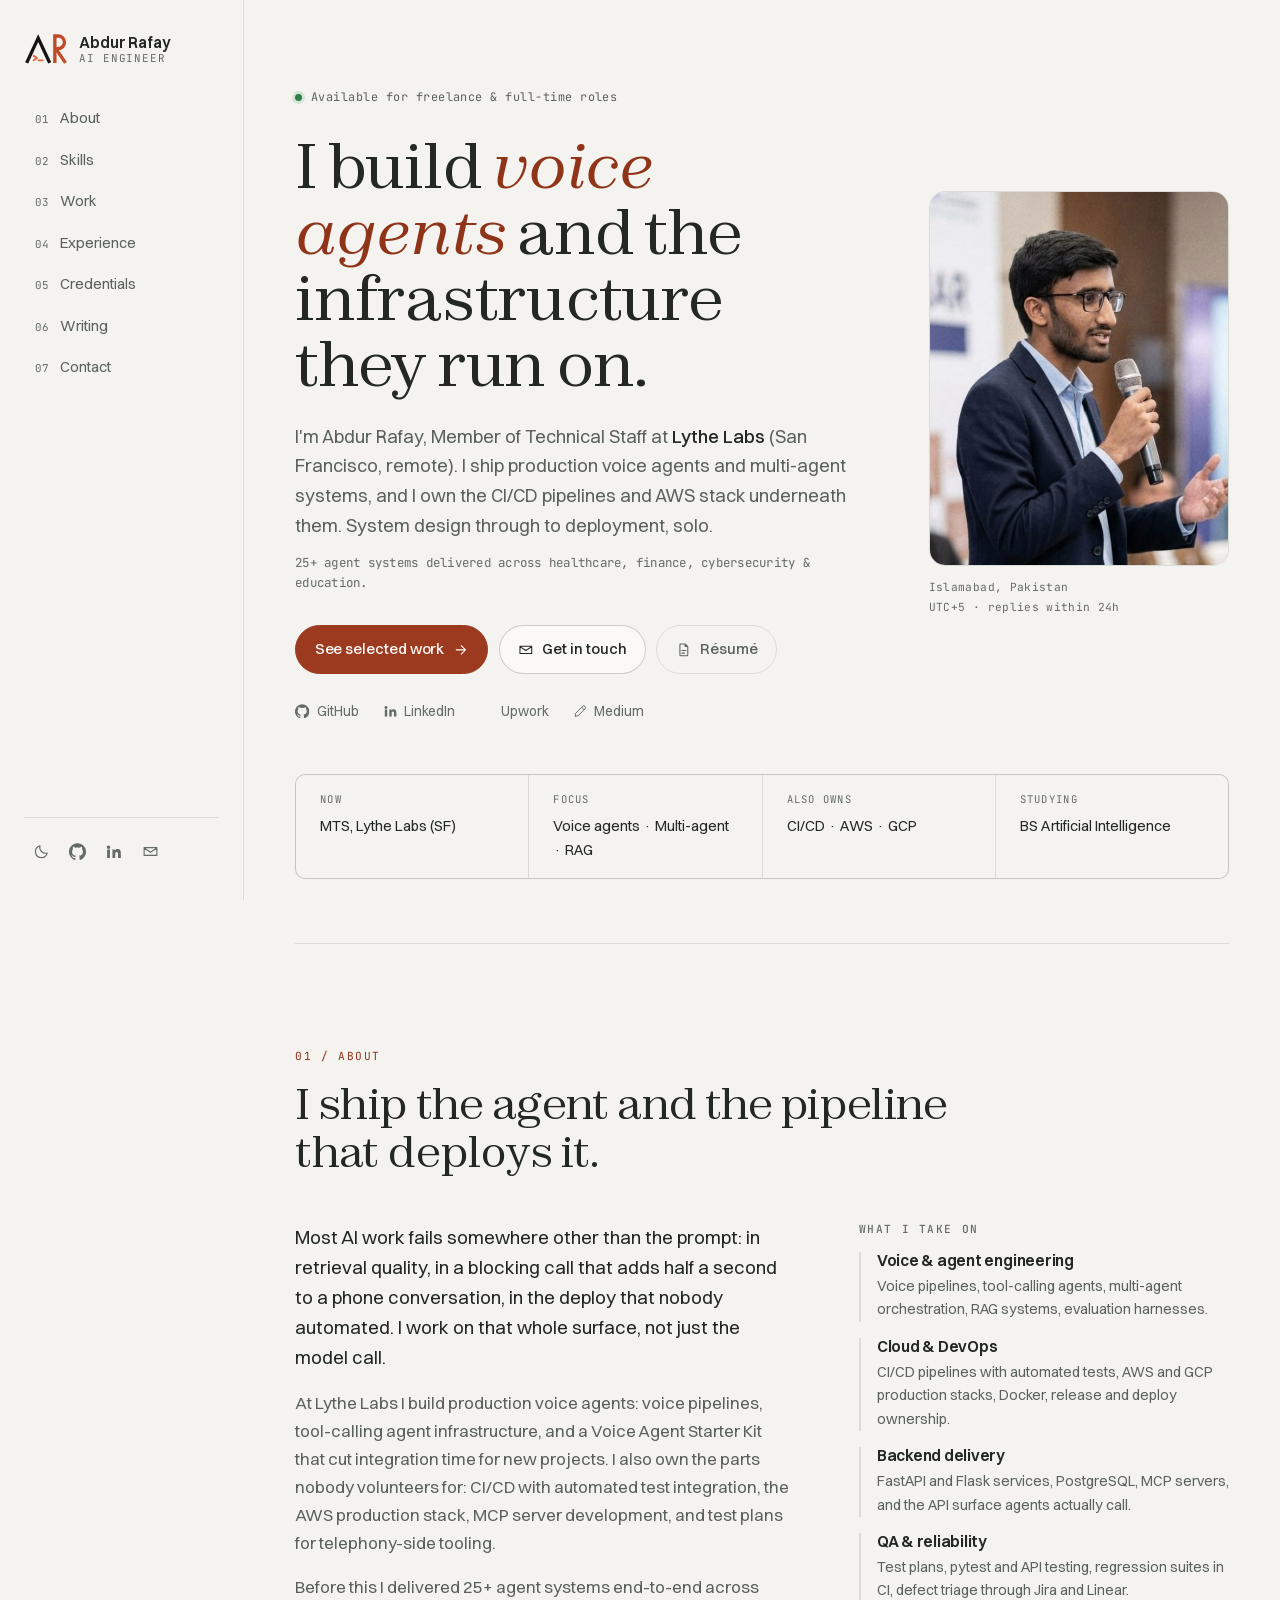
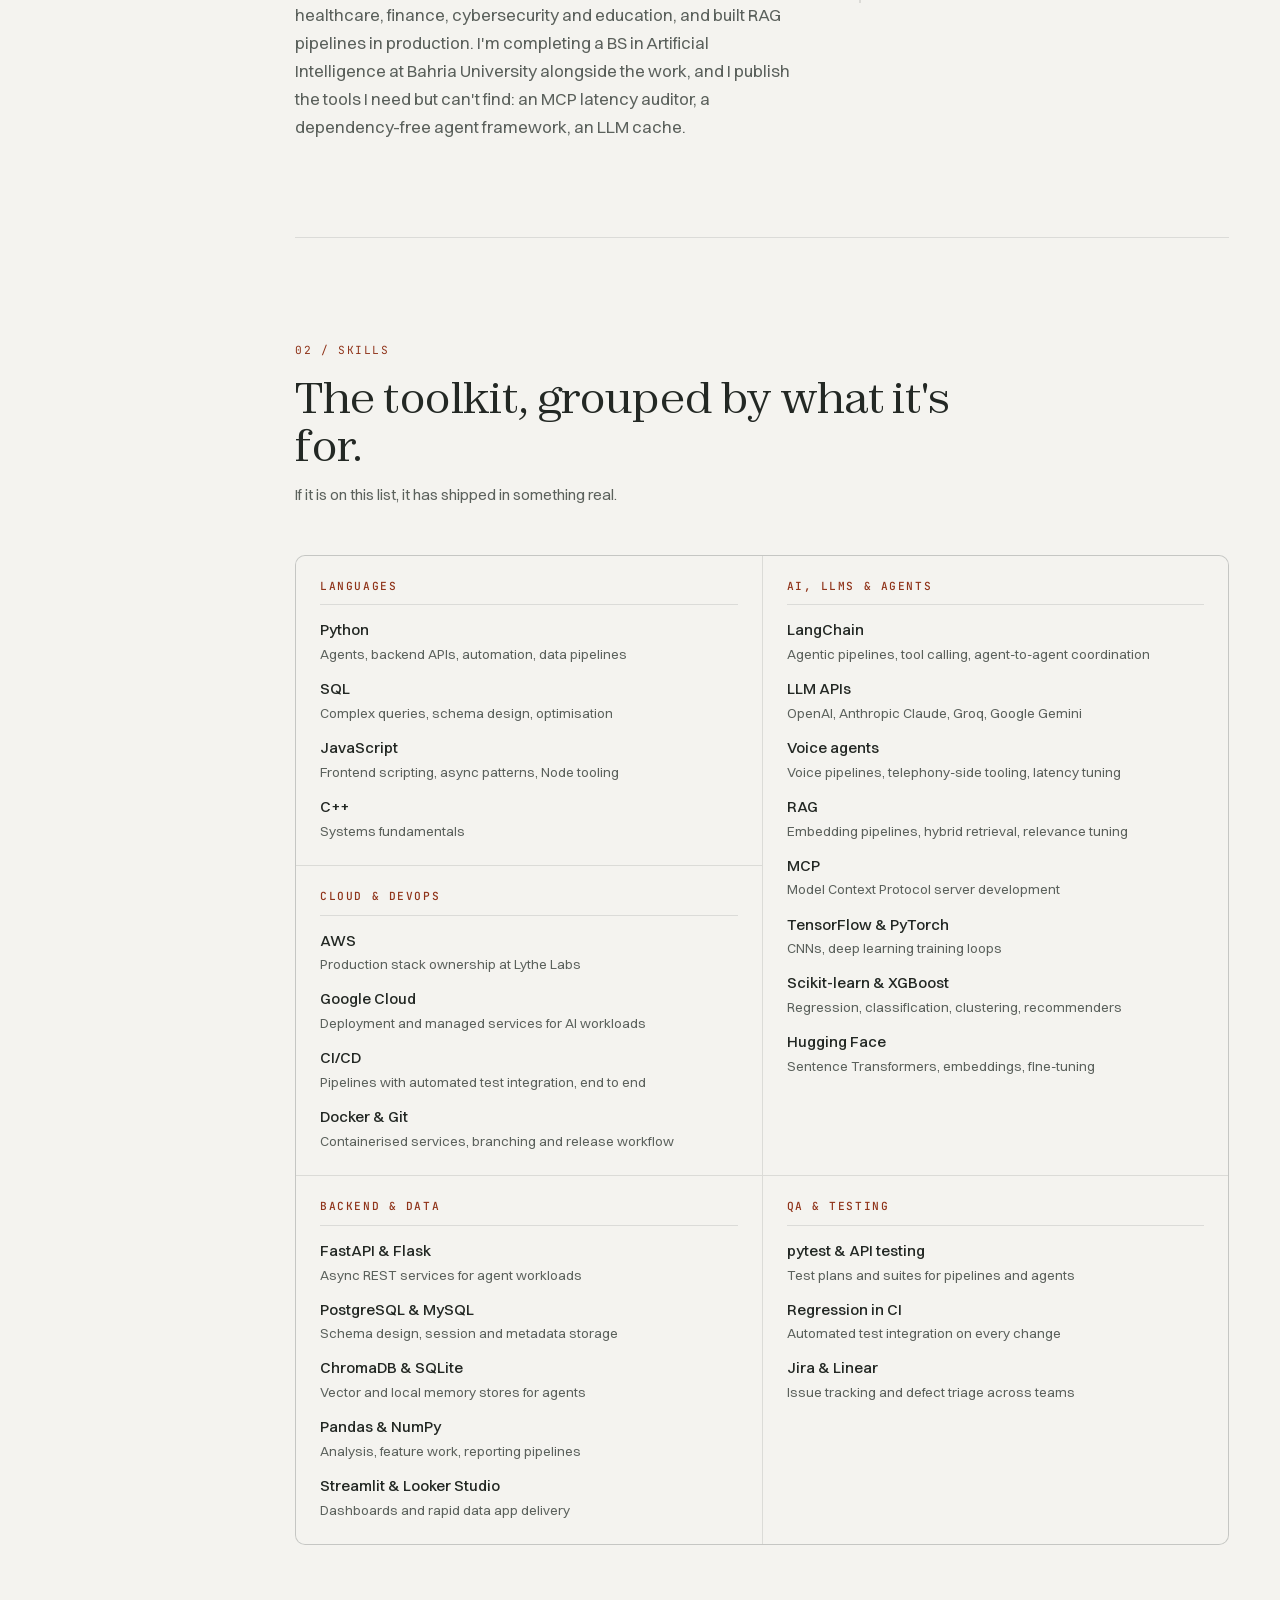
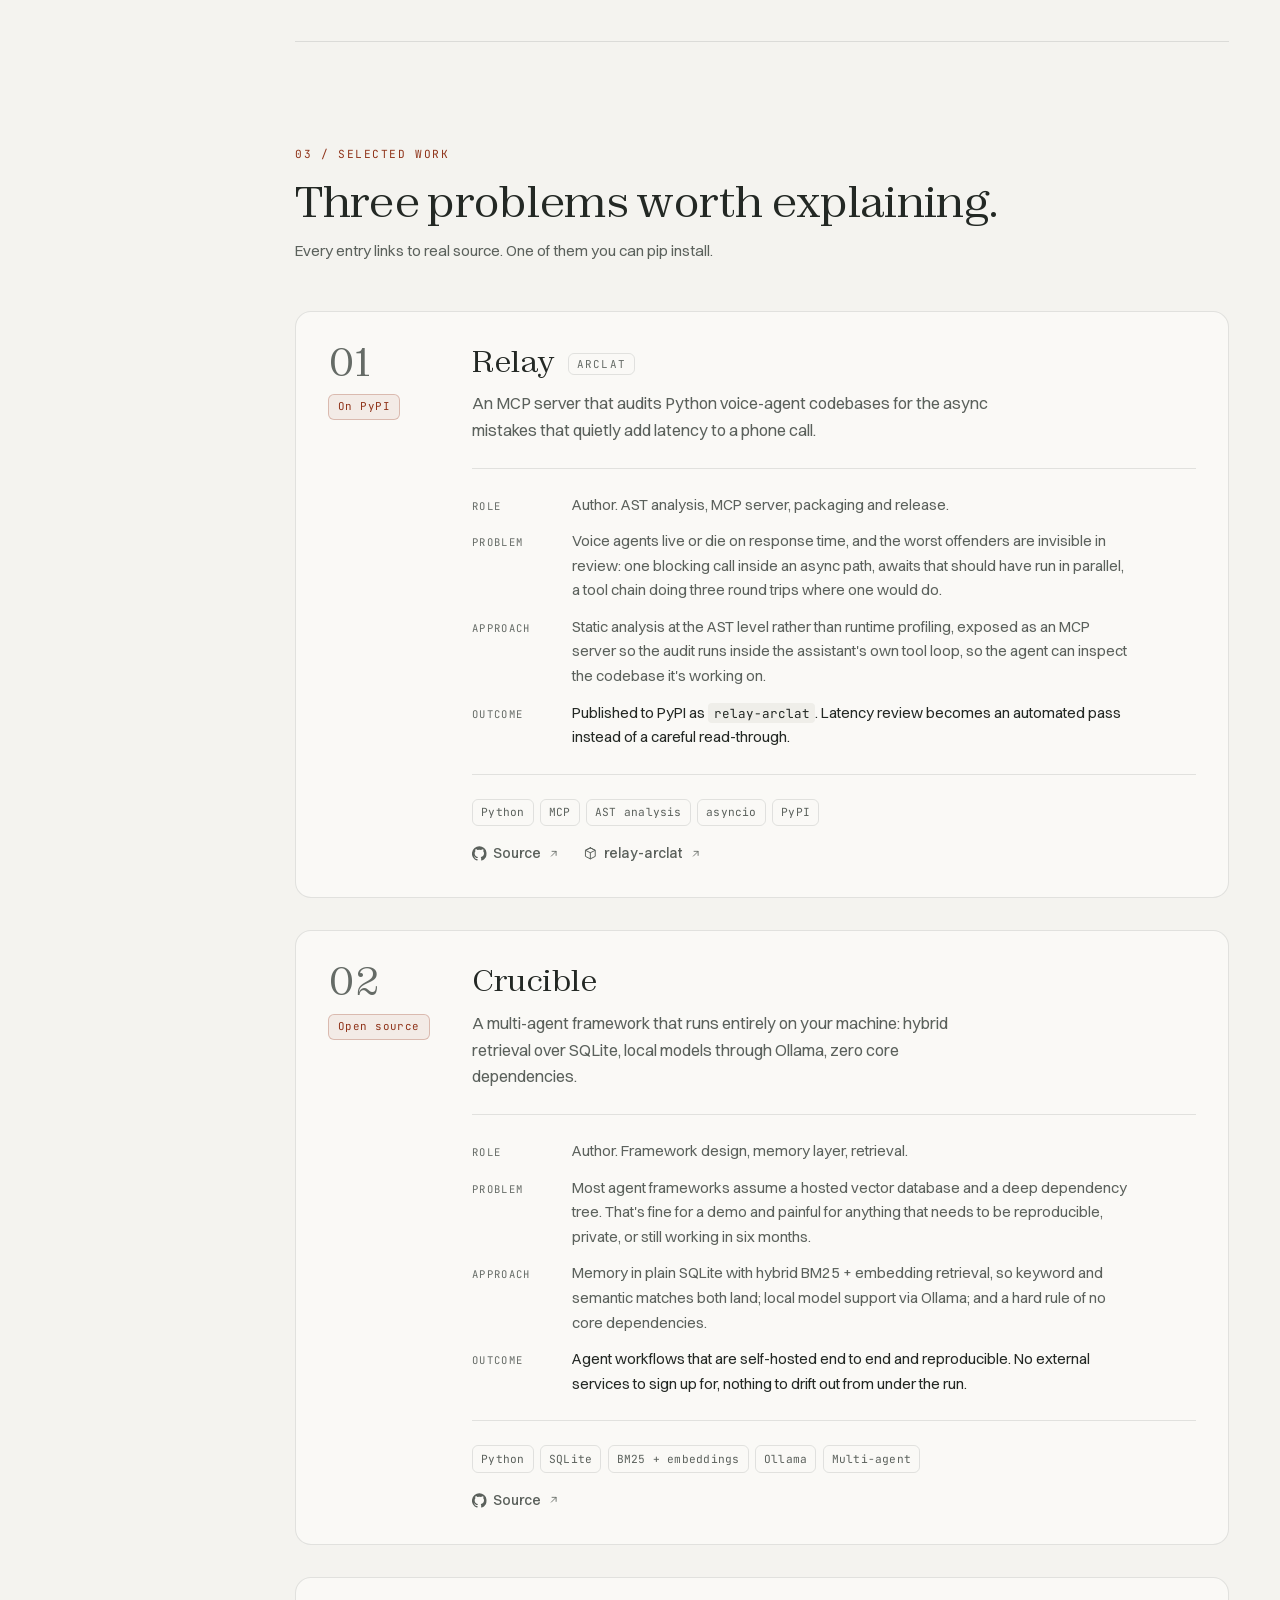
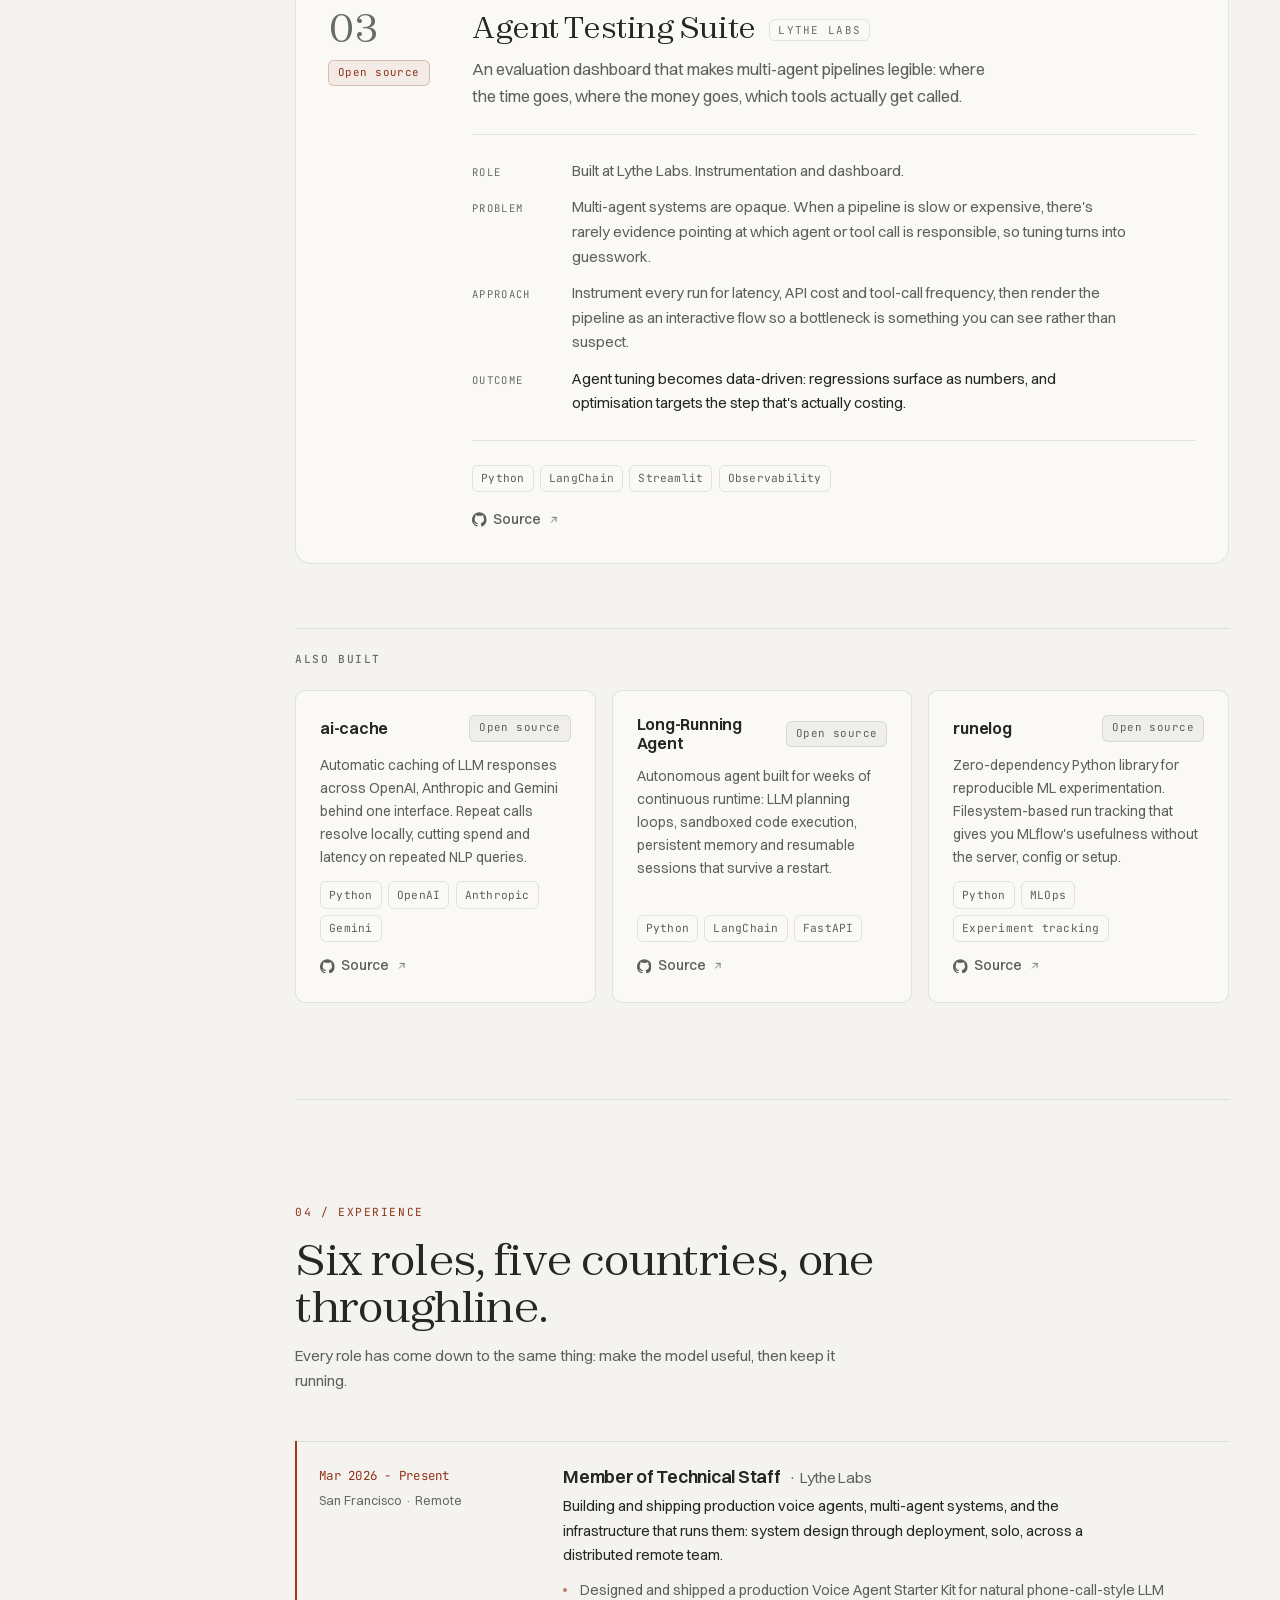
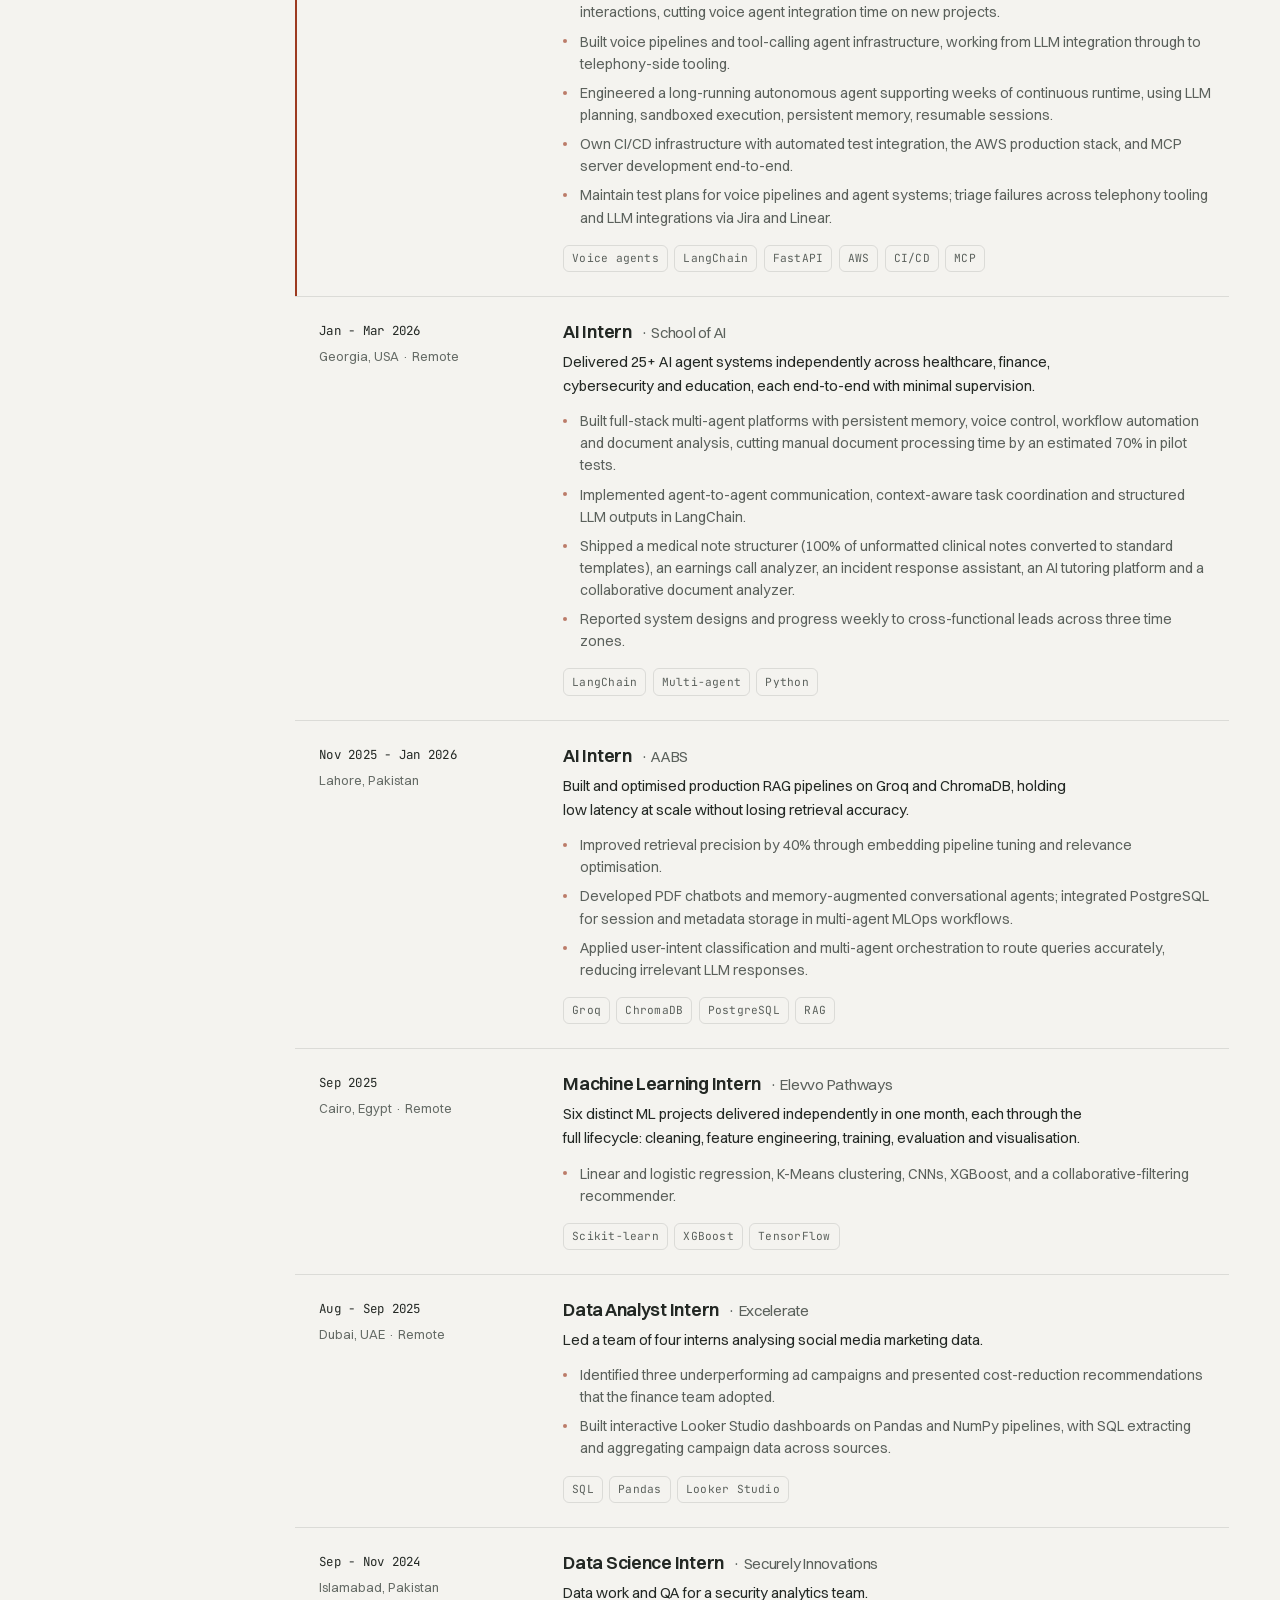
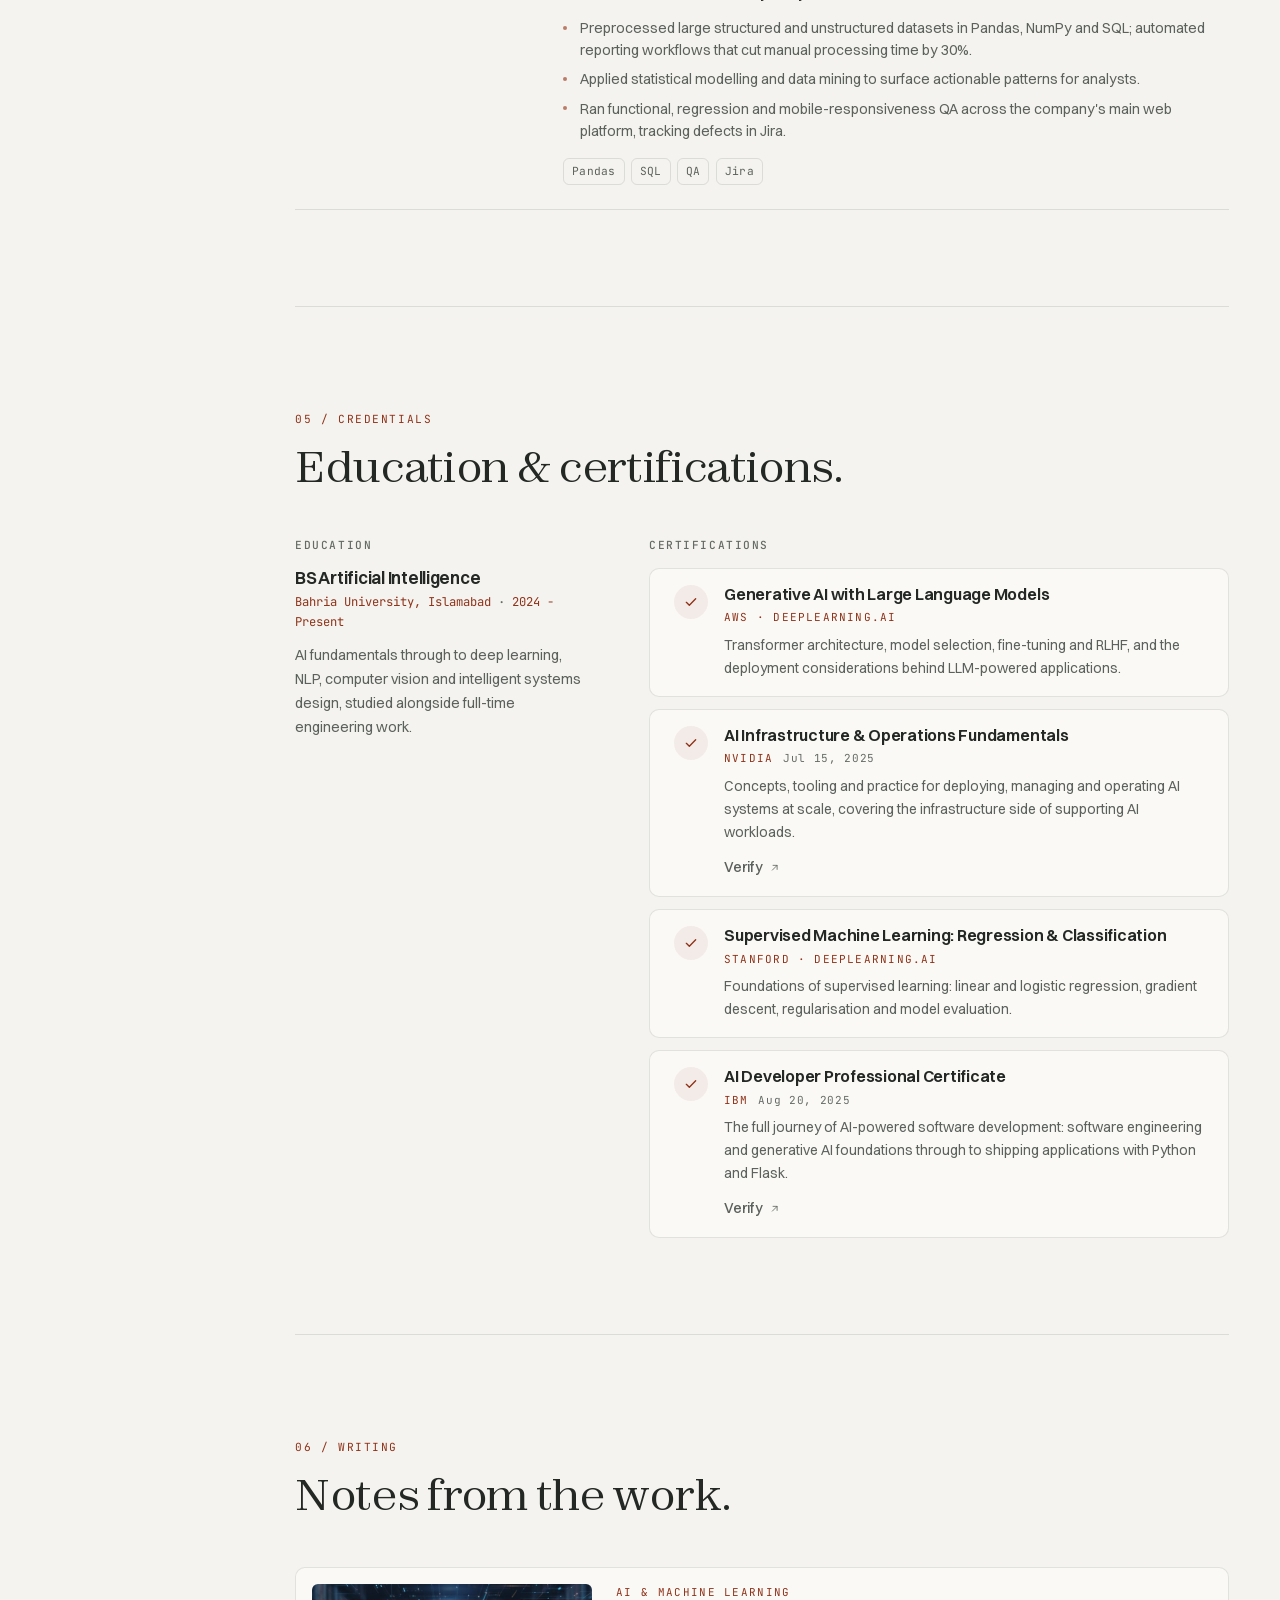
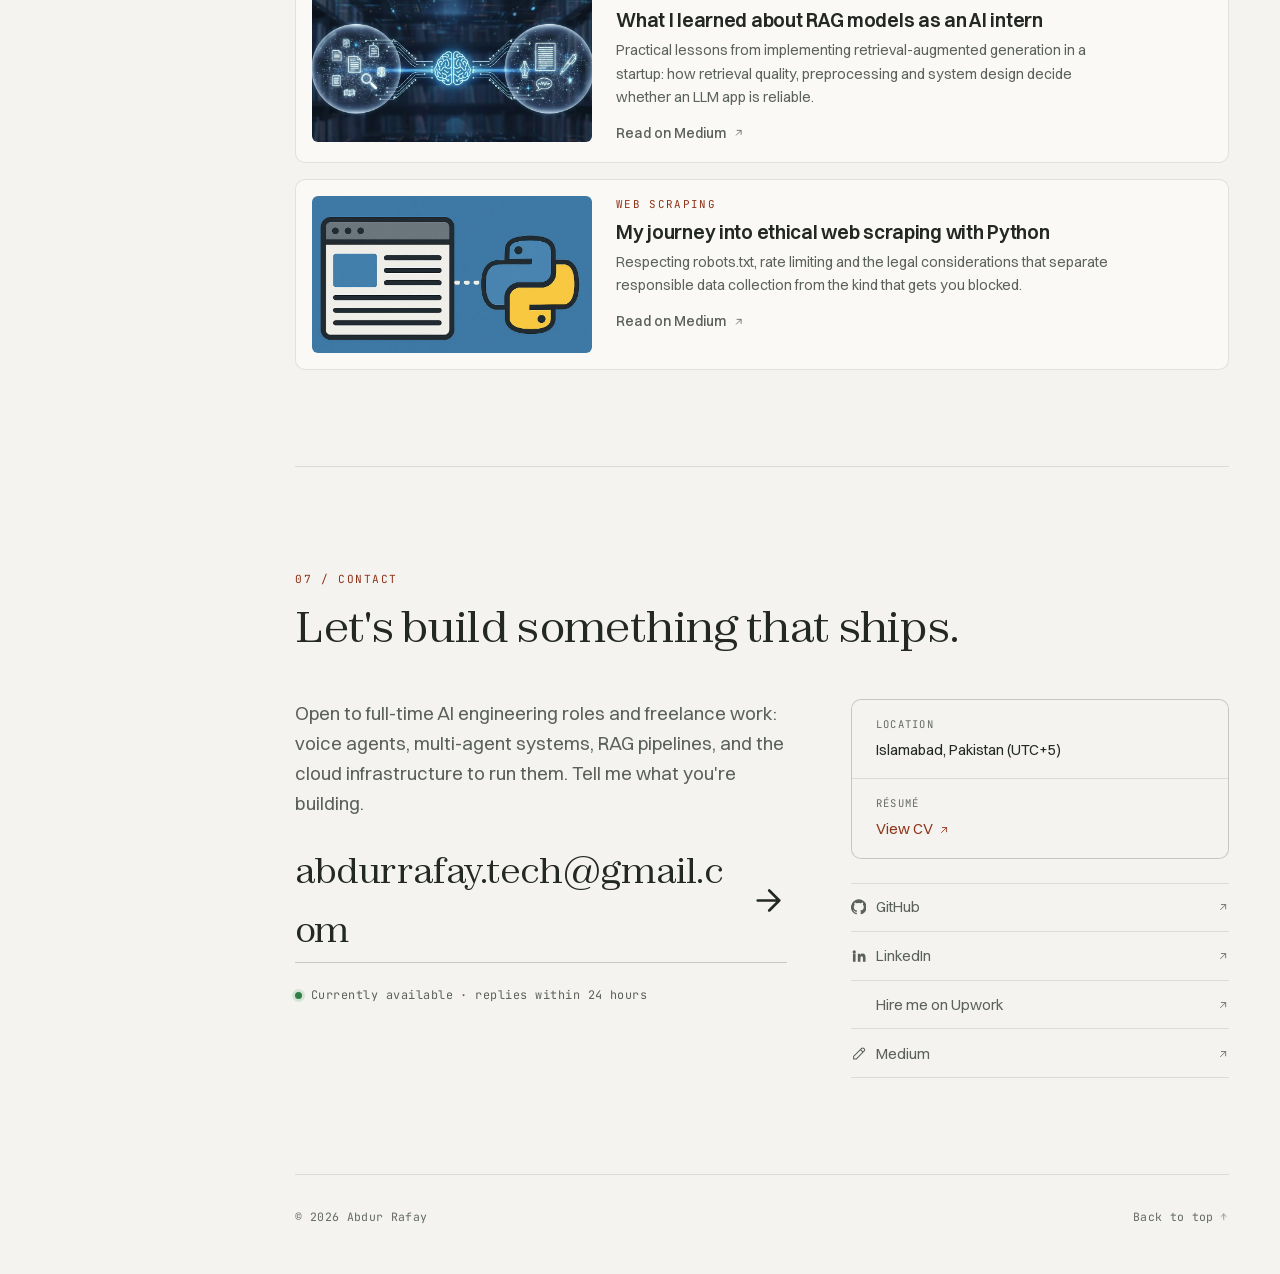
==== index.html @ bf51e032 "Replace the monogram with the AR mark The old logo was a filled-glyph monogram on a plate. This swap" ====
<!DOCTYPE html>
<html lang="en" data-theme="dark">
<head>
<meta charset="UTF-8">
<meta name="viewport" content="width=device-width, initial-scale=1">

<title>Abdur Rafay | AI Engineer: voice agents, multi-agent systems, infrastructure</title>
<meta name="description" content="Abdur Rafay is a Member of Technical Staff at Lythe Labs (SF). He builds production voice agents and multi-agent systems, and owns the CI/CD and AWS infrastructure that runs them.">
<meta name="author" content="Abdur Rafay">
<meta name="robots" content="index, follow">
<meta name="color-scheme" content="dark light">
<meta name="theme-color" content="#08090a" media="(prefers-color-scheme: dark)">
<meta name="theme-color" content="#f4f3ef" media="(prefers-color-scheme: light)">
<link rel="canonical" href="https://abdur-rafay-ar.github.io/">

<meta property="og:type" content="website">
<meta property="og:site_name" content="Abdur Rafay">
<meta property="og:locale" content="en_US">
<meta property="og:url" content="https://abdur-rafay-ar.github.io/">
<meta property="og:title" content="Abdur Rafay | AI Engineer">
<meta property="og:description" content="Member of Technical Staff at Lythe Labs. Production voice agents, multi-agent systems, and the CI/CD and AWS infrastructure behind them.">
<meta property="og:image" content="https://abdur-rafay-ar.github.io/assets/og-card.png">
<meta property="og:image:width" content="1200">
<meta property="og:image:height" content="630">
<meta property="og:image:alt" content="Abdur Rafay, AI Engineer: I build voice agents and the infrastructure they run on">
<meta name="twitter:card" content="summary_large_image">
<meta name="twitter:title" content="Abdur Rafay | AI Engineer">
<meta name="twitter:description" content="Member of Technical Staff at Lythe Labs. Production voice agents, multi-agent systems, and the infrastructure behind them.">
<meta name="twitter:image" content="https://abdur-rafay-ar.github.io/assets/og-card.png">
<meta name="twitter:image:alt" content="Abdur Rafay, AI Engineer">

<link rel="icon" href="assets/favicon.svg" type="image/svg+xml">
<link rel="icon" href="assets/favicon-32.png" sizes="32x32" type="image/png">
<link rel="apple-touch-icon" href="assets/apple-touch-icon.png">
<link rel="manifest" href="site.webmanifest">

<link rel="preload" as="font" type="font/woff2" href="assets/fonts/switzer.woff2" crossorigin>
<link rel="preload" as="font" type="font/woff2" href="assets/fonts/zodiak.woff2" crossorigin>
<link rel="preload" as="font" type="font/woff2" href="assets/fonts/jetbrainsmono-400.woff2" crossorigin>
<link rel="stylesheet" href="style.css">

<script>
  /* Runs before first paint: sets the theme so the palette never flashes,
     and holds the intro animation until the webfonts are ready so the
     headline doesn't swap typeface mid-fade. Every path clears the hold,
     including a hard 1.2s cap, so content can never stay hidden. */
  (function () {
    var el = document.documentElement;
    try {
      var t = localStorage.getItem('theme');
      if (!t) t = matchMedia('(prefers-color-scheme: light)').matches ? 'light' : 'dark';
      el.setAttribute('data-theme', t);
    } catch (e) {}

    if (matchMedia('(prefers-reduced-motion: reduce)').matches) return;

    el.classList.add('is-loading');
    var done = function () { el.classList.remove('is-loading'); };
    setTimeout(done, 1200);
    addEventListener('load', done);
    if (document.fonts && document.fonts.ready) document.fonts.ready.then(done);
    else addEventListener('DOMContentLoaded', done);
  })();
</script>

<script type="application/ld+json">
{
  "@context": "https://schema.org",
  "@graph": [
    {
      "@type": "WebSite",
      "@id": "https://abdur-rafay-ar.github.io/#website",
      "url": "https://abdur-rafay-ar.github.io/",
      "name": "Abdur Rafay",
      "inLanguage": "en",
      "publisher": { "@id": "https://abdur-rafay-ar.github.io/#person" }
    },
    {
      "@type": "ProfilePage",
      "@id": "https://abdur-rafay-ar.github.io/#page",
      "url": "https://abdur-rafay-ar.github.io/",
      "name": "Abdur Rafay, AI Engineer",
      "isPartOf": { "@id": "https://abdur-rafay-ar.github.io/#website" },
      "about": { "@id": "https://abdur-rafay-ar.github.io/#person" },
      "primaryImageOfPage": "https://abdur-rafay-ar.github.io/assets/og-card.png"
    },
    {
      "@type": "Person",
      "@id": "https://abdur-rafay-ar.github.io/#person",
      "name": "Abdur Rafay",
      "url": "https://abdur-rafay-ar.github.io/",
      "jobTitle": "Member of Technical Staff",
      "description": "AI Engineer building production voice agents, multi-agent systems, and the cloud infrastructure that runs them",
      "image": "https://abdur-rafay-ar.github.io/assets/pfp.jpg",
      "email": "abdurrafay.tech@gmail.com",
      "knowsLanguage": ["en", "ur"],
      "alumniOf": { "@type": "EducationalOrganization", "name": "Bahria University" },
      "worksFor": { "@type": "Organization", "name": "Lythe Labs" },
      "address": { "@type": "PostalAddress", "addressLocality": "Islamabad", "addressCountry": "PK" },
      "knowsAbout": ["Artificial Intelligence","Voice Agents","Multi-Agent Systems","LLMs","RAG Pipelines","LangChain","Model Context Protocol","Python","FastAPI","AWS","Google Cloud","CI/CD","Docker","TensorFlow","PyTorch"],
      "sameAs": [
        "https://www.linkedin.com/in/abdur-rafay-ar/",
        "https://github.com/Abdur-Rafay-AR",
        "https://www.upwork.com/freelancers/~01e0e53ea3fc415198",
        "https://medium.com/@abdurrafay432007"
      ]
    }
  ]
}
</script>
</head>

<body>
<a class="skip-link" href="#main">Skip to content</a>

<!-- Icon sprite: keeps the page dependency-free (no icon-font CDN). -->
<svg class="sprite" aria-hidden="true" focusable="false" xmlns="http://www.w3.org/2000/svg">
  <symbol id="i-github" viewBox="0 0 24 24"><path fill="currentColor" d="M12 .5a12 12 0 0 0-3.8 23.4c.6.1.8-.26.8-.57v-2.2c-3.34.73-4.04-1.42-4.04-1.42-.55-1.39-1.34-1.76-1.34-1.76-1.1-.75.08-.73.08-.73 1.2.09 1.84 1.24 1.84 1.24 1.07 1.84 2.81 1.31 3.5 1 .1-.78.42-1.31.76-1.61-2.67-.3-5.47-1.34-5.47-5.96 0-1.32.47-2.39 1.24-3.23-.13-.3-.54-1.53.11-3.18 0 0 1.01-.32 3.3 1.23a11.5 11.5 0 0 1 6 0c2.29-1.55 3.3-1.23 3.3-1.23.65 1.65.24 2.88.12 3.18.77.84 1.23 1.91 1.23 3.23 0 4.63-2.8 5.65-5.48 5.95.43.37.81 1.1.81 2.22v3.29c0 .31.21.68.82.56A12 12 0 0 0 12 .5Z"/></symbol>
  <symbol id="i-linkedin" viewBox="0 0 24 24"><path fill="currentColor" d="M4.98 3.5a2.5 2.5 0 1 1 0 5 2.5 2.5 0 0 1 0-5ZM3 9h4v12H3V9Zm7 0h3.8v1.65h.05a4.17 4.17 0 0 1 3.75-2.06c4 0 4.75 2.63 4.75 6.06V21h-4v-5.36c0-1.28-.03-2.93-1.79-2.93-1.79 0-2.06 1.4-2.06 2.84V21h-4V9Z"/></symbol>
  <symbol id="i-mail" viewBox="0 0 24 24"><path fill="none" stroke="currentColor" stroke-width="1.6" stroke-linecap="round" stroke-linejoin="round" d="M3 6.5h18v11H3zM3 7l9 6 9-6"/></symbol>
  <symbol id="i-arrow" viewBox="0 0 24 24"><path fill="none" stroke="currentColor" stroke-width="1.7" stroke-linecap="round" stroke-linejoin="round" d="M5 12h13M12.5 5.5 19 12l-6.5 6.5"/></symbol>
  <symbol id="i-diagonal" viewBox="0 0 24 24"><path fill="none" stroke="currentColor" stroke-width="1.7" stroke-linecap="round" stroke-linejoin="round" d="M7 17 17 7M8.5 7H17v8.5"/></symbol>
  <symbol id="i-doc" viewBox="0 0 24 24"><path fill="none" stroke="currentColor" stroke-width="1.6" stroke-linecap="round" stroke-linejoin="round" d="M14 3H7a1 1 0 0 0-1 1v16a1 1 0 0 0 1 1h10a1 1 0 0 0 1-1V7l-4-4Zm0 0v4h4M9 13h6M9 17h4"/></symbol>
  <symbol id="i-check" viewBox="0 0 24 24"><path fill="none" stroke="currentColor" stroke-width="2" stroke-linecap="round" stroke-linejoin="round" d="m5 12.5 4.5 4.5L19 7"/></symbol>
  <symbol id="i-sun" viewBox="0 0 24 24"><circle cx="12" cy="12" r="4.2" fill="none" stroke="currentColor" stroke-width="1.6"/><path fill="none" stroke="currentColor" stroke-width="1.6" stroke-linecap="round" d="M12 2.6v2.2M12 19.2v2.2M2.6 12h2.2M19.2 12h2.2M5.3 5.3l1.6 1.6M17.1 17.1l1.6 1.6M18.7 5.3l-1.6 1.6M6.9 17.1l-1.6 1.6"/></symbol>
  <symbol id="i-moon" viewBox="0 0 24 24"><path fill="none" stroke="currentColor" stroke-width="1.6" stroke-linecap="round" stroke-linejoin="round" d="M20 14.2A8.4 8.4 0 0 1 9.8 4 8.4 8.4 0 1 0 20 14.2Z"/></symbol>
  <symbol id="i-pen" viewBox="0 0 24 24"><path fill="none" stroke="currentColor" stroke-width="1.6" stroke-linecap="round" stroke-linejoin="round" d="M4 20h4L20 8a2.8 2.8 0 0 0-4-4L4 16v4ZM14.5 5.5l4 4"/></symbol>
  <symbol id="i-package" viewBox="0 0 24 24"><path fill="none" stroke="currentColor" stroke-width="1.6" stroke-linecap="round" stroke-linejoin="round" d="M12 3 4 7v10l8 4 8-4V7l-8-4Zm0 0 8 4-8 4-8-4 8-4Zm0 8v10"/></symbol>
</svg>

<!-- ═══ Rail: vertical index on desktop, sticky bar on small screens ═══ -->
<header class="rail" id="rail">
  <a class="rail__brand" href="#top">
    <!-- Two files, not one: the mark is stroked in fixed colours, so the theme
         swap is a display toggle rather than a filter. Both are ~1KB. -->
    <img class="rail__mark rail__mark--dark" src="assets/ar-mark-dark.svg" alt="" width="44" height="34" fetchpriority="high" decoding="async">
    <img class="rail__mark rail__mark--light" src="assets/ar-mark-light.svg" alt="" width="44" height="34" decoding="async">
    <span class="rail__brand-text">
      <strong>Abdur Rafay</strong>
      <span>AI Engineer</span>
    </span>
  </a>

  <nav class="rail__nav" aria-label="Sections">
    <ul>
      <li><a href="#about"><span class="rail__num">01</span>About</a></li>
      <li><a href="#skills"><span class="rail__num">02</span>Skills</a></li>
      <li><a href="#work"><span class="rail__num">03</span>Work</a></li>
      <li><a href="#experience"><span class="rail__num">04</span>Experience</a></li>
      <li><a href="#credentials"><span class="rail__num">05</span>Credentials</a></li>
      <li><a href="#writing"><span class="rail__num">06</span>Writing</a></li>
      <li><a href="#contact"><span class="rail__num">07</span>Contact</a></li>
    </ul>
  </nav>

  <div class="rail__foot">
    <button class="icon-btn" id="theme-toggle" type="button" aria-label="Switch to light theme">
      <svg class="ico ico--sun" aria-hidden="true"><use href="#i-sun"/></svg>
      <svg class="ico ico--moon" aria-hidden="true"><use href="#i-moon"/></svg>
    </button>
    <a class="icon-btn" href="https://github.com/Abdur-Rafay-AR" target="_blank" rel="noopener" aria-label="GitHub"><svg class="ico" aria-hidden="true"><use href="#i-github"/></svg></a>
    <a class="icon-btn" href="https://www.linkedin.com/in/abdur-rafay-ar/" target="_blank" rel="noopener" aria-label="LinkedIn"><svg class="ico" aria-hidden="true"><use href="#i-linkedin"/></svg></a>
    <a class="icon-btn" href="mailto:abdurrafay.tech@gmail.com" aria-label="Email"><svg class="ico" aria-hidden="true"><use href="#i-mail"/></svg></a>
  </div>
</header>

<div class="scroll-progress" aria-hidden="true"><span id="progress-bar"></span></div>

<main id="main">
  <!-- ═══ Hero ═══ -->
  <section class="hero" id="top">
    <div class="hero__grid">
      <div class="hero__body">
        <p class="status"><span class="status__dot"></span>Available for freelance &amp; full-time roles</p>

        <h1 class="hero__title">
          I build <em>voice agents</em> and the infrastructure they run on.
        </h1>

        <p class="hero__lede">
          I'm Abdur Rafay, Member of Technical Staff at <strong>Lythe Labs</strong> (San Francisco, remote).
          I ship production voice agents and multi-agent systems, and I own the CI/CD
          pipelines and AWS stack underneath them. System design through to deployment, solo.
          <span class="hero__lede-sub">25+ agent systems delivered across healthcare, finance, cybersecurity &amp; education.</span>
        </p>

        <div class="hero__actions">
          <a class="btn btn--primary" href="#work">
            See selected work
            <svg class="ico" aria-hidden="true"><use href="#i-arrow"/></svg>
          </a>
          <a class="btn" href="mailto:abdurrafay.tech@gmail.com">
            <svg class="ico" aria-hidden="true"><use href="#i-mail"/></svg>
            Get in touch
          </a>
          <a class="btn btn--quiet" href="resume/" target="_blank" rel="noopener">
            <svg class="ico" aria-hidden="true"><use href="#i-doc"/></svg>
            Résumé
          </a>
        </div>

        <ul class="hero__social" aria-label="Profiles">
          <li><a href="https://github.com/Abdur-Rafay-AR" target="_blank" rel="noopener"><svg class="ico" aria-hidden="true"><use href="#i-github"/></svg>GitHub</a></li>
          <li><a href="https://www.linkedin.com/in/abdur-rafay-ar/" target="_blank" rel="noopener"><svg class="ico" aria-hidden="true"><use href="#i-linkedin"/></svg>LinkedIn</a></li>
          <li><a href="https://www.upwork.com/freelancers/~01e0e53ea3fc415198" target="_blank" rel="noopener"><span class="upwork" aria-hidden="true"></span>Upwork</a></li>
          <li><a href="https://medium.com/@abdurrafay432007" target="_blank" rel="noopener"><svg class="ico" aria-hidden="true"><use href="#i-pen"/></svg>Medium</a></li>
        </ul>
      </div>

      <figure class="hero__portrait">
        <img src="assets/pfp.jpg" alt="Abdur Rafay" width="638" height="689" fetchpriority="high" decoding="async">
        <figcaption>
          <span>Islamabad, Pakistan</span>
          <span>UTC+5 · replies within 24h</span>
        </figcaption>
      </figure>
    </div>

    <dl class="facts" aria-label="At a glance">
      <div><dt>Now</dt><dd>MTS, Lythe Labs (SF)</dd></div>
      <div><dt>Focus</dt><dd>Voice agents · Multi-agent · RAG</dd></div>
      <div><dt>Also owns</dt><dd>CI/CD · AWS · GCP</dd></div>
      <div><dt>Studying</dt><dd>BS Artificial Intelligence</dd></div>
    </dl>
  </section>

  <!-- ═══ 01 About ═══ -->
  <section class="section reveal" id="about">
    <div class="section__head">
      <span class="eyebrow">01 / About</span>
      <h2 class="section__title">I ship the agent and the pipeline that deploys it.</h2>
    </div>

    <div class="about">
      <div class="about__prose">
        <p class="lead">
          Most AI work fails somewhere other than the prompt: in retrieval quality, in a blocking
          call that adds half a second to a phone conversation, in the deploy that nobody
          automated. I work on that whole surface, not just the model call.
        </p>
        <p>
          At Lythe Labs I build production voice agents: voice pipelines, tool-calling agent
          infrastructure, and a Voice Agent Starter Kit that cut integration time for new projects.
          I also own the parts nobody volunteers for: CI/CD with automated test integration, the
          AWS production stack, MCP server development, and test plans for telephony-side tooling.
        </p>
        <p>
          Before this I delivered 25+ agent systems end-to-end across healthcare, finance,
          cybersecurity and education, and built RAG pipelines in production. I'm completing a BS in
          Artificial Intelligence at Bahria University alongside the work, and I publish the tools I
          need but can't find: an MCP latency auditor, a dependency-free agent framework, an LLM
          cache.
        </p>
      </div>

      <div class="about__aside">
        <h3 class="micro-title">What I take on</h3>
        <ul class="offer">
          <li>
            <h4>Voice &amp; agent engineering</h4>
            <p>Voice pipelines, tool-calling agents, multi-agent orchestration, RAG systems, evaluation harnesses.</p>
          </li>
          <li>
            <h4>Cloud &amp; DevOps</h4>
            <p>CI/CD pipelines with automated tests, AWS and GCP production stacks, Docker, release and deploy ownership.</p>
          </li>
          <li>
            <h4>Backend delivery</h4>
            <p>FastAPI and Flask services, PostgreSQL, MCP servers, and the API surface agents actually call.</p>
          </li>
          <li>
            <h4>QA &amp; reliability</h4>
            <p>Test plans, pytest and API testing, regression suites in CI, defect triage through Jira and Linear.</p>
          </li>
        </ul>
      </div>
    </div>
  </section>

  <!-- ═══ 02 Skills ═══ -->
  <section class="section reveal" id="skills">
    <div class="section__head">
      <span class="eyebrow">02 / Skills</span>
      <h2 class="section__title">The toolkit, grouped by what it's for.</h2>
      <p class="section__note">If it is on this list, it has shipped in something real.</p>
    </div>

    <div class="skills">
      <article class="skillset">
        <h3>Languages</h3>
        <ul>
          <li><span class="skill__name">Python</span><span class="skill__note">Agents, backend APIs, automation, data pipelines</span></li>
          <li><span class="skill__name">SQL</span><span class="skill__note">Complex queries, schema design, optimisation</span></li>
          <li><span class="skill__name">JavaScript</span><span class="skill__note">Frontend scripting, async patterns, Node tooling</span></li>
          <li><span class="skill__name">C++</span><span class="skill__note">Systems fundamentals</span></li>
        </ul>
      </article>

      <article class="skillset skillset--wide">
        <h3>AI, LLMs &amp; agents</h3>
        <ul>
          <li><span class="skill__name">LangChain</span><span class="skill__note">Agentic pipelines, tool calling, agent-to-agent coordination</span></li>
          <li><span class="skill__name">LLM APIs</span><span class="skill__note">OpenAI, Anthropic Claude, Groq, Google Gemini</span></li>
          <li><span class="skill__name">Voice agents</span><span class="skill__note">Voice pipelines, telephony-side tooling, latency tuning</span></li>
          <li><span class="skill__name">RAG</span><span class="skill__note">Embedding pipelines, hybrid retrieval, relevance tuning</span></li>
          <li><span class="skill__name">MCP</span><span class="skill__note">Model Context Protocol server development</span></li>
          <li><span class="skill__name">TensorFlow &amp; PyTorch</span><span class="skill__note">CNNs, deep learning training loops</span></li>
          <li><span class="skill__name">Scikit-learn &amp; XGBoost</span><span class="skill__note">Regression, classification, clustering, recommenders</span></li>
          <li><span class="skill__name">Hugging Face</span><span class="skill__note">Sentence Transformers, embeddings, fine-tuning</span></li>
        </ul>
      </article>

      <article class="skillset">
        <h3>Cloud &amp; DevOps</h3>
        <ul>
          <li><span class="skill__name">AWS</span><span class="skill__note">Production stack ownership at Lythe Labs</span></li>
          <li><span class="skill__name">Google Cloud</span><span class="skill__note">Deployment and managed services for AI workloads</span></li>
          <li><span class="skill__name">CI/CD</span><span class="skill__note">Pipelines with automated test integration, end to end</span></li>
          <li><span class="skill__name">Docker &amp; Git</span><span class="skill__note">Containerised services, branching and release workflow</span></li>
        </ul>
      </article>

      <article class="skillset">
        <h3>Backend &amp; data</h3>
        <ul>
          <li><span class="skill__name">FastAPI &amp; Flask</span><span class="skill__note">Async REST services for agent workloads</span></li>
          <li><span class="skill__name">PostgreSQL &amp; MySQL</span><span class="skill__note">Schema design, session and metadata storage</span></li>
          <li><span class="skill__name">ChromaDB &amp; SQLite</span><span class="skill__note">Vector and local memory stores for agents</span></li>
          <li><span class="skill__name">Pandas &amp; NumPy</span><span class="skill__note">Analysis, feature work, reporting pipelines</span></li>
          <li><span class="skill__name">Streamlit &amp; Looker Studio</span><span class="skill__note">Dashboards and rapid data app delivery</span></li>
        </ul>
      </article>

      <article class="skillset">
        <h3>QA &amp; testing</h3>
        <ul>
          <li><span class="skill__name">pytest &amp; API testing</span><span class="skill__note">Test plans and suites for pipelines and agents</span></li>
          <li><span class="skill__name">Regression in CI</span><span class="skill__note">Automated test integration on every change</span></li>
          <li><span class="skill__name">Jira &amp; Linear</span><span class="skill__note">Issue tracking and defect triage across teams</span></li>
        </ul>
      </article>
    </div>
  </section>

  <!-- ═══ 03 Work ═══ -->
  <section class="section reveal" id="work">
    <div class="section__head">
      <span class="eyebrow">03 / Selected work</span>
      <h2 class="section__title">Three problems worth explaining.</h2>
      <p class="section__note">Every entry links to real source. One of them you can pip install.</p>
    </div>

    <ol class="cases">
      <li class="case">
        <div class="case__index">
          <span class="case__num">01</span>
          <span class="tag tag--accent">On PyPI</span>
        </div>
        <div class="case__main">
          <h3 class="case__title">Relay <span class="case__org">Arclat</span></h3>
          <p class="case__summary">
            An MCP server that audits Python voice-agent codebases for the async mistakes that
            quietly add latency to a phone call.
          </p>
          <dl class="case__detail">
            <div><dt>Role</dt><dd>Author. AST analysis, MCP server, packaging and release.</dd></div>
            <div><dt>Problem</dt><dd>Voice agents live or die on response time, and the worst offenders are invisible in review: one blocking call inside an async path, awaits that should have run in parallel, a tool chain doing three round trips where one would do.</dd></div>
            <div><dt>Approach</dt><dd>Static analysis at the AST level rather than runtime profiling, exposed as an MCP server so the audit runs inside the assistant's own tool loop, so the agent can inspect the codebase it's working on.</dd></div>
            <div><dt>Outcome</dt><dd>Published to PyPI as <code>relay-arclat</code>. Latency review becomes an automated pass instead of a careful read-through.</dd></div>
          </dl>
          <ul class="stack"><li>Python</li><li>MCP</li><li>AST analysis</li><li>asyncio</li><li>PyPI</li></ul>
          <div class="case__links">
            <a class="link-out" href="https://github.com/arclat-ai/relay-mcp" target="_blank" rel="noopener">
              <svg class="ico" aria-hidden="true"><use href="#i-github"/></svg>Source
              <svg class="ico ico--sm" aria-hidden="true"><use href="#i-diagonal"/></svg>
            </a>
            <a class="link-out" href="https://pypi.org/project/relay-arclat/" target="_blank" rel="noopener">
              <svg class="ico" aria-hidden="true"><use href="#i-package"/></svg>relay-arclat
              <svg class="ico ico--sm" aria-hidden="true"><use href="#i-diagonal"/></svg>
            </a>
          </div>
        </div>
      </li>

      <li class="case">
        <div class="case__index">
          <span class="case__num">02</span>
          <span class="tag tag--accent">Open source</span>
        </div>
        <div class="case__main">
          <h3 class="case__title">Crucible</h3>
          <p class="case__summary">
            A multi-agent framework that runs entirely on your machine: hybrid retrieval over
            SQLite, local models through Ollama, zero core dependencies.
          </p>
          <dl class="case__detail">
            <div><dt>Role</dt><dd>Author. Framework design, memory layer, retrieval.</dd></div>
            <div><dt>Problem</dt><dd>Most agent frameworks assume a hosted vector database and a deep dependency tree. That's fine for a demo and painful for anything that needs to be reproducible, private, or still working in six months.</dd></div>
            <div><dt>Approach</dt><dd>Memory in plain SQLite with hybrid BM25 + embedding retrieval, so keyword and semantic matches both land; local model support via Ollama; and a hard rule of no core dependencies.</dd></div>
            <div><dt>Outcome</dt><dd>Agent workflows that are self-hosted end to end and reproducible. No external services to sign up for, nothing to drift out from under the run.</dd></div>
          </dl>
          <ul class="stack"><li>Python</li><li>SQLite</li><li>BM25 + embeddings</li><li>Ollama</li><li>Multi-agent</li></ul>
          <div class="case__links">
            <a class="link-out" href="https://github.com/Abdur-Rafay-AR/crucible" target="_blank" rel="noopener">
              <svg class="ico" aria-hidden="true"><use href="#i-github"/></svg>Source
              <svg class="ico ico--sm" aria-hidden="true"><use href="#i-diagonal"/></svg>
            </a>
          </div>
        </div>
      </li>

      <li class="case">
        <div class="case__index">
          <span class="case__num">03</span>
          <span class="tag tag--accent">Open source</span>
        </div>
        <div class="case__main">
          <h3 class="case__title">Agent Testing Suite <span class="case__org">Lythe Labs</span></h3>
          <p class="case__summary">
            An evaluation dashboard that makes multi-agent pipelines legible: where the time goes,
            where the money goes, which tools actually get called.
          </p>
          <dl class="case__detail">
            <div><dt>Role</dt><dd>Built at Lythe Labs. Instrumentation and dashboard.</dd></div>
            <div><dt>Problem</dt><dd>Multi-agent systems are opaque. When a pipeline is slow or expensive, there's rarely evidence pointing at which agent or tool call is responsible, so tuning turns into guesswork.</dd></div>
            <div><dt>Approach</dt><dd>Instrument every run for latency, API cost and tool-call frequency, then render the pipeline as an interactive flow so a bottleneck is something you can see rather than suspect.</dd></div>
            <div><dt>Outcome</dt><dd>Agent tuning becomes data-driven: regressions surface as numbers, and optimisation targets the step that's actually costing.</dd></div>
          </dl>
          <ul class="stack"><li>Python</li><li>LangChain</li><li>Streamlit</li><li>Observability</li></ul>
          <div class="case__links">
            <a class="link-out" href="https://github.com/lythelab/agent-testing-suite/" target="_blank" rel="noopener">
              <svg class="ico" aria-hidden="true"><use href="#i-github"/></svg>Source
              <svg class="ico ico--sm" aria-hidden="true"><use href="#i-diagonal"/></svg>
            </a>
          </div>
        </div>
      </li>
    </ol>

    <h3 class="micro-title micro-title--spaced">Also built</h3>
    <ul class="mini-grid">
      <li class="mini">
        <div class="mini__head"><h4>ai-cache</h4><span class="tag">Open source</span></div>
        <p>Automatic caching of LLM responses across OpenAI, Anthropic and Gemini behind one interface. Repeat calls resolve locally, cutting spend and latency on repeated NLP queries.</p>
        <ul class="stack"><li>Python</li><li>OpenAI</li><li>Anthropic</li><li>Gemini</li></ul>
        <a class="link-out" href="https://github.com/Abdur-Rafay-AR/ai-cache" target="_blank" rel="noopener"><svg class="ico" aria-hidden="true"><use href="#i-github"/></svg>Source<svg class="ico ico--sm" aria-hidden="true"><use href="#i-diagonal"/></svg></a>
      </li>
      <li class="mini">
        <div class="mini__head"><h4>Long-Running Agent</h4><span class="tag">Open source</span></div>
        <p>Autonomous agent built for weeks of continuous runtime: LLM planning loops, sandboxed code execution, persistent memory and resumable sessions that survive a restart.</p>
        <ul class="stack"><li>Python</li><li>LangChain</li><li>FastAPI</li></ul>
        <a class="link-out" href="https://github.com/Abdur-Rafay-AR/long-running-autonomous-agent" target="_blank" rel="noopener"><svg class="ico" aria-hidden="true"><use href="#i-github"/></svg>Source<svg class="ico ico--sm" aria-hidden="true"><use href="#i-diagonal"/></svg></a>
      </li>
      <li class="mini">
        <div class="mini__head"><h4>runelog</h4><span class="tag">Open source</span></div>
        <p>Zero-dependency Python library for reproducible ML experimentation. Filesystem-based run tracking that gives you MLflow's usefulness without the server, config or setup.</p>
        <ul class="stack"><li>Python</li><li>MLOps</li><li>Experiment tracking</li></ul>
        <a class="link-out" href="https://github.com/Abdur-Rafay-AR/runelog" target="_blank" rel="noopener"><svg class="ico" aria-hidden="true"><use href="#i-github"/></svg>Source<svg class="ico ico--sm" aria-hidden="true"><use href="#i-diagonal"/></svg></a>
      </li>
    </ul>
  </section>

  <!-- ═══ 04 Experience ═══ -->
  <section class="section reveal" id="experience">
    <div class="section__head">
      <span class="eyebrow">04 / Experience</span>
      <h2 class="section__title">Six roles, five countries, one throughline.</h2>
      <p class="section__note">Every role has come down to the same thing: make the model useful, then keep it running.</p>
    </div>

    <ol class="roles">
      <li class="role role--current">
        <div class="role__when"><span class="role__date">Mar 2026 - Present</span><span class="role__place">San Francisco · Remote</span></div>
        <div class="role__what">
          <h3>Member of Technical Staff <span class="role__org">Lythe Labs</span></h3>
          <p>Building and shipping production voice agents, multi-agent systems, and the infrastructure that runs them: system design through deployment, solo, across a distributed remote team.</p>
          <ul class="bullets">
            <li>Designed and shipped a production Voice Agent Starter Kit for natural phone-call-style LLM interactions, cutting voice agent integration time on new projects.</li>
            <li>Built voice pipelines and tool-calling agent infrastructure, working from LLM integration through to telephony-side tooling.</li>
            <li>Engineered a long-running autonomous agent supporting weeks of continuous runtime, using LLM planning, sandboxed execution, persistent memory, resumable sessions.</li>
            <li>Own CI/CD infrastructure with automated test integration, the AWS production stack, and MCP server development end-to-end.</li>
            <li>Maintain test plans for voice pipelines and agent systems; triage failures across telephony tooling and LLM integrations via Jira and Linear.</li>
          </ul>
          <ul class="stack"><li>Voice agents</li><li>LangChain</li><li>FastAPI</li><li>AWS</li><li>CI/CD</li><li>MCP</li></ul>
        </div>
      </li>

      <li class="role">
        <div class="role__when"><span class="role__date">Jan - Mar 2026</span><span class="role__place">Georgia, USA · Remote</span></div>
        <div class="role__what">
          <h3>AI Intern <span class="role__org">School of AI</span></h3>
          <p>Delivered 25+ AI agent systems independently across healthcare, finance, cybersecurity and education, each end-to-end with minimal supervision.</p>
          <ul class="bullets">
            <li>Built full-stack multi-agent platforms with persistent memory, voice control, workflow automation and document analysis, cutting manual document processing time by an estimated 70% in pilot tests.</li>
            <li>Implemented agent-to-agent communication, context-aware task coordination and structured LLM outputs in LangChain.</li>
            <li>Shipped a medical note structurer (100% of unformatted clinical notes converted to standard templates), an earnings call analyzer, an incident response assistant, an AI tutoring platform and a collaborative document analyzer.</li>
            <li>Reported system designs and progress weekly to cross-functional leads across three time zones.</li>
          </ul>
          <ul class="stack"><li>LangChain</li><li>Multi-agent</li><li>Python</li></ul>
        </div>
      </li>

      <li class="role">
        <div class="role__when"><span class="role__date">Nov 2025 - Jan 2026</span><span class="role__place">Lahore, Pakistan</span></div>
        <div class="role__what">
          <h3>AI Intern <span class="role__org">AABS</span></h3>
          <p>Built and optimised production RAG pipelines on Groq and ChromaDB, holding low latency at scale without losing retrieval accuracy.</p>
          <ul class="bullets">
            <li>Improved retrieval precision by 40% through embedding pipeline tuning and relevance optimisation.</li>
            <li>Developed PDF chatbots and memory-augmented conversational agents; integrated PostgreSQL for session and metadata storage in multi-agent MLOps workflows.</li>
            <li>Applied user-intent classification and multi-agent orchestration to route queries accurately, reducing irrelevant LLM responses.</li>
          </ul>
          <ul class="stack"><li>Groq</li><li>ChromaDB</li><li>PostgreSQL</li><li>RAG</li></ul>
        </div>
      </li>

      <li class="role">
        <div class="role__when"><span class="role__date">Sep 2025</span><span class="role__place">Cairo, Egypt · Remote</span></div>
        <div class="role__what">
          <h3>Machine Learning Intern <span class="role__org">Elevvo Pathways</span></h3>
          <p>Six distinct ML projects delivered independently in one month, each through the full lifecycle: cleaning, feature engineering, training, evaluation and visualisation.</p>
          <ul class="bullets">
            <li>Linear and logistic regression, K-Means clustering, CNNs, XGBoost, and a collaborative-filtering recommender.</li>
          </ul>
          <ul class="stack"><li>Scikit-learn</li><li>XGBoost</li><li>TensorFlow</li></ul>
        </div>
      </li>

      <li class="role">
        <div class="role__when"><span class="role__date">Aug - Sep 2025</span><span class="role__place">Dubai, UAE · Remote</span></div>
        <div class="role__what">
          <h3>Data Analyst Intern <span class="role__org">Excelerate</span></h3>
          <p>Led a team of four interns analysing social media marketing data.</p>
          <ul class="bullets">
            <li>Identified three underperforming ad campaigns and presented cost-reduction recommendations that the finance team adopted.</li>
            <li>Built interactive Looker Studio dashboards on Pandas and NumPy pipelines, with SQL extracting and aggregating campaign data across sources.</li>
          </ul>
          <ul class="stack"><li>SQL</li><li>Pandas</li><li>Looker Studio</li></ul>
        </div>
      </li>

      <li class="role">
        <div class="role__when"><span class="role__date">Sep - Nov 2024</span><span class="role__place">Islamabad, Pakistan</span></div>
        <div class="role__what">
          <h3>Data Science Intern <span class="role__org">Securely Innovations</span></h3>
          <p>Data work and QA for a security analytics team.</p>
          <ul class="bullets">
            <li>Preprocessed large structured and unstructured datasets in Pandas, NumPy and SQL; automated reporting workflows that cut manual processing time by 30%.</li>
            <li>Applied statistical modelling and data mining to surface actionable patterns for analysts.</li>
            <li>Ran functional, regression and mobile-responsiveness QA across the company's main web platform, tracking defects in Jira.</li>
          </ul>
          <ul class="stack"><li>Pandas</li><li>SQL</li><li>QA</li><li>Jira</li></ul>
        </div>
      </li>
    </ol>
  </section>

  <!-- ═══ 05 Credentials ═══ -->
  <section class="section reveal" id="credentials">
    <div class="section__head">
      <span class="eyebrow">05 / Credentials</span>
      <h2 class="section__title">Education &amp; certifications.</h2>
    </div>

    <div class="credentials">
      <article class="edu">
        <h3 class="micro-title">Education</h3>
        <div class="edu__item">
          <h4>BS Artificial Intelligence</h4>
          <p class="edu__org">Bahria University, Islamabad <span>·</span> 2024 - Present</p>
          <p>AI fundamentals through to deep learning, NLP, computer vision and intelligent systems design, studied alongside full-time engineering work.</p>
        </div>
      </article>

      <article class="certs">
        <h3 class="micro-title">Certifications</h3>
        <ul>
          <li class="cert">
            <div class="cert__mark" aria-hidden="true"><svg class="ico" ><use href="#i-check"/></svg></div>
            <div class="cert__body">
              <h4>Generative AI with Large Language Models</h4>
              <p class="cert__meta"><span class="cert__issuer">AWS · DeepLearning.AI</span></p>
              <p>Transformer architecture, model selection, fine-tuning and RLHF, and the deployment considerations behind LLM-powered applications.</p>
            </div>
          </li>
          <li class="cert">
            <div class="cert__mark" aria-hidden="true"><svg class="ico"><use href="#i-check"/></svg></div>
            <div class="cert__body">
              <h4>AI Infrastructure &amp; Operations Fundamentals</h4>
              <p class="cert__meta"><span class="cert__issuer">NVIDIA</span><span>Jul 15, 2025</span></p>
              <p>Concepts, tooling and practice for deploying, managing and operating AI systems at scale, covering the infrastructure side of supporting AI workloads.</p>
              <a class="link-out" href="https://www.coursera.org/account/accomplishments/verify/3A1AWFG3ZHZ0" target="_blank" rel="noopener">Verify<svg class="ico ico--sm" aria-hidden="true"><use href="#i-diagonal"/></svg></a>
            </div>
          </li>
          <li class="cert">
            <div class="cert__mark" aria-hidden="true"><svg class="ico"><use href="#i-check"/></svg></div>
            <div class="cert__body">
              <h4>Supervised Machine Learning: Regression &amp; Classification</h4>
              <p class="cert__meta"><span class="cert__issuer">Stanford · DeepLearning.AI</span></p>
              <p>Foundations of supervised learning: linear and logistic regression, gradient descent, regularisation and model evaluation.</p>
            </div>
          </li>
          <li class="cert">
            <div class="cert__mark" aria-hidden="true"><svg class="ico"><use href="#i-check"/></svg></div>
            <div class="cert__body">
              <h4>AI Developer Professional Certificate</h4>
              <p class="cert__meta"><span class="cert__issuer">IBM</span><span>Aug 20, 2025</span></p>
              <p>The full journey of AI-powered software development: software engineering and generative AI foundations through to shipping applications with Python and Flask.</p>
              <a class="link-out" href="https://www.coursera.org/account/accomplishments/professional-cert/0YJ2CQKBA37C" target="_blank" rel="noopener">Verify<svg class="ico ico--sm" aria-hidden="true"><use href="#i-diagonal"/></svg></a>
            </div>
          </li>
        </ul>
      </article>
    </div>
  </section>

  <!-- ═══ 06 Writing ═══ -->
  <section class="section reveal" id="writing">
    <div class="section__head">
      <span class="eyebrow">06 / Writing</span>
      <h2 class="section__title">Notes from the work.</h2>
    </div>

    <ul class="articles">
      <li>
        <a href="https://medium.com/@abdurrafay432007/what-i-learned-about-rag-models-as-an-ai-intern-real-world-lessons-from-a-startup-360890d3c281" target="_blank" rel="noopener">
          <img src="assets/article2.jpg" alt="Retrieval-augmented generation: documents feeding an LLM" width="1024" height="519" loading="lazy" decoding="async">
          <div>
            <p class="article__cat">AI &amp; machine learning</p>
            <h3>What I learned about RAG models as an AI intern</h3>
            <p>Practical lessons from implementing retrieval-augmented generation in a startup: how retrieval quality, preprocessing and system design decide whether an LLM app is reliable.</p>
            <span class="link-out">Read on Medium<svg class="ico ico--sm" aria-hidden="true"><use href="#i-diagonal"/></svg></span>
          </div>
        </a>
      </li>
      <li>
        <a href="https://medium.com/@abdurrafay432007/my-journey-into-ethical-web-scraping-with-python-️-4b5f8b48de10" target="_blank" rel="noopener">
          <img src="assets/article1.jpg" alt="Ethical web scraping with Python" width="1024" height="541" loading="lazy" decoding="async">
          <div>
            <p class="article__cat">Web scraping</p>
            <h3>My journey into ethical web scraping with Python</h3>
            <p>Respecting robots.txt, rate limiting and the legal considerations that separate responsible data collection from the kind that gets you blocked.</p>
            <span class="link-out">Read on Medium<svg class="ico ico--sm" aria-hidden="true"><use href="#i-diagonal"/></svg></span>
          </div>
        </a>
      </li>
    </ul>
  </section>

  <!-- ═══ 07 Contact ═══ -->
  <section class="section section--contact reveal" id="contact">
    <div class="section__head">
      <span class="eyebrow">07 / Contact</span>
      <h2 class="section__title">Let's build something that ships.</h2>
    </div>

    <div class="contact">
      <div class="contact__pitch">
        <p class="lead">
          Open to full-time AI engineering roles and freelance work: voice agents, multi-agent
          systems, RAG pipelines, and the cloud infrastructure to run them. Tell me what you're building.
        </p>
        <a class="mailto" href="mailto:abdurrafay.tech@gmail.com">
          abdurrafay.tech@gmail.com
          <svg class="ico" aria-hidden="true"><use href="#i-arrow"/></svg>
        </a>
        <p class="status"><span class="status__dot"></span>Currently available · replies within 24 hours</p>
      </div>

      <div class="contact__meta">
        <dl class="facts facts--stacked">
          <div><dt>Location</dt><dd>Islamabad, Pakistan (UTC+5)</dd></div>
          <div><dt>Résumé</dt><dd><a href="resume/" target="_blank" rel="noopener">View CV <svg class="ico ico--sm" aria-hidden="true"><use href="#i-diagonal"/></svg></a></dd></div>
        </dl>
        <ul class="contact__links">
          <li><a href="https://github.com/Abdur-Rafay-AR" target="_blank" rel="noopener"><svg class="ico" aria-hidden="true"><use href="#i-github"/></svg>GitHub<svg class="ico ico--sm" aria-hidden="true"><use href="#i-diagonal"/></svg></a></li>
          <li><a href="https://www.linkedin.com/in/abdur-rafay-ar/" target="_blank" rel="noopener"><svg class="ico" aria-hidden="true"><use href="#i-linkedin"/></svg>LinkedIn<svg class="ico ico--sm" aria-hidden="true"><use href="#i-diagonal"/></svg></a></li>
          <li><a href="https://www.upwork.com/freelancers/~01e0e53ea3fc415198" target="_blank" rel="noopener"><span class="upwork" aria-hidden="true"></span>Hire me on Upwork<svg class="ico ico--sm" aria-hidden="true"><use href="#i-diagonal"/></svg></a></li>
          <li><a href="https://medium.com/@abdurrafay432007" target="_blank" rel="noopener"><svg class="ico" aria-hidden="true"><use href="#i-pen"/></svg>Medium<svg class="ico ico--sm" aria-hidden="true"><use href="#i-diagonal"/></svg></a></li>
        </ul>
      </div>
    </div>
  </section>

  <footer class="foot">
    <p>&copy; 2026 Abdur Rafay</p>
    <a href="#top">Back to top <svg class="ico ico--sm" aria-hidden="true"><use href="#i-arrow"/></svg></a>
  </footer>
</main>

<script src="script.js" defer></script>
</body>
</html>
---- style.css ----
/* ============================================================
   Abdur Rafay, portfolio
   1.  Tokens
   2.  Reset & base
   3.  Primitives (buttons, tags, links, icons, eyebrow)
   4.  Rail (navigation)
   5.  Hero
   6.  Sections: about, skills, work, experience, credentials,
       writing, contact, footer
   7.  Motion
   8.  Responsive
   ============================================================ */

/* ── 0. Fonts ──────────────────────────────────────────────────
   Self-hosted: no third-party connection on load, and no Inter.
   Switzer (UI, variable) + Zodiak (display serif, variable) + JetBrains
   Mono, which is also what the AR monogram is cut from.
   ────────────────────────────────────────────────────────────── */
@font-face {
  font-family: 'Switzer';
  src: url('assets/fonts/switzer.woff2') format('woff2-variations');
  font-weight: 300 700;
  font-style: normal;
  font-display: swap;
}
@font-face {
  font-family: 'Zodiak';
  src: url('assets/fonts/zodiak.woff2') format('woff2-variations');
  font-weight: 300 700;
  font-style: normal;
  font-display: swap;
}
@font-face {
  font-family: 'Zodiak';
  src: url('assets/fonts/zodiak-italic.woff2') format('woff2-variations');
  font-weight: 300 700;
  font-style: italic;
  font-display: swap;
}
@font-face {
  font-family: 'JetBrains Mono';
  src: url('assets/fonts/jetbrainsmono-400.woff2') format('woff2');
  font-weight: 400;
  font-style: normal;
  font-display: swap;
}
@font-face {
  font-family: 'JetBrains Mono';
  src: url('assets/fonts/jetbrainsmono-500.woff2') format('woff2');
  font-weight: 500;
  font-style: normal;
  font-display: swap;
}

/* ── 1. Tokens ─────────────────────────────────────────────── */
:root {
  /* Brand terracotta: kept, but used as a signal, never as decoration. */
  --brand-400: #f08a6a;
  --brand-500: #e0653f;
  --brand-600: #c14a29;
  --brand-700: #9c3a20;

  /* Semantic, not brand: "available" must stay green to read as available. */
  --ok: #46a35f;

  /* Dark is the default surface. */
  --bg:         #08090a;
  --bg-sunk:    #050506;
  --surface:    #0e1011;
  --surface-2:  #141718;
  --line:       rgba(255, 255, 255, .09);
  --line-bold:  rgba(255, 255, 255, .18);
  --text:       #ecedec;
  --text-2:     #9ba09d;
  --text-3:     #7f8582;
  --accent:     var(--brand-500);
  --accent-ink: var(--brand-400);
  --accent-wash:rgba(224, 101, 63, .10);
  --on-accent:  #1a0703;
  --shadow:     0 1px 2px rgba(0,0,0,.4), 0 12px 32px -18px rgba(0,0,0,.9);
  --focus:      var(--brand-400);

  /* Type */
  --sans: 'Switzer', ui-sans-serif, -apple-system, BlinkMacSystemFont, 'Segoe UI', Roboto, sans-serif;
  --serif: 'Zodiak', ui-serif, Georgia, 'Times New Roman', serif;
  --mono: 'JetBrains Mono', ui-monospace, SFMono-Regular, Menlo, Consolas, monospace;

  /* A 4pt-derived scale; every gap in the page comes from here. */
  --s-1: .25rem;  --s-2: .5rem;   --s-3: .75rem;  --s-4: 1rem;
  --s-5: 1.5rem;  --s-6: 2rem;    --s-7: 3rem;    --s-8: 4rem;
  --s-9: 6rem;    --s-10: 8rem;

  --r-sm: 6px;  --r-md: 10px;  --r-lg: 16px;  --r-pill: 999px;

  --rail-w: 244px;
  --measure: 68ch;
  --ease: cubic-bezier(.22, .61, .36, 1);
}

/* Light is warm paper, not white: no pure #fff anywhere, softened ink,
   so long reading sessions don't glare. */
[data-theme="light"] {
  --bg:         #f4f3ef;
  --bg-sunk:    #eae8e2;
  --surface:    #faf9f6;
  --surface-2:  #efeee9;
  --line:       rgba(26, 31, 27, .11);
  --line-bold:  rgba(26, 31, 27, .2);
  --text:       #232824;
  --text-2:     #5b615c;
  --text-3:     #656b66;
  --accent:     var(--brand-700);
  --accent-ink: #8f3319;
  --ok:         #2f7d47;
  --accent-wash:rgba(156, 58, 32, .07);
  --on-accent:  #fdf7f5;
  --shadow:     0 1px 2px rgba(26,31,27,.04), 0 14px 34px -24px rgba(26,31,27,.4);
  --focus:      var(--brand-700);
}

/* ── 2. Reset & base ───────────────────────────────────────── */
*, *::before, *::after { box-sizing: border-box; }
* { margin: 0; }

html {
  scroll-behavior: smooth;
  scroll-padding-top: var(--s-6);
  -webkit-text-size-adjust: 100%;
}

body {
  background: var(--bg);
  color: var(--text);
  font-family: var(--sans);
  font-size: clamp(.975rem, .94rem + .18vw, 1.0625rem);
  line-height: 1.65;
  font-synthesis-weight: none;
  -webkit-font-smoothing: antialiased;
  -moz-osx-font-smoothing: grayscale;
  overflow-x: hidden;
}

img, svg { display: block; max-width: 100%; }
img { height: auto; }
ul, ol { list-style: none; padding: 0; }
a { color: inherit; text-decoration: none; }
button { font: inherit; color: inherit; background: none; border: 0; cursor: pointer; }
dl, dd { margin: 0; }

::selection { background: var(--accent); color: var(--on-accent); }

:focus-visible {
  outline: 2px solid var(--focus);
  outline-offset: 3px;
  border-radius: 3px;
}

h1, h2, h3, h4 { font-weight: 500; line-height: 1.15; letter-spacing: -.015em; }

.sprite { position: absolute; width: 0; height: 0; overflow: hidden; }

.skip-link {
  position: fixed;
  top: var(--s-3);
  left: var(--s-3);
  z-index: 200;
  padding: .6rem 1rem;
  background: var(--accent);
  color: var(--on-accent);
  border-radius: var(--r-sm);
  font-size: .875rem;
  transform: translateY(-160%);
  transition: transform .2s var(--ease);
}
.skip-link:focus-visible { transform: none; }

/* ── 3. Primitives ─────────────────────────────────────────── */
.ico { width: 1.05em; height: 1.05em; flex: none; }
.ico--sm { width: .82em; height: .82em; }

.eyebrow {
  display: inline-block;
  font-family: var(--mono);
  font-size: .7rem;
  letter-spacing: .14em;
  text-transform: uppercase;
  color: var(--accent-ink);
}

.micro-title {
  font-family: var(--mono);
  font-size: .7rem;
  font-weight: 500;
  letter-spacing: .14em;
  text-transform: uppercase;
  color: var(--text-3);
}
.micro-title--spaced {
  margin: var(--s-8) 0 var(--s-5);
  padding-top: var(--s-5);
  border-top: 1px solid var(--line);
}

.lead {
  font-size: 1.1em;
  line-height: 1.6;
  color: var(--text);
}

.btn {
  display: inline-flex;
  align-items: center;
  gap: .55rem;
  padding: .7rem 1.15rem;
  border: 1px solid var(--line-bold);
  border-radius: var(--r-pill);
  background: var(--surface);
  font-size: .935rem;
  font-weight: 500;
  letter-spacing: -.005em;
  transition: background .18s var(--ease), border-color .18s var(--ease), transform .18s var(--ease), color .18s var(--ease);
}
.btn:hover { background: var(--surface-2); border-color: var(--text-3); transform: translateY(-1px); }
.btn:active { transform: none; }

.btn--primary {
  background: var(--accent);
  border-color: var(--accent);
  color: var(--on-accent);
}
.btn--primary:hover {
  background: var(--brand-400);
  border-color: var(--brand-400);
  color: var(--on-accent);
}
[data-theme="light"] .btn--primary:hover { background: var(--brand-600); border-color: var(--brand-600); }
.btn--primary .ico { transition: transform .22s var(--ease); }
.btn--primary:hover .ico { transform: translateX(3px); }

.btn--quiet { background: transparent; border-color: var(--line); color: var(--text-2); }
.btn--quiet:hover { color: var(--text); }

.link-out {
  display: inline-flex;
  align-items: center;
  gap: .4rem;
  font-size: .875rem;
  font-weight: 500;
  color: var(--text-2);
  transition: color .18s var(--ease);
}
.link-out:hover { color: var(--accent-ink); }
.link-out .ico--sm { transition: transform .2s var(--ease); }
.link-out:hover .ico--sm { transform: translate(2px, -2px); }

.tag {
  display: inline-flex;
  align-items: center;
  padding: .2rem .55rem;
  border: 1px solid var(--line);
  border-radius: var(--r-sm);
  background: var(--surface-2);
  font-family: var(--mono);
  font-size: .68rem;
  letter-spacing: .04em;
  color: var(--text-2);
  white-space: nowrap;
}
.tag--accent {
  color: var(--accent-ink);
  border-color: rgba(224, 101, 63, .32);
  background: var(--accent-wash);
}
[data-theme="light"] .tag--accent { border-color: rgba(156, 58, 32, .28); }

.stack {
  display: flex;
  flex-wrap: wrap;
  gap: .4rem;
}
.stack li {
  font-family: var(--mono);
  font-size: .7rem;
  letter-spacing: .02em;
  color: var(--text-2);
  padding: .22rem .5rem;
  border: 1px solid var(--line);
  border-radius: var(--r-sm);
}

.status {
  display: inline-flex;
  align-items: center;
  gap: .55rem;
  font-family: var(--mono);
  font-size: .74rem;
  letter-spacing: .04em;
  color: var(--text-2);
}
.status__dot {
  width: 7px; height: 7px;
  border-radius: 50%;
  background: var(--ok);
  box-shadow: 0 0 0 3px rgba(70, 163, 95, .18);
}

/* Upwork mark is tinted with currentColor so it reads in both themes. */
.upwork {
  width: 1.05em; height: 1.05em; flex: none;
  background: currentColor;
  -webkit-mask: url("assets/upwork-light.png") center / contain no-repeat;
  mask: url("assets/upwork-light.png") center / contain no-repeat;
}

.icon-btn {
  display: grid;
  place-items: center;
  width: 34px; height: 34px;
  border-radius: var(--r-sm);
  color: var(--text-3);
  transition: color .18s var(--ease), background .18s var(--ease);
}
.icon-btn:hover { color: var(--text); background: var(--surface-2); }
.icon-btn .ico { width: 17px; height: 17px; }

/* ── 4. Rail ───────────────────────────────────────────────── */
.rail {
  position: fixed;
  inset: 0 auto 0 0;
  z-index: 100;
  width: var(--rail-w);
  display: flex;
  flex-direction: column;
  gap: var(--s-6);
  padding: var(--s-6) var(--s-5);
  background: var(--bg);
  border-right: 1px solid var(--line);
}

.rail__brand { display: flex; align-items: center; gap: .7rem; }
.rail__mark { width: 44px; height: 34px; flex: none; }
.rail__mark--light { display: none; }
[data-theme="light"] .rail__mark--dark { display: none; }
[data-theme="light"] .rail__mark--light { display: block; }
.rail__brand-text { display: flex; flex-direction: column; line-height: 1.25; }
.rail__brand-text strong { font-size: .95rem; font-weight: 600; letter-spacing: -.01em; }
.rail__brand-text span { font-family: var(--mono); font-size: .68rem; letter-spacing: .08em; text-transform: uppercase; color: var(--text-3); }

.rail__nav { flex: 1; }
.rail__nav ul { display: flex; flex-direction: column; gap: 1px; }
.rail__nav a {
  position: relative;
  display: flex;
  align-items: baseline;
  gap: .7rem;
  padding: .5rem .7rem;
  border-radius: var(--r-sm);
  font-size: .93rem;
  color: var(--text-2);
  transition: color .18s var(--ease), background .18s var(--ease);
}
.rail__nav a::before {
  content: "";
  position: absolute;
  left: -1.5rem;
  top: 50%;
  width: 2px; height: 0;
  background: var(--accent);
  transform: translateY(-50%);
  transition: height .25s var(--ease);
}
.rail__nav a:hover { color: var(--text); background: var(--surface-2); }
.rail__nav a.is-active { color: var(--text); }
.rail__nav a.is-active::before { height: 22px; }
.rail__num { font-family: var(--mono); font-size: .68rem; color: var(--text-3); }
.rail__nav a.is-active .rail__num { color: var(--accent-ink); }

.rail__foot { display: flex; gap: .15rem; padding-top: var(--s-4); border-top: 1px solid var(--line); }
.ico--moon { display: none; }
[data-theme="light"] .ico--sun { display: none; }
[data-theme="light"] .ico--moon { display: block; }

.scroll-progress {
  position: fixed;
  top: 0; left: 0; right: 0;
  z-index: 99;
  height: 2px;
  pointer-events: none;
}
.scroll-progress span {
  display: block;
  height: 100%;
  width: 100%;
  background: var(--accent);
  transform: scaleX(0);
  transform-origin: 0 50%;
}

/* ── 5. Layout shell ───────────────────────────────────────── */
#main {
  margin-left: var(--rail-w);
  padding: 0 clamp(1.25rem, 4vw, 4.5rem);
}

.section {
  max-width: 1080px;
  padding: var(--s-9) 0;
  border-top: 1px solid var(--line);
}
.section__head { margin-bottom: var(--s-7); }
.section__title {
  margin-top: var(--s-3);
  font-family: var(--serif);
  font-weight: 400;
  font-size: clamp(1.75rem, 1.3rem + 1.8vw, 2.7rem);
  line-height: 1.1;
  letter-spacing: -.015em;
  max-width: 24ch;
}
.section__note {
  margin-top: var(--s-3);
  max-width: 60ch;
  color: var(--text-2);
  font-size: .95rem;
}

/* ── 5b. Hero ──────────────────────────────────────────────── */
.hero { max-width: 1080px; padding: clamp(4rem, 9vh, 7rem) 0 var(--s-8); }
.hero__grid {
  display: grid;
  grid-template-columns: minmax(0, 1fr) 300px;
  gap: clamp(2rem, 5vw, 4.5rem);
  align-items: center;
}

.hero__title {
  margin: var(--s-5) 0;
  font-family: var(--serif);
  font-weight: 400;
  font-size: clamp(2.25rem, 1.45rem + 3.5vw, 3.9rem);
  line-height: 1.06;
  letter-spacing: -.02em;
  max-width: 18ch;
  text-wrap: balance;
}
.hero__title em { font-style: italic; color: var(--accent-ink); }

.hero__lede {
  max-width: 54ch;
  color: var(--text-2);
  font-size: clamp(1rem, .96rem + .3vw, 1.15rem);
  line-height: 1.62;
}
.hero__lede strong { color: var(--text); font-weight: 500; }
.hero__lede-sub {
  display: block;
  margin-top: var(--s-3);
  font-family: var(--mono);
  font-size: .78rem;
  letter-spacing: .02em;
  color: var(--text-3);
}

.hero__actions {
  display: flex;
  flex-wrap: wrap;
  gap: .65rem;
  margin: var(--s-6) 0 var(--s-5);
}

.hero__social { display: flex; flex-wrap: wrap; gap: var(--s-5); }
.hero__social a {
  display: inline-flex;
  align-items: center;
  gap: .45rem;
  font-size: .855rem;
  color: var(--text-3);
  transition: color .18s var(--ease);
}
.hero__social a:hover { color: var(--text); }

.hero__portrait { position: relative; margin: 0; }
.hero__portrait img {
  width: 100%;
  aspect-ratio: 4 / 5;
  object-fit: cover;
  border-radius: var(--r-lg);
  border: 1px solid var(--line);
  filter: saturate(.92);
}
.hero__portrait figcaption {
  display: flex;
  flex-direction: column;
  gap: .15rem;
  margin-top: var(--s-3);
  font-family: var(--mono);
  font-size: .7rem;
  letter-spacing: .03em;
  color: var(--text-3);
}

.facts {
  display: grid;
  grid-template-columns: repeat(4, minmax(0, 1fr));
  gap: 1px;
  margin-top: var(--s-7);
  background: var(--line);
  border: 1px solid var(--line);
  border-radius: var(--r-md);
  overflow: hidden;
}
.facts > div { background: var(--bg); padding: var(--s-4) var(--s-5); }
.facts dt {
  font-family: var(--mono);
  font-size: .66rem;
  letter-spacing: .12em;
  text-transform: uppercase;
  color: var(--text-3);
}
.facts dd { margin-top: .3rem; font-size: .92rem; color: var(--text); }
.facts--stacked { grid-template-columns: 1fr; margin-top: 0; }
.facts--stacked a { color: var(--accent-ink); display: inline-flex; align-items: center; gap: .3rem; }

/* ── 6a. About ─────────────────────────────────────────────── */
.about {
  display: grid;
  grid-template-columns: minmax(0, 1.35fr) minmax(0, 1fr);
  gap: clamp(2rem, 5vw, 4.5rem);
  align-items: start;
}
.about__prose { max-width: var(--measure); display: grid; gap: var(--s-4); color: var(--text-2); }
.about__prose .lead { color: var(--text); }

.offer { margin-top: var(--s-4); display: grid; gap: var(--s-4); }
.offer li {
  padding-left: var(--s-4);
  border-left: 2px solid var(--line);
  transition: border-color .2s var(--ease);
}
.offer li:hover { border-color: var(--accent); }
.offer h4 { font-size: .98rem; font-weight: 600; }
.offer p { margin-top: .3rem; font-size: .89rem; color: var(--text-2); }

/* ── 6b. Skills ────────────────────────────────────────────── */
.skills {
  display: grid;
  grid-template-columns: repeat(2, minmax(0, 1fr));
  gap: 1px;
  background: var(--line);
  border: 1px solid var(--line);
  border-radius: var(--r-md);
  overflow: hidden;
}
.skillset { background: var(--bg); padding: var(--s-5); }
.skillset--wide { grid-row: span 2; }
.skillset h3 {
  font-family: var(--mono);
  font-size: .7rem;
  font-weight: 500;
  letter-spacing: .14em;
  text-transform: uppercase;
  color: var(--accent-ink);
  padding-bottom: var(--s-3);
  margin-bottom: var(--s-3);
  border-bottom: 1px solid var(--line);
}
.skillset ul { display: grid; gap: var(--s-3); }
.skillset li { display: grid; gap: .1rem; }
.skill__name { font-size: .95rem; font-weight: 500; }
.skill__note { font-size: .84rem; color: var(--text-2); line-height: 1.5; }

/* ── 6c. Work ──────────────────────────────────────────────── */
.cases { display: grid; gap: var(--s-6); }
.case {
  display: grid;
  grid-template-columns: 120px minmax(0, 1fr);
  gap: var(--s-5);
  padding: var(--s-6);
  background: var(--surface);
  border: 1px solid var(--line);
  border-radius: var(--r-lg);
  transition: border-color .22s var(--ease), transform .22s var(--ease), box-shadow .22s var(--ease);
}
.case:hover {
  border-color: var(--line-bold);
  transform: translateY(-2px);
  box-shadow: var(--shadow);
}
.case__index { display: flex; flex-direction: column; gap: var(--s-3); align-items: start; }
.case__num {
  font-family: var(--serif);
  font-size: 2.4rem;
  line-height: 1;
  color: var(--text-3);
}
.case__title {
  font-family: var(--serif);
  font-weight: 400;
  font-size: clamp(1.4rem, 1.15rem + .9vw, 1.9rem);
  letter-spacing: -.015em;
}
.case__org {
  font-family: var(--mono);
  font-size: .68rem;
  letter-spacing: .12em;
  text-transform: uppercase;
  color: var(--text-3);
  vertical-align: middle;
  margin-left: .5rem;
  padding: .2rem .5rem;
  border: 1px solid var(--line);
  border-radius: var(--r-sm);
  white-space: nowrap;
}
.case__detail code {
  font-family: var(--mono);
  font-size: .85em;
  padding: .1rem .35rem;
  border-radius: 4px;
  background: var(--surface-2);
  color: var(--text);
}
.case__links { display: flex; flex-wrap: wrap; gap: var(--s-5); }
.case__summary {
  margin-top: var(--s-3);
  max-width: 58ch;
  color: var(--text-2);
  font-size: 1.02rem;
}
.case__detail {
  display: grid;
  gap: var(--s-3);
  margin: var(--s-5) 0;
  padding: var(--s-5) 0;
  border-top: 1px solid var(--line);
  border-bottom: 1px solid var(--line);
}
.case__detail > div {
  display: grid;
  grid-template-columns: 84px minmax(0, 1fr);
  gap: var(--s-4);
  align-items: baseline;
}
.case__detail dt {
  font-family: var(--mono);
  font-size: .66rem;
  letter-spacing: .12em;
  text-transform: uppercase;
  color: var(--text-3);
}
.case__detail dd { font-size: .93rem; color: var(--text-2); max-width: 62ch; }
.case__detail > div:last-child dd { color: var(--text); }
.case__links { margin-top: var(--s-4); }

.mini-grid {
  display: grid;
  grid-template-columns: repeat(3, minmax(0, 1fr));
  gap: var(--s-4);
}
.mini {
  display: flex;
  flex-direction: column;
  gap: var(--s-3);
  padding: var(--s-5);
  border: 1px solid var(--line);
  border-radius: var(--r-md);
  background: var(--surface);
  transition: border-color .22s var(--ease), transform .22s var(--ease);
}
.mini:hover { border-color: var(--line-bold); transform: translateY(-2px); }
.mini__head { display: flex; align-items: center; justify-content: space-between; gap: var(--s-3); }
.mini h4 { font-size: 1.02rem; font-weight: 600; }
.mini > p { font-size: .875rem; color: var(--text-2); flex: 1; }
.mini .link-out { margin-top: auto; }

/* ── 6d. Experience ────────────────────────────────────────── */
.roles { display: grid; }
.role {
  position: relative;
  display: grid;
  grid-template-columns: 220px minmax(0, 1fr);
  gap: var(--s-5);
  padding: var(--s-5) var(--s-4) var(--s-5) var(--s-5);
  border-top: 1px solid var(--line);
  transition: background .2s var(--ease);
}
.role:last-child { border-bottom: 1px solid var(--line); }
.role::before {
  content: "";
  position: absolute;
  left: 0; top: -1px;
  width: 2px; height: 0;
  background: var(--accent);
  transition: height .3s var(--ease);
}
.role:hover { background: var(--surface); }
.role:hover::before,
.role--current::before { height: calc(100% + 1px); }

.role__when { display: flex; flex-direction: column; gap: .25rem; }
.role__date { font-family: var(--mono); font-size: .78rem; letter-spacing: .02em; color: var(--text); }
.role--current .role__date { color: var(--accent-ink); }
.role__place { font-size: .8rem; color: var(--text-3); }
.role__what h3 { font-size: 1.12rem; font-weight: 600; display: flex; flex-wrap: wrap; gap: .5rem; align-items: baseline; }
.role__org { font-family: var(--sans); font-size: .95rem; font-weight: 400; color: var(--text-2); }
.role__org::before { content: "· "; color: var(--text-3); }
.role__what > p { margin: var(--s-2) 0 var(--s-3); font-size: .92rem; color: var(--text); max-width: 66ch; }

.bullets { display: grid; gap: .45rem; margin-bottom: var(--s-4); max-width: 70ch; }
.bullets li {
  position: relative;
  padding-left: 1.05rem;
  font-size: .89rem;
  line-height: 1.55;
  color: var(--text-2);
}
.bullets li::before {
  content: "";
  position: absolute;
  left: 0; top: .62em;
  width: 4px; height: 4px;
  border-radius: 50%;
  background: var(--accent);
  opacity: .65;
}

/* ── 6e. Credentials ───────────────────────────────────────── */
.credentials {
  display: grid;
  grid-template-columns: minmax(0, .8fr) minmax(0, 1.6fr);
  gap: clamp(2rem, 5vw, 4rem);
  align-items: start;
}
.edu__item { margin-top: var(--s-4); }
.edu__item h4 { font-size: 1.08rem; font-weight: 600; }
.edu__org { margin: .3rem 0 var(--s-3); font-family: var(--mono); font-size: .76rem; color: var(--accent-ink); }
.edu__org span { color: var(--text-3); }
.edu__item p:last-child { font-size: .9rem; color: var(--text-2); }

.certs ul { margin-top: var(--s-4); display: grid; gap: var(--s-3); }
.cert {
  display: grid;
  grid-template-columns: 34px minmax(0, 1fr);
  gap: var(--s-4);
  padding: var(--s-4) var(--s-5);
  border: 1px solid var(--line);
  border-radius: var(--r-md);
  background: var(--surface);
  transition: border-color .22s var(--ease);
}
.cert:hover { border-color: var(--line-bold); }
.cert__mark {
  display: grid;
  place-items: center;
  width: 34px; height: 34px;
  border-radius: 50%;
  background: var(--accent-wash);
  color: var(--accent-ink);
}
.cert__mark .ico { width: 16px; height: 16px; }
.cert__body h4 { font-size: 1.02rem; font-weight: 600; }
.cert__meta {
  display: flex; flex-wrap: wrap; gap: .6rem; align-items: baseline;
  margin: .3rem 0 .45rem;
  font-family: var(--mono); font-size: .69rem; letter-spacing: .06em; color: var(--text-3);
}
.cert__issuer { color: var(--accent-ink); text-transform: uppercase; letter-spacing: .11em; }
.cert__body > p:last-of-type { font-size: .875rem; color: var(--text-2); max-width: 62ch; }
.cert__body .link-out { margin-top: var(--s-3); }

/* ── 6f. Writing ───────────────────────────────────────────── */
.articles { display: grid; gap: var(--s-4); }
.articles > li > a {
  display: grid;
  grid-template-columns: 280px minmax(0, 1fr);
  gap: var(--s-5);
  padding: var(--s-4);
  border: 1px solid var(--line);
  border-radius: var(--r-md);
  background: var(--surface);
  transition: border-color .22s var(--ease), transform .22s var(--ease);
}
.articles > li > a:hover { border-color: var(--line-bold); transform: translateY(-2px); }
.articles img { width: 100%; aspect-ratio: 16 / 9; object-fit: cover; border-radius: var(--r-sm); }
.article__cat { font-family: var(--mono); font-size: .68rem; letter-spacing: .12em; text-transform: uppercase; color: var(--accent-ink); }
.articles h3 { margin: .45rem 0 .5rem; font-size: 1.2rem; font-weight: 600; }
.articles div > p:nth-of-type(2) { font-size: .89rem; color: var(--text-2); max-width: 62ch; }
.articles .link-out { margin-top: var(--s-3); }
.articles > li > a:hover .link-out { color: var(--accent-ink); }

/* ── 6g. Contact & footer ──────────────────────────────────── */
.section--contact { border-bottom: 1px solid var(--line); }
.contact {
  display: grid;
  grid-template-columns: minmax(0, 1.3fr) minmax(0, 1fr);
  gap: clamp(2rem, 5vw, 4.5rem);
  align-items: start;
}
.contact__pitch .lead { max-width: 46ch; color: var(--text-2); }
.mailto {
  display: inline-flex;
  align-items: center;
  gap: .7rem;
  margin: var(--s-5) 0 var(--s-4);
  padding-bottom: .2rem;
  font-family: var(--serif);
  font-size: clamp(1.35rem, 1rem + 1.7vw, 2.2rem);
  letter-spacing: -.02em;
  color: var(--text);
  border-bottom: 1px solid var(--line-bold);
  transition: color .2s var(--ease), border-color .2s var(--ease);
  word-break: break-word;
}
.mailto:hover { color: var(--accent-ink); border-color: var(--accent); }
.mailto .ico { transition: transform .22s var(--ease); }
.mailto:hover .ico { transform: translateX(4px); }

.contact__links { margin-top: var(--s-5); display: grid; gap: 1px; }
.contact__links a {
  display: flex;
  align-items: center;
  gap: .6rem;
  padding: .7rem 0;
  border-bottom: 1px solid var(--line);
  font-size: .93rem;
  color: var(--text-2);
  transition: color .18s var(--ease), padding-left .18s var(--ease);
}
.contact__links li:first-child a { border-top: 1px solid var(--line); }
.contact__links a:hover { color: var(--text); padding-left: .35rem; }
.contact__links .ico--sm { margin-left: auto; color: var(--text-3); }

.foot {
  max-width: 1080px;
  display: flex;
  flex-wrap: wrap;
  align-items: center;
  gap: var(--s-4);
  padding: var(--s-6) 0 var(--s-7);
  font-family: var(--mono);
  font-size: .72rem;
  letter-spacing: .03em;
  color: var(--text-3);
}
.foot a { display: inline-flex; align-items: center; gap: .35rem; margin-left: auto; transition: color .18s var(--ease); }
.foot a:hover { color: var(--text); }
.foot a .ico { transform: rotate(-90deg); }

/* ── 7. Motion ─────────────────────────────────────────────── */

/* Intro: rail and hero rise in once, staggered. Pure CSS, so it still
   runs if the script never executes; .is-loading only pauses it while
   the webfonts settle, and every code path clears that class. */
@keyframes intro-rise {
  from { opacity: 0; transform: translateY(12px); }
  to   { opacity: 1; transform: none; }
}
@keyframes intro-fade {
  from { opacity: 0; }
  to   { opacity: 1; }
}

.rail { animation: intro-fade .5s var(--ease) both; }
.hero__body > *,
.hero__portrait,
.facts { animation: intro-rise .7s var(--ease) both; }

.hero__body > *:nth-child(1) { animation-delay: .06s; }
.hero__body > *:nth-child(2) { animation-delay: .12s; }
.hero__body > *:nth-child(3) { animation-delay: .18s; }
.hero__body > *:nth-child(4) { animation-delay: .24s; }
.hero__body > *:nth-child(5) { animation-delay: .30s; }
.hero__portrait { animation-delay: .18s; }
.facts { animation-delay: .36s; }

.is-loading .rail,
.is-loading .hero__body > *,
.is-loading .hero__portrait,
.is-loading .facts { animation-play-state: paused; }

.reveal { opacity: 0; transform: translateY(14px); }
.reveal.is-visible {
  opacity: 1;
  transform: none;
  transition: opacity .6s var(--ease), transform .6s var(--ease);
}

/* Theme crossfade. Only live for the ~280ms after a toggle click: a blanket
   transition would otherwise animate every hover and the intro as well. */
.theme-fade, .theme-fade *, .theme-fade *::before, .theme-fade *::after {
  transition: background-color .28s var(--ease),
              border-color     .28s var(--ease),
              color            .28s var(--ease),
              fill             .28s var(--ease),
              stroke           .28s var(--ease),
              box-shadow       .28s var(--ease),
              outline-color    .28s var(--ease) !important;
  transition-delay: 0s !important;
}

@media (prefers-reduced-motion: reduce) {
  html { scroll-behavior: auto; }
  .reveal { opacity: 1; transform: none; }
  *, *::before, *::after {
    animation-duration: .001ms !important;
    transition-duration: .001ms !important;
  }
}

/* ── 8. Responsive ─────────────────────────────────────────── */
@media (max-width: 1180px) {
  /* The rail becomes a sticky top bar. Nothing hides behind a menu:
     the section list scrolls horizontally and stays on screen. */
  .rail {
    position: sticky;
    inset: 0 0 auto 0;
    width: auto;
    flex-direction: row;
    align-items: center;
    gap: var(--s-4);
    padding: .6rem clamp(1rem, 4vw, 2rem);
    border-right: 0;
    border-bottom: 1px solid var(--line);
    background: var(--bg);
  }
  @supports (backdrop-filter: blur(1px)) {
    .rail {
      background: color-mix(in srgb, var(--bg) 86%, transparent);
      backdrop-filter: blur(14px);
      -webkit-backdrop-filter: blur(14px);
    }
  }
  .rail__brand-text span { display: none; }
  .rail__nav { flex: 1; min-width: 0; overflow-x: auto; scrollbar-width: none; -ms-overflow-style: none; }
  .rail__nav::-webkit-scrollbar { display: none; }
  .rail__nav ul { flex-direction: row; gap: .15rem; }
  .rail__nav a { white-space: nowrap; padding: .4rem .6rem; font-size: .875rem; }
  .rail__nav a::before {
    left: .6rem; right: .6rem; top: auto; bottom: 2px;
    width: auto; height: 2px;
    transform: none;
    opacity: 0;
    transition: opacity .25s var(--ease);
  }
  .rail__nav a.is-active::before { height: 2px; opacity: 1; }
  .rail__num { display: none; }
  .rail__foot { padding-top: 0; border-top: 0; }
  .rail__foot .icon-btn:not(#theme-toggle) { display: none; }

  #main { margin-left: 0; }
  html { scroll-padding-top: 4.5rem; }

  .hero { padding-top: var(--s-7); }
  .hero__grid { grid-template-columns: minmax(0, 1fr) 240px; }
  .credentials, .contact { grid-template-columns: 1fr; }
  .contact__meta { max-width: 520px; }
}

@media (max-width: 900px) {
  .hero__grid { grid-template-columns: 1fr; }
  .hero__portrait { order: -1; max-width: 180px; }
  .hero__portrait img { aspect-ratio: 1 / 1; }
  /* Location and hours repeat in Contact : no need to spend hero space on them. */
  .hero__portrait figcaption { display: none; }
  .facts { grid-template-columns: repeat(2, minmax(0, 1fr)); }
  .about, .skills { grid-template-columns: 1fr; }
  .skillset--wide { grid-row: auto; }
  .mini-grid { grid-template-columns: 1fr; }
  .section { padding: var(--s-8) 0; }
}

@media (max-width: 720px) {
  .case { grid-template-columns: 1fr; gap: var(--s-4); padding: var(--s-5); }
  .case__index { flex-direction: row; align-items: center; gap: var(--s-4); }
  .case__num { font-size: 1.6rem; }
  .case__detail > div { grid-template-columns: 1fr; gap: .2rem; }
  .role { grid-template-columns: 1fr; gap: var(--s-3); padding-left: var(--s-4); }
  .role__when { flex-direction: row; flex-wrap: wrap; align-items: baseline; gap: var(--s-3); }
  .cert { padding: var(--s-4); }
  .case__org { display: inline-block; margin: .4rem 0 0; }
  .articles > li > a { grid-template-columns: 1fr; }
  .hero__actions .btn { flex: 1 1 auto; justify-content: center; }
  .foot { flex-direction: column; align-items: flex-start; gap: var(--s-2); }
  .foot a { margin-left: 0; margin-top: var(--s-2); }
}

@media (max-width: 420px) {
  .facts { grid-template-columns: 1fr; }
  .section__title { max-width: none; }
  .hero__social { gap: var(--s-4); }
}
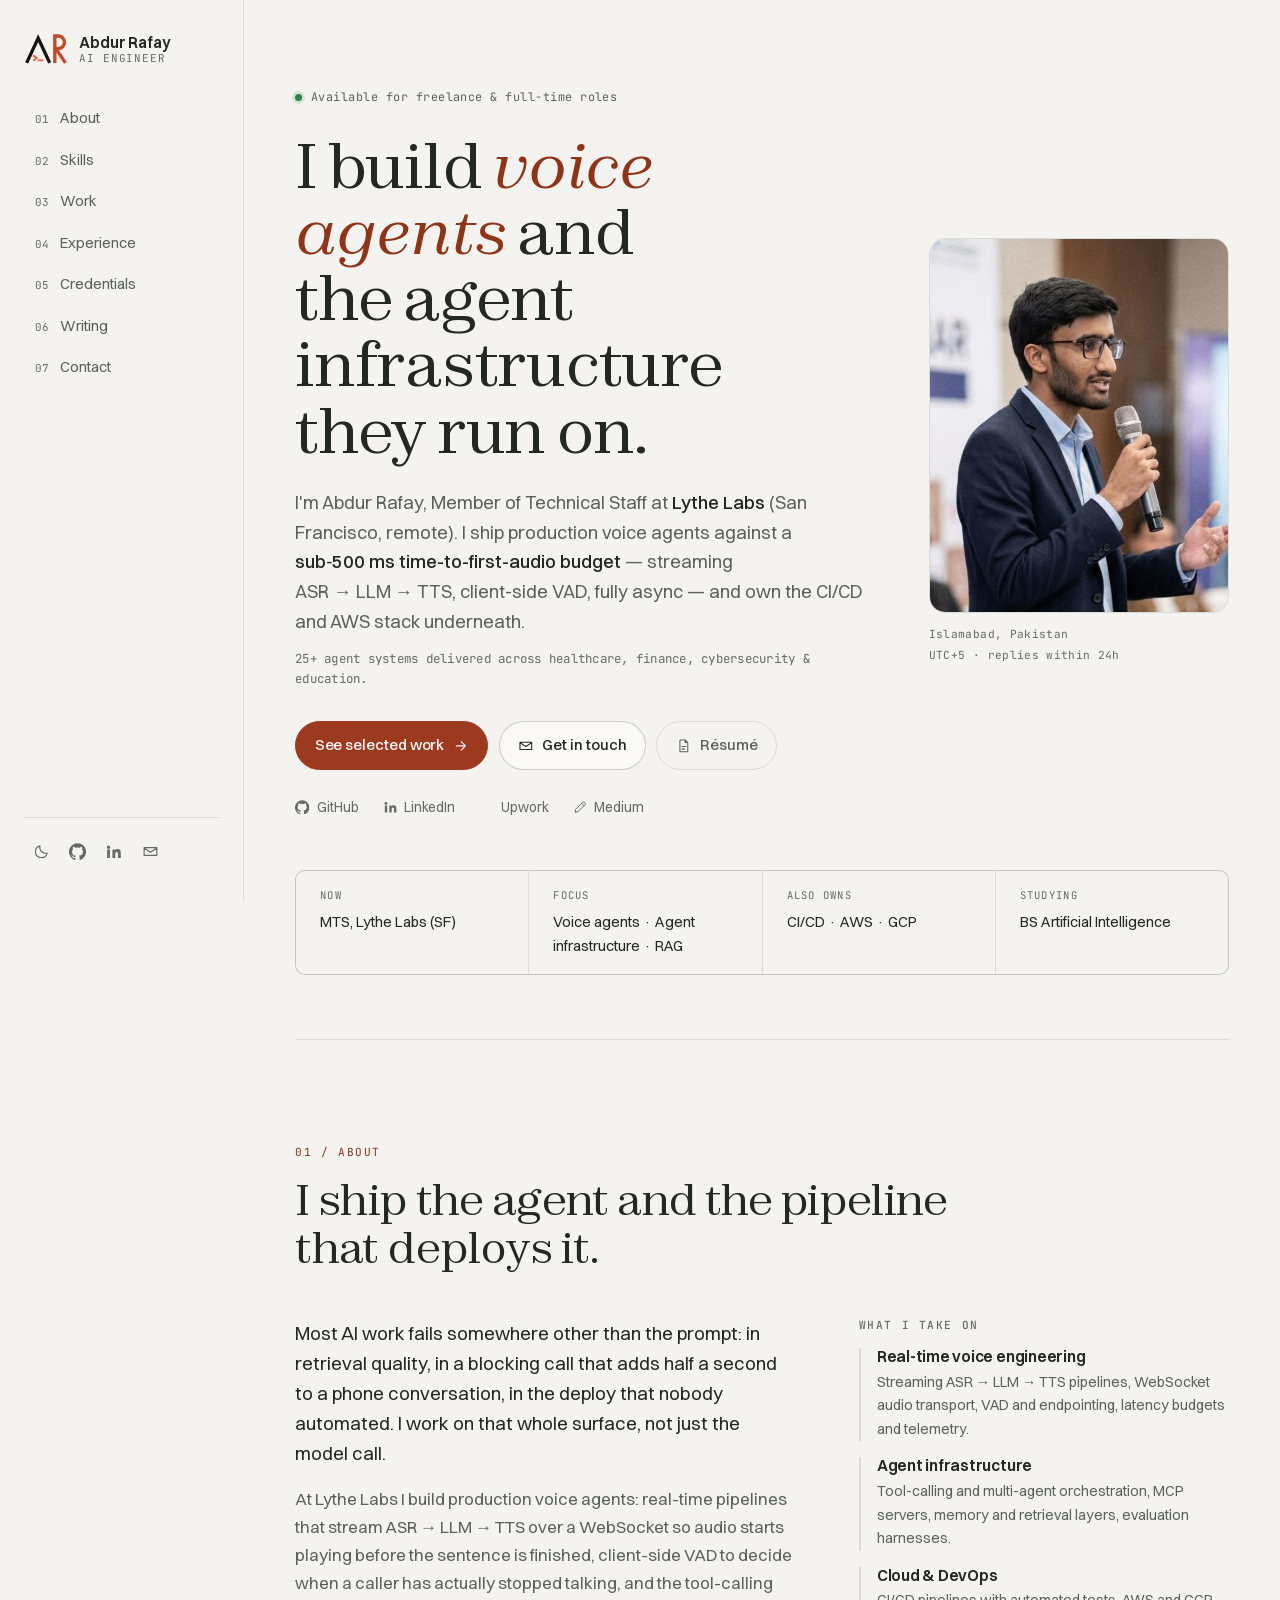
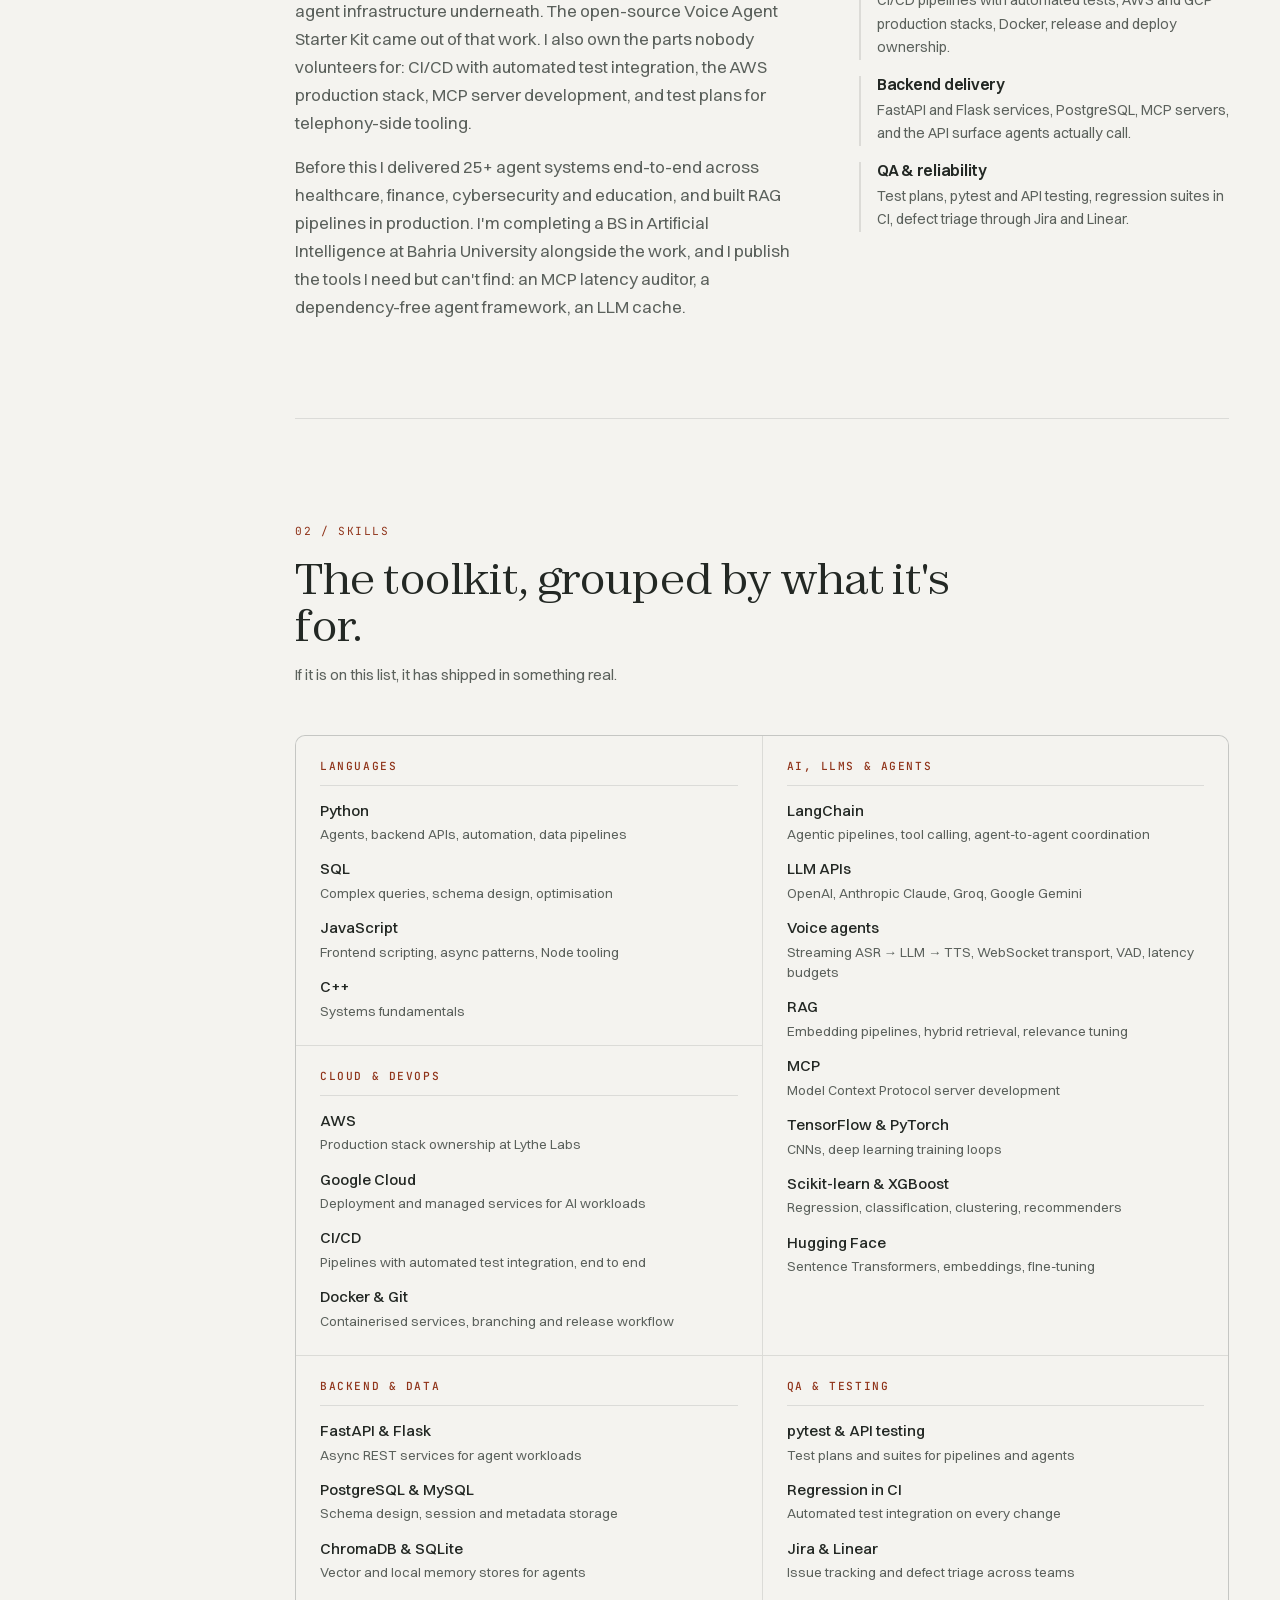
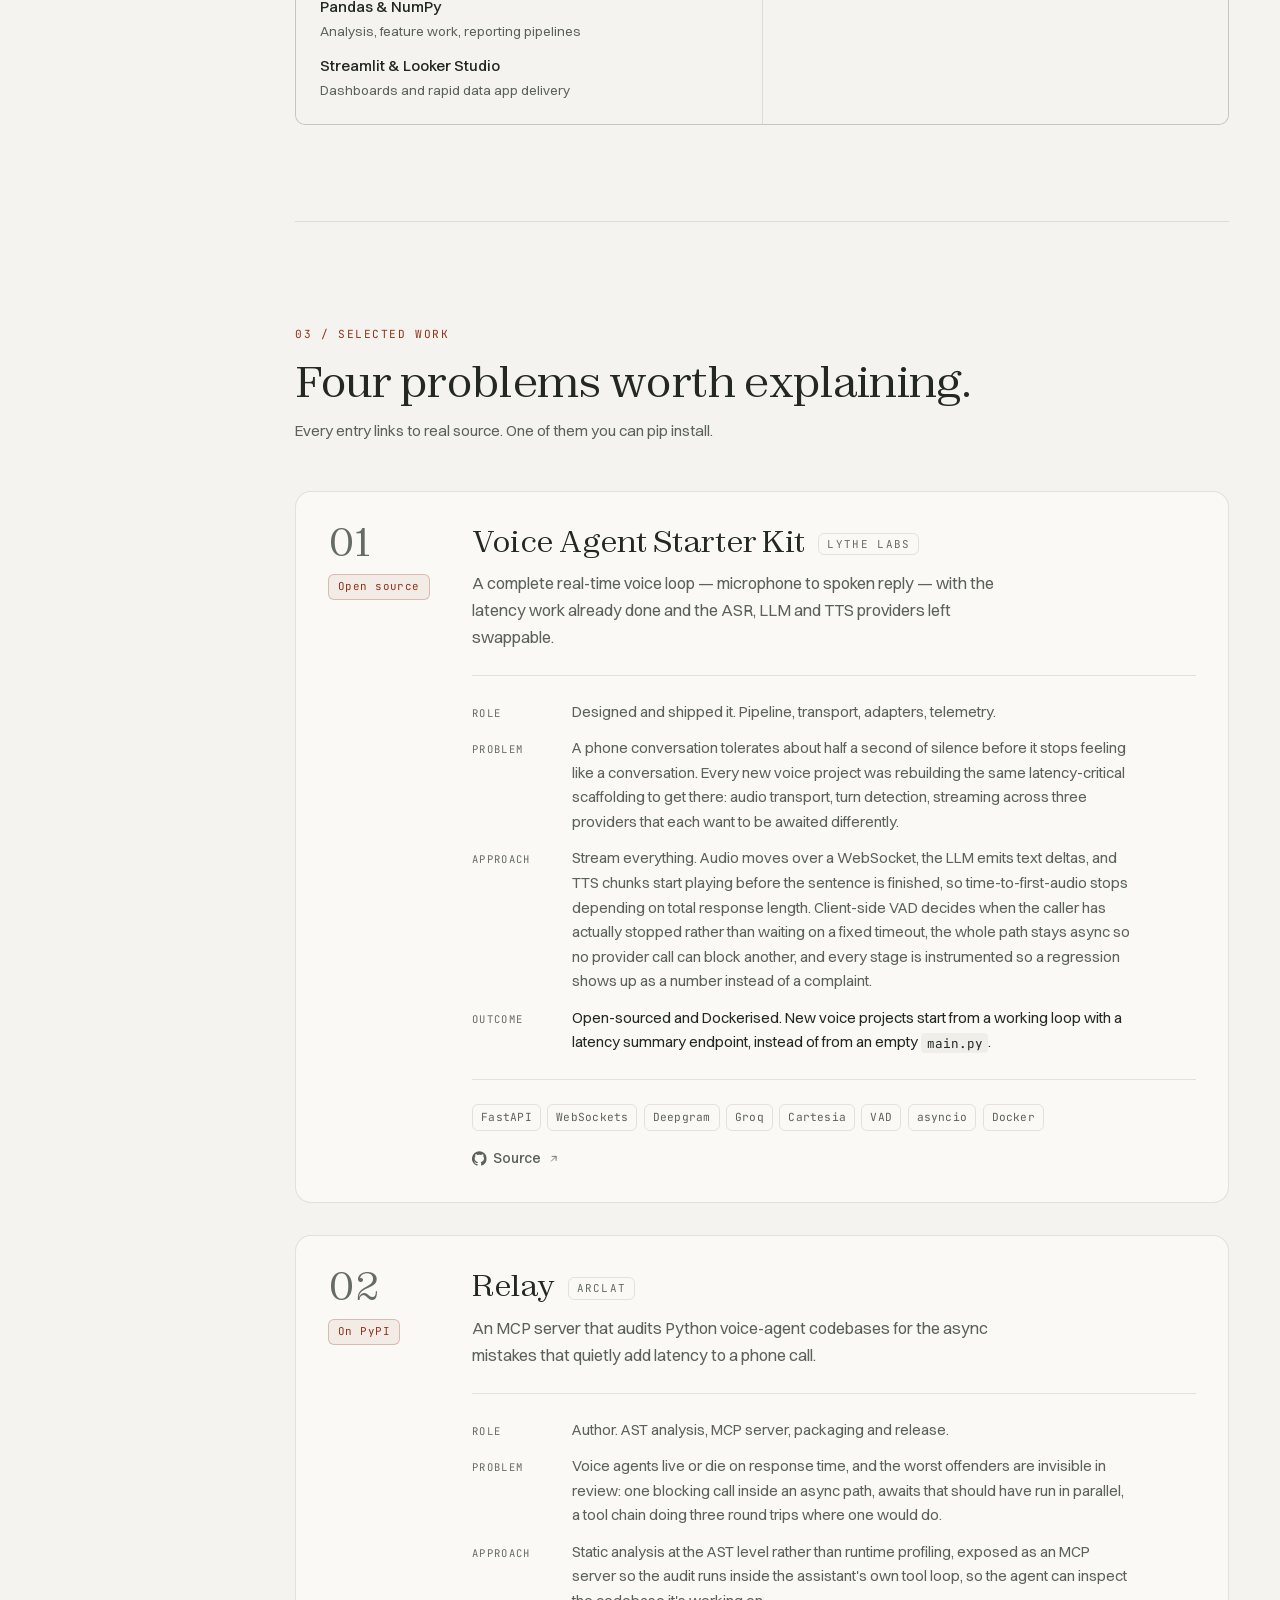
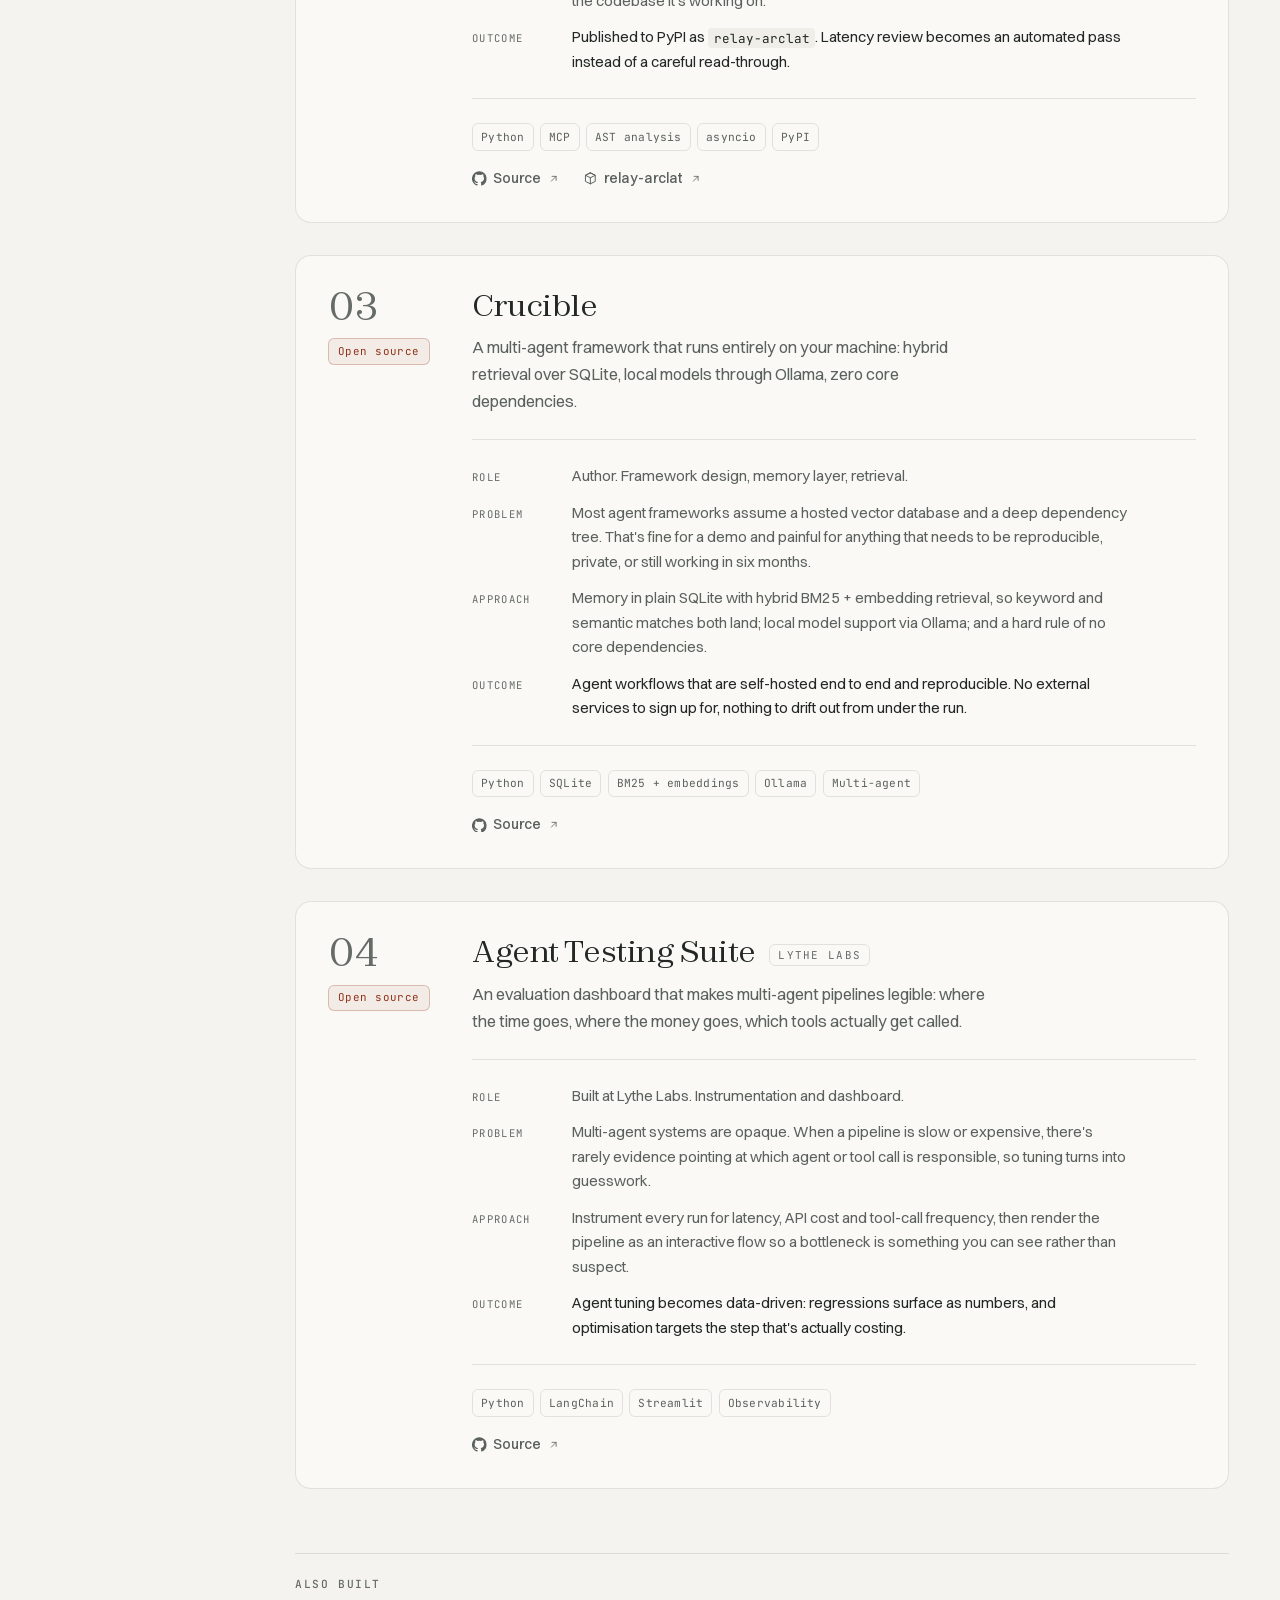
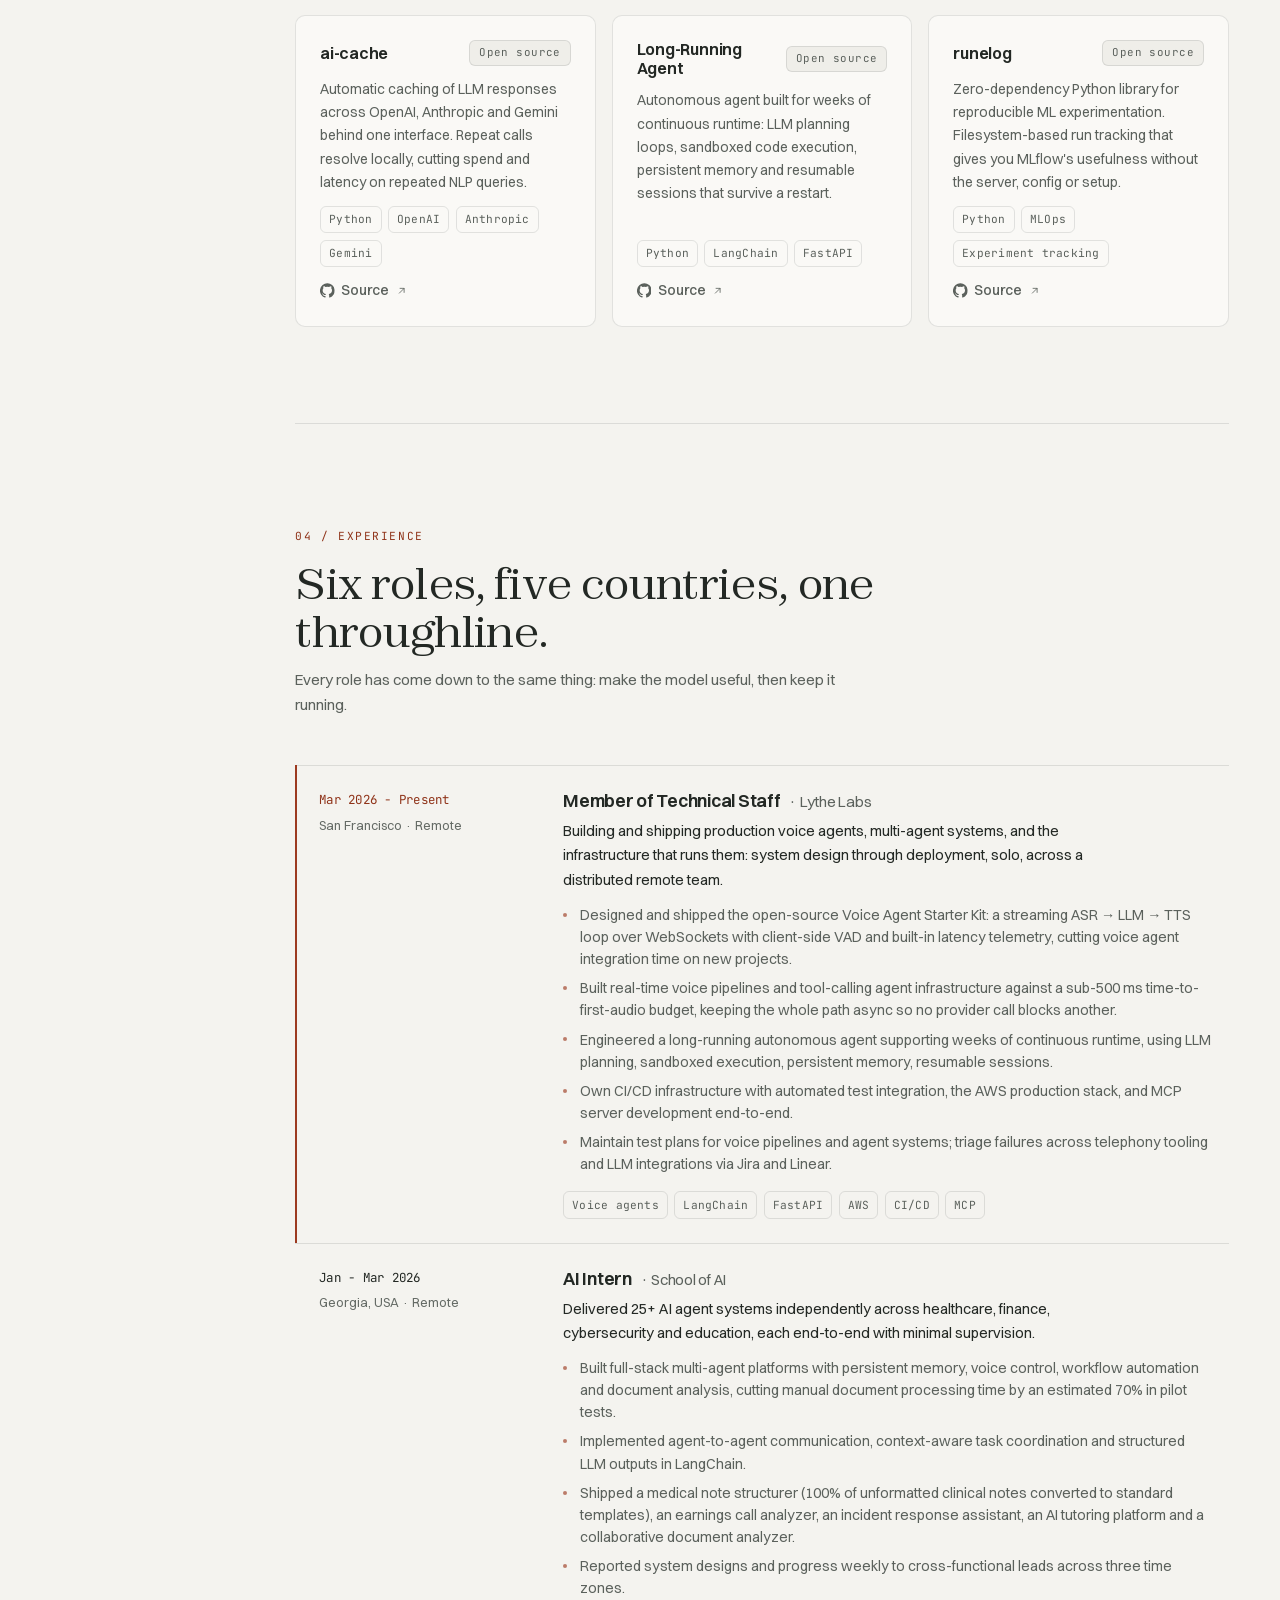
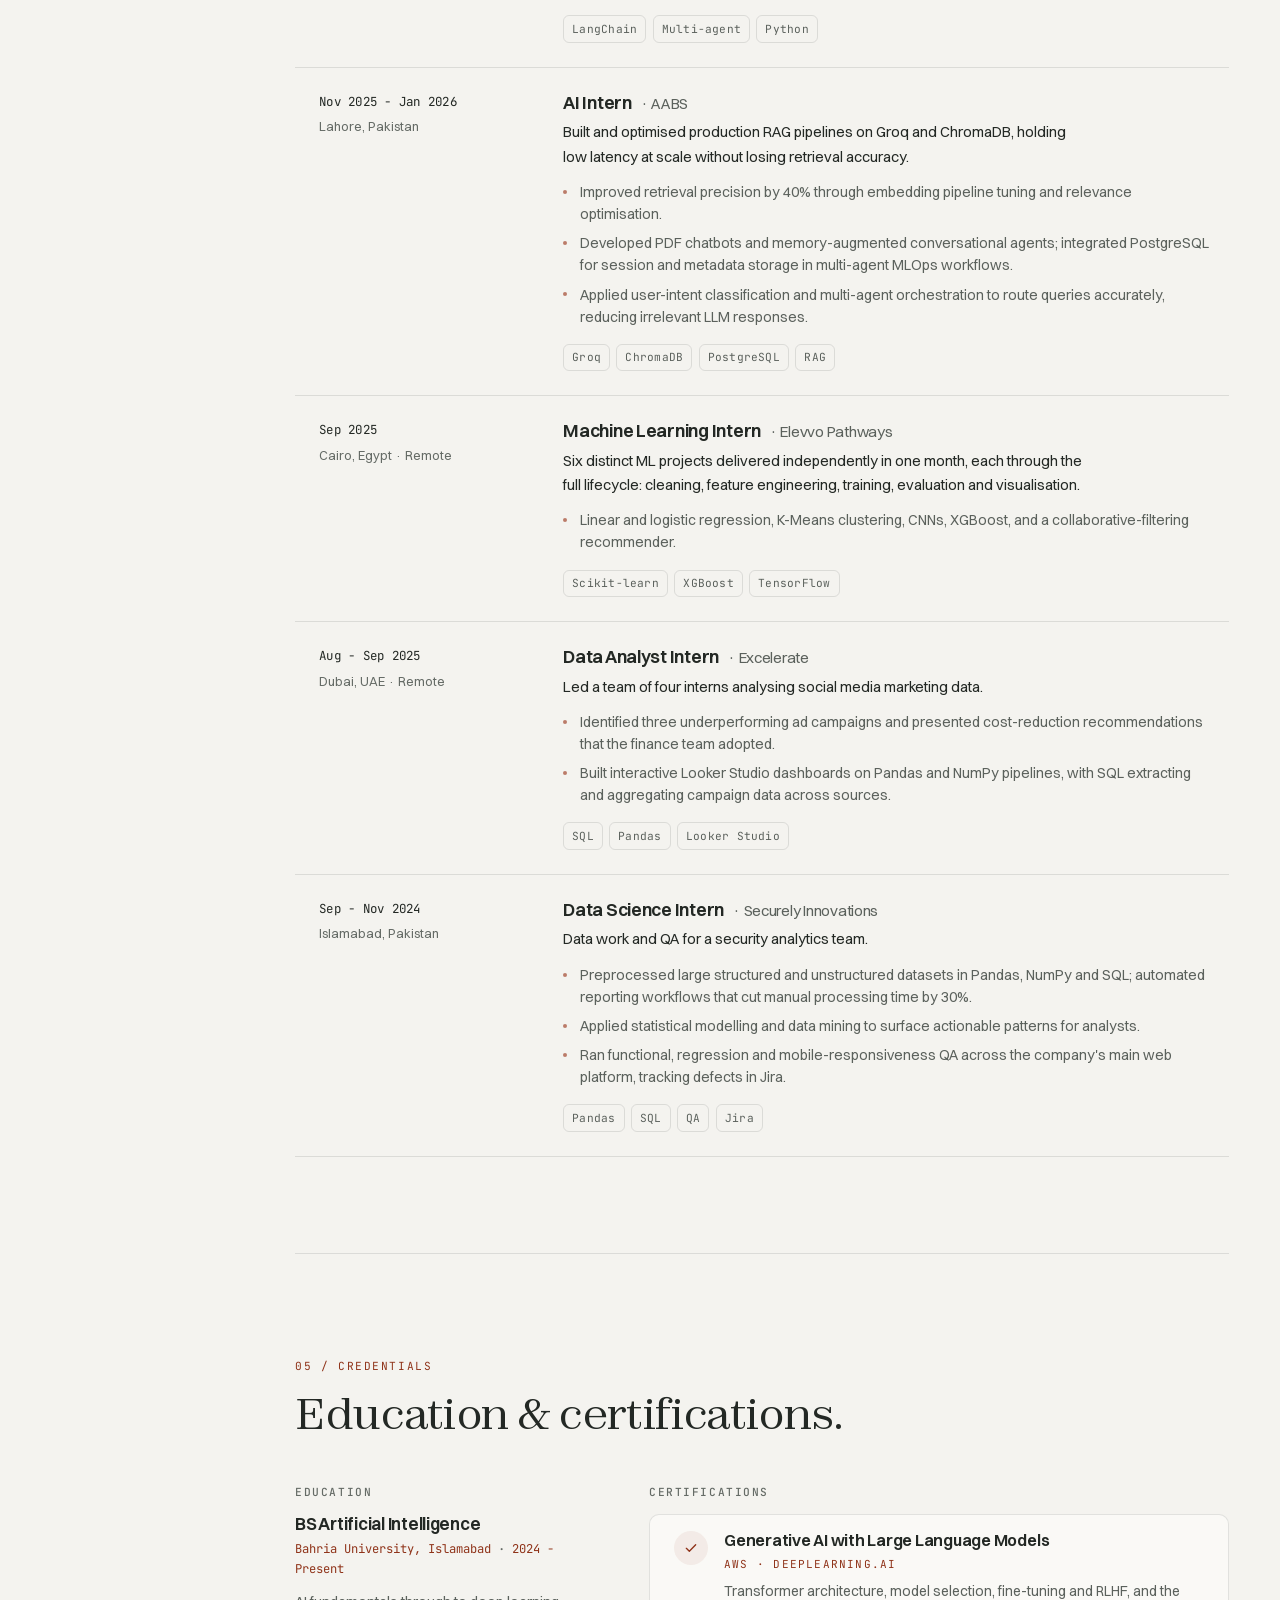
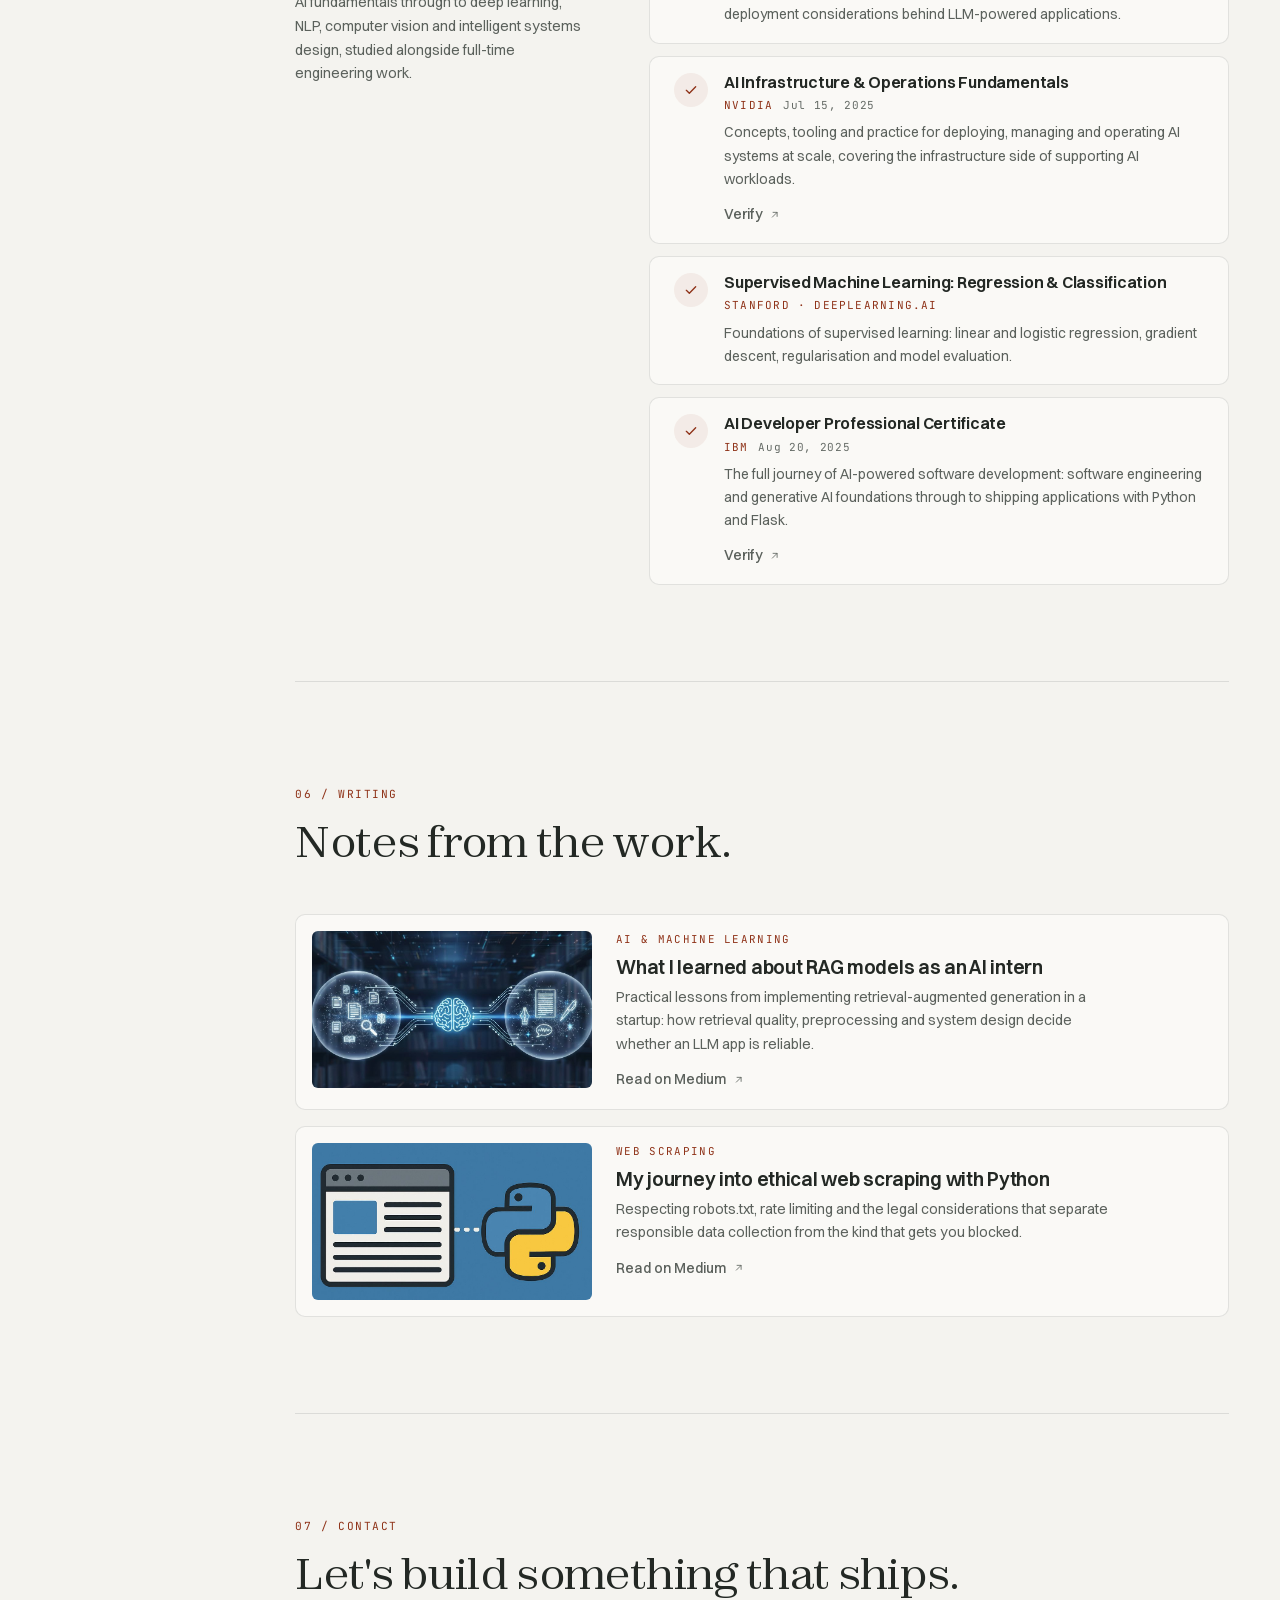
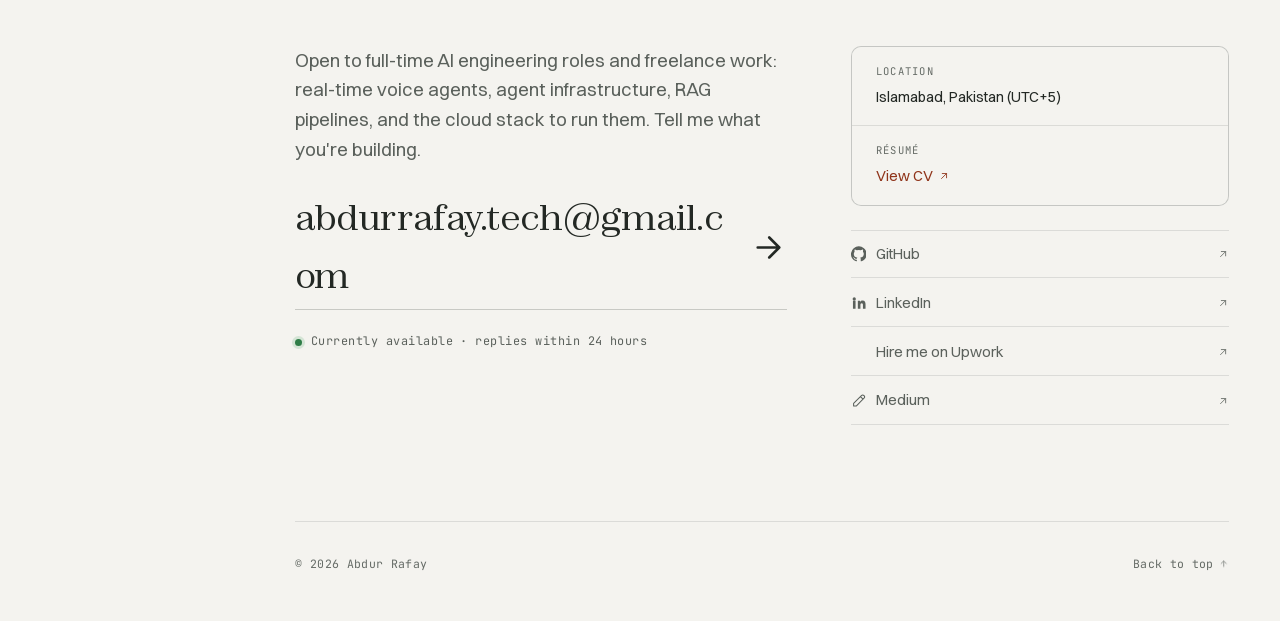
==== commit d4ac25b5: "Add agent infrastructure to the positioning, lead with latency The site described voice work in gene" ====
--- a/index.html
+++ b/index.html
@@ -4,8 +4,8 @@
 <meta charset="UTF-8">
 <meta name="viewport" content="width=device-width, initial-scale=1">
 
-<title>Abdur Rafay | AI Engineer: voice agents, multi-agent systems, infrastructure</title>
-<meta name="description" content="Abdur Rafay is a Member of Technical Staff at Lythe Labs (SF). He builds production voice agents and multi-agent systems, and owns the CI/CD and AWS infrastructure that runs them.">
+<title>Abdur Rafay | AI Engineer: voice agents &amp; agent infrastructure</title>
+<meta name="description" content="Abdur Rafay is a Member of Technical Staff at Lythe Labs (SF). He builds real-time voice agents against a sub-500ms time-to-first-audio budget, the agent infrastructure around them, and the CI/CD and AWS stack that runs it.">
 <meta name="author" content="Abdur Rafay">
 <meta name="robots" content="index, follow">
 <meta name="color-scheme" content="dark light">
@@ -18,14 +18,14 @@
 <meta property="og:locale" content="en_US">
 <meta property="og:url" content="https://abdur-rafay-ar.github.io/">
 <meta property="og:title" content="Abdur Rafay | AI Engineer">
-<meta property="og:description" content="Member of Technical Staff at Lythe Labs. Production voice agents, multi-agent systems, and the CI/CD and AWS infrastructure behind them.">
+<meta property="og:description" content="Member of Technical Staff at Lythe Labs. Real-time voice agents, agent infrastructure, and the CI/CD and AWS stack behind them.">
 <meta property="og:image" content="https://abdur-rafay-ar.github.io/assets/og-card.png">
 <meta property="og:image:width" content="1200">
 <meta property="og:image:height" content="630">
 <meta property="og:image:alt" content="Abdur Rafay, AI Engineer: I build voice agents and the infrastructure they run on">
 <meta name="twitter:card" content="summary_large_image">
 <meta name="twitter:title" content="Abdur Rafay | AI Engineer">
-<meta name="twitter:description" content="Member of Technical Staff at Lythe Labs. Production voice agents, multi-agent systems, and the infrastructure behind them.">
+<meta name="twitter:description" content="Member of Technical Staff at Lythe Labs. Real-time voice agents, agent infrastructure, and the stack behind them.">
 <meta name="twitter:image" content="https://abdur-rafay-ar.github.io/assets/og-card.png">
 <meta name="twitter:image:alt" content="Abdur Rafay, AI Engineer">
 
@@ -90,14 +90,14 @@
       "name": "Abdur Rafay",
       "url": "https://abdur-rafay-ar.github.io/",
       "jobTitle": "Member of Technical Staff",
-      "description": "AI Engineer building production voice agents, multi-agent systems, and the cloud infrastructure that runs them",
+      "description": "AI Engineer building real-time voice agents, agent infrastructure, and the cloud stack that runs them",
       "image": "https://abdur-rafay-ar.github.io/assets/pfp.jpg",
       "email": "abdurrafay.tech@gmail.com",
       "knowsLanguage": ["en", "ur"],
       "alumniOf": { "@type": "EducationalOrganization", "name": "Bahria University" },
       "worksFor": { "@type": "Organization", "name": "Lythe Labs" },
       "address": { "@type": "PostalAddress", "addressLocality": "Islamabad", "addressCountry": "PK" },
-      "knowsAbout": ["Artificial Intelligence","Voice Agents","Multi-Agent Systems","LLMs","RAG Pipelines","LangChain","Model Context Protocol","Python","FastAPI","AWS","Google Cloud","CI/CD","Docker","TensorFlow","PyTorch"],
+      "knowsAbout": ["Artificial Intelligence","Voice Agents","Real-Time Audio Streaming","Agent Infrastructure","Multi-Agent Systems","LLMs","RAG Pipelines","LangChain","Model Context Protocol","Python","FastAPI","AWS","Google Cloud","CI/CD","Docker","TensorFlow","PyTorch"],
       "sameAs": [
         "https://www.linkedin.com/in/abdur-rafay-ar/",
         "https://github.com/Abdur-Rafay-AR",
@@ -174,13 +174,14 @@
         <p class="status"><span class="status__dot"></span>Available for freelance &amp; full-time roles</p>
 
         <h1 class="hero__title">
-          I build <em>voice agents</em> and the infrastructure they run on.
+          I build <em>voice agents</em> and the agent infrastructure they run on.
         </h1>
 
         <p class="hero__lede">
           I'm Abdur Rafay, Member of Technical Staff at <strong>Lythe Labs</strong> (San Francisco, remote).
-          I ship production voice agents and multi-agent systems, and I own the CI/CD
-          pipelines and AWS stack underneath them. System design through to deployment, solo.
+          I ship production voice agents against a <strong>sub&#8209;500&nbsp;ms time-to-first-audio budget</strong>
+          &mdash; streaming ASR&nbsp;&rarr;&nbsp;LLM&nbsp;&rarr;&nbsp;TTS, client-side VAD, fully async &mdash;
+          and own the CI/CD and AWS stack underneath.
           <span class="hero__lede-sub">25+ agent systems delivered across healthcare, finance, cybersecurity &amp; education.</span>
         </p>
 
@@ -218,7 +219,7 @@
 
     <dl class="facts" aria-label="At a glance">
       <div><dt>Now</dt><dd>MTS, Lythe Labs (SF)</dd></div>
-      <div><dt>Focus</dt><dd>Voice agents · Multi-agent · RAG</dd></div>
+      <div><dt>Focus</dt><dd>Voice agents · Agent infrastructure · RAG</dd></div>
       <div><dt>Also owns</dt><dd>CI/CD · AWS · GCP</dd></div>
       <div><dt>Studying</dt><dd>BS Artificial Intelligence</dd></div>
     </dl>
@@ -239,10 +240,13 @@
           automated. I work on that whole surface, not just the model call.
         </p>
         <p>
-          At Lythe Labs I build production voice agents: voice pipelines, tool-calling agent
-          infrastructure, and a Voice Agent Starter Kit that cut integration time for new projects.
-          I also own the parts nobody volunteers for: CI/CD with automated test integration, the
-          AWS production stack, MCP server development, and test plans for telephony-side tooling.
+          At Lythe Labs I build production voice agents: real-time pipelines that stream
+          ASR&nbsp;&rarr;&nbsp;LLM&nbsp;&rarr;&nbsp;TTS over a WebSocket so audio starts playing before the
+          sentence is finished, client-side VAD to decide when a caller has actually stopped talking,
+          and the tool-calling agent infrastructure underneath. The open-source Voice Agent Starter
+          Kit came out of that work. I also own the parts nobody volunteers for: CI/CD with automated
+          test integration, the AWS production stack, MCP server development, and test plans for
+          telephony-side tooling.
         </p>
         <p>
           Before this I delivered 25+ agent systems end-to-end across healthcare, finance,
@@ -257,8 +261,12 @@
         <h3 class="micro-title">What I take on</h3>
         <ul class="offer">
           <li>
-            <h4>Voice &amp; agent engineering</h4>
-            <p>Voice pipelines, tool-calling agents, multi-agent orchestration, RAG systems, evaluation harnesses.</p>
+            <h4>Real-time voice engineering</h4>
+            <p>Streaming ASR &rarr; LLM &rarr; TTS pipelines, WebSocket audio transport, VAD and endpointing, latency budgets and telemetry.</p>
+          </li>
+          <li>
+            <h4>Agent infrastructure</h4>
+            <p>Tool-calling and multi-agent orchestration, MCP servers, memory and retrieval layers, evaluation harnesses.</p>
           </li>
           <li>
             <h4>Cloud &amp; DevOps</h4>
@@ -301,7 +309,7 @@
         <ul>
           <li><span class="skill__name">LangChain</span><span class="skill__note">Agentic pipelines, tool calling, agent-to-agent coordination</span></li>
           <li><span class="skill__name">LLM APIs</span><span class="skill__note">OpenAI, Anthropic Claude, Groq, Google Gemini</span></li>
-          <li><span class="skill__name">Voice agents</span><span class="skill__note">Voice pipelines, telephony-side tooling, latency tuning</span></li>
+          <li><span class="skill__name">Voice agents</span><span class="skill__note">Streaming ASR &rarr; LLM &rarr; TTS, WebSocket transport, VAD, latency budgets</span></li>
           <li><span class="skill__name">RAG</span><span class="skill__note">Embedding pipelines, hybrid retrieval, relevance tuning</span></li>
           <li><span class="skill__name">MCP</span><span class="skill__note">Model Context Protocol server development</span></li>
           <li><span class="skill__name">TensorFlow &amp; PyTorch</span><span class="skill__note">CNNs, deep learning training loops</span></li>
@@ -346,7 +354,7 @@
   <section class="section reveal" id="work">
     <div class="section__head">
       <span class="eyebrow">03 / Selected work</span>
-      <h2 class="section__title">Three problems worth explaining.</h2>
+      <h2 class="section__title">Four problems worth explaining.</h2>
       <p class="section__note">Every entry links to real source. One of them you can pip install.</p>
     </div>
 
@@ -354,6 +362,33 @@
       <li class="case">
         <div class="case__index">
           <span class="case__num">01</span>
+          <span class="tag tag--accent">Open source</span>
+        </div>
+        <div class="case__main">
+          <h3 class="case__title">Voice Agent Starter Kit <span class="case__org">Lythe Labs</span></h3>
+          <p class="case__summary">
+            A complete real-time voice loop &mdash; microphone to spoken reply &mdash; with the
+            latency work already done and the ASR, LLM and TTS providers left swappable.
+          </p>
+          <dl class="case__detail">
+            <div><dt>Role</dt><dd>Designed and shipped it. Pipeline, transport, adapters, telemetry.</dd></div>
+            <div><dt>Problem</dt><dd>A phone conversation tolerates about half a second of silence before it stops feeling like a conversation. Every new voice project was rebuilding the same latency-critical scaffolding to get there: audio transport, turn detection, streaming across three providers that each want to be awaited differently.</dd></div>
+            <div><dt>Approach</dt><dd>Stream everything. Audio moves over a WebSocket, the LLM emits text deltas, and TTS chunks start playing before the sentence is finished, so time-to-first-audio stops depending on total response length. Client-side VAD decides when the caller has actually stopped rather than waiting on a fixed timeout, the whole path stays async so no provider call can block another, and every stage is instrumented so a regression shows up as a number instead of a complaint.</dd></div>
+            <div><dt>Outcome</dt><dd>Open-sourced and Dockerised. New voice projects start from a working loop with a latency summary endpoint, instead of from an empty <code>main.py</code>.</dd></div>
+          </dl>
+          <ul class="stack"><li>FastAPI</li><li>WebSockets</li><li>Deepgram</li><li>Groq</li><li>Cartesia</li><li>VAD</li><li>asyncio</li><li>Docker</li></ul>
+          <div class="case__links">
+            <a class="link-out" href="https://github.com/lythelab/voice-agent-starter-kit" target="_blank" rel="noopener">
+              <svg class="ico" aria-hidden="true"><use href="#i-github"/></svg>Source
+              <svg class="ico ico--sm" aria-hidden="true"><use href="#i-diagonal"/></svg>
+            </a>
+          </div>
+        </div>
+      </li>
+
+      <li class="case">
+        <div class="case__index">
+          <span class="case__num">02</span>
           <span class="tag tag--accent">On PyPI</span>
         </div>
         <div class="case__main">
@@ -384,7 +419,7 @@
 
       <li class="case">
         <div class="case__index">
-          <span class="case__num">02</span>
+          <span class="case__num">03</span>
           <span class="tag tag--accent">Open source</span>
         </div>
         <div class="case__main">
@@ -411,7 +446,7 @@
 
       <li class="case">
         <div class="case__index">
-          <span class="case__num">03</span>
+          <span class="case__num">04</span>
           <span class="tag tag--accent">Open source</span>
         </div>
         <div class="case__main">
@@ -475,8 +510,8 @@
           <h3>Member of Technical Staff <span class="role__org">Lythe Labs</span></h3>
           <p>Building and shipping production voice agents, multi-agent systems, and the infrastructure that runs them: system design through deployment, solo, across a distributed remote team.</p>
           <ul class="bullets">
-            <li>Designed and shipped a production Voice Agent Starter Kit for natural phone-call-style LLM interactions, cutting voice agent integration time on new projects.</li>
-            <li>Built voice pipelines and tool-calling agent infrastructure, working from LLM integration through to telephony-side tooling.</li>
+            <li>Designed and shipped the open-source Voice Agent Starter Kit: a streaming ASR &rarr; LLM &rarr; TTS loop over WebSockets with client-side VAD and built-in latency telemetry, cutting voice agent integration time on new projects.</li>
+            <li>Built real-time voice pipelines and tool-calling agent infrastructure against a sub-500&nbsp;ms time-to-first-audio budget, keeping the whole path async so no provider call blocks another.</li>
             <li>Engineered a long-running autonomous agent supporting weeks of continuous runtime, using LLM planning, sandboxed execution, persistent memory, resumable sessions.</li>
             <li>Own CI/CD infrastructure with automated test integration, the AWS production stack, and MCP server development end-to-end.</li>
             <li>Maintain test plans for voice pipelines and agent systems; triage failures across telephony tooling and LLM integrations via Jira and Linear.</li>
@@ -657,8 +692,8 @@
     <div class="contact">
       <div class="contact__pitch">
         <p class="lead">
-          Open to full-time AI engineering roles and freelance work: voice agents, multi-agent
-          systems, RAG pipelines, and the cloud infrastructure to run them. Tell me what you're building.
+          Open to full-time AI engineering roles and freelance work: real-time voice agents, agent
+          infrastructure, RAG pipelines, and the cloud stack to run them. Tell me what you're building.
         </p>
         <a class="mailto" href="mailto:abdurrafay.tech@gmail.com">
           abdurrafay.tech@gmail.com
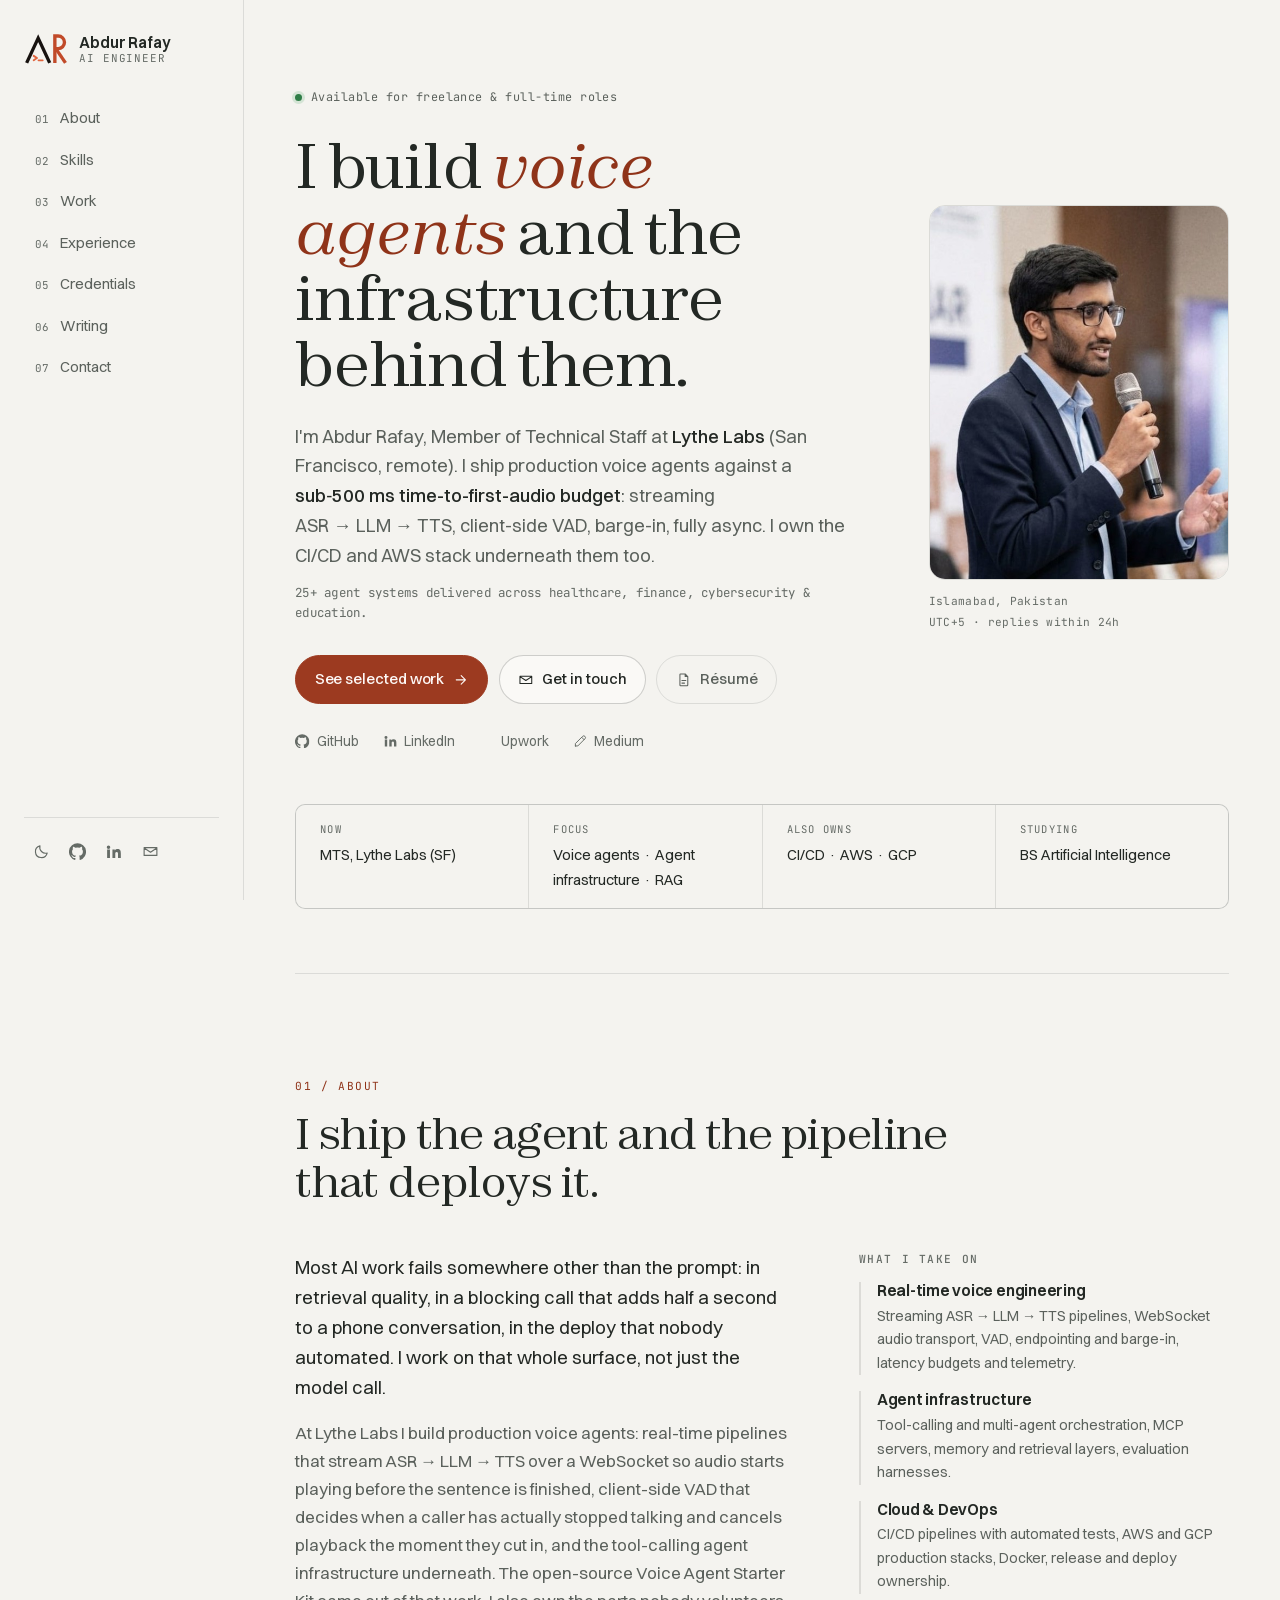
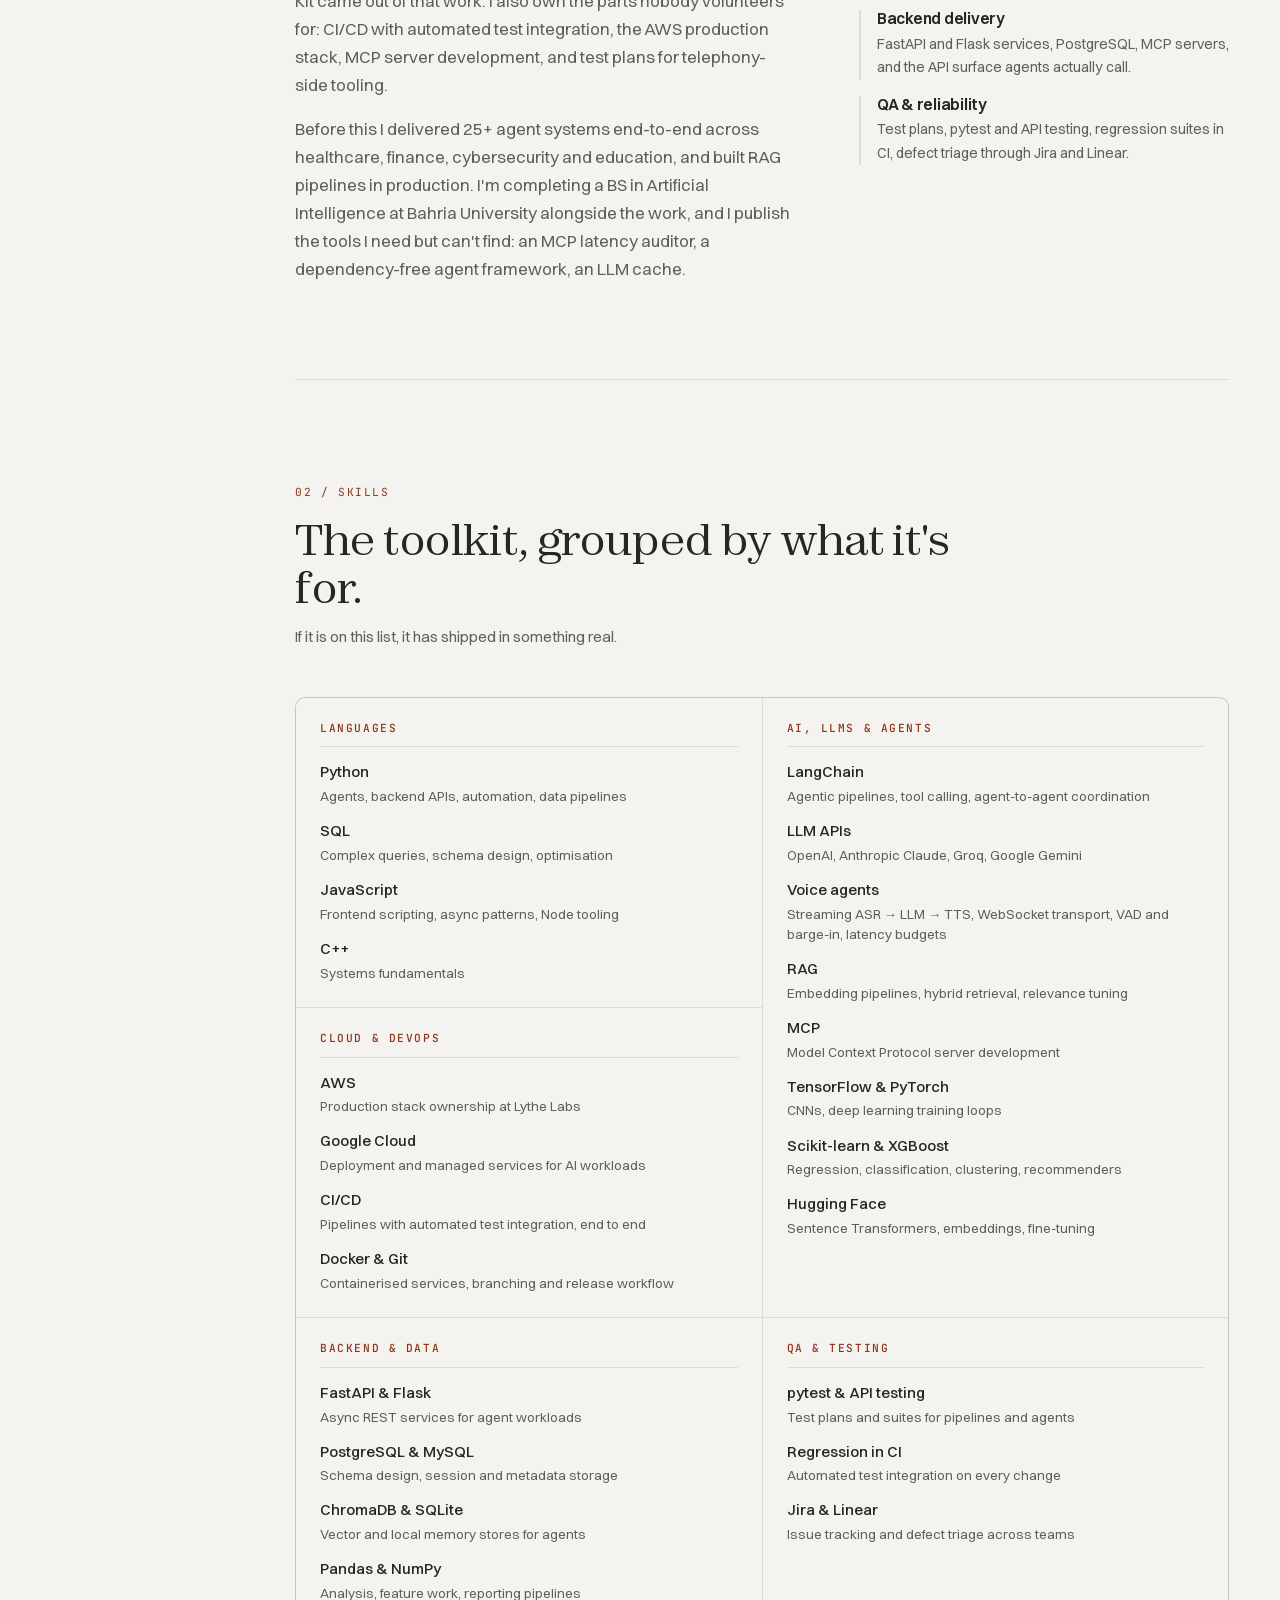
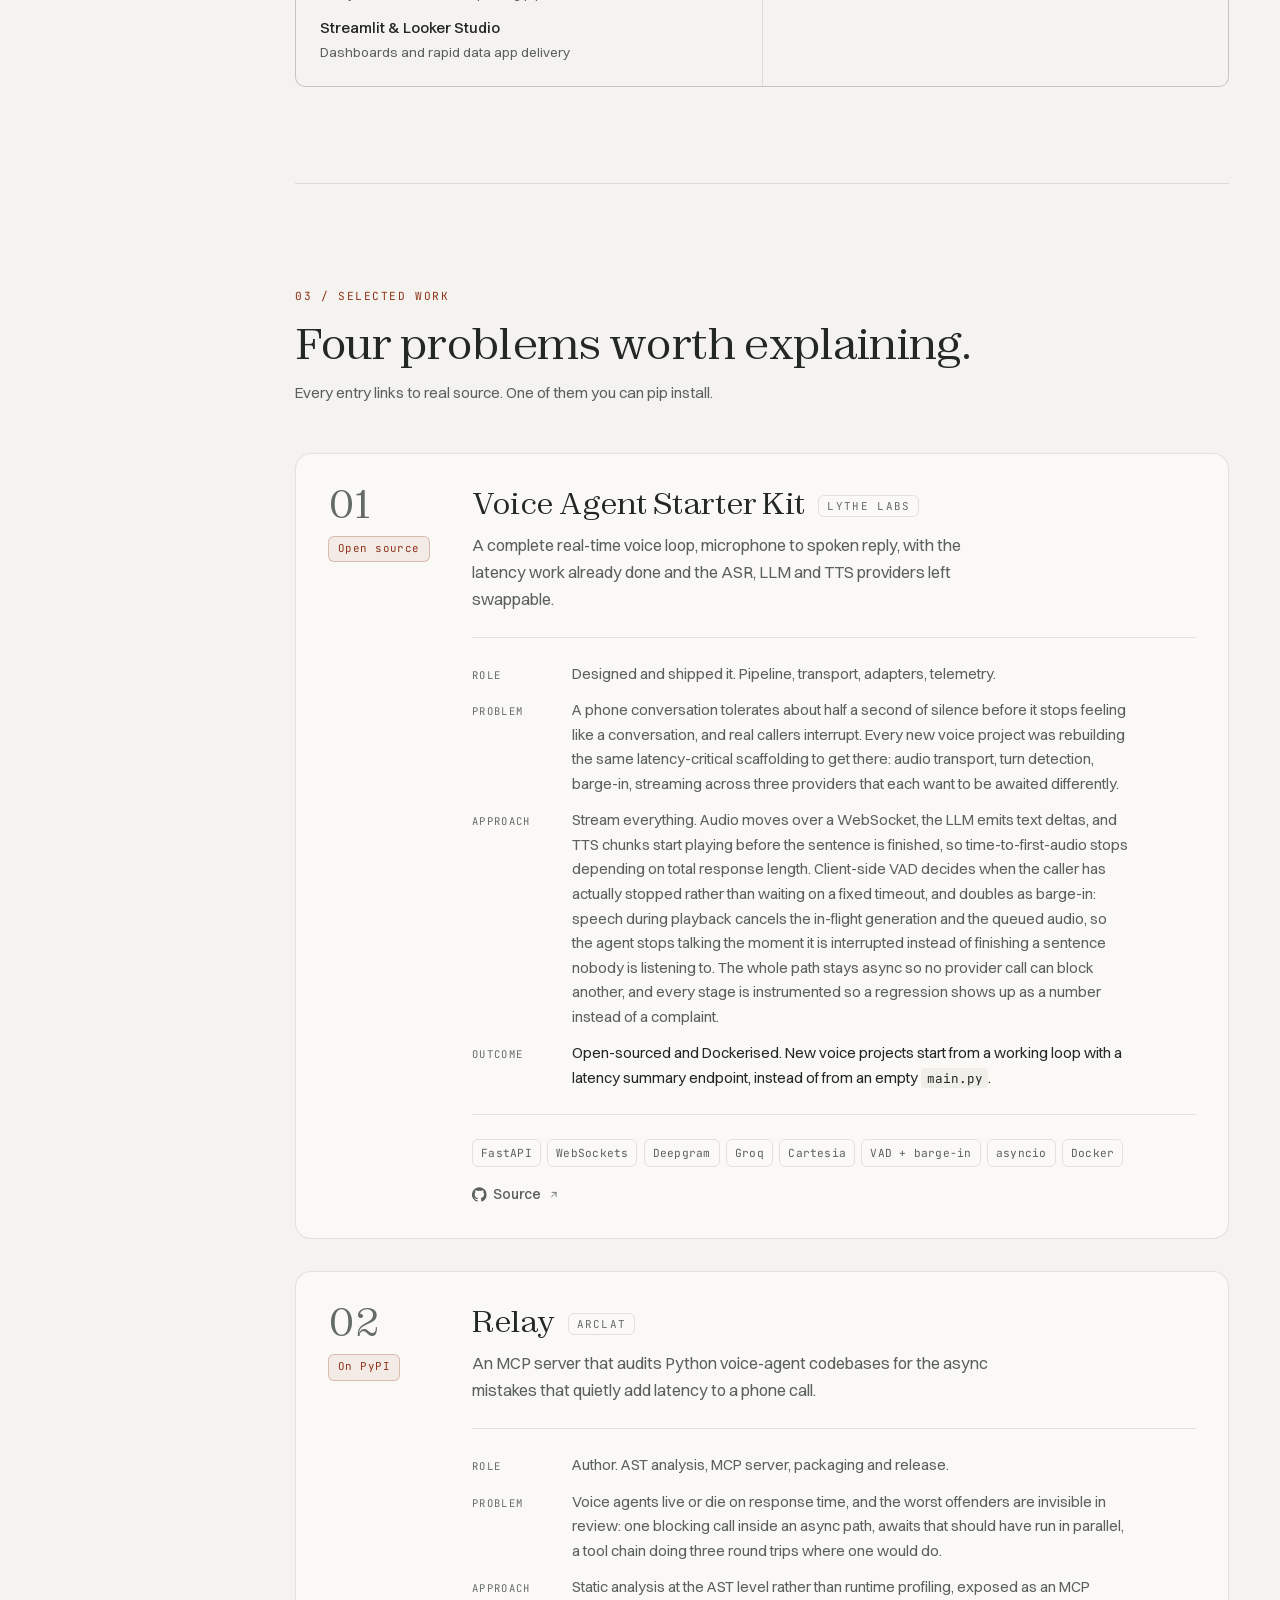
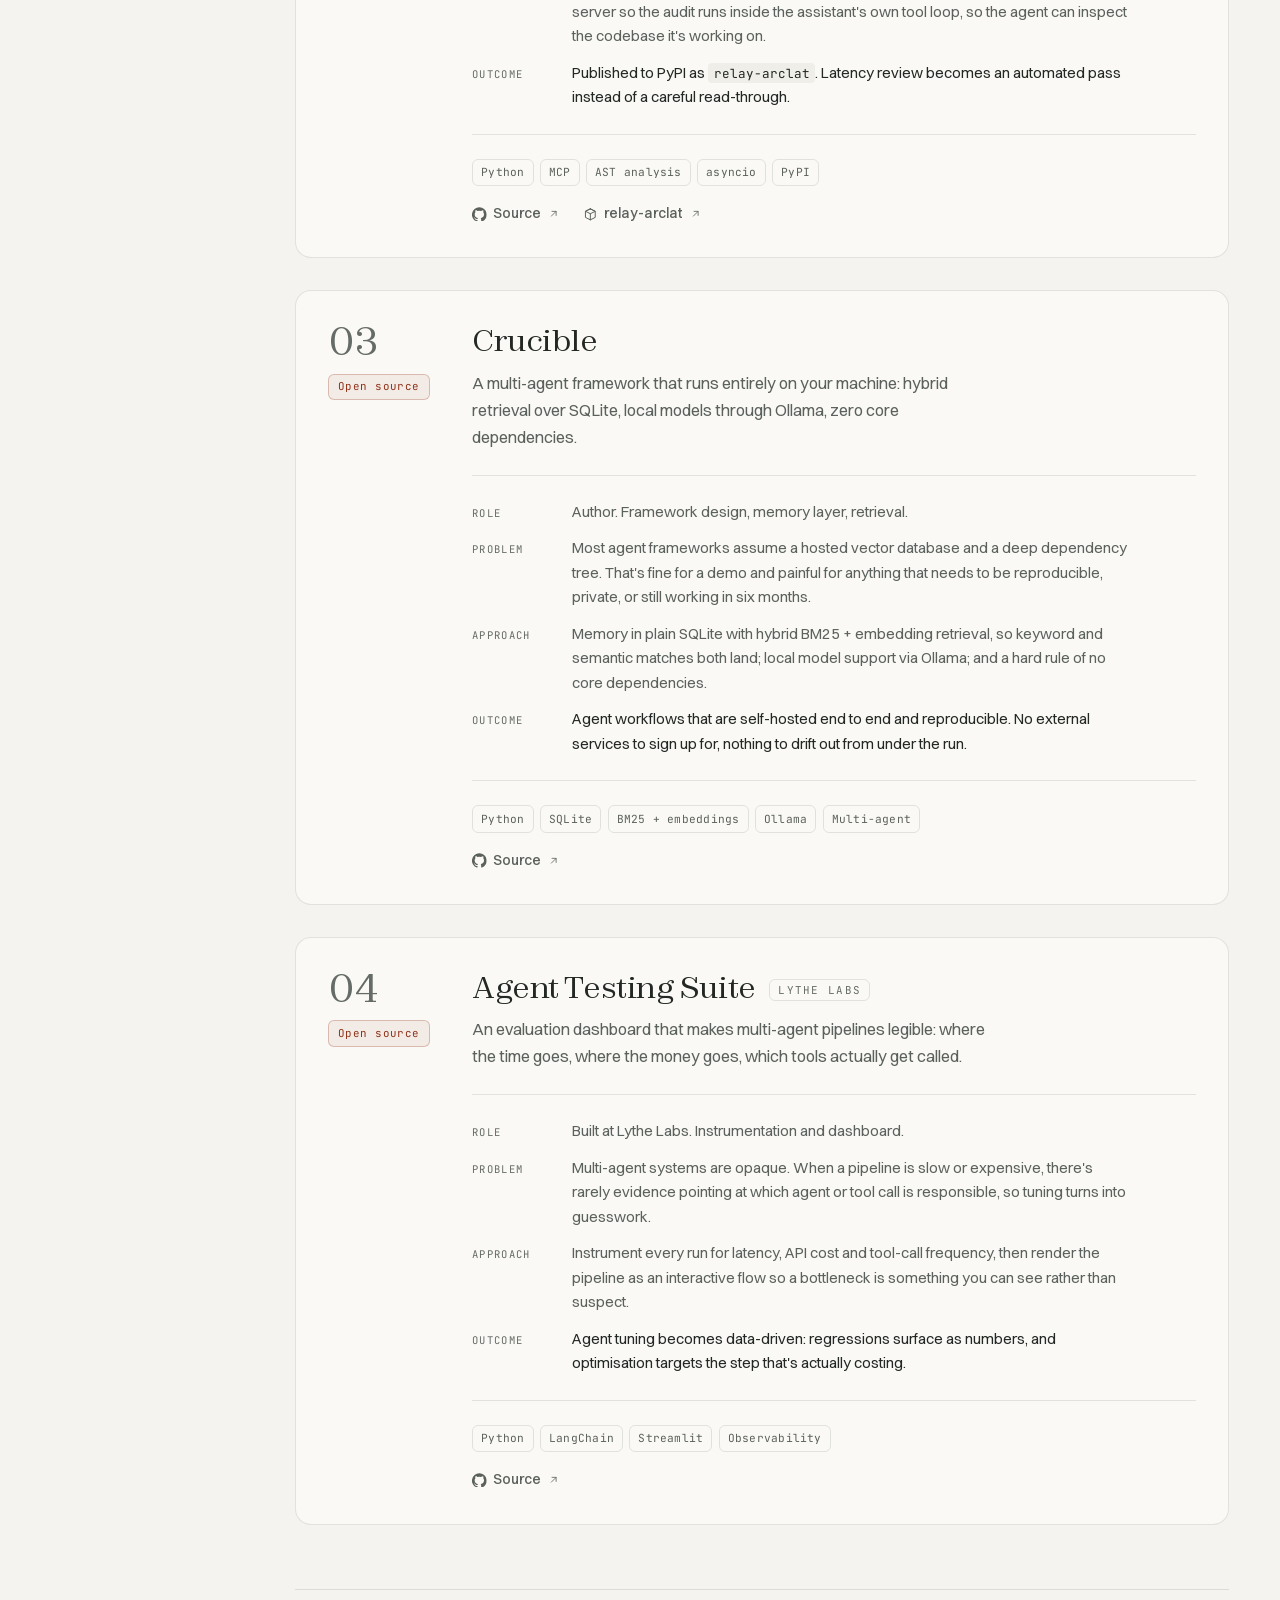
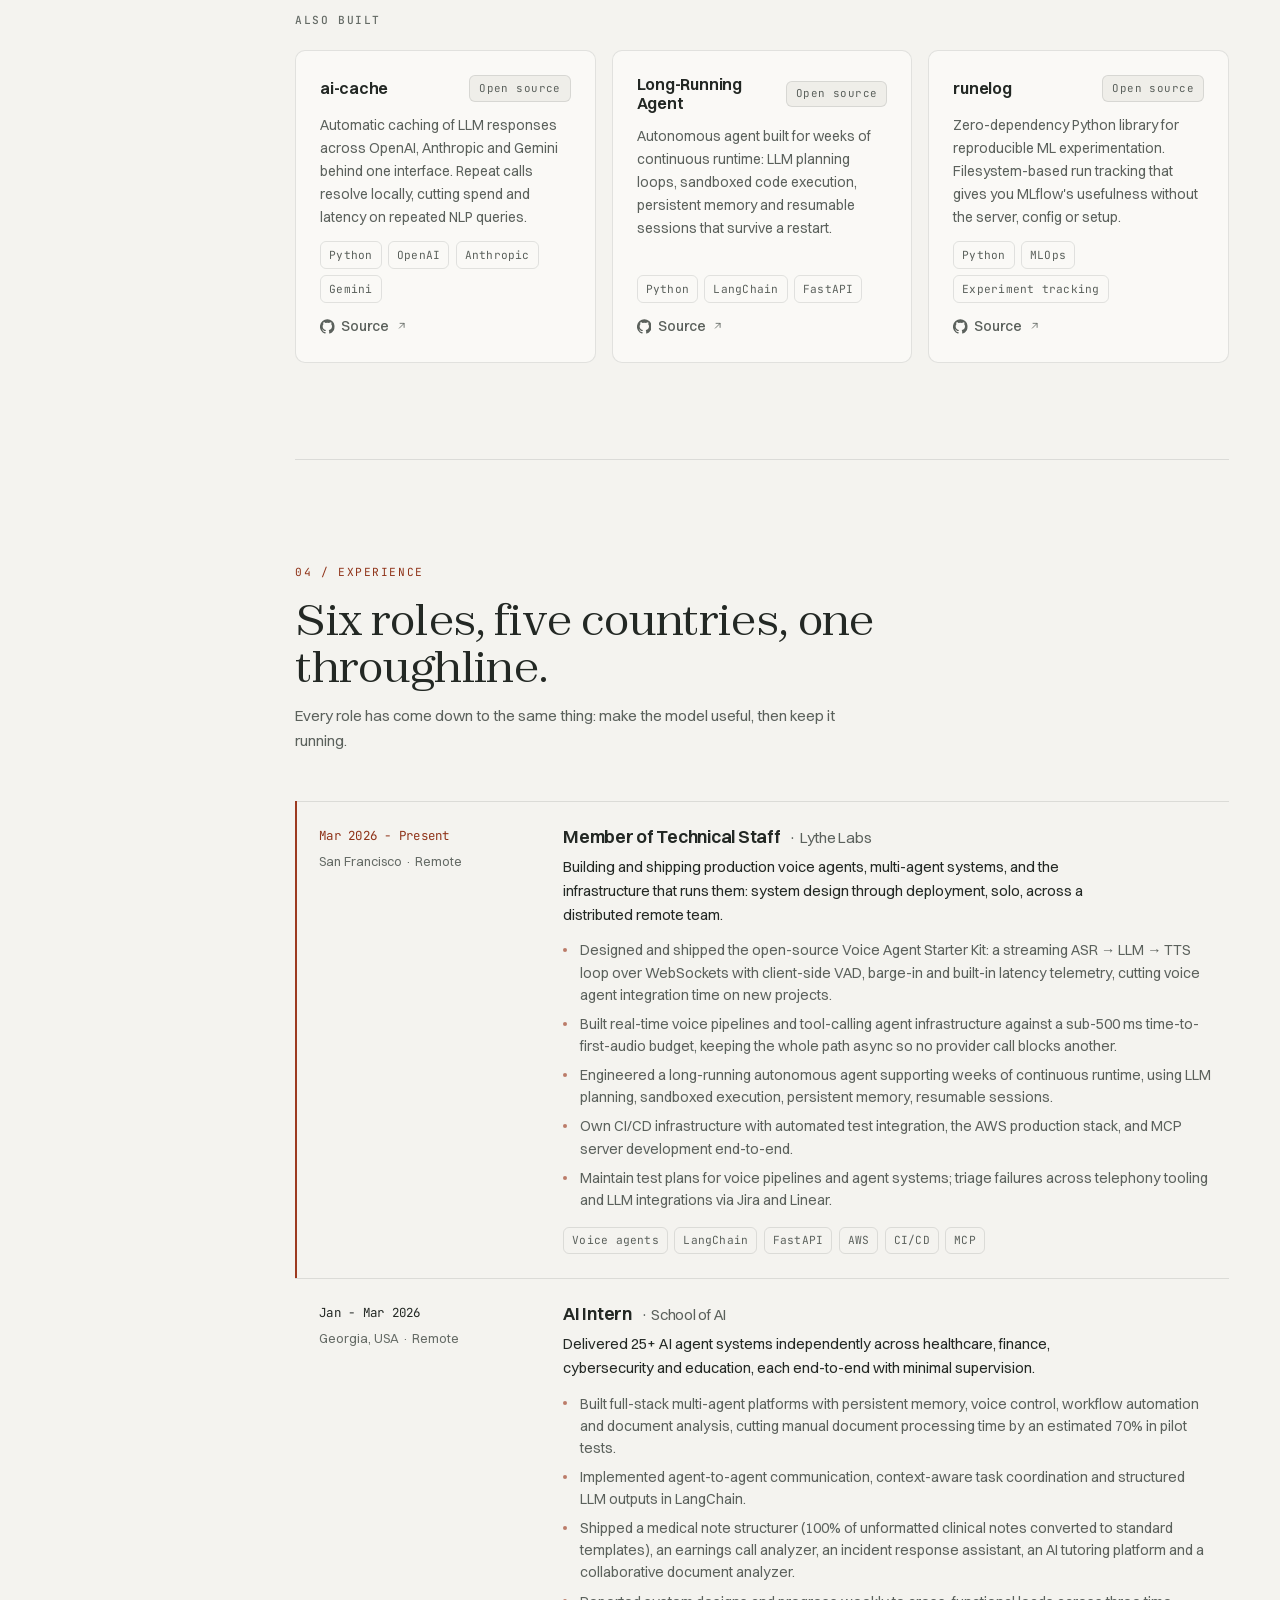
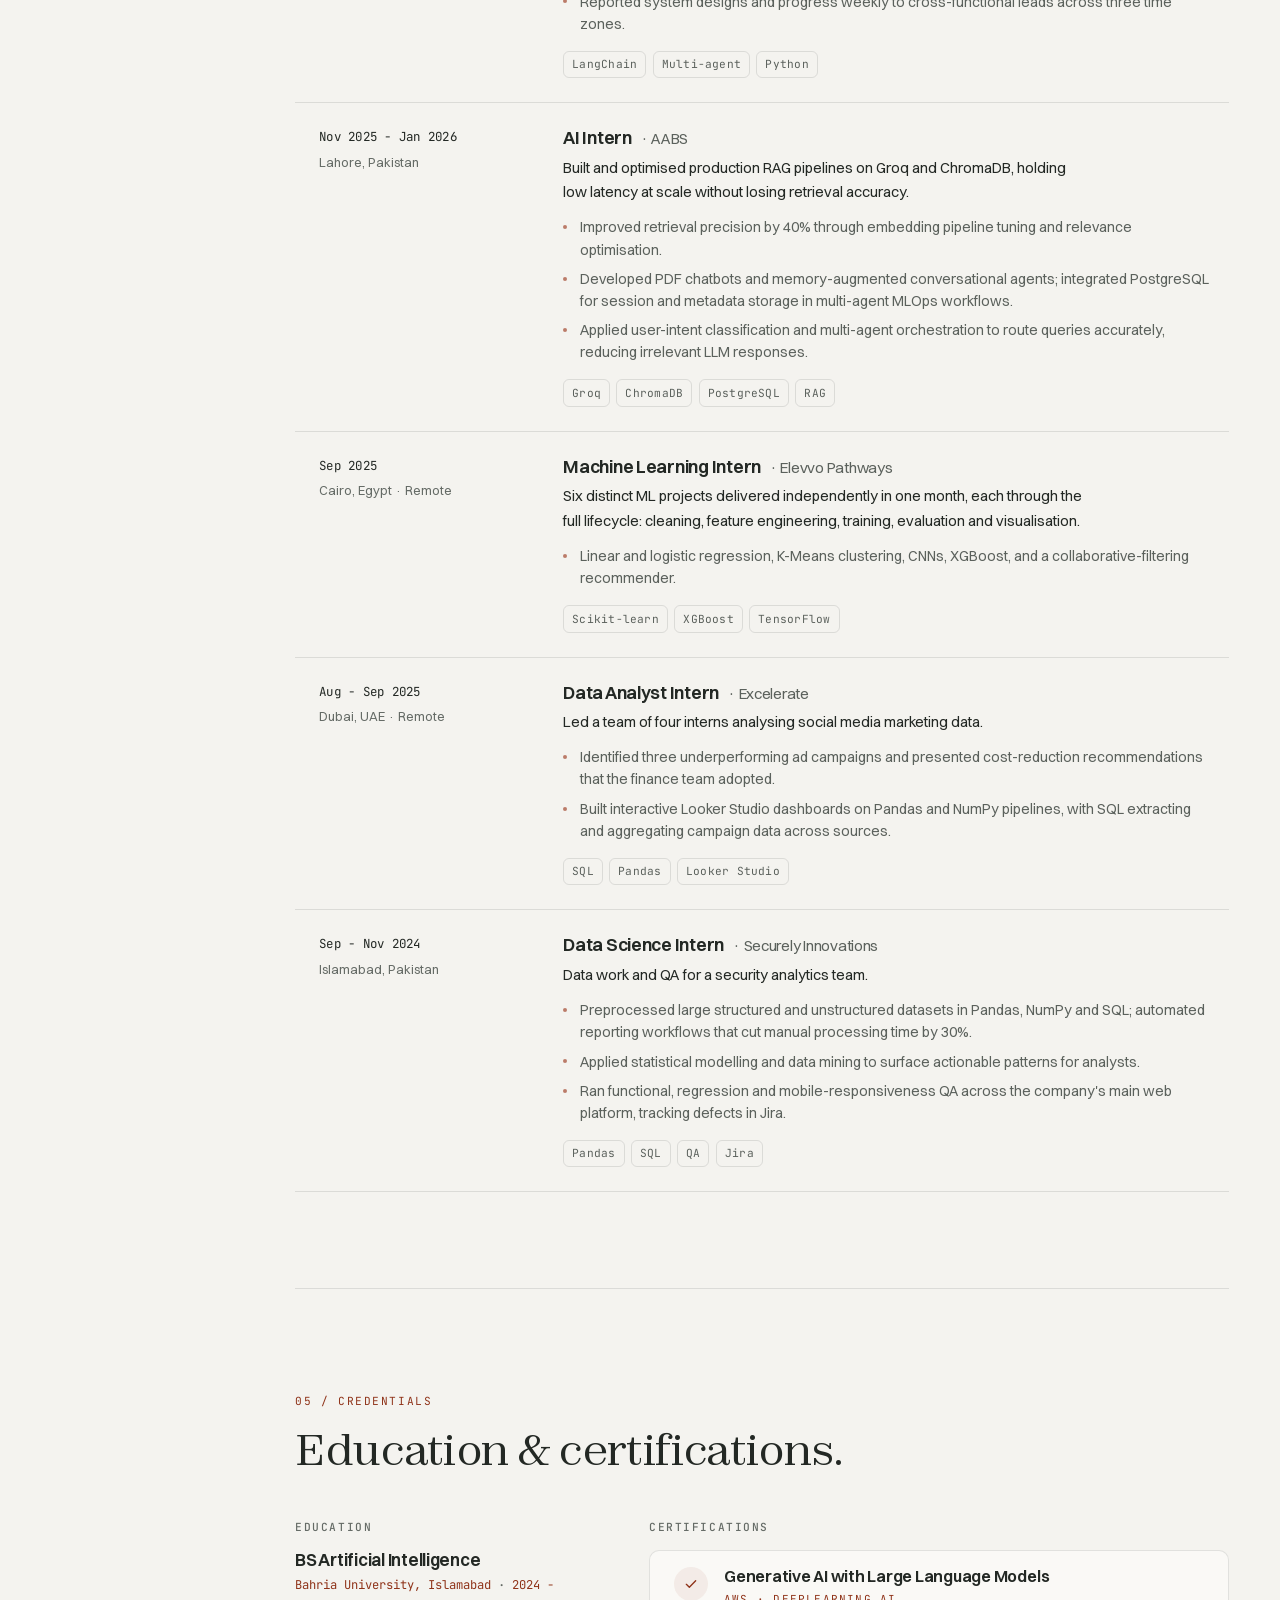
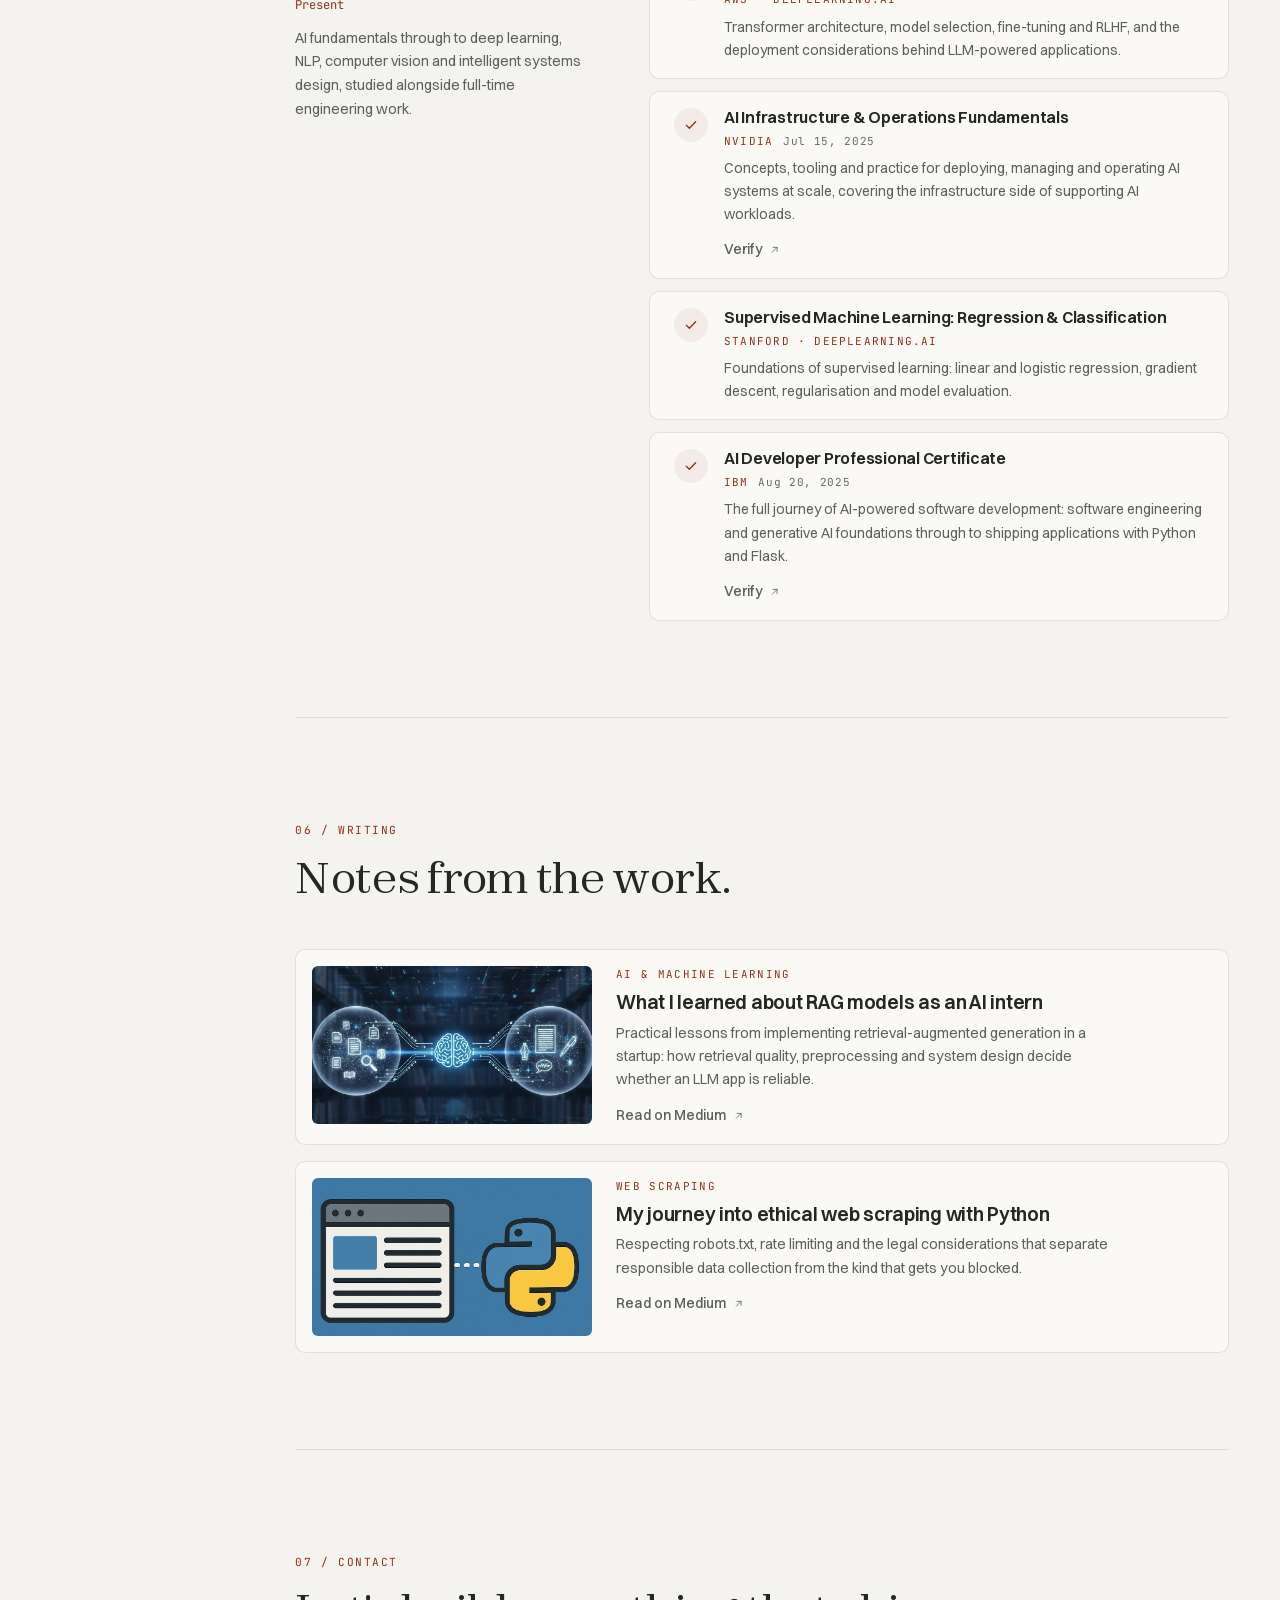
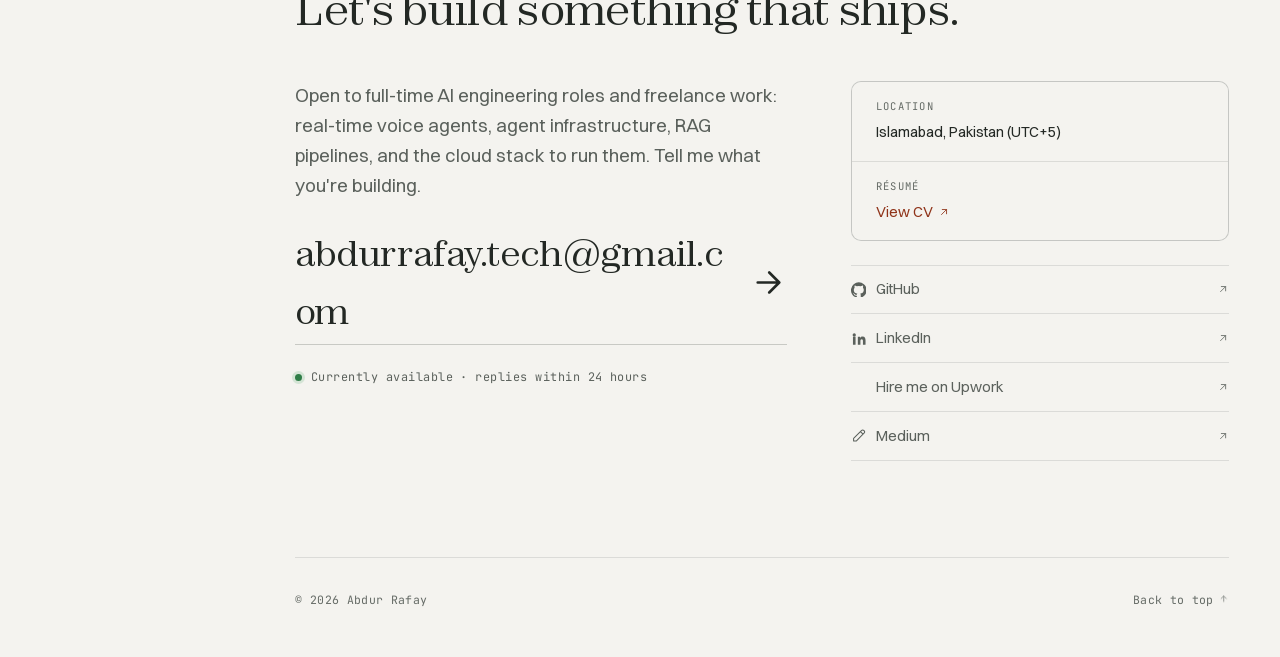
==== commit af96e731: "Shorten the headline, add barge-in, drop em dashes The headline read long because it repeated itself" ====
--- a/index.html
+++ b/index.html
@@ -97,7 +97,7 @@
       "alumniOf": { "@type": "EducationalOrganization", "name": "Bahria University" },
       "worksFor": { "@type": "Organization", "name": "Lythe Labs" },
       "address": { "@type": "PostalAddress", "addressLocality": "Islamabad", "addressCountry": "PK" },
-      "knowsAbout": ["Artificial Intelligence","Voice Agents","Real-Time Audio Streaming","Agent Infrastructure","Multi-Agent Systems","LLMs","RAG Pipelines","LangChain","Model Context Protocol","Python","FastAPI","AWS","Google Cloud","CI/CD","Docker","TensorFlow","PyTorch"],
+      "knowsAbout": ["Artificial Intelligence","Voice Agents","Real-Time Audio Streaming","Voice Activity Detection","Agent Infrastructure","Multi-Agent Systems","LLMs","RAG Pipelines","LangChain","Model Context Protocol","Python","FastAPI","AWS","Google Cloud","CI/CD","Docker","TensorFlow","PyTorch"],
       "sameAs": [
         "https://www.linkedin.com/in/abdur-rafay-ar/",
         "https://github.com/Abdur-Rafay-AR",
@@ -174,14 +174,14 @@
         <p class="status"><span class="status__dot"></span>Available for freelance &amp; full-time roles</p>
 
         <h1 class="hero__title">
-          I build <em>voice agents</em> and the agent infrastructure they run on.
+          I build <em>voice agents</em> and the infrastructure behind them.
         </h1>
 
         <p class="hero__lede">
           I'm Abdur Rafay, Member of Technical Staff at <strong>Lythe Labs</strong> (San Francisco, remote).
-          I ship production voice agents against a <strong>sub&#8209;500&nbsp;ms time-to-first-audio budget</strong>
-          &mdash; streaming ASR&nbsp;&rarr;&nbsp;LLM&nbsp;&rarr;&nbsp;TTS, client-side VAD, fully async &mdash;
-          and own the CI/CD and AWS stack underneath.
+          I ship production voice agents against a <strong>sub&#8209;500&nbsp;ms time-to-first-audio budget</strong>:
+          streaming ASR&nbsp;&rarr;&nbsp;LLM&nbsp;&rarr;&nbsp;TTS, client-side VAD, barge-in, fully async. I own the
+          CI/CD and AWS stack underneath them too.
           <span class="hero__lede-sub">25+ agent systems delivered across healthcare, finance, cybersecurity &amp; education.</span>
         </p>
 
@@ -242,8 +242,8 @@
         <p>
           At Lythe Labs I build production voice agents: real-time pipelines that stream
           ASR&nbsp;&rarr;&nbsp;LLM&nbsp;&rarr;&nbsp;TTS over a WebSocket so audio starts playing before the
-          sentence is finished, client-side VAD to decide when a caller has actually stopped talking,
-          and the tool-calling agent infrastructure underneath. The open-source Voice Agent Starter
+          sentence is finished, client-side VAD that decides when a caller has actually stopped talking and cancels
+          playback the moment they cut in, and the tool-calling agent infrastructure underneath. The open-source Voice Agent Starter
           Kit came out of that work. I also own the parts nobody volunteers for: CI/CD with automated
           test integration, the AWS production stack, MCP server development, and test plans for
           telephony-side tooling.
@@ -262,7 +262,7 @@
         <ul class="offer">
           <li>
             <h4>Real-time voice engineering</h4>
-            <p>Streaming ASR &rarr; LLM &rarr; TTS pipelines, WebSocket audio transport, VAD and endpointing, latency budgets and telemetry.</p>
+            <p>Streaming ASR &rarr; LLM &rarr; TTS pipelines, WebSocket audio transport, VAD, endpointing and barge-in, latency budgets and telemetry.</p>
           </li>
           <li>
             <h4>Agent infrastructure</h4>
@@ -309,7 +309,7 @@
         <ul>
           <li><span class="skill__name">LangChain</span><span class="skill__note">Agentic pipelines, tool calling, agent-to-agent coordination</span></li>
           <li><span class="skill__name">LLM APIs</span><span class="skill__note">OpenAI, Anthropic Claude, Groq, Google Gemini</span></li>
-          <li><span class="skill__name">Voice agents</span><span class="skill__note">Streaming ASR &rarr; LLM &rarr; TTS, WebSocket transport, VAD, latency budgets</span></li>
+          <li><span class="skill__name">Voice agents</span><span class="skill__note">Streaming ASR &rarr; LLM &rarr; TTS, WebSocket transport, VAD and barge-in, latency budgets</span></li>
           <li><span class="skill__name">RAG</span><span class="skill__note">Embedding pipelines, hybrid retrieval, relevance tuning</span></li>
           <li><span class="skill__name">MCP</span><span class="skill__note">Model Context Protocol server development</span></li>
           <li><span class="skill__name">TensorFlow &amp; PyTorch</span><span class="skill__note">CNNs, deep learning training loops</span></li>
@@ -367,16 +367,16 @@
         <div class="case__main">
           <h3 class="case__title">Voice Agent Starter Kit <span class="case__org">Lythe Labs</span></h3>
           <p class="case__summary">
-            A complete real-time voice loop &mdash; microphone to spoken reply &mdash; with the
-            latency work already done and the ASR, LLM and TTS providers left swappable.
+            A complete real-time voice loop, microphone to spoken reply, with the latency
+            work already done and the ASR, LLM and TTS providers left swappable.
           </p>
           <dl class="case__detail">
             <div><dt>Role</dt><dd>Designed and shipped it. Pipeline, transport, adapters, telemetry.</dd></div>
-            <div><dt>Problem</dt><dd>A phone conversation tolerates about half a second of silence before it stops feeling like a conversation. Every new voice project was rebuilding the same latency-critical scaffolding to get there: audio transport, turn detection, streaming across three providers that each want to be awaited differently.</dd></div>
-            <div><dt>Approach</dt><dd>Stream everything. Audio moves over a WebSocket, the LLM emits text deltas, and TTS chunks start playing before the sentence is finished, so time-to-first-audio stops depending on total response length. Client-side VAD decides when the caller has actually stopped rather than waiting on a fixed timeout, the whole path stays async so no provider call can block another, and every stage is instrumented so a regression shows up as a number instead of a complaint.</dd></div>
+            <div><dt>Problem</dt><dd>A phone conversation tolerates about half a second of silence before it stops feeling like a conversation, and real callers interrupt. Every new voice project was rebuilding the same latency-critical scaffolding to get there: audio transport, turn detection, barge-in, streaming across three providers that each want to be awaited differently.</dd></div>
+            <div><dt>Approach</dt><dd>Stream everything. Audio moves over a WebSocket, the LLM emits text deltas, and TTS chunks start playing before the sentence is finished, so time-to-first-audio stops depending on total response length. Client-side VAD decides when the caller has actually stopped rather than waiting on a fixed timeout, and doubles as barge-in: speech during playback cancels the in-flight generation and the queued audio, so the agent stops talking the moment it is interrupted instead of finishing a sentence nobody is listening to. The whole path stays async so no provider call can block another, and every stage is instrumented so a regression shows up as a number instead of a complaint.</dd></div>
             <div><dt>Outcome</dt><dd>Open-sourced and Dockerised. New voice projects start from a working loop with a latency summary endpoint, instead of from an empty <code>main.py</code>.</dd></div>
           </dl>
-          <ul class="stack"><li>FastAPI</li><li>WebSockets</li><li>Deepgram</li><li>Groq</li><li>Cartesia</li><li>VAD</li><li>asyncio</li><li>Docker</li></ul>
+          <ul class="stack"><li>FastAPI</li><li>WebSockets</li><li>Deepgram</li><li>Groq</li><li>Cartesia</li><li>VAD + barge-in</li><li>asyncio</li><li>Docker</li></ul>
           <div class="case__links">
             <a class="link-out" href="https://github.com/lythelab/voice-agent-starter-kit" target="_blank" rel="noopener">
               <svg class="ico" aria-hidden="true"><use href="#i-github"/></svg>Source
@@ -510,7 +510,7 @@
           <h3>Member of Technical Staff <span class="role__org">Lythe Labs</span></h3>
           <p>Building and shipping production voice agents, multi-agent systems, and the infrastructure that runs them: system design through deployment, solo, across a distributed remote team.</p>
           <ul class="bullets">
-            <li>Designed and shipped the open-source Voice Agent Starter Kit: a streaming ASR &rarr; LLM &rarr; TTS loop over WebSockets with client-side VAD and built-in latency telemetry, cutting voice agent integration time on new projects.</li>
+            <li>Designed and shipped the open-source Voice Agent Starter Kit: a streaming ASR &rarr; LLM &rarr; TTS loop over WebSockets with client-side VAD, barge-in and built-in latency telemetry, cutting voice agent integration time on new projects.</li>
             <li>Built real-time voice pipelines and tool-calling agent infrastructure against a sub-500&nbsp;ms time-to-first-audio budget, keeping the whole path async so no provider call blocks another.</li>
             <li>Engineered a long-running autonomous agent supporting weeks of continuous runtime, using LLM planning, sandboxed execution, persistent memory, resumable sessions.</li>
             <li>Own CI/CD infrastructure with automated test integration, the AWS production stack, and MCP server development end-to-end.</li>
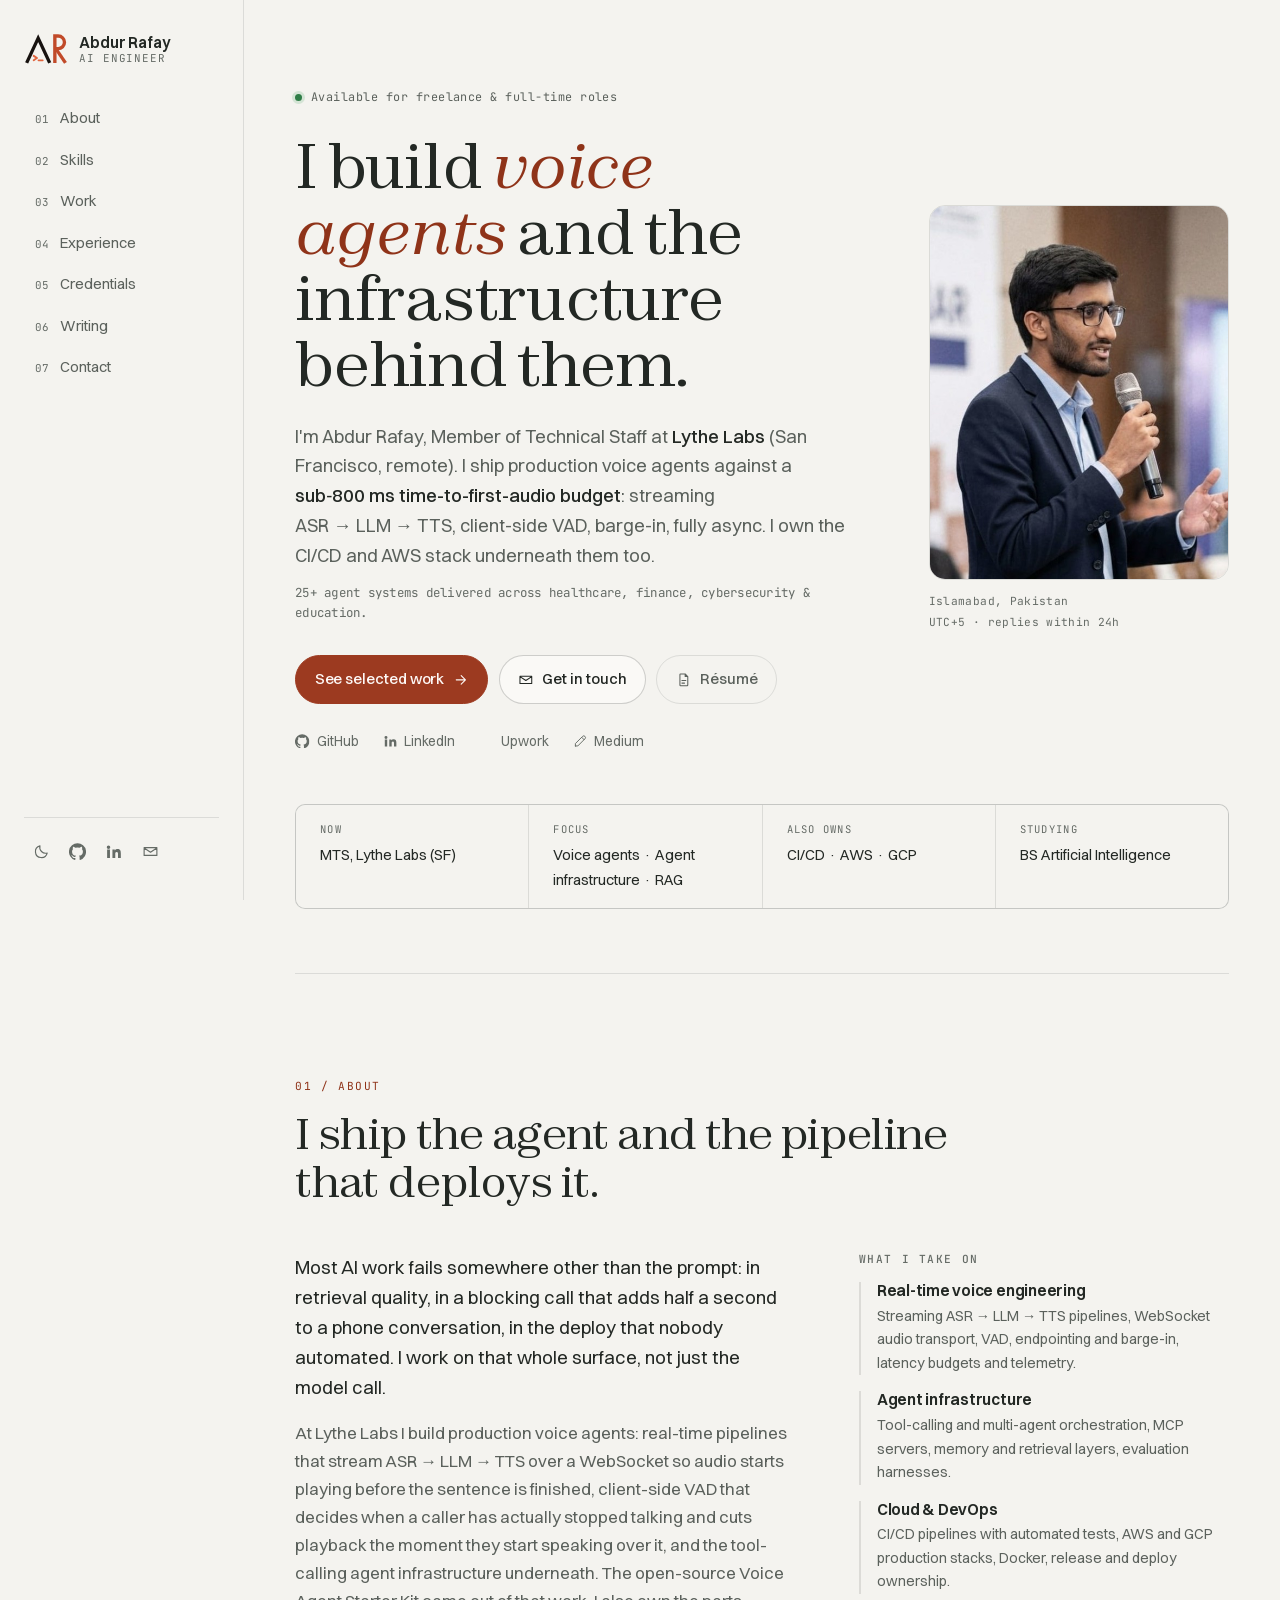
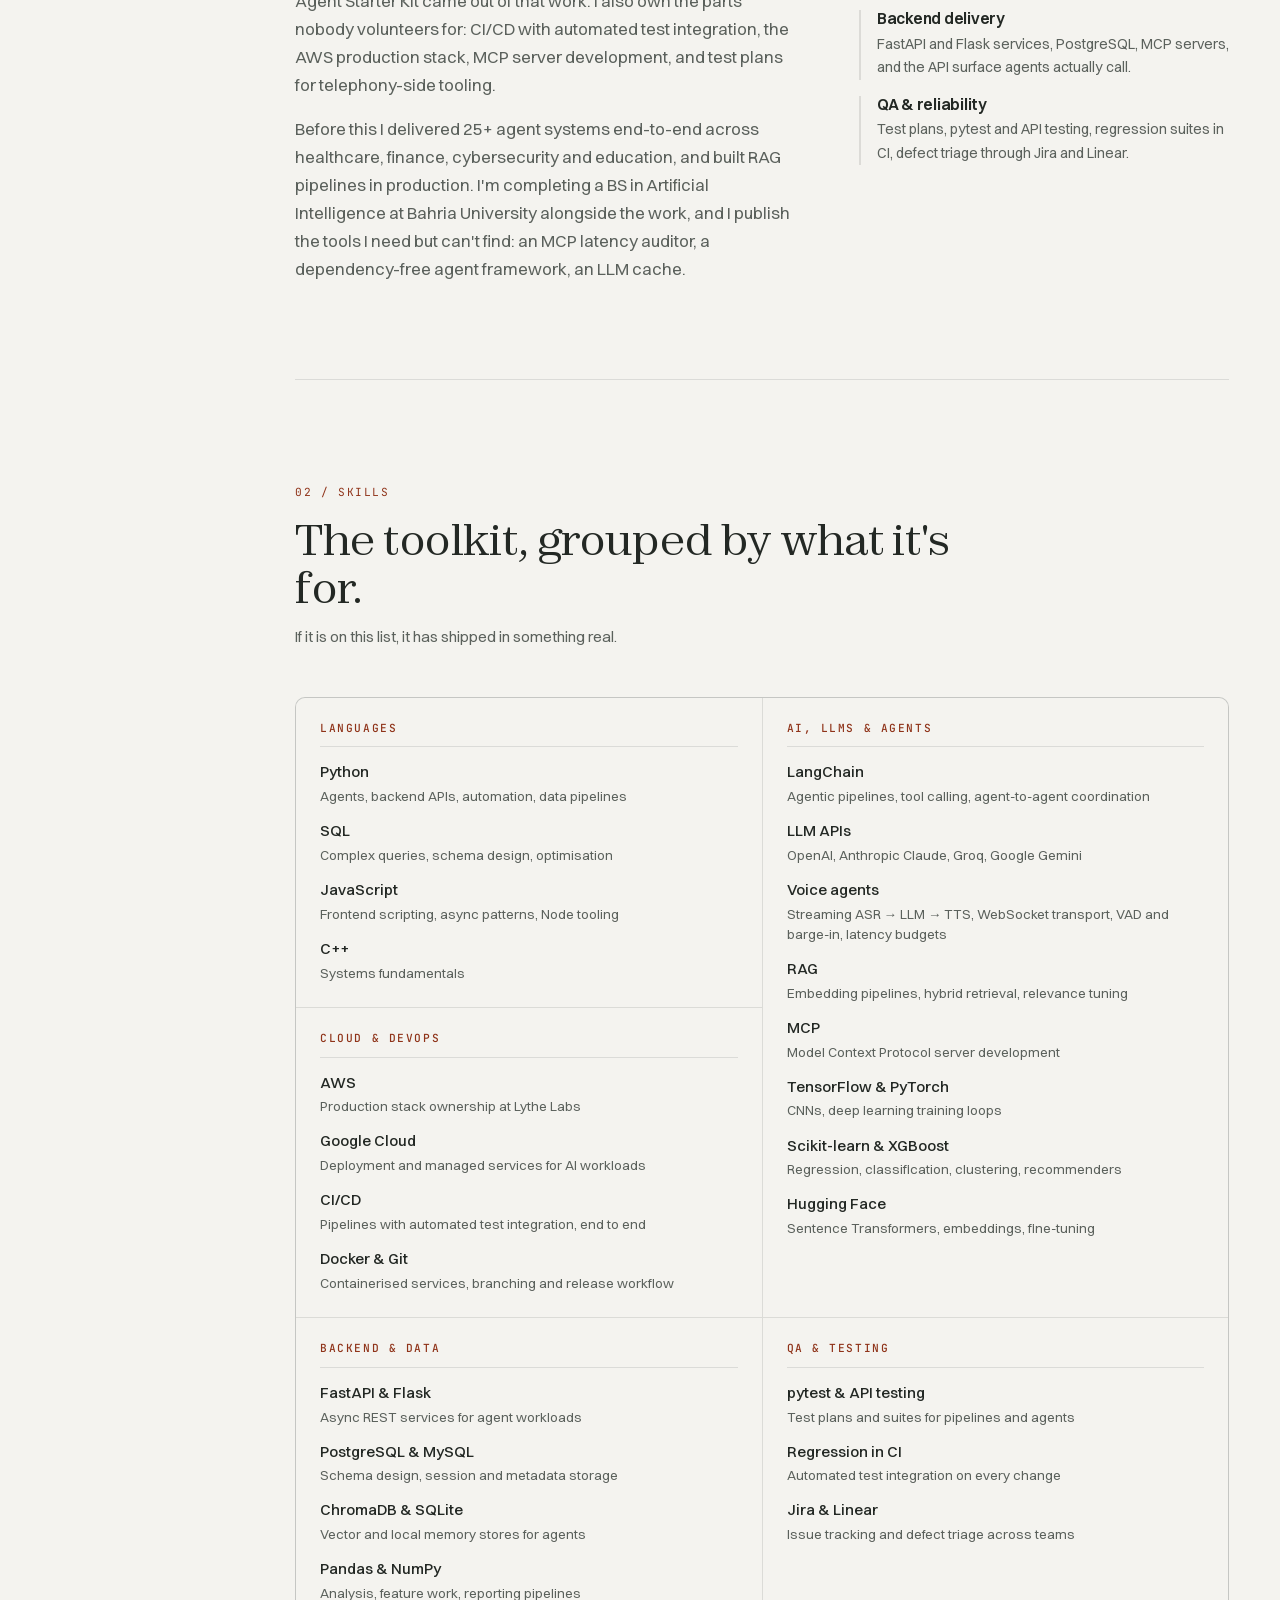
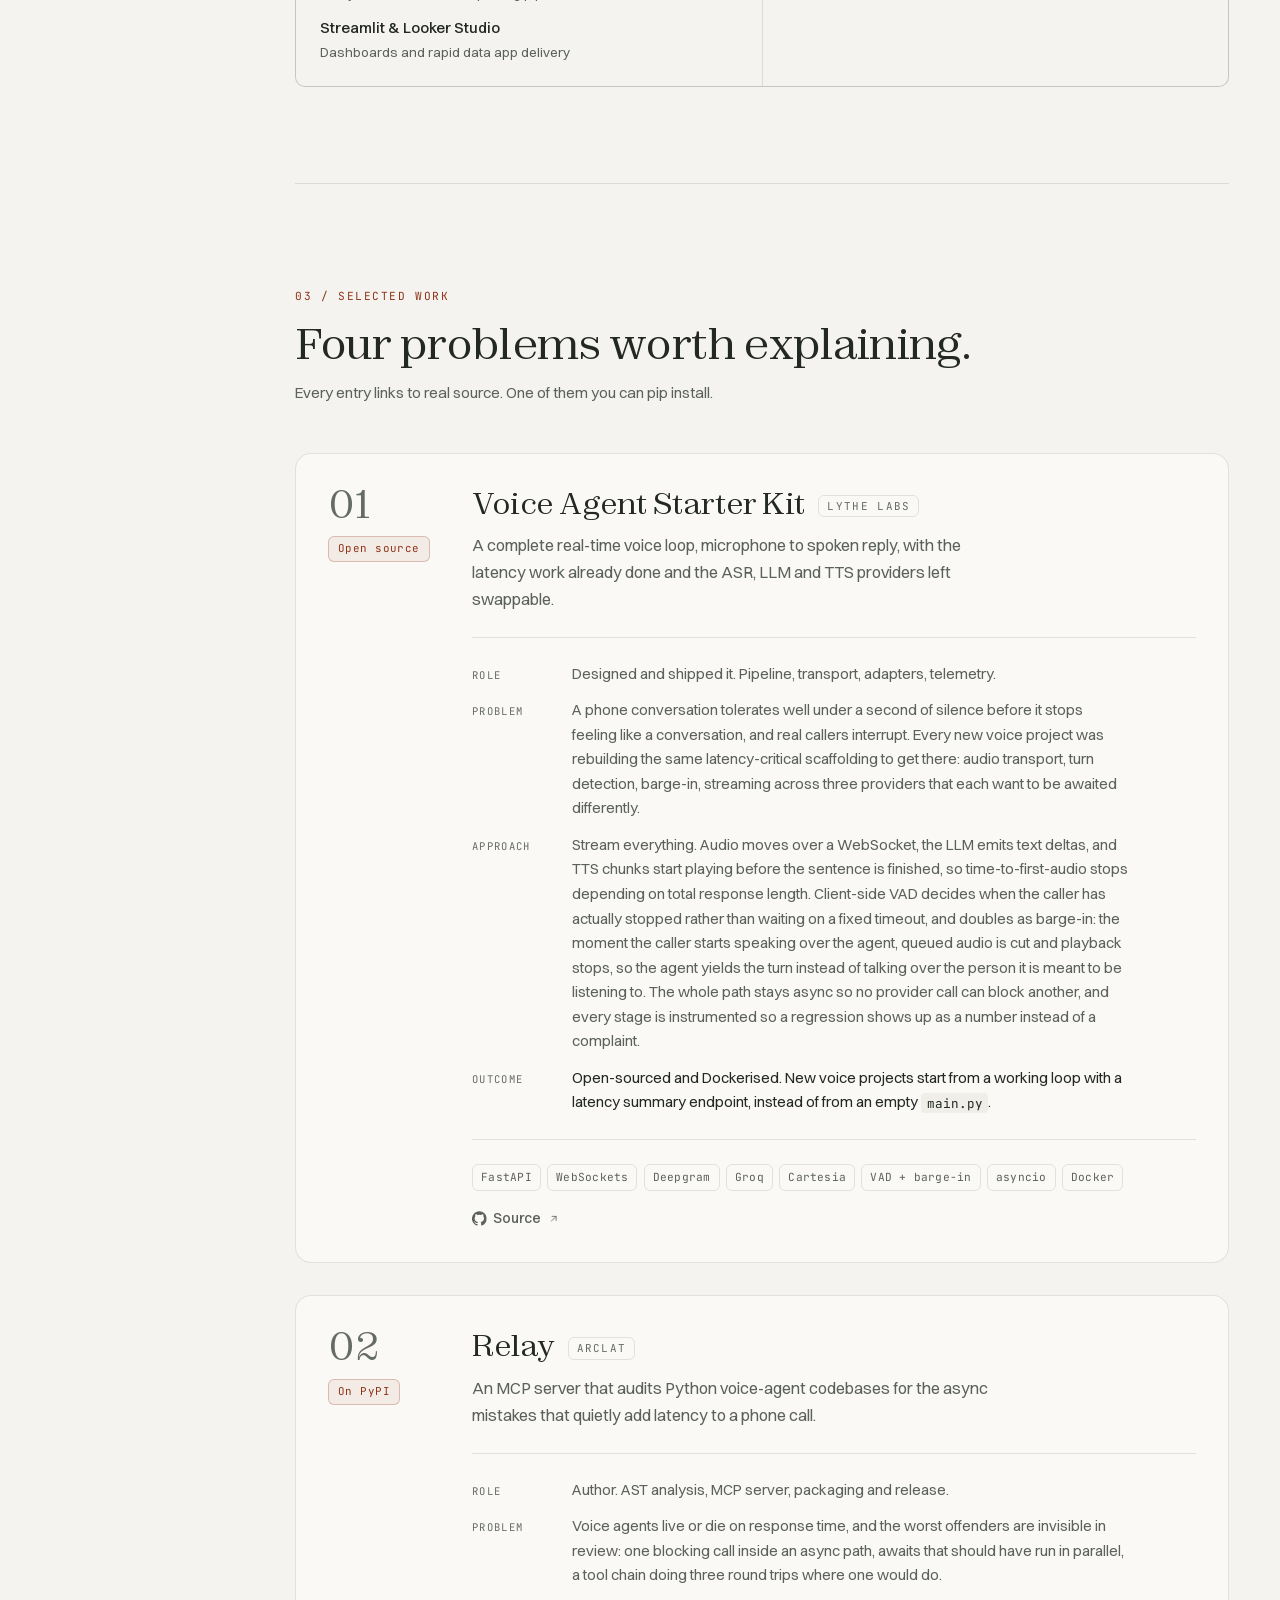
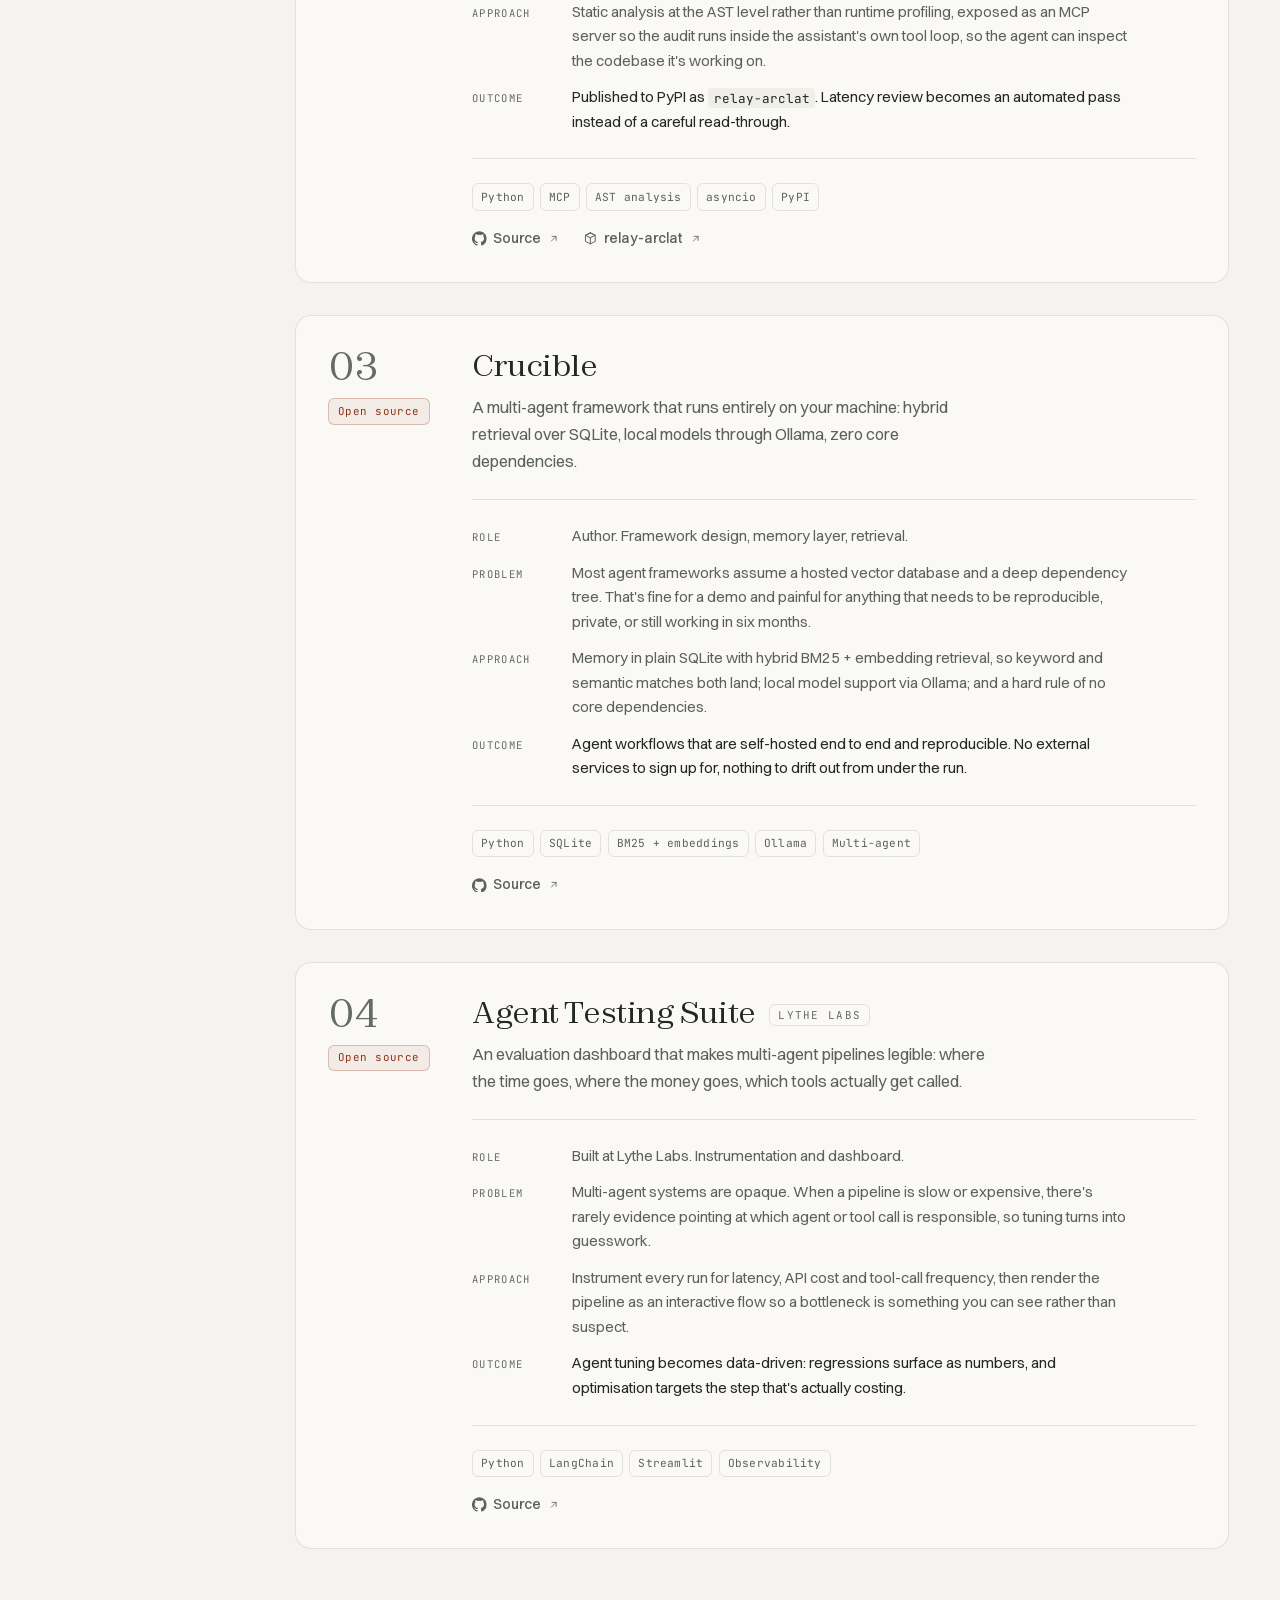
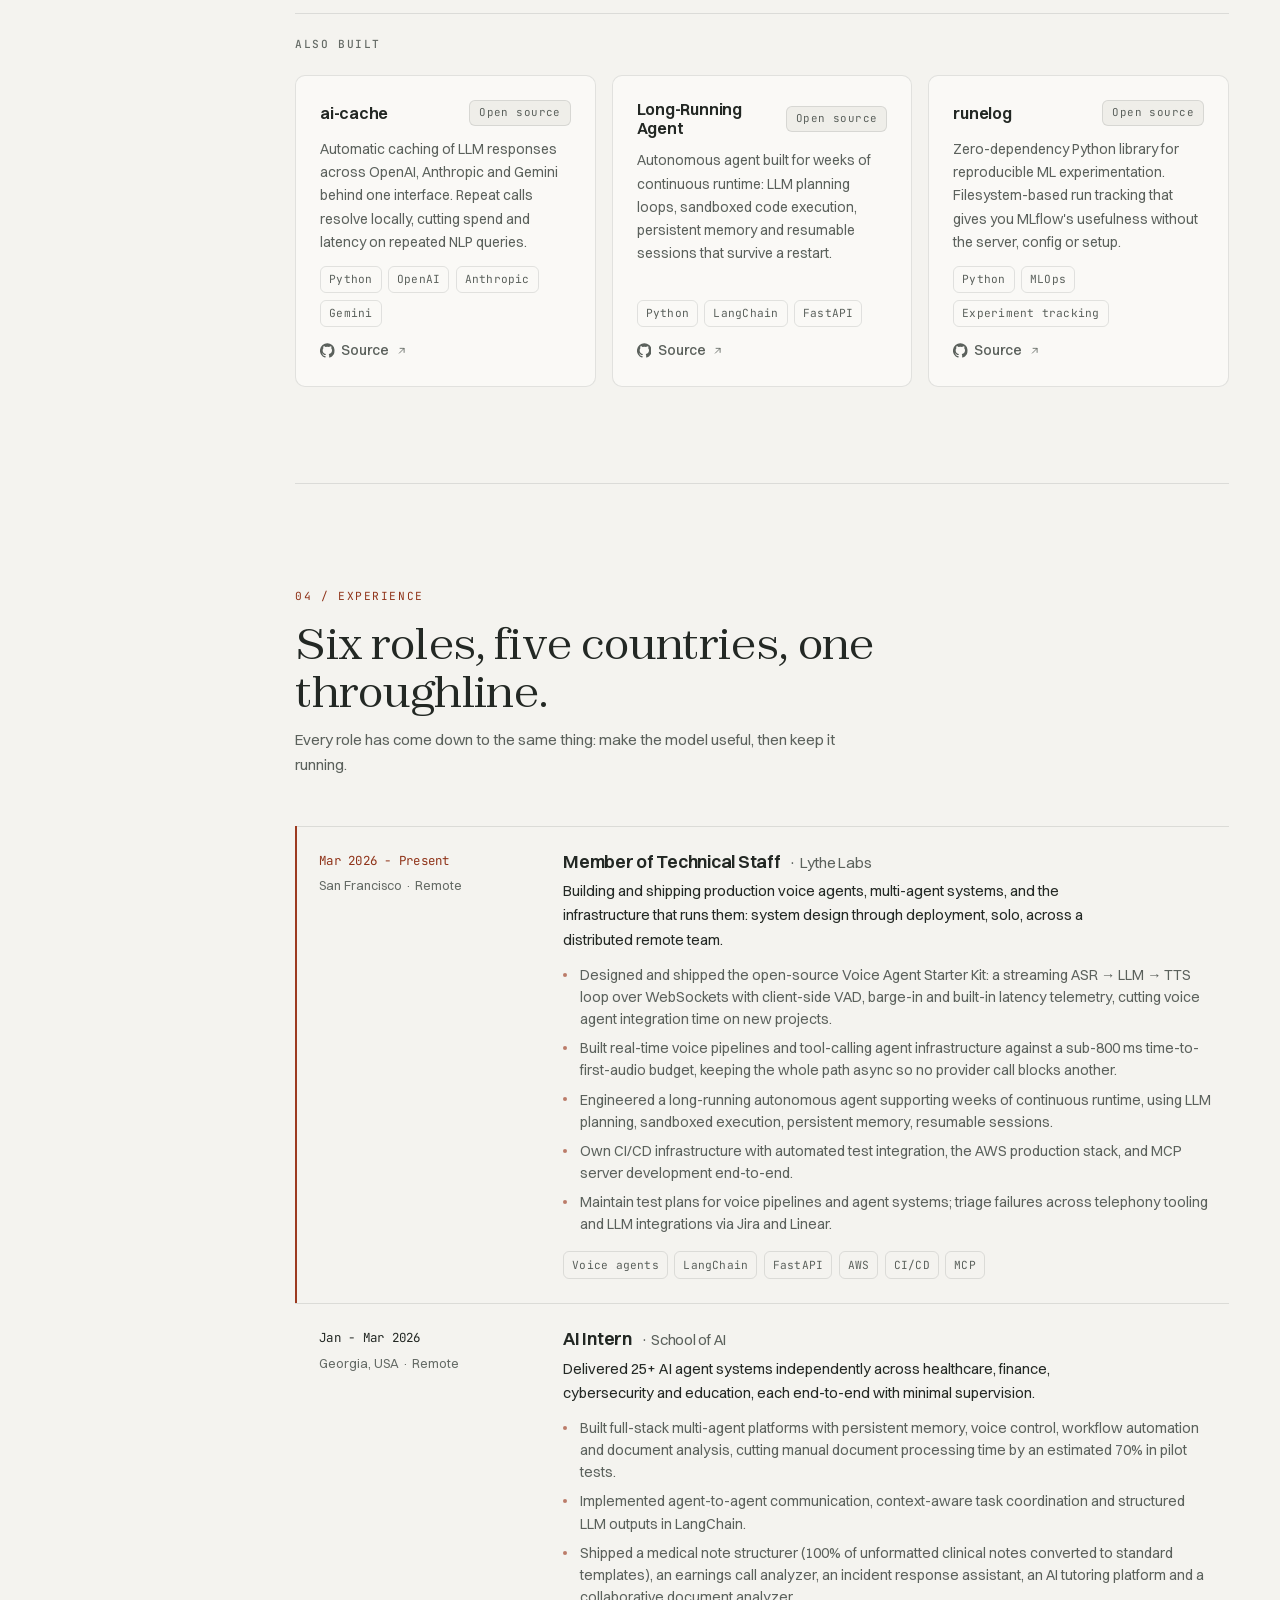
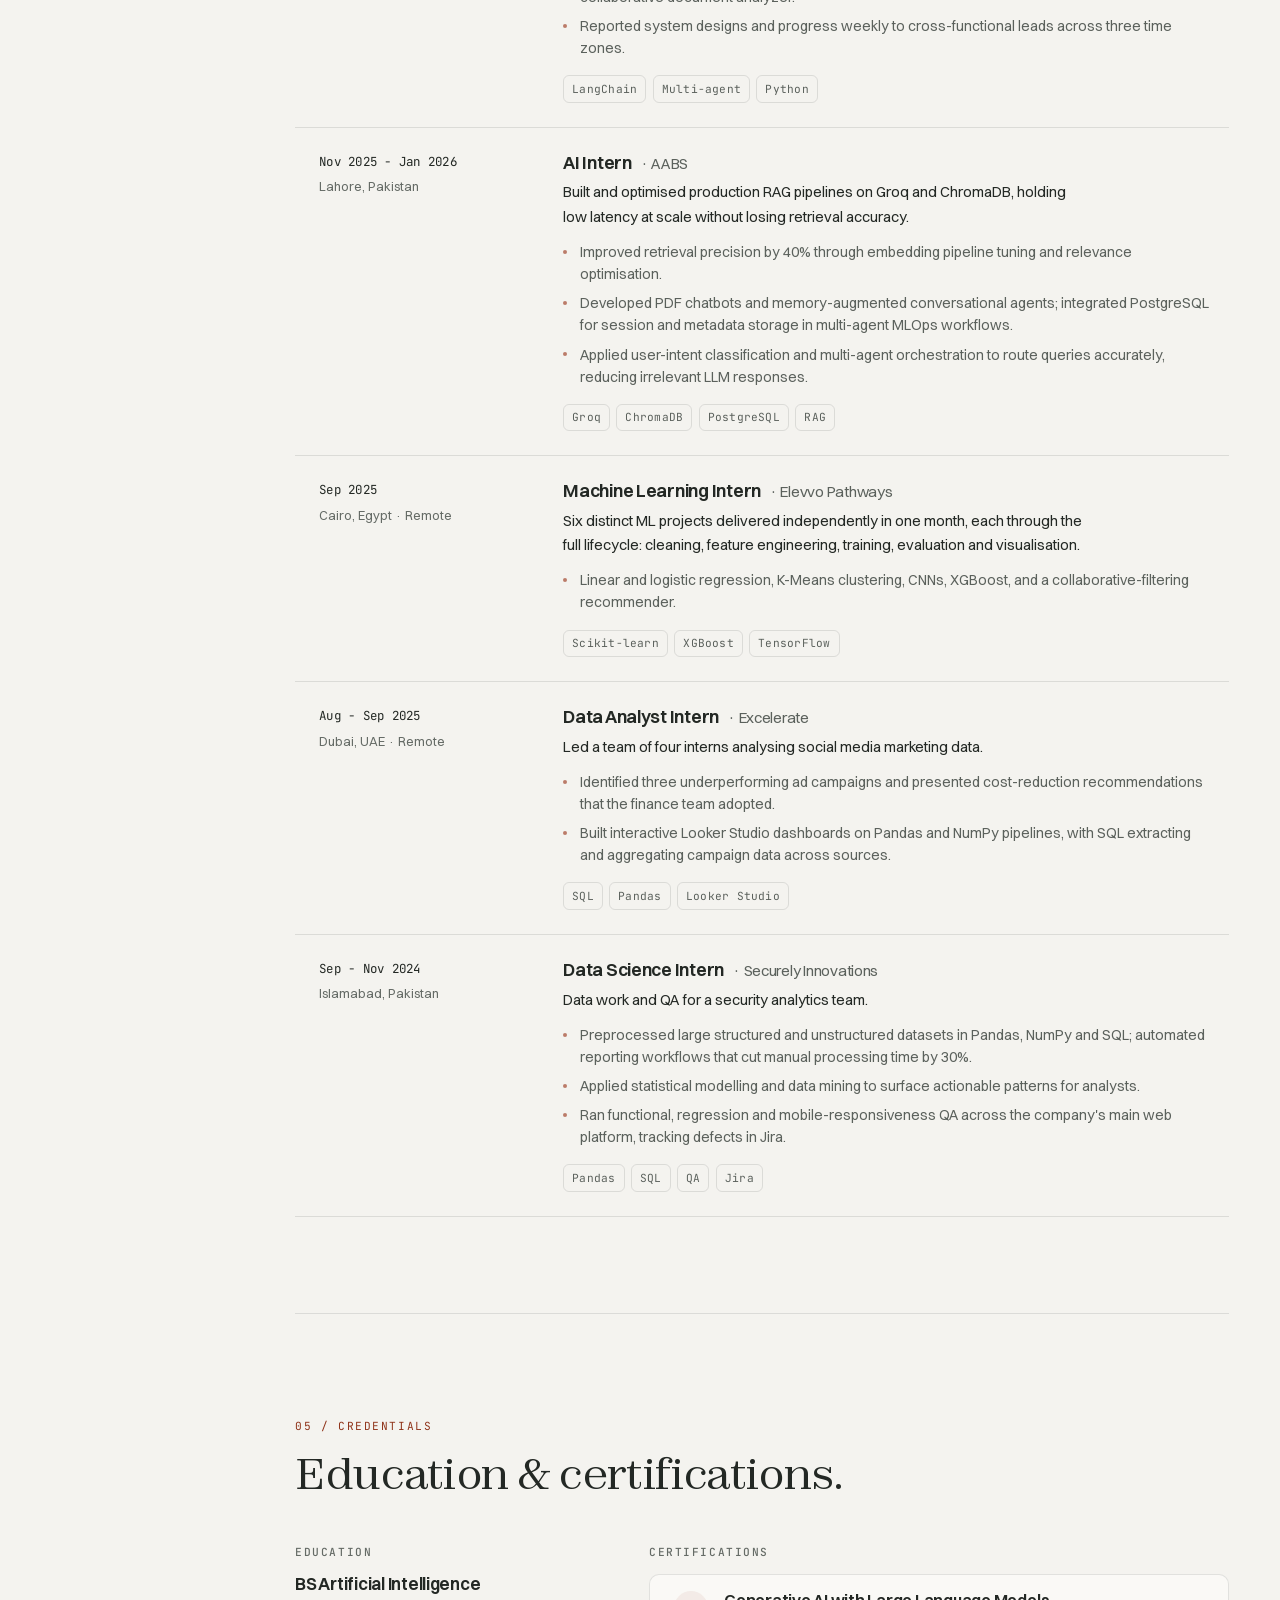
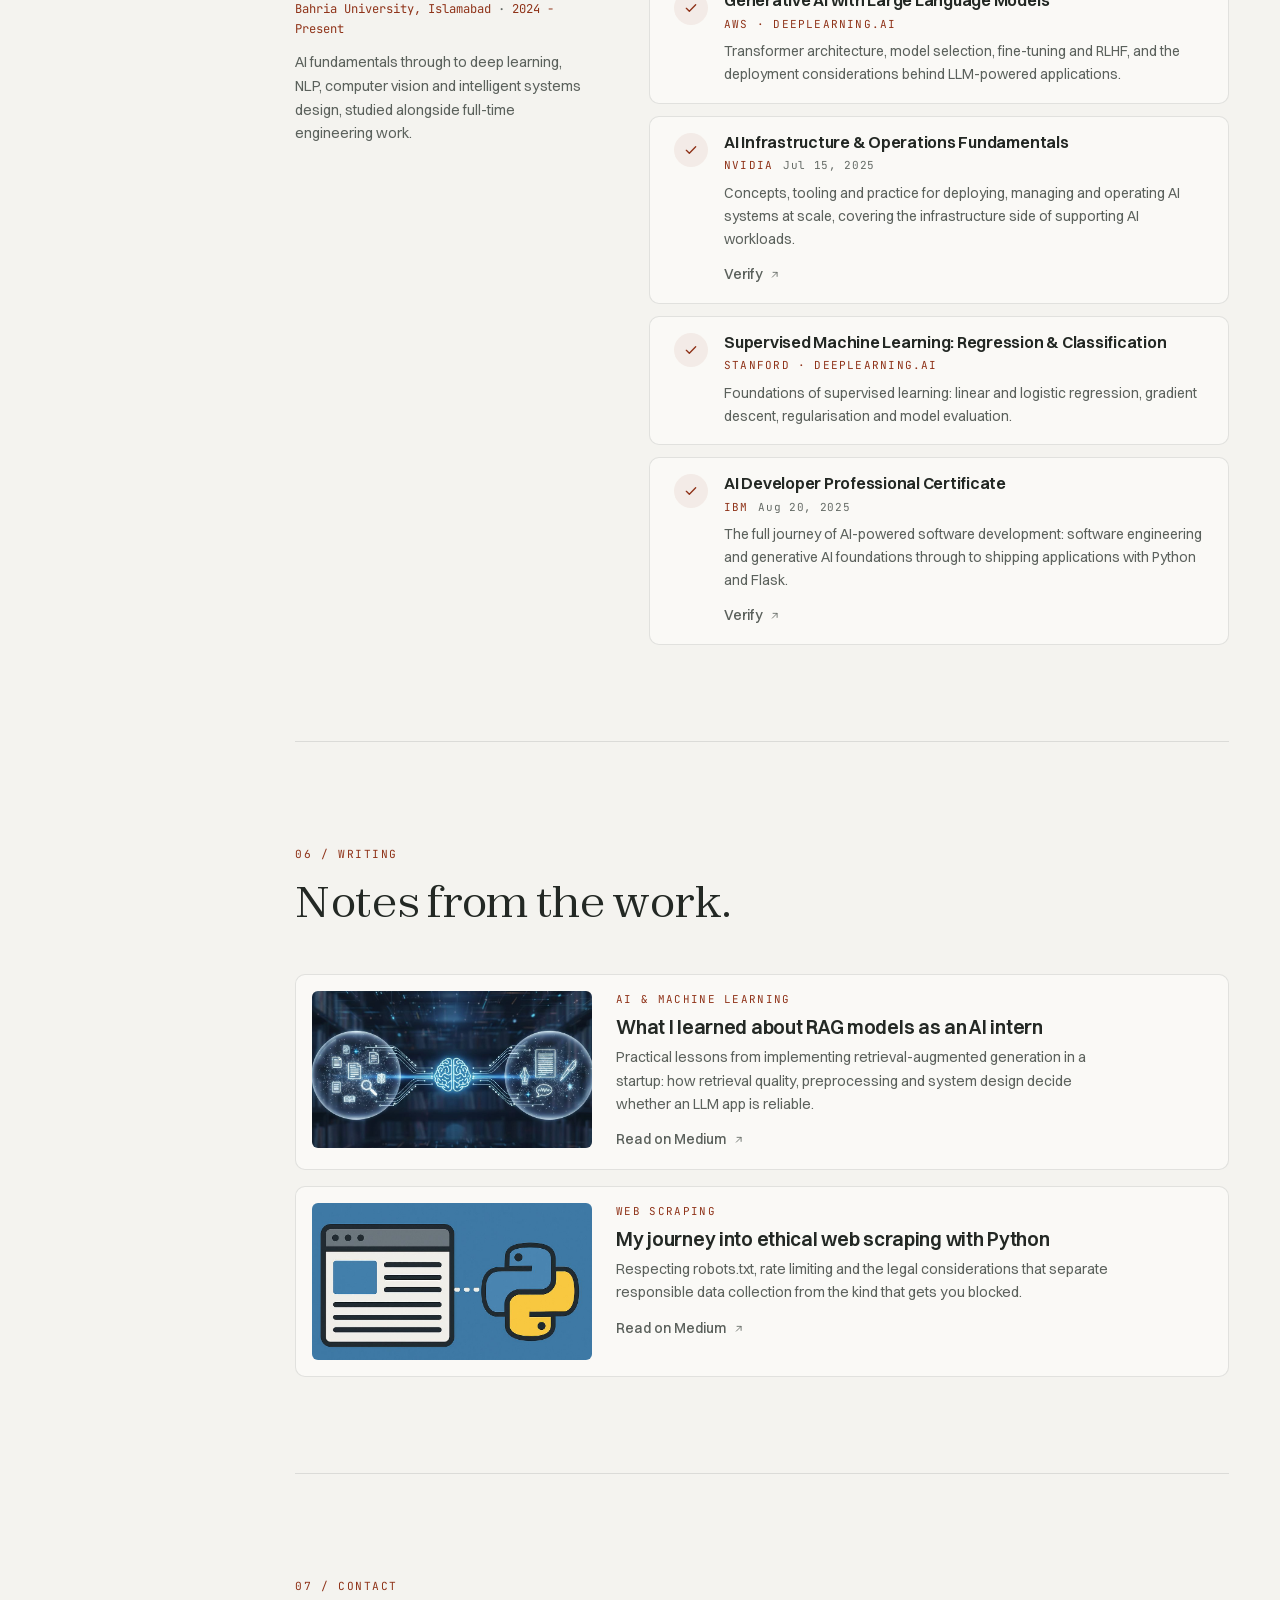
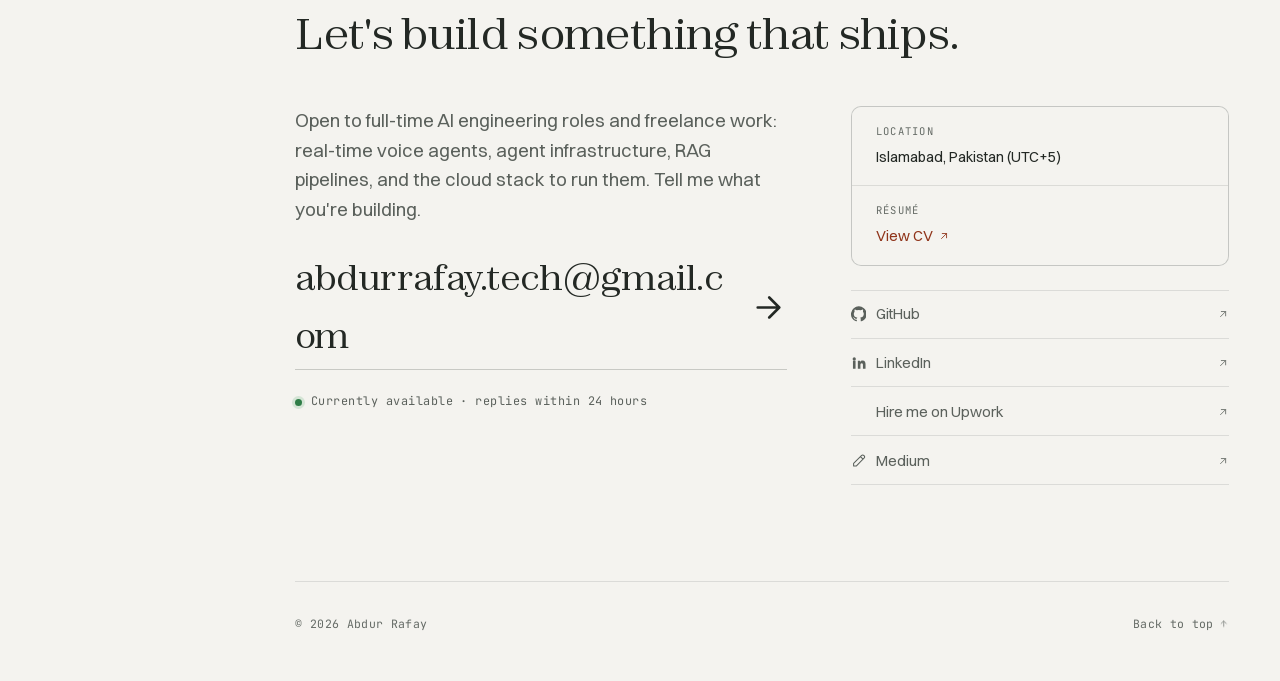
==== commit 28d14e62: "Correct the latency budget to 800ms and the barge-in behaviour Both were claims I could not verify f" ====
--- a/index.html
+++ b/index.html
@@ -5,7 +5,7 @@
 <meta name="viewport" content="width=device-width, initial-scale=1">
 
 <title>Abdur Rafay | AI Engineer: voice agents &amp; agent infrastructure</title>
-<meta name="description" content="Abdur Rafay is a Member of Technical Staff at Lythe Labs (SF). He builds real-time voice agents against a sub-500ms time-to-first-audio budget, the agent infrastructure around them, and the CI/CD and AWS stack that runs it.">
+<meta name="description" content="Abdur Rafay is a Member of Technical Staff at Lythe Labs (SF). He builds real-time voice agents against a sub-800ms time-to-first-audio budget, the agent infrastructure around them, and the CI/CD and AWS stack that runs it.">
 <meta name="author" content="Abdur Rafay">
 <meta name="robots" content="index, follow">
 <meta name="color-scheme" content="dark light">
@@ -179,7 +179,7 @@
 
         <p class="hero__lede">
           I'm Abdur Rafay, Member of Technical Staff at <strong>Lythe Labs</strong> (San Francisco, remote).
-          I ship production voice agents against a <strong>sub&#8209;500&nbsp;ms time-to-first-audio budget</strong>:
+          I ship production voice agents against a <strong>sub&#8209;800&nbsp;ms time-to-first-audio budget</strong>:
           streaming ASR&nbsp;&rarr;&nbsp;LLM&nbsp;&rarr;&nbsp;TTS, client-side VAD, barge-in, fully async. I own the
           CI/CD and AWS stack underneath them too.
           <span class="hero__lede-sub">25+ agent systems delivered across healthcare, finance, cybersecurity &amp; education.</span>
@@ -242,8 +242,8 @@
         <p>
           At Lythe Labs I build production voice agents: real-time pipelines that stream
           ASR&nbsp;&rarr;&nbsp;LLM&nbsp;&rarr;&nbsp;TTS over a WebSocket so audio starts playing before the
-          sentence is finished, client-side VAD that decides when a caller has actually stopped talking and cancels
-          playback the moment they cut in, and the tool-calling agent infrastructure underneath. The open-source Voice Agent Starter
+          sentence is finished, client-side VAD that decides when a caller has actually stopped talking and cuts
+          playback the moment they start speaking over it, and the tool-calling agent infrastructure underneath. The open-source Voice Agent Starter
           Kit came out of that work. I also own the parts nobody volunteers for: CI/CD with automated
           test integration, the AWS production stack, MCP server development, and test plans for
           telephony-side tooling.
@@ -372,8 +372,8 @@
           </p>
           <dl class="case__detail">
             <div><dt>Role</dt><dd>Designed and shipped it. Pipeline, transport, adapters, telemetry.</dd></div>
-            <div><dt>Problem</dt><dd>A phone conversation tolerates about half a second of silence before it stops feeling like a conversation, and real callers interrupt. Every new voice project was rebuilding the same latency-critical scaffolding to get there: audio transport, turn detection, barge-in, streaming across three providers that each want to be awaited differently.</dd></div>
-            <div><dt>Approach</dt><dd>Stream everything. Audio moves over a WebSocket, the LLM emits text deltas, and TTS chunks start playing before the sentence is finished, so time-to-first-audio stops depending on total response length. Client-side VAD decides when the caller has actually stopped rather than waiting on a fixed timeout, and doubles as barge-in: speech during playback cancels the in-flight generation and the queued audio, so the agent stops talking the moment it is interrupted instead of finishing a sentence nobody is listening to. The whole path stays async so no provider call can block another, and every stage is instrumented so a regression shows up as a number instead of a complaint.</dd></div>
+            <div><dt>Problem</dt><dd>A phone conversation tolerates well under a second of silence before it stops feeling like a conversation, and real callers interrupt. Every new voice project was rebuilding the same latency-critical scaffolding to get there: audio transport, turn detection, barge-in, streaming across three providers that each want to be awaited differently.</dd></div>
+            <div><dt>Approach</dt><dd>Stream everything. Audio moves over a WebSocket, the LLM emits text deltas, and TTS chunks start playing before the sentence is finished, so time-to-first-audio stops depending on total response length. Client-side VAD decides when the caller has actually stopped rather than waiting on a fixed timeout, and doubles as barge-in: the moment the caller starts speaking over the agent, queued audio is cut and playback stops, so the agent yields the turn instead of talking over the person it is meant to be listening to. The whole path stays async so no provider call can block another, and every stage is instrumented so a regression shows up as a number instead of a complaint.</dd></div>
             <div><dt>Outcome</dt><dd>Open-sourced and Dockerised. New voice projects start from a working loop with a latency summary endpoint, instead of from an empty <code>main.py</code>.</dd></div>
           </dl>
           <ul class="stack"><li>FastAPI</li><li>WebSockets</li><li>Deepgram</li><li>Groq</li><li>Cartesia</li><li>VAD + barge-in</li><li>asyncio</li><li>Docker</li></ul>
@@ -511,7 +511,7 @@
           <p>Building and shipping production voice agents, multi-agent systems, and the infrastructure that runs them: system design through deployment, solo, across a distributed remote team.</p>
           <ul class="bullets">
             <li>Designed and shipped the open-source Voice Agent Starter Kit: a streaming ASR &rarr; LLM &rarr; TTS loop over WebSockets with client-side VAD, barge-in and built-in latency telemetry, cutting voice agent integration time on new projects.</li>
-            <li>Built real-time voice pipelines and tool-calling agent infrastructure against a sub-500&nbsp;ms time-to-first-audio budget, keeping the whole path async so no provider call blocks another.</li>
+            <li>Built real-time voice pipelines and tool-calling agent infrastructure against a sub-800&nbsp;ms time-to-first-audio budget, keeping the whole path async so no provider call blocks another.</li>
             <li>Engineered a long-running autonomous agent supporting weeks of continuous runtime, using LLM planning, sandboxed execution, persistent memory, resumable sessions.</li>
             <li>Own CI/CD infrastructure with automated test integration, the AWS production stack, and MCP server development end-to-end.</li>
             <li>Maintain test plans for voice pipelines and agent systems; triage failures across telephony tooling and LLM integrations via Jira and Linear.</li>
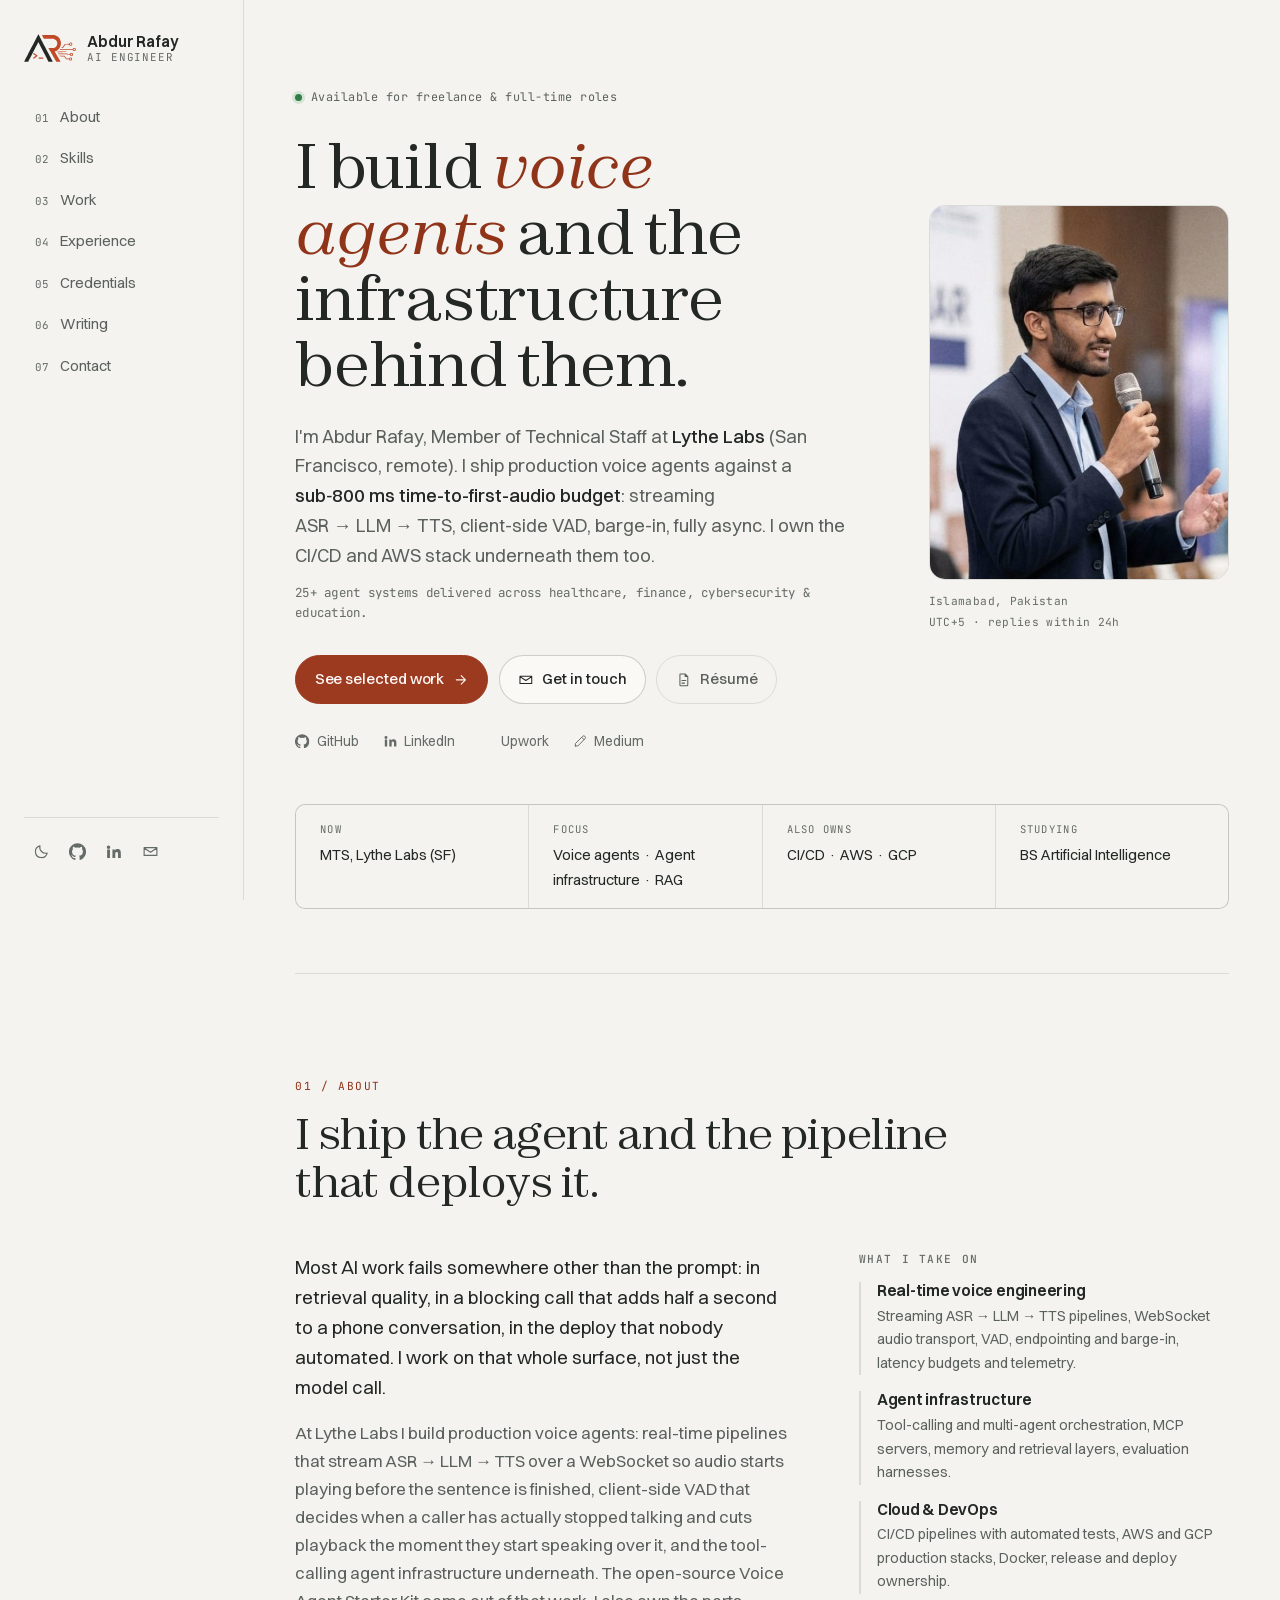
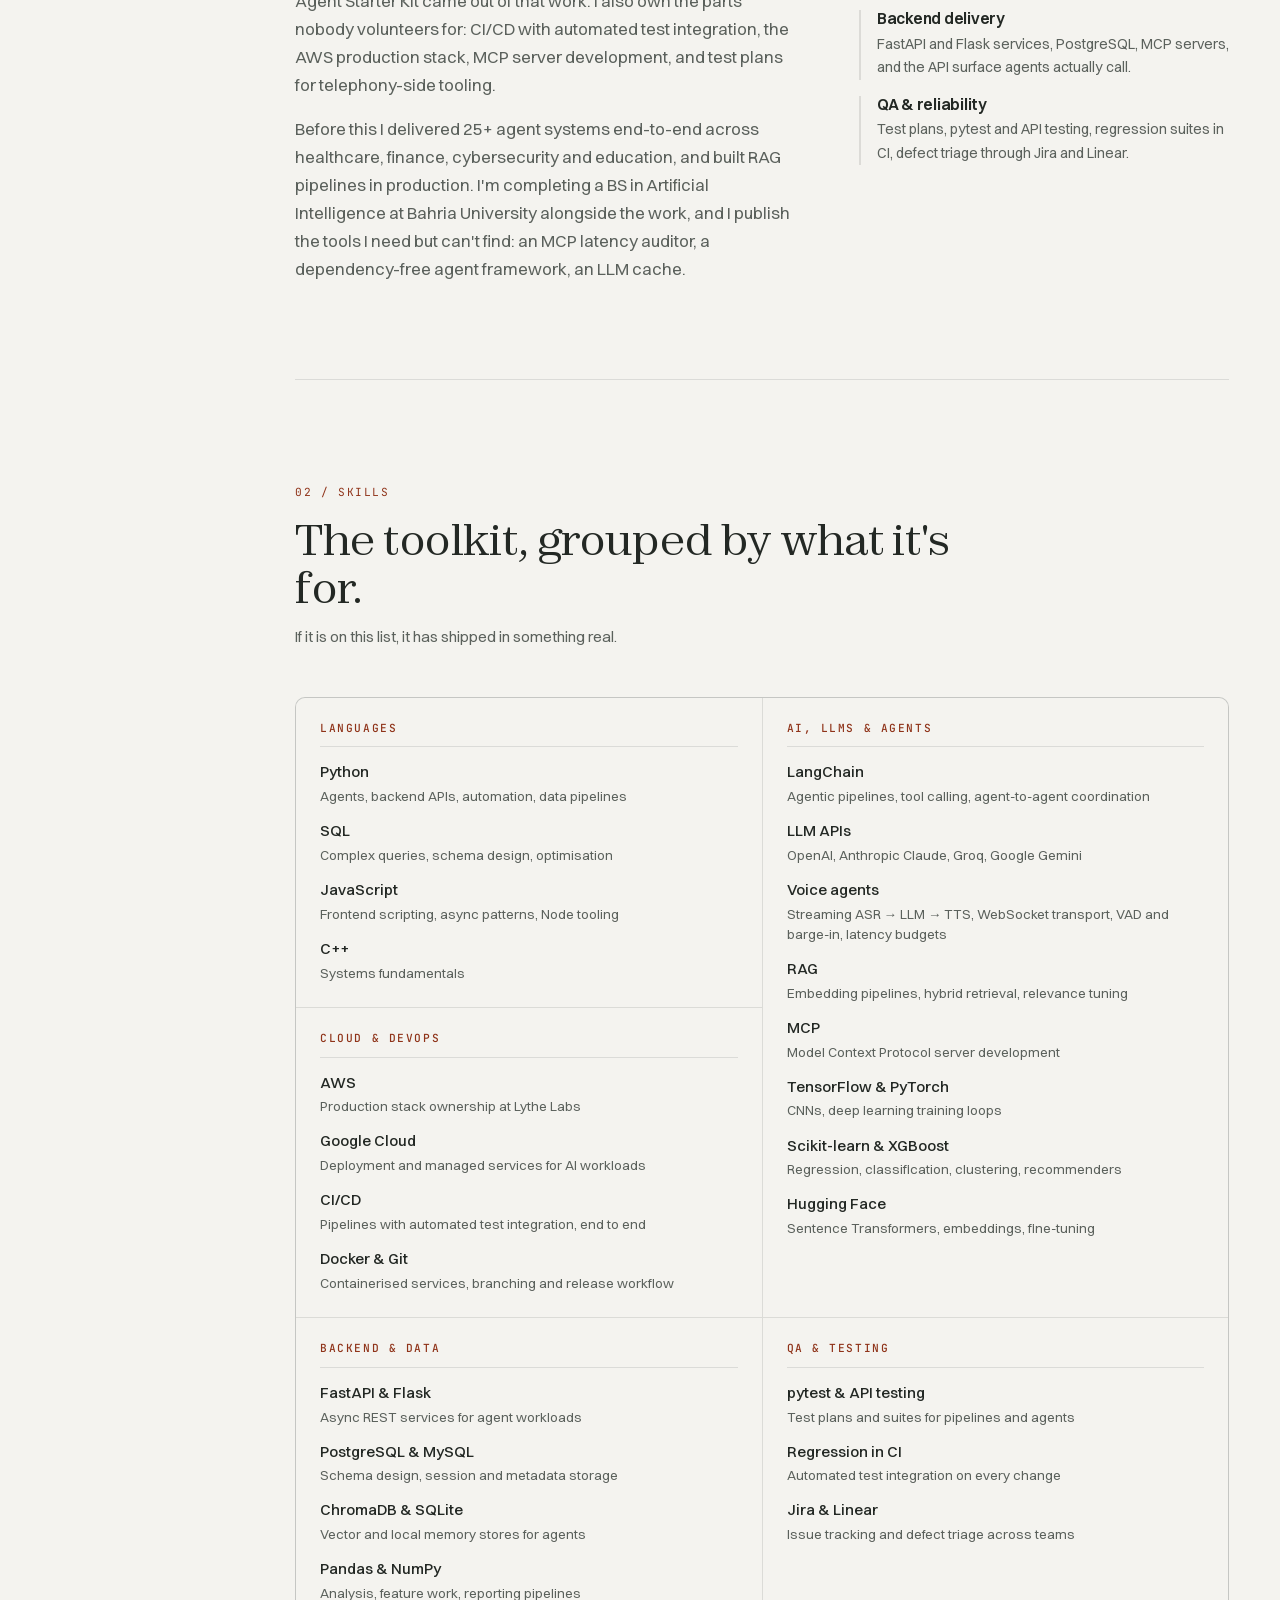
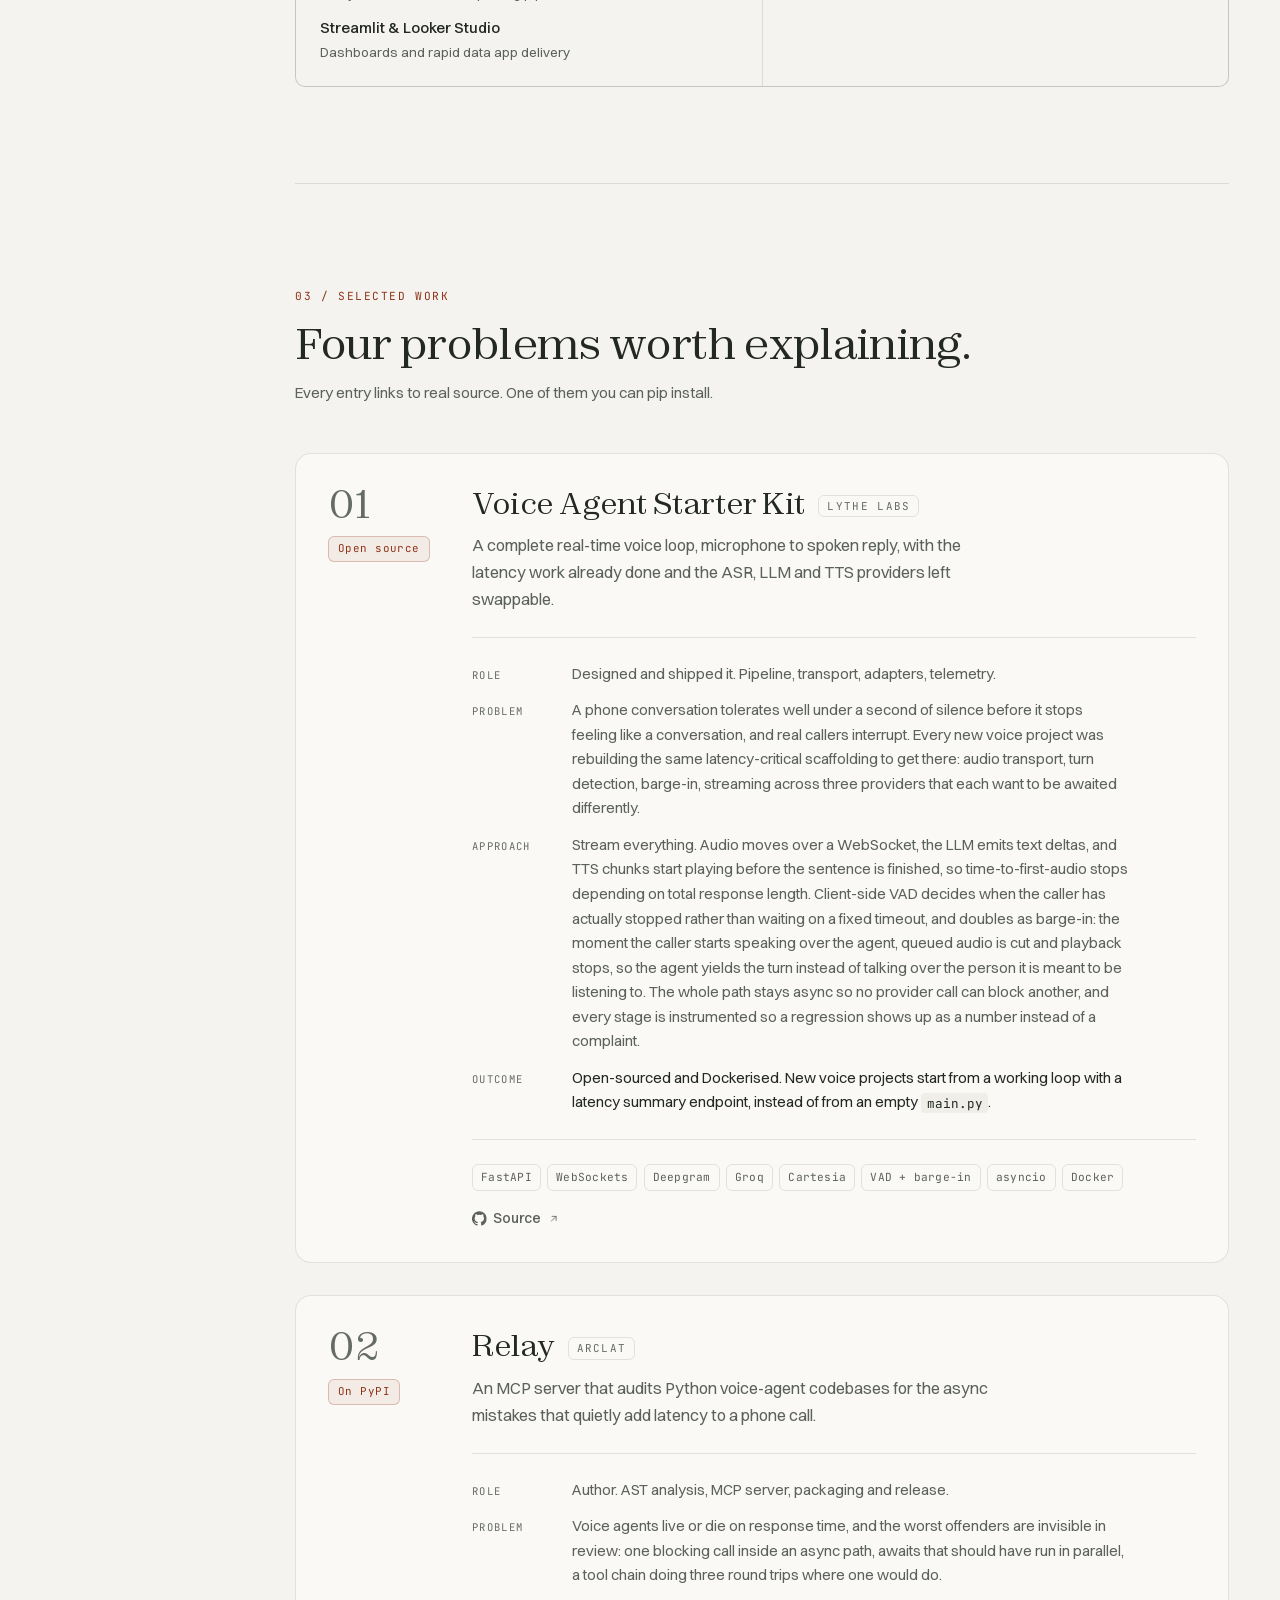
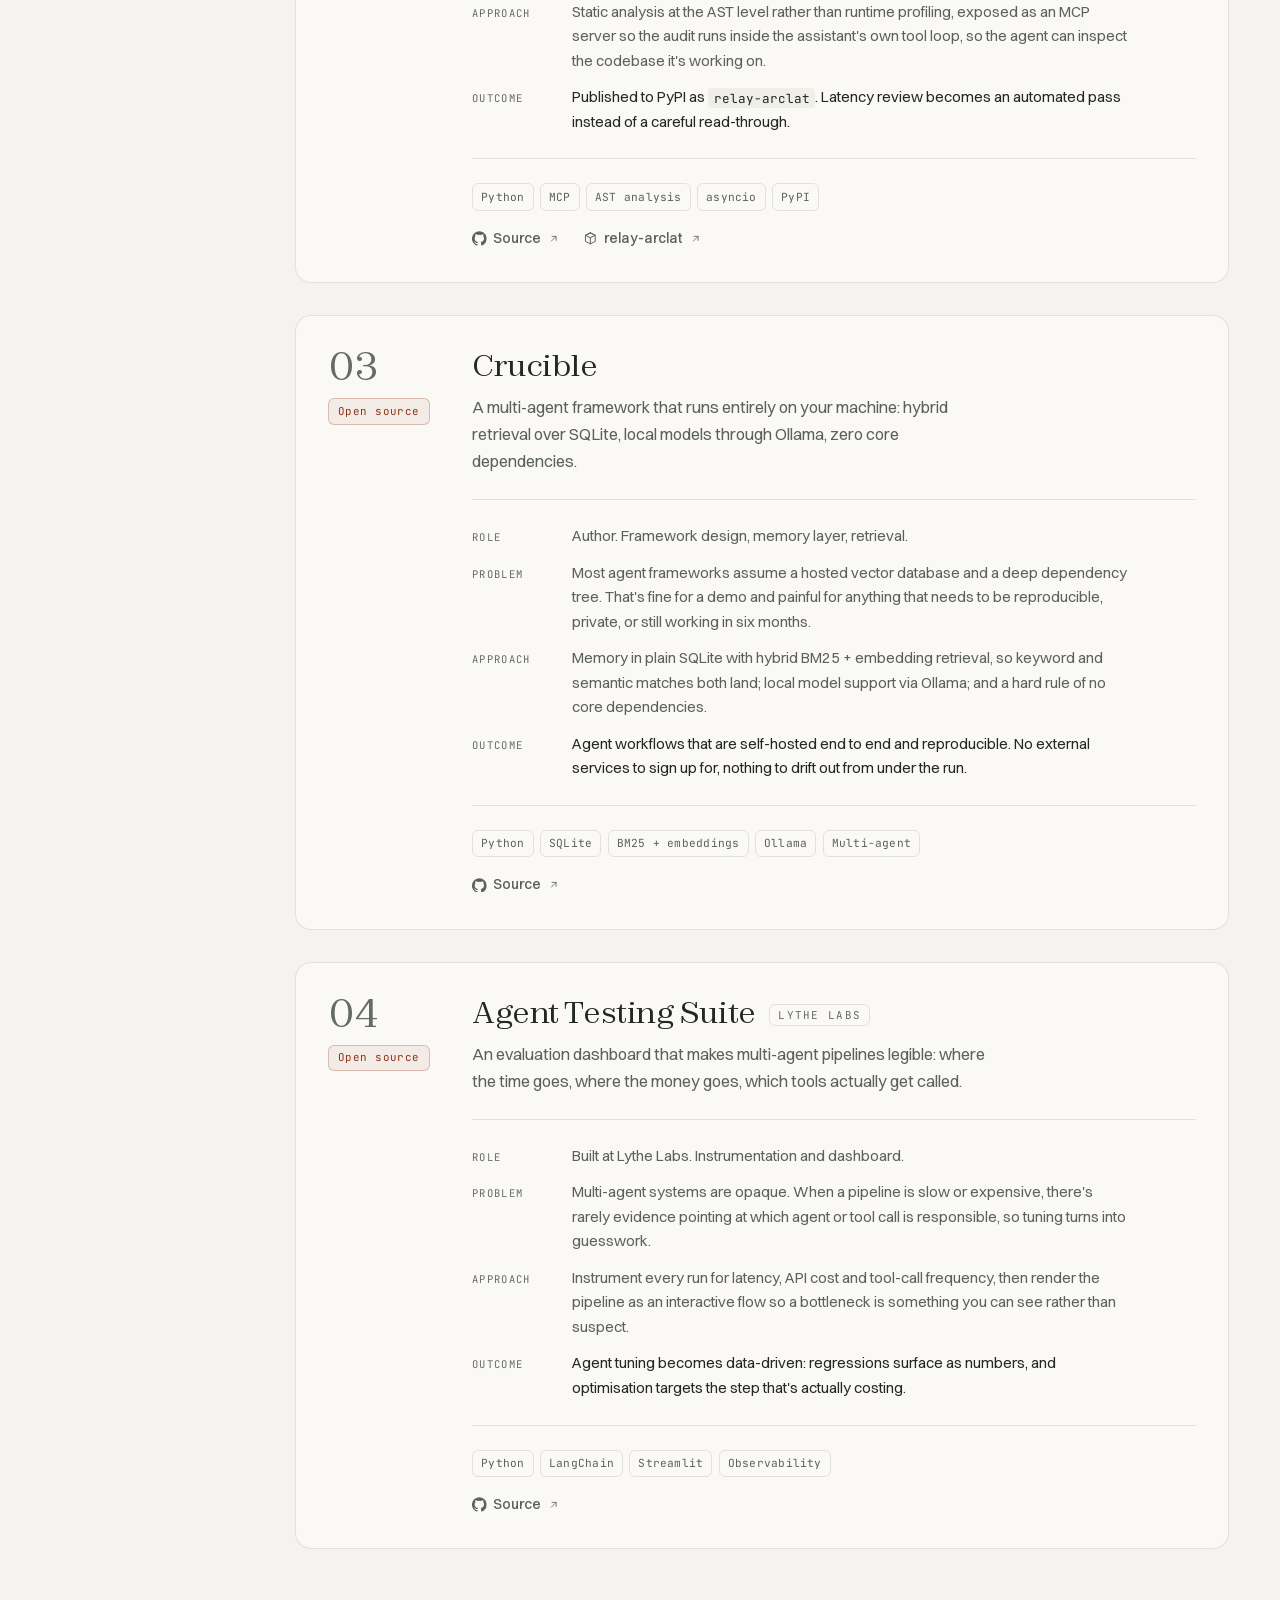
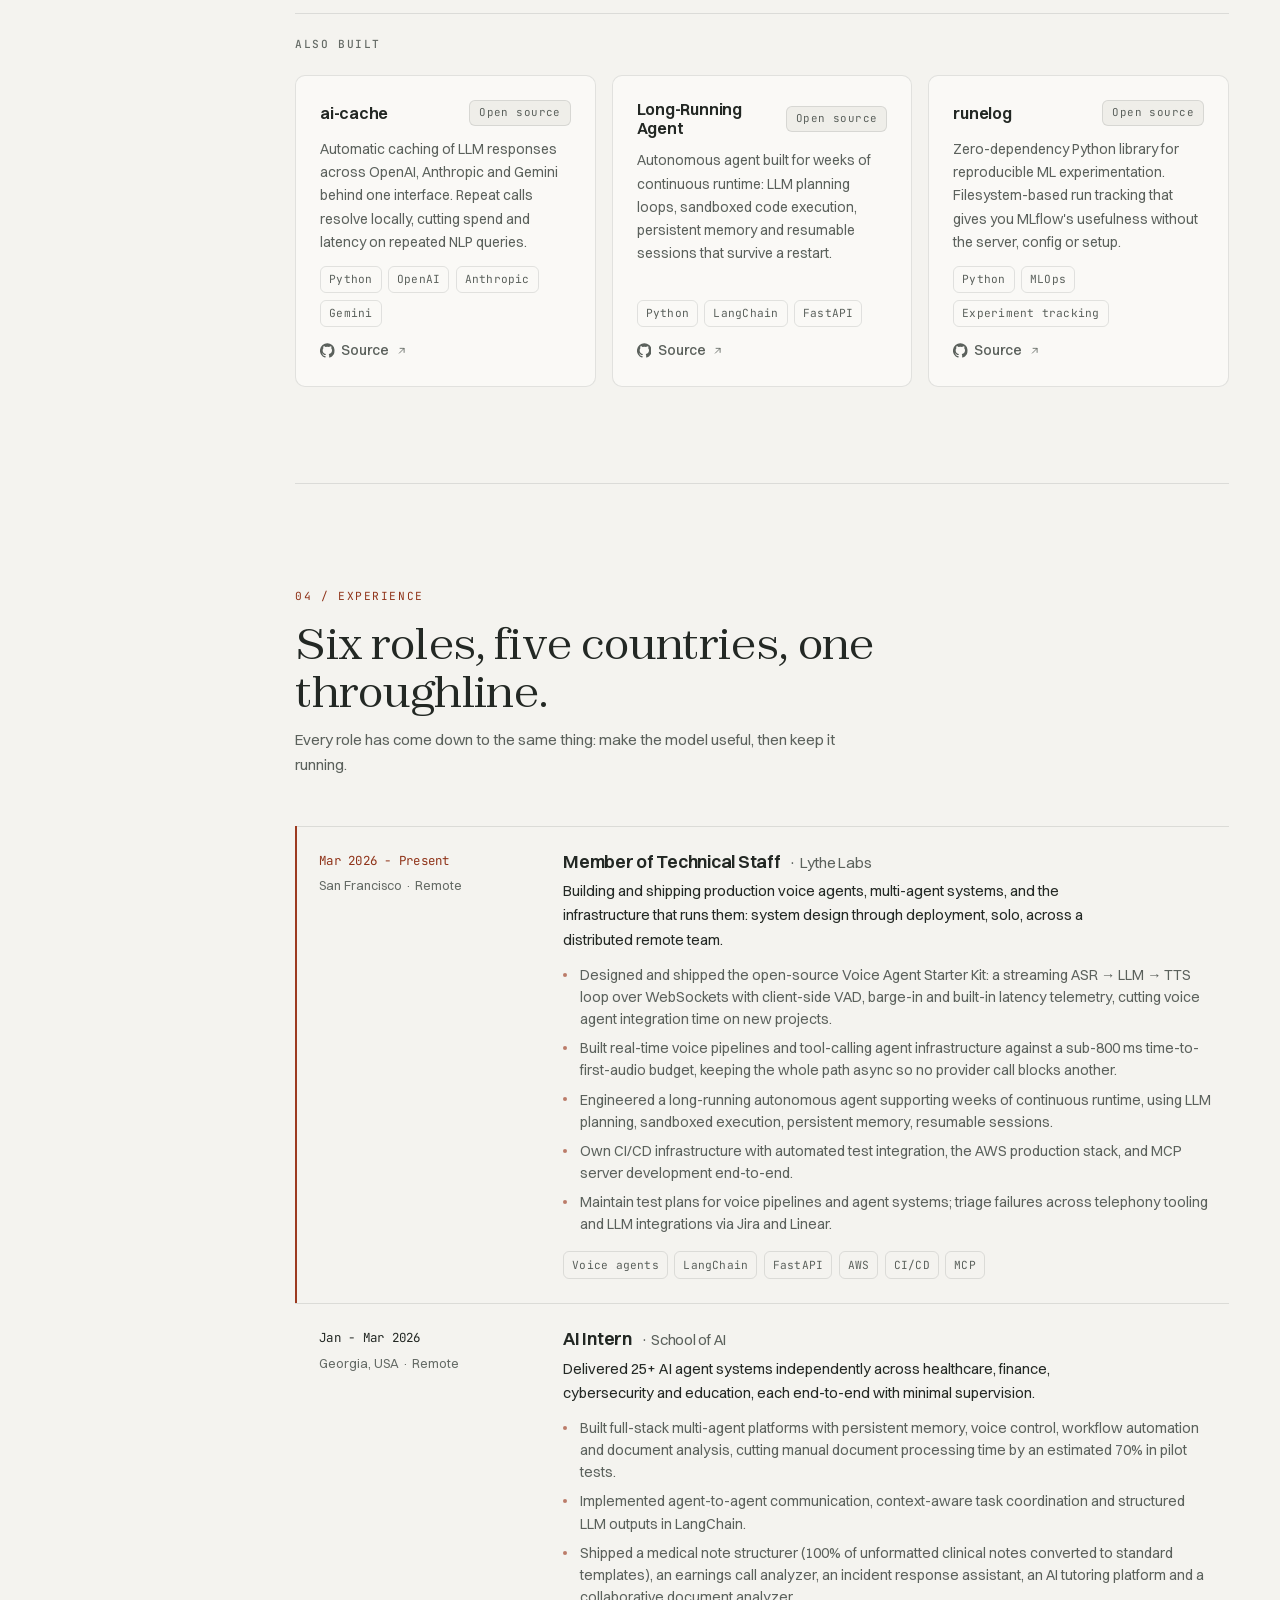
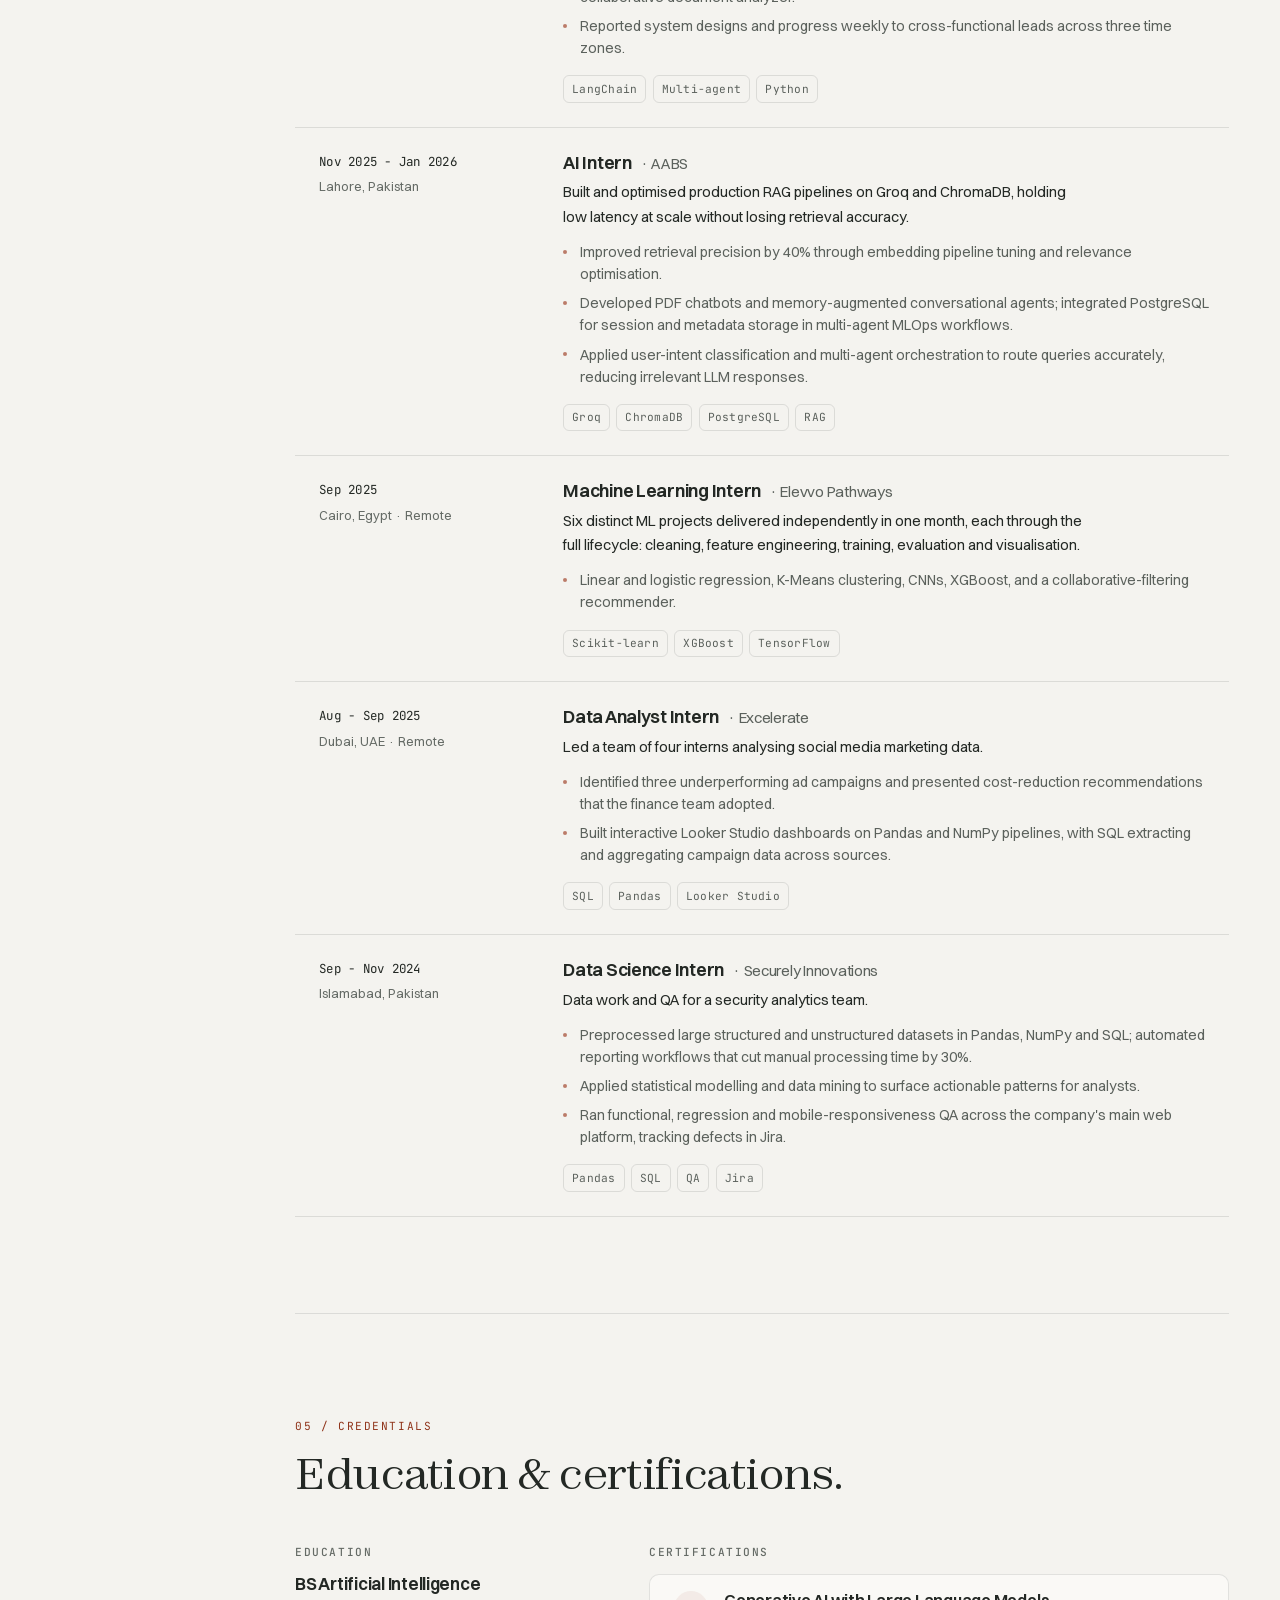
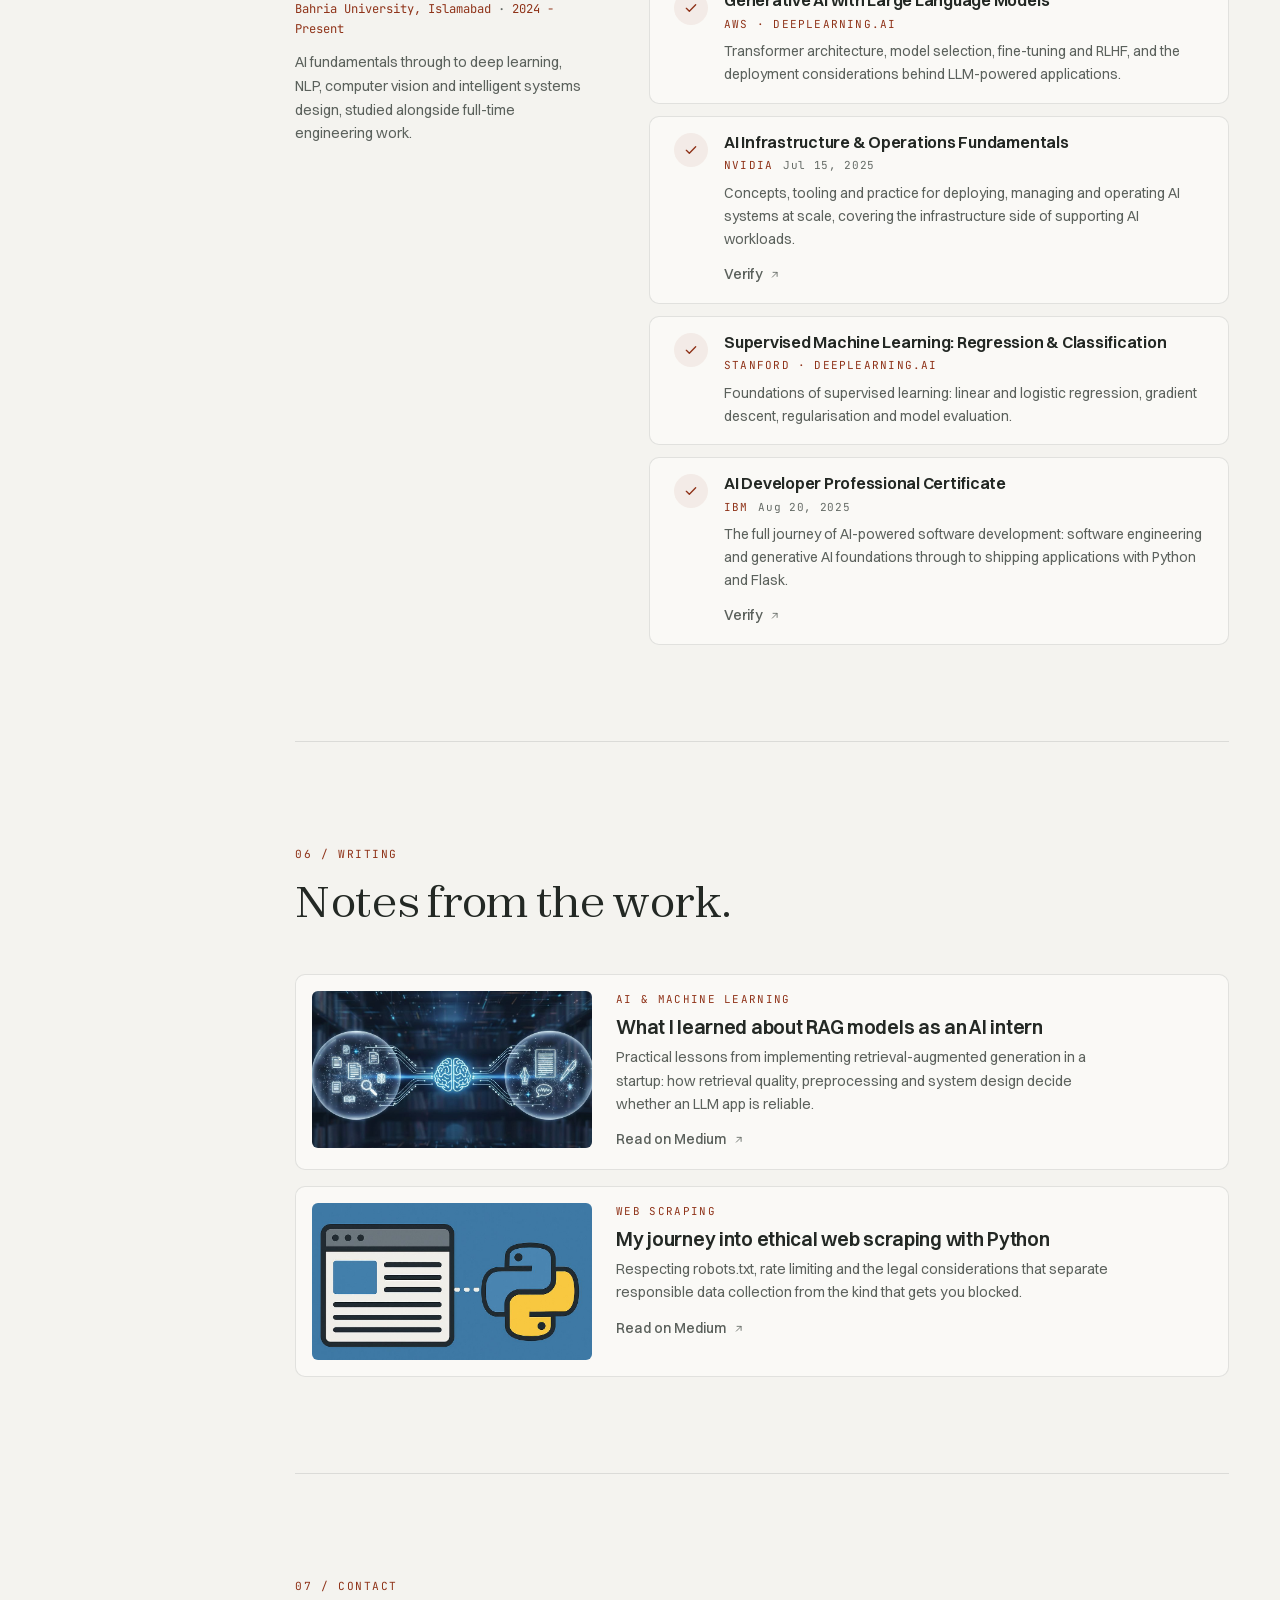
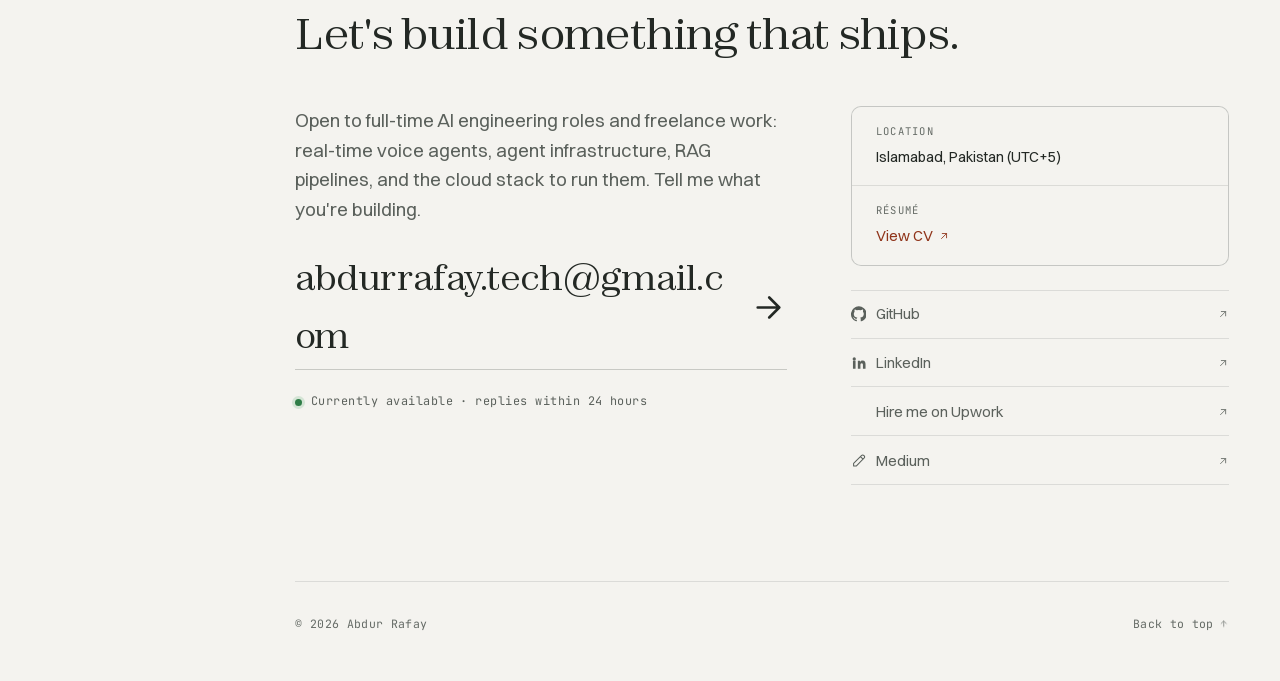
==== commit 941c239b: "Add new 192x192 PNG icon for application" ====
--- a/index.html
+++ b/index.html
@@ -31,7 +31,7 @@
 
 <link rel="icon" href="assets/favicon.svg" type="image/svg+xml">
 <link rel="icon" href="assets/favicon-32.png" sizes="32x32" type="image/png">
-<link rel="apple-touch-icon" href="assets/apple-touch-icon.png">
+<link rel="apple-touch-icon" sizes="180x180" href="assets/apple-touch-icon.png">
 <link rel="manifest" href="site.webmanifest">
 
 <link rel="preload" as="font" type="font/woff2" href="assets/fonts/switzer.woff2" crossorigin>
@@ -133,8 +133,8 @@
   <a class="rail__brand" href="#top">
     <!-- Two files, not one: the mark is stroked in fixed colours, so the theme
          swap is a display toggle rather than a filter. Both are ~1KB. -->
-    <img class="rail__mark rail__mark--dark" src="assets/ar-mark-dark.svg" alt="" width="44" height="34" fetchpriority="high" decoding="async">
-    <img class="rail__mark rail__mark--light" src="assets/ar-mark-light.svg" alt="" width="44" height="34" decoding="async">
+    <img class="rail__mark rail__mark--dark" src="assets/arclat-mark-dark.svg" alt="" width="52" height="28" fetchpriority="high" decoding="async">
+    <img class="rail__mark rail__mark--light" src="assets/arclat-mark-light.svg" alt="" width="52" height="28" decoding="async">
     <span class="rail__brand-text">
       <strong>Abdur Rafay</strong>
       <span>AI Engineer</span>
--- a/style.css
+++ b/style.css
@@ -338,7 +338,7 @@
 }
 
 .rail__brand { display: flex; align-items: center; gap: .7rem; }
-.rail__mark { width: 44px; height: 34px; flex: none; }
+.rail__mark { width: 52px; height: 28px; flex: none; }
 .rail__mark--light { display: none; }
 [data-theme="light"] .rail__mark--dark { display: none; }
 [data-theme="light"] .rail__mark--light { display: block; }
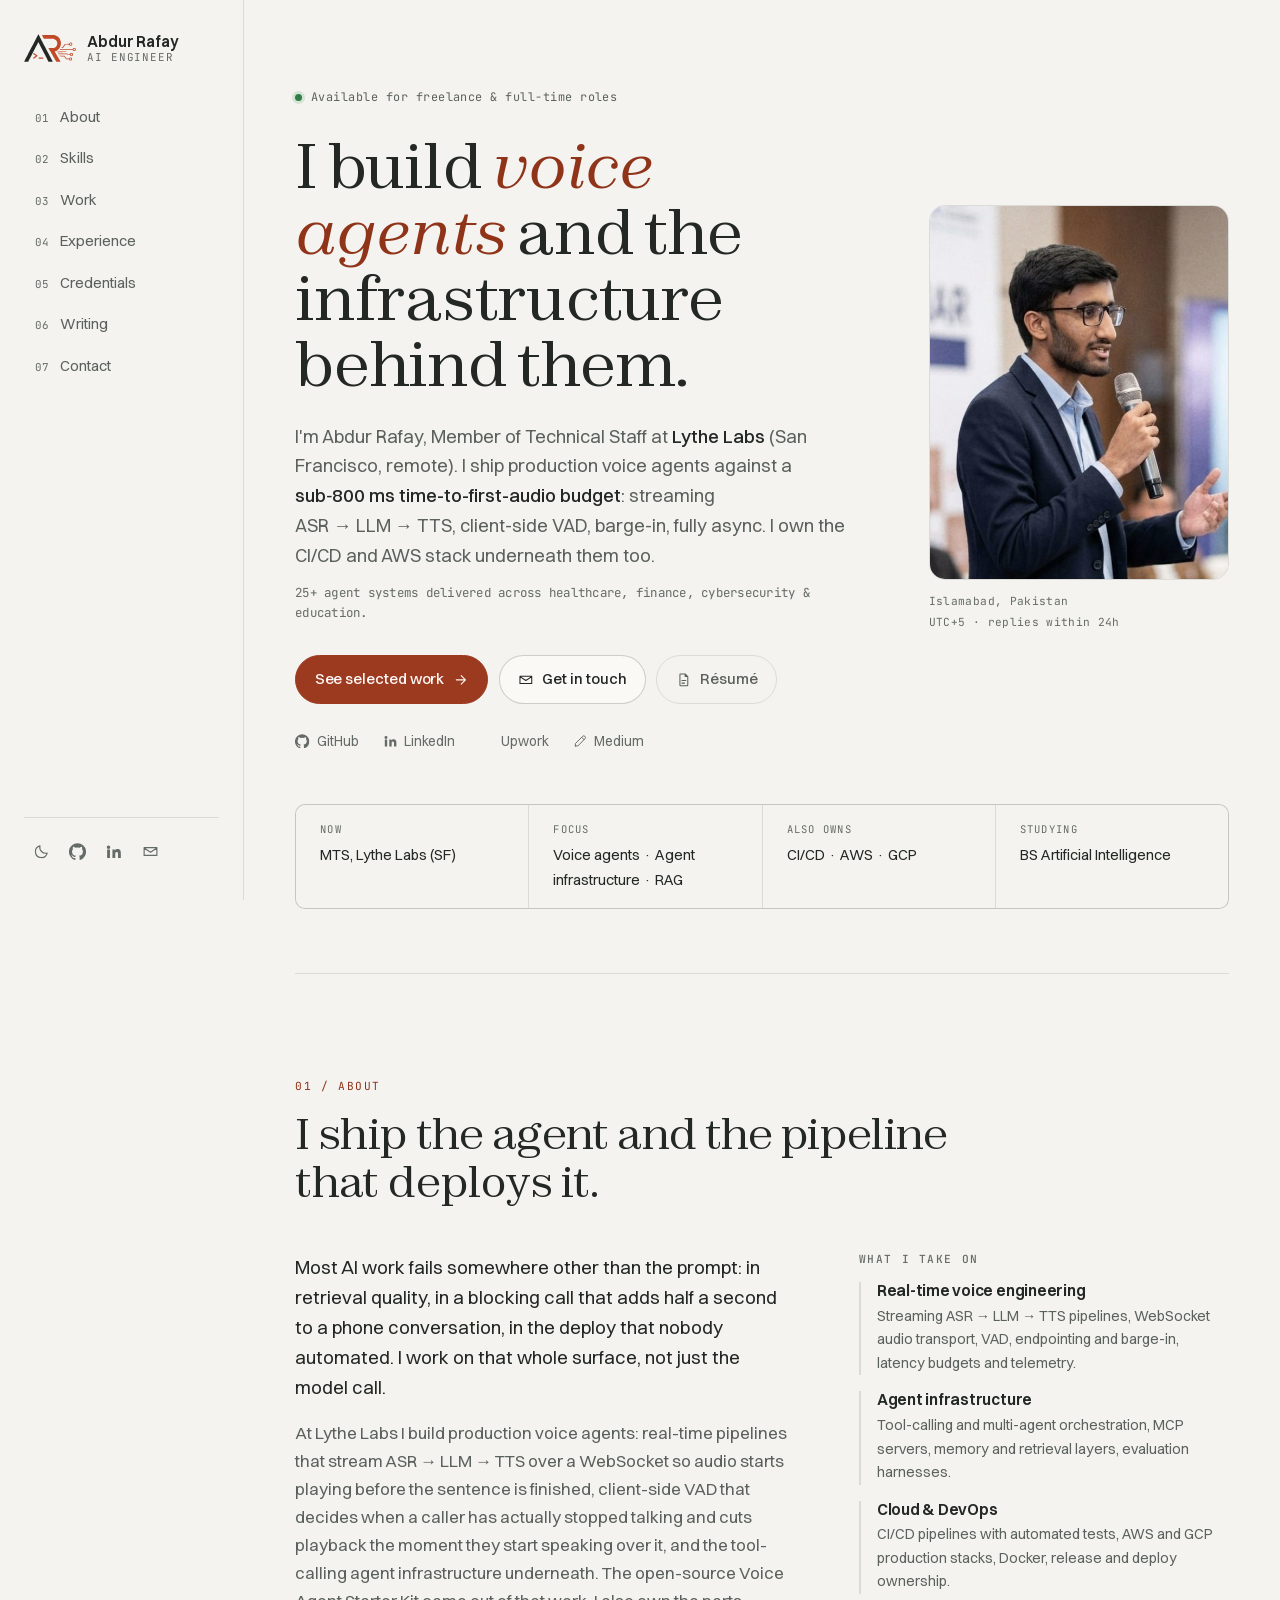
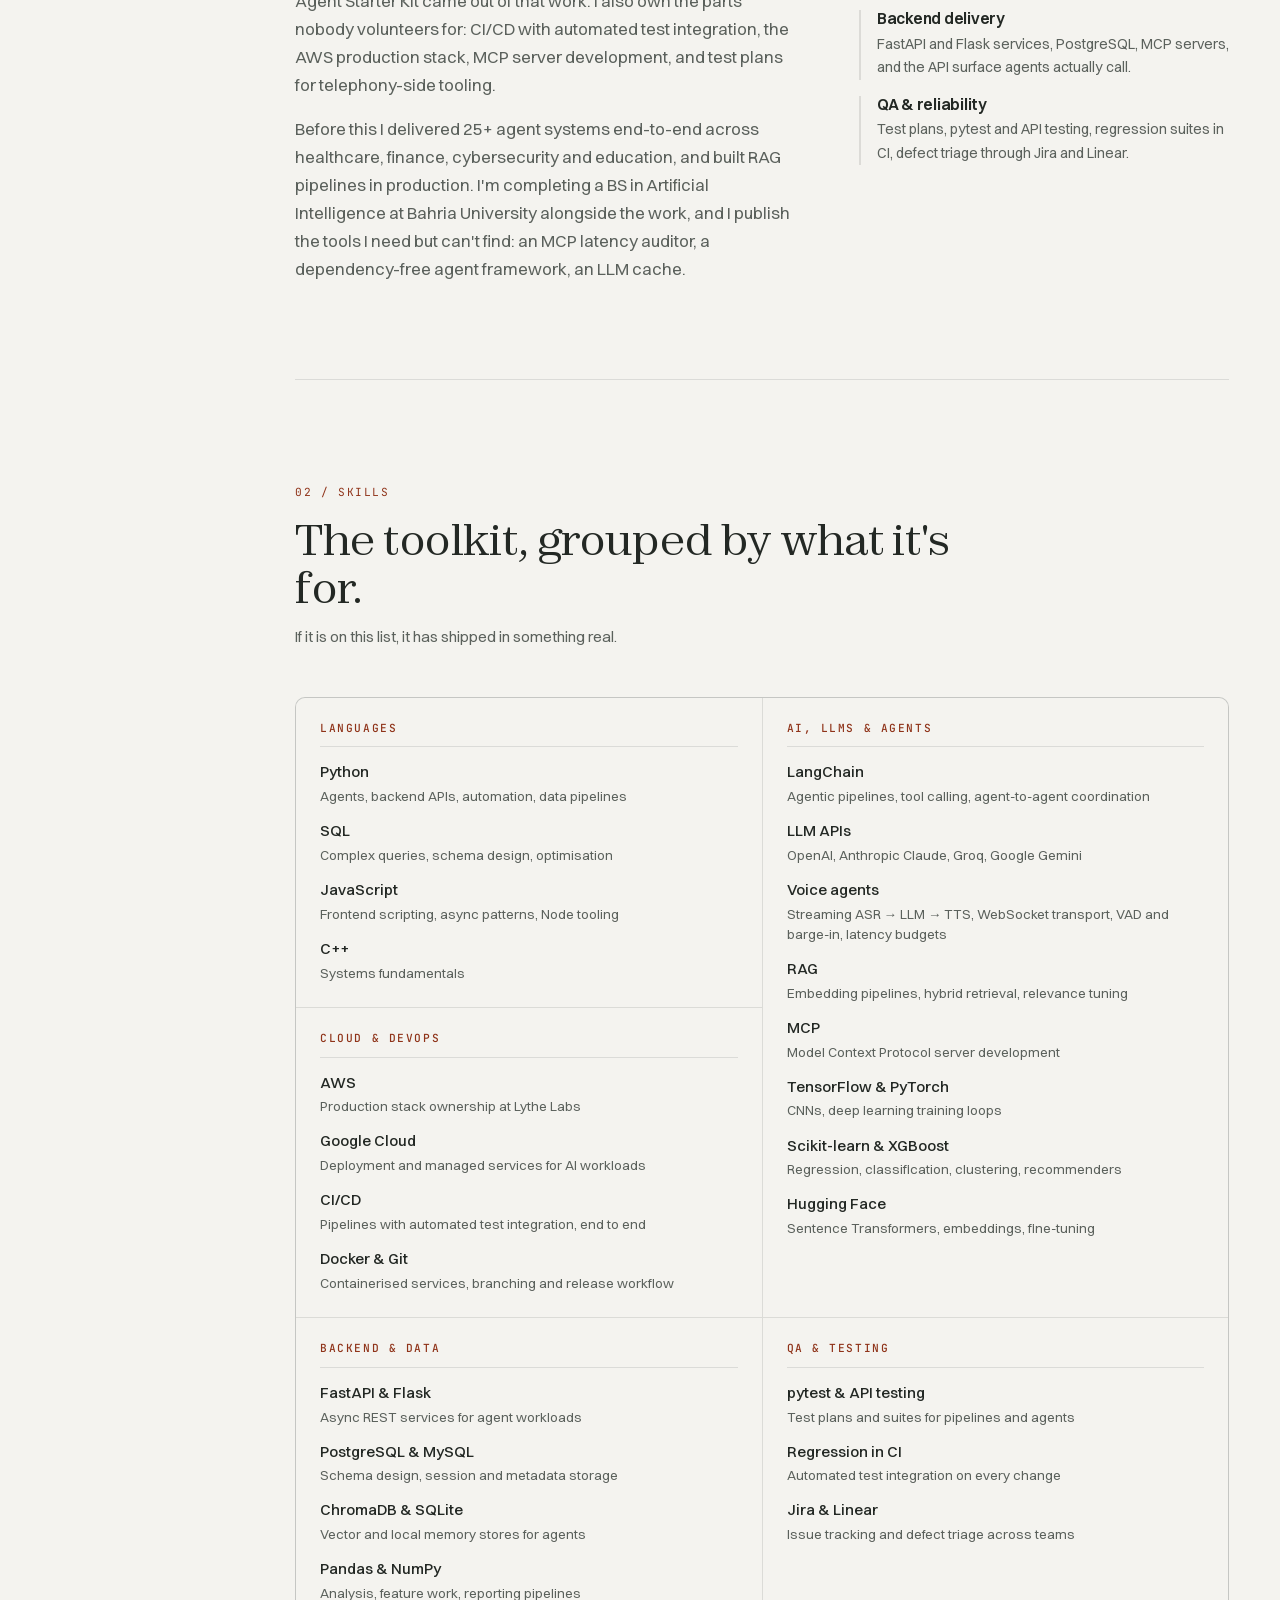
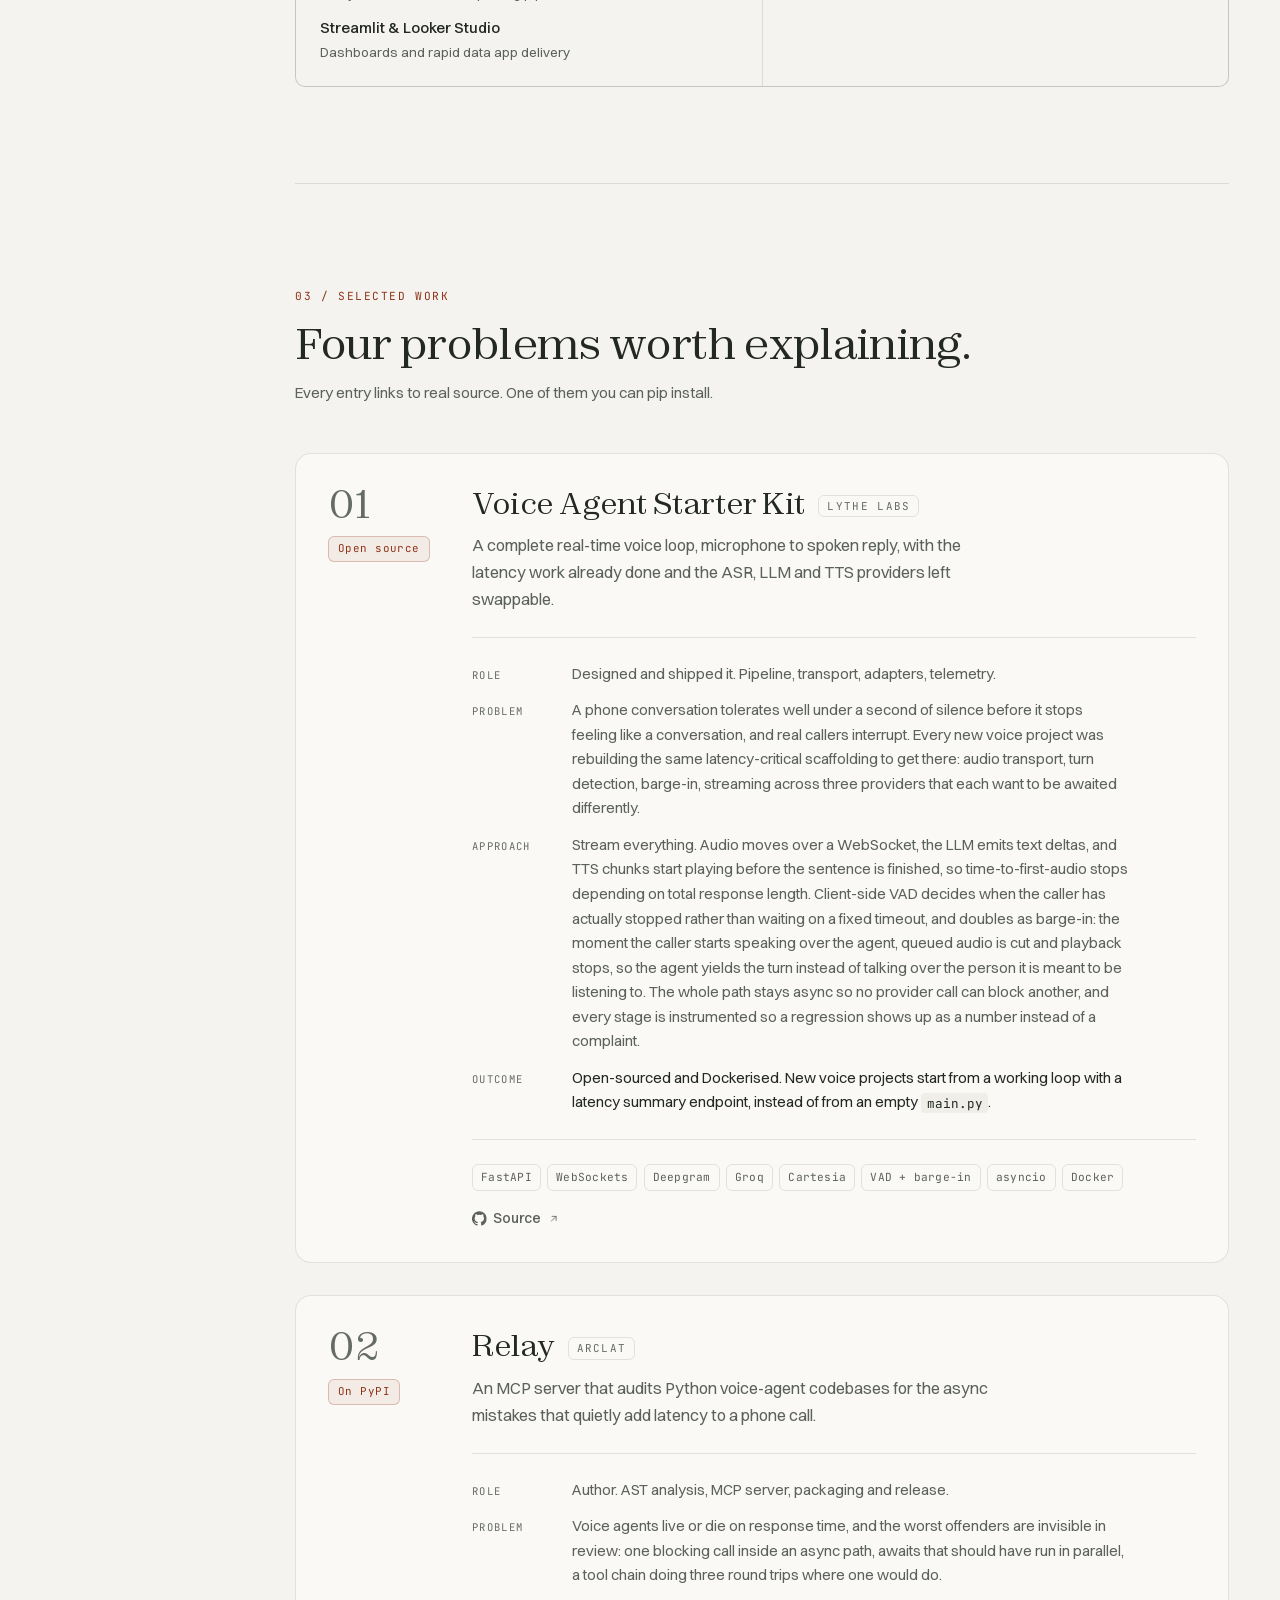
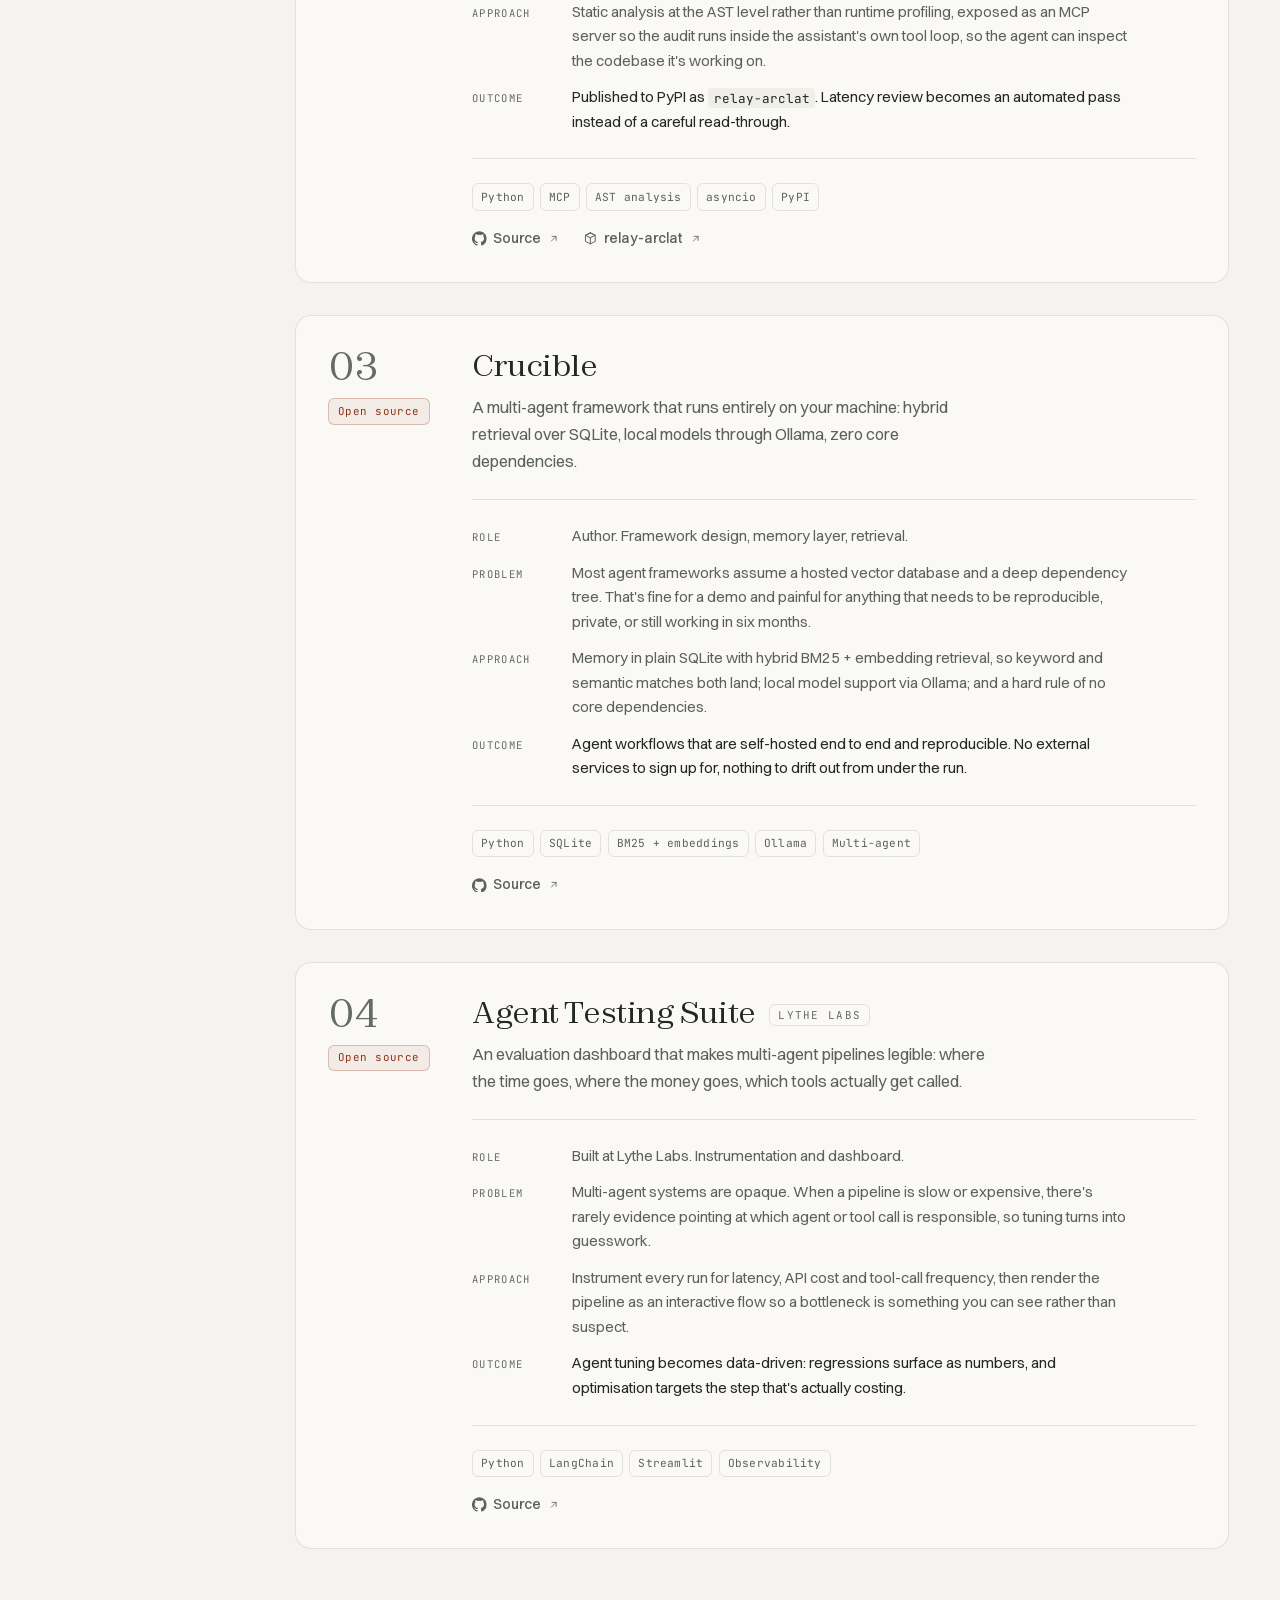
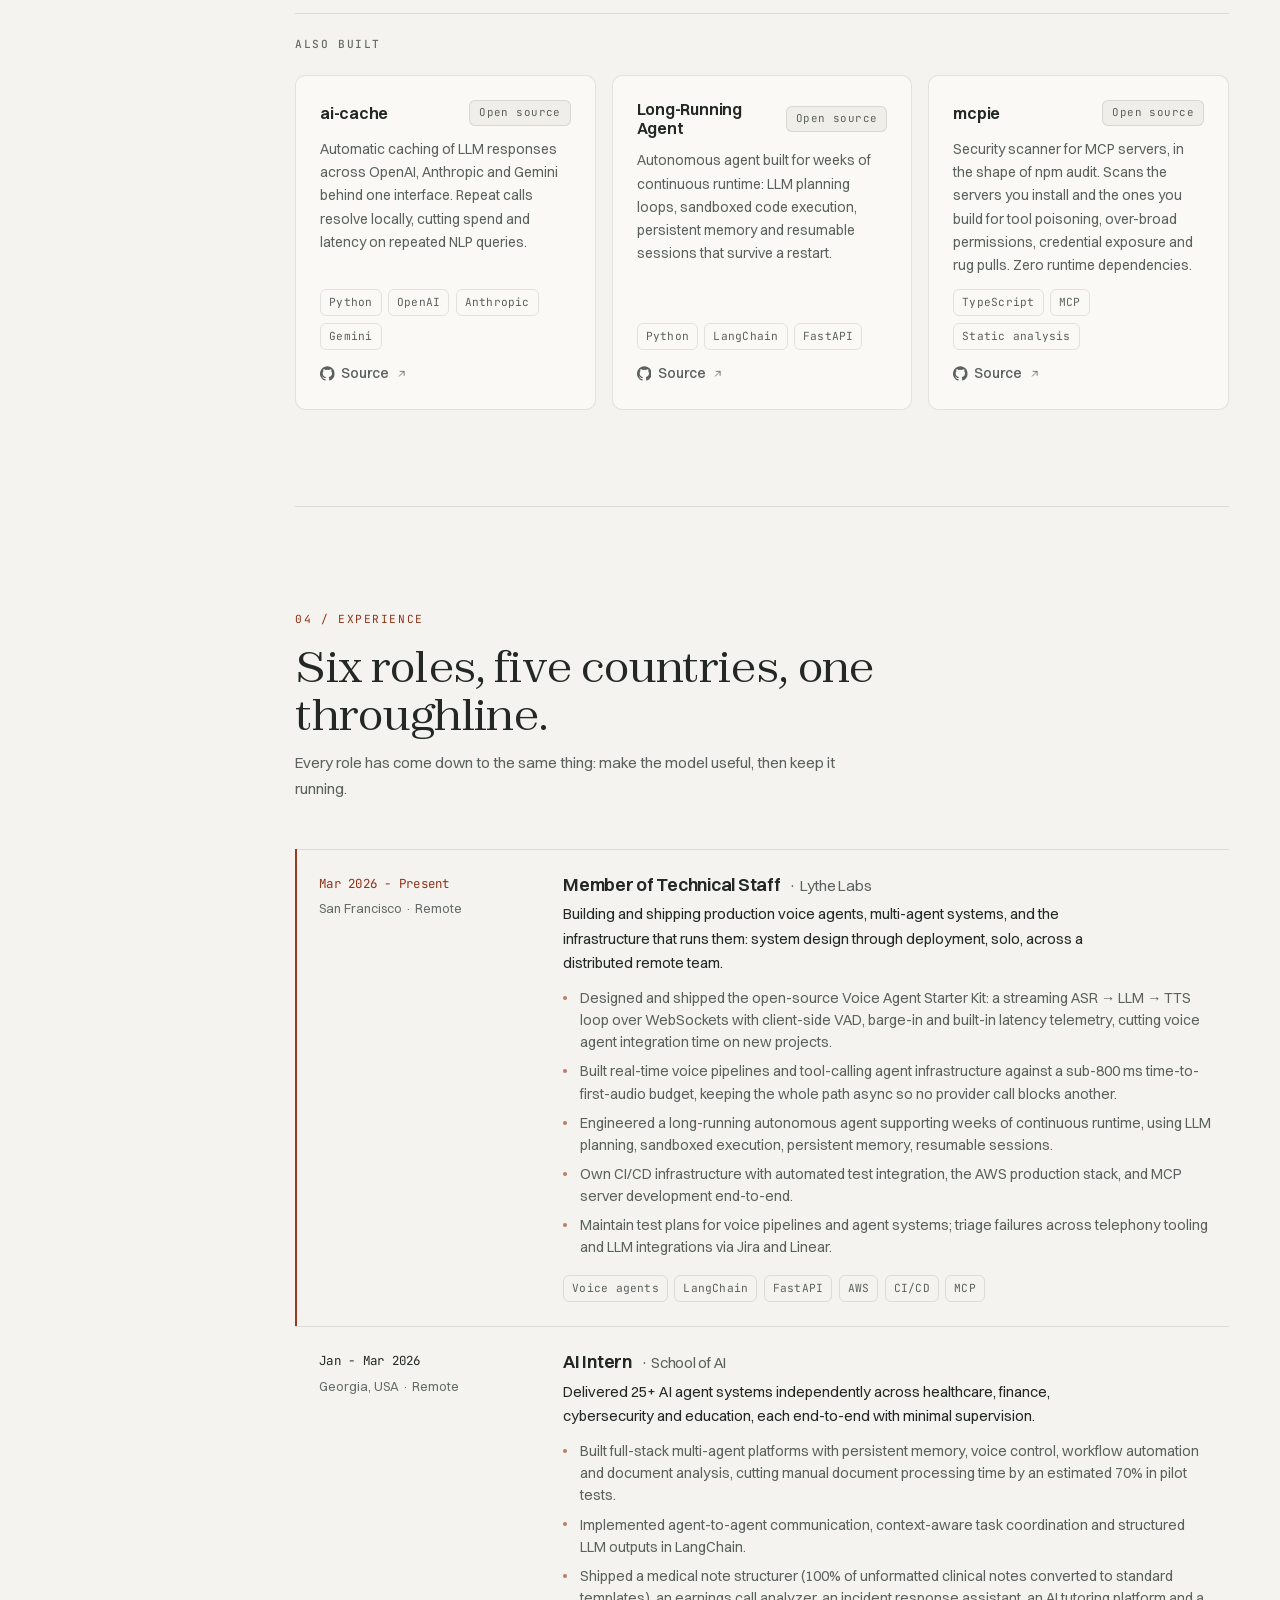
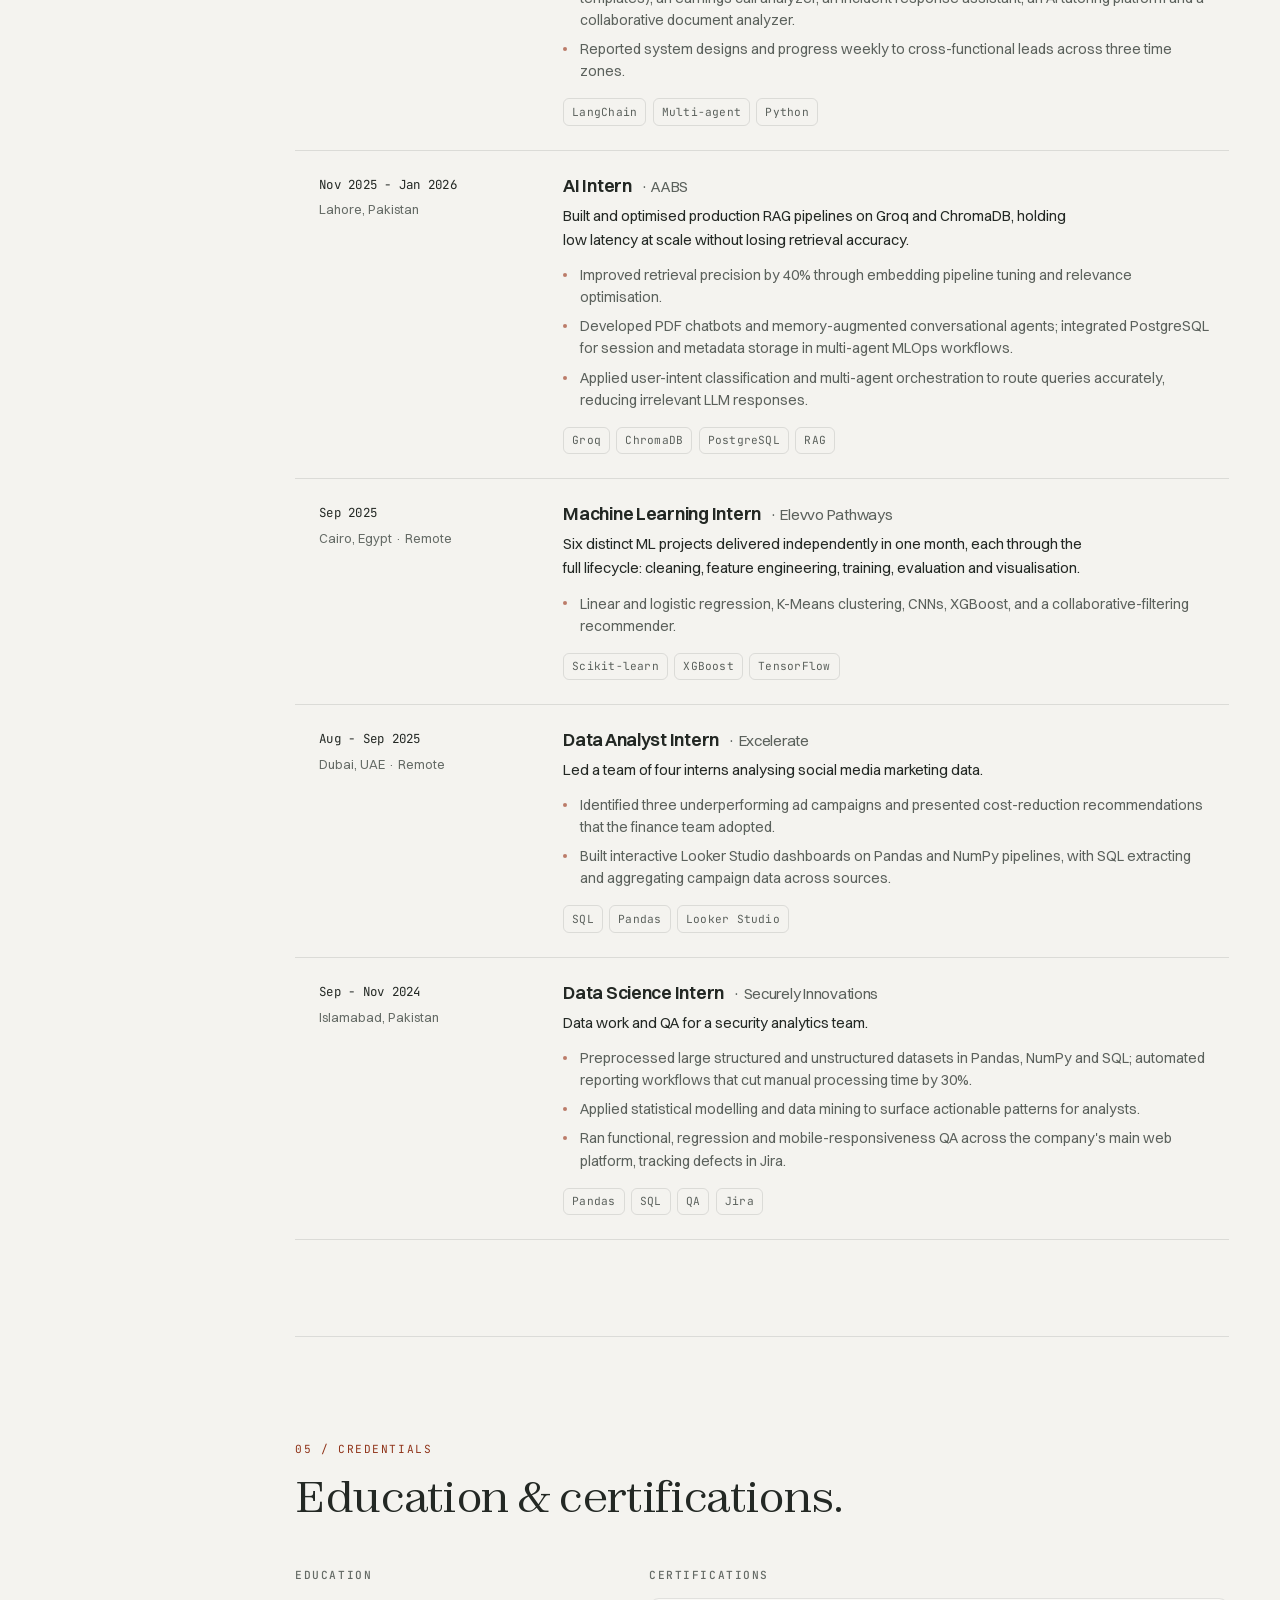
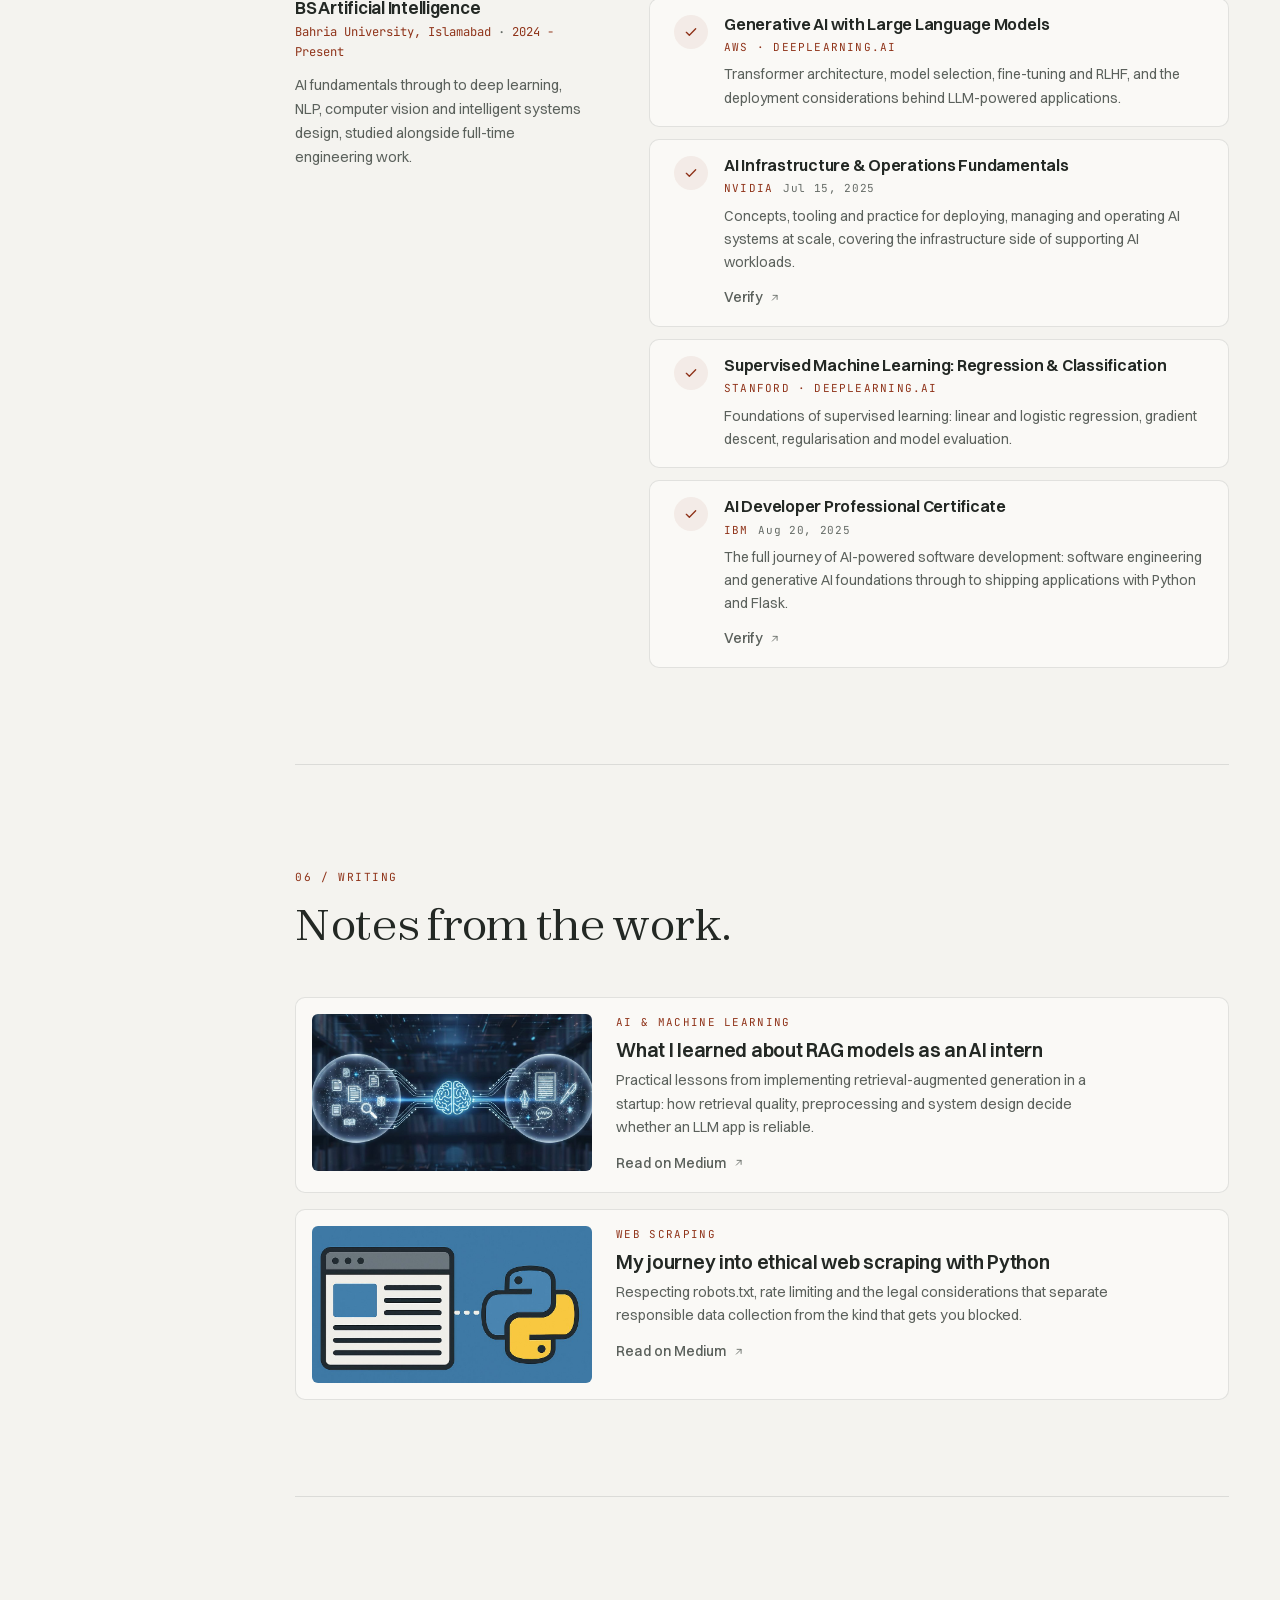
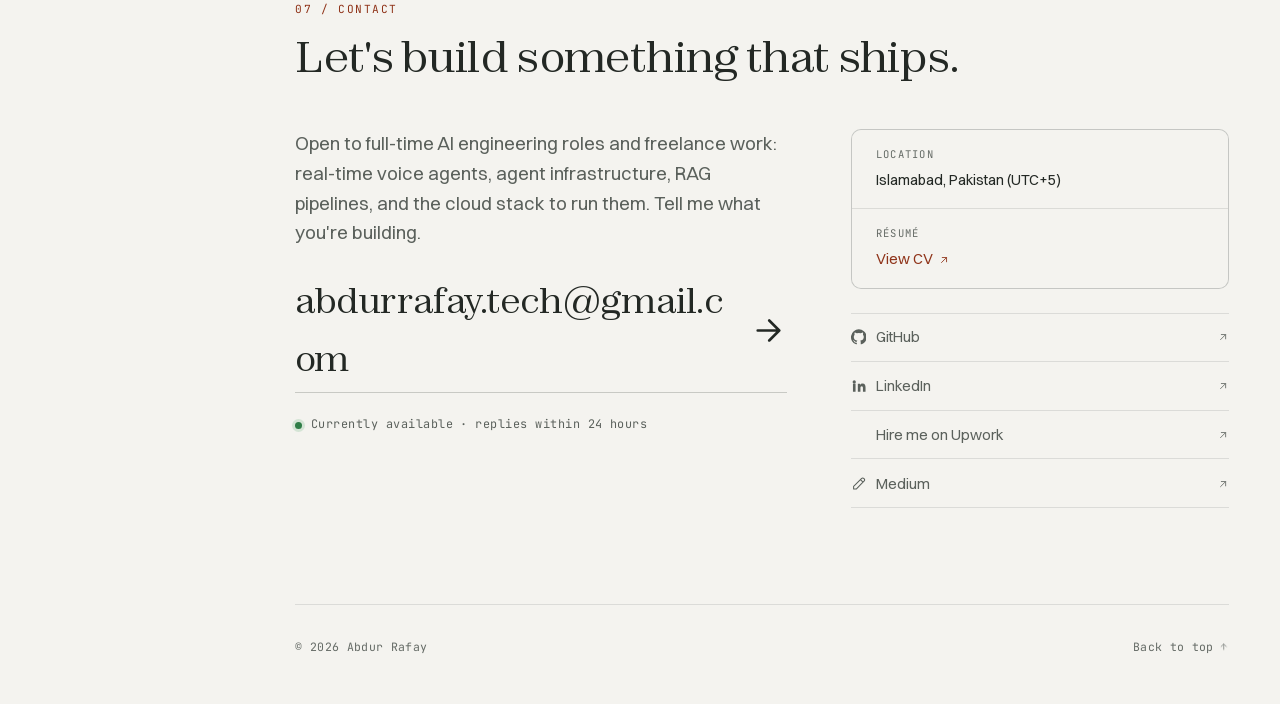
==== commit a034eb9c: "Update project links and replace 'runelog' with 'mcpie' in portfolio" ====
--- a/index.html
+++ b/index.html
@@ -463,7 +463,7 @@
           </dl>
           <ul class="stack"><li>Python</li><li>LangChain</li><li>Streamlit</li><li>Observability</li></ul>
           <div class="case__links">
-            <a class="link-out" href="https://github.com/lythelab/agent-testing-suite/" target="_blank" rel="noopener">
+            <a class="link-out" href="https://github.com/lythelab/agent-testing-suite" target="_blank" rel="noopener">
               <svg class="ico" aria-hidden="true"><use href="#i-github"/></svg>Source
               <svg class="ico ico--sm" aria-hidden="true"><use href="#i-diagonal"/></svg>
             </a>
@@ -484,13 +484,13 @@
         <div class="mini__head"><h4>Long-Running Agent</h4><span class="tag">Open source</span></div>
         <p>Autonomous agent built for weeks of continuous runtime: LLM planning loops, sandboxed code execution, persistent memory and resumable sessions that survive a restart.</p>
         <ul class="stack"><li>Python</li><li>LangChain</li><li>FastAPI</li></ul>
-        <a class="link-out" href="https://github.com/Abdur-Rafay-AR/long-running-autonomous-agent" target="_blank" rel="noopener"><svg class="ico" aria-hidden="true"><use href="#i-github"/></svg>Source<svg class="ico ico--sm" aria-hidden="true"><use href="#i-diagonal"/></svg></a>
+        <a class="link-out" href="https://github.com/lythelab/autonomous-agent" target="_blank" rel="noopener"><svg class="ico" aria-hidden="true"><use href="#i-github"/></svg>Source<svg class="ico ico--sm" aria-hidden="true"><use href="#i-diagonal"/></svg></a>
       </li>
       <li class="mini">
-        <div class="mini__head"><h4>runelog</h4><span class="tag">Open source</span></div>
-        <p>Zero-dependency Python library for reproducible ML experimentation. Filesystem-based run tracking that gives you MLflow's usefulness without the server, config or setup.</p>
-        <ul class="stack"><li>Python</li><li>MLOps</li><li>Experiment tracking</li></ul>
-        <a class="link-out" href="https://github.com/Abdur-Rafay-AR/runelog" target="_blank" rel="noopener"><svg class="ico" aria-hidden="true"><use href="#i-github"/></svg>Source<svg class="ico ico--sm" aria-hidden="true"><use href="#i-diagonal"/></svg></a>
+        <div class="mini__head"><h4>mcpie</h4><span class="tag">Open source</span></div>
+        <p>Security scanner for MCP servers, in the shape of npm audit. Scans the servers you install and the ones you build for tool poisoning, over-broad permissions, credential exposure and rug pulls. Zero runtime dependencies.</p>
+        <ul class="stack"><li>TypeScript</li><li>MCP</li><li>Static analysis</li></ul>
+        <a class="link-out" href="https://github.com/arclat-ai/mcpie" target="_blank" rel="noopener"><svg class="ico" aria-hidden="true"><use href="#i-github"/></svg>Source<svg class="ico ico--sm" aria-hidden="true"><use href="#i-diagonal"/></svg></a>
       </li>
     </ul>
   </section>
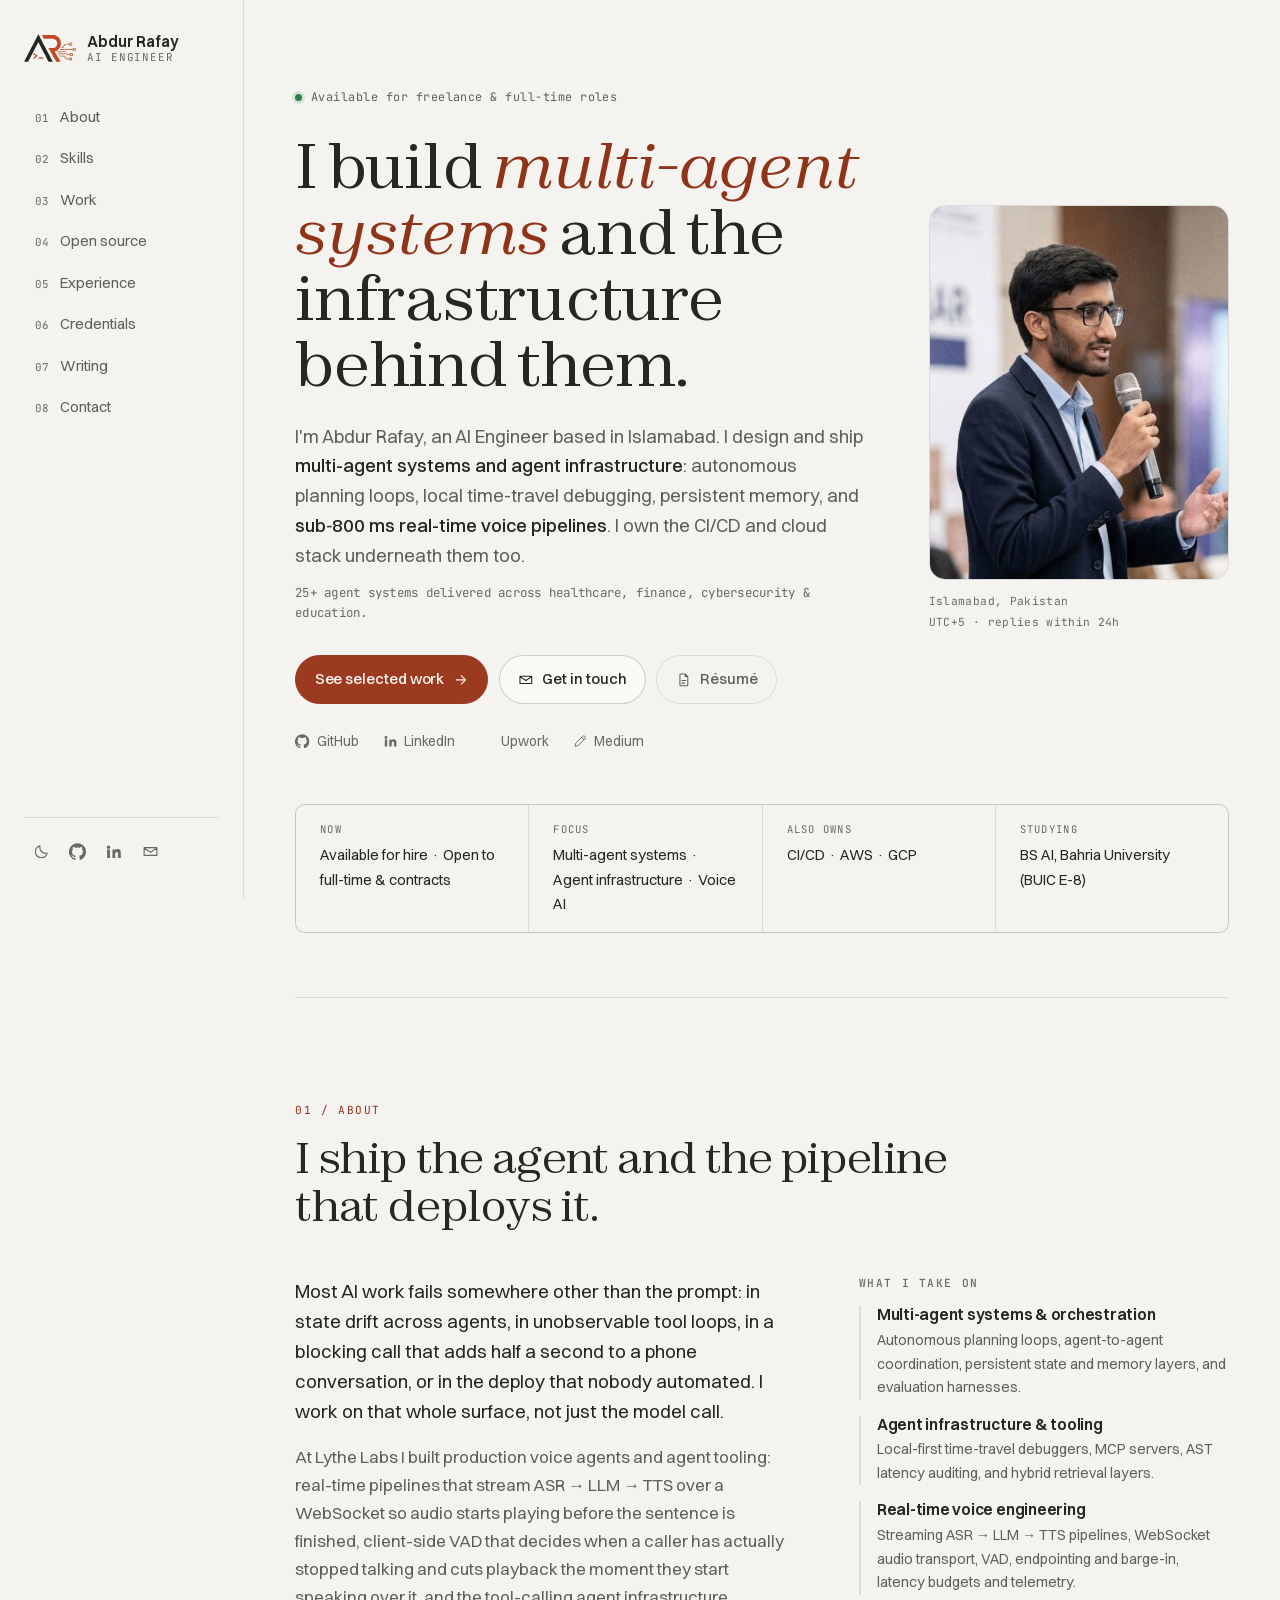
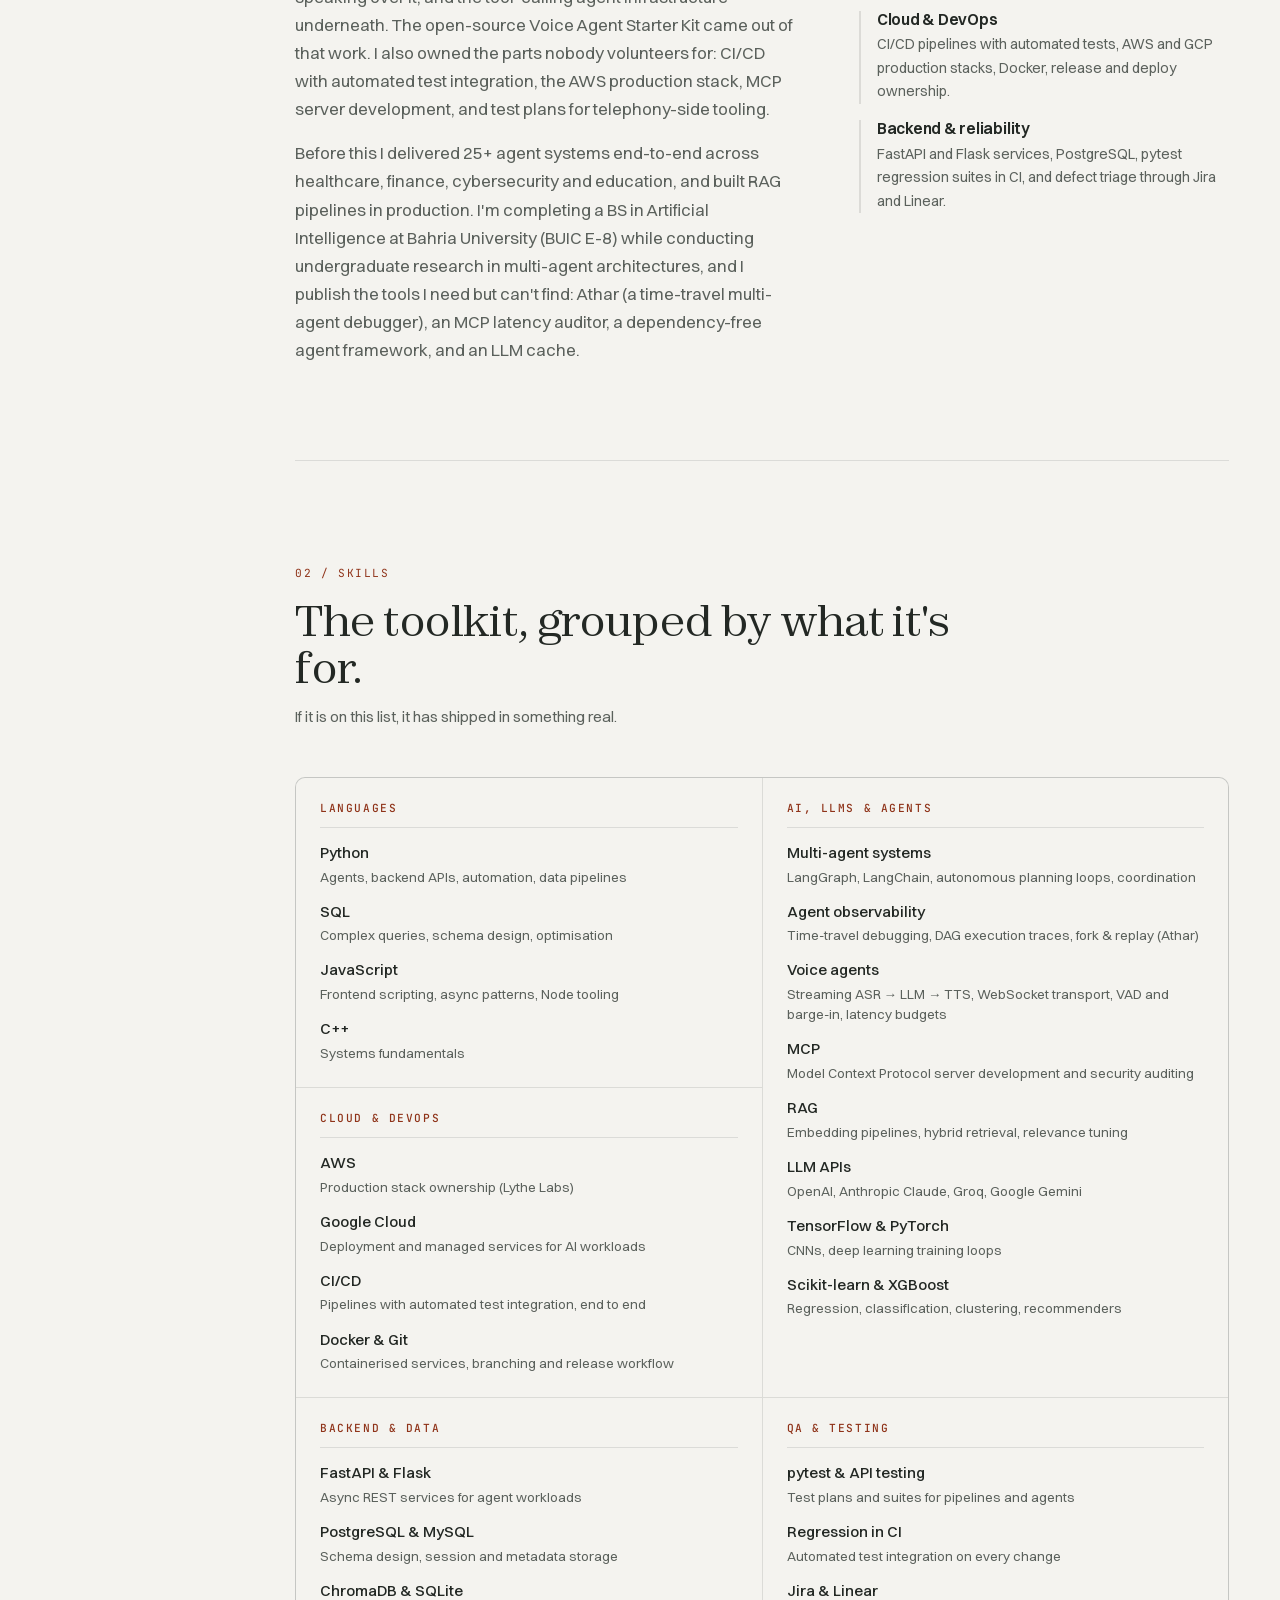
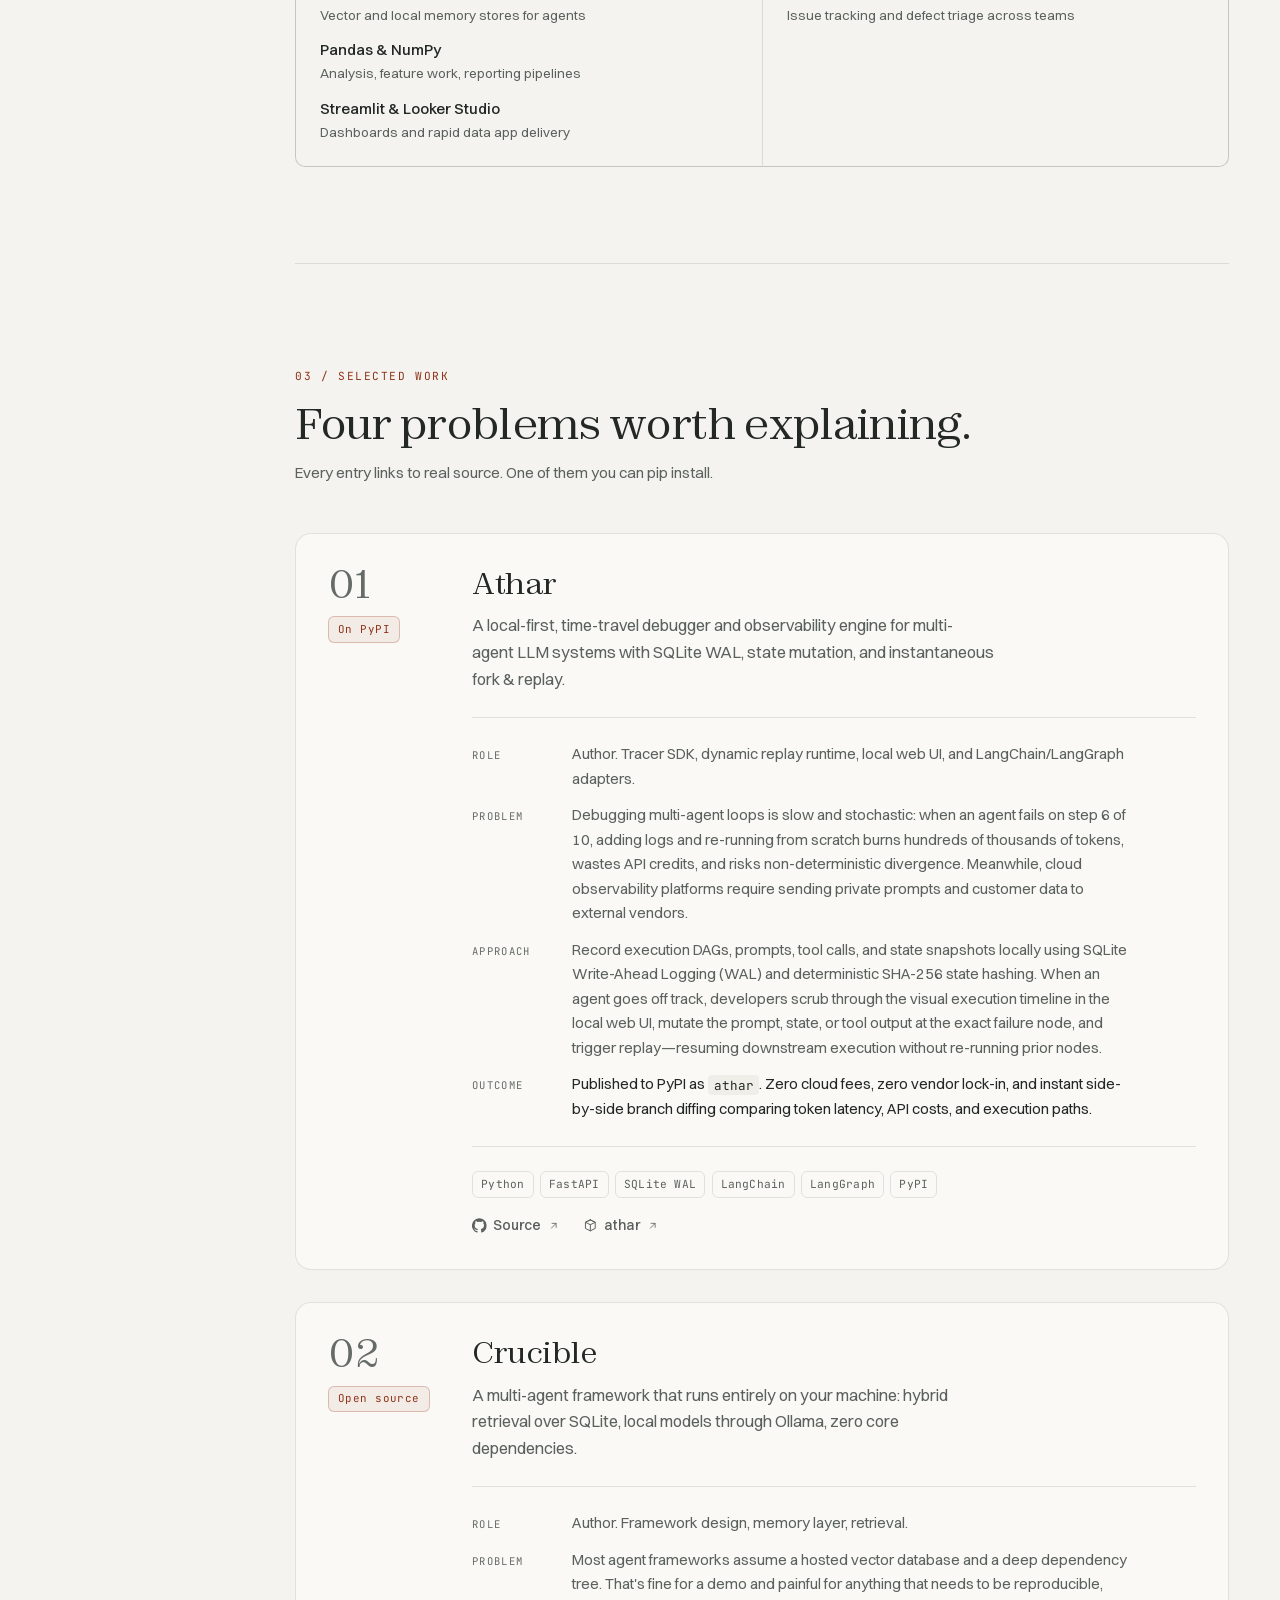
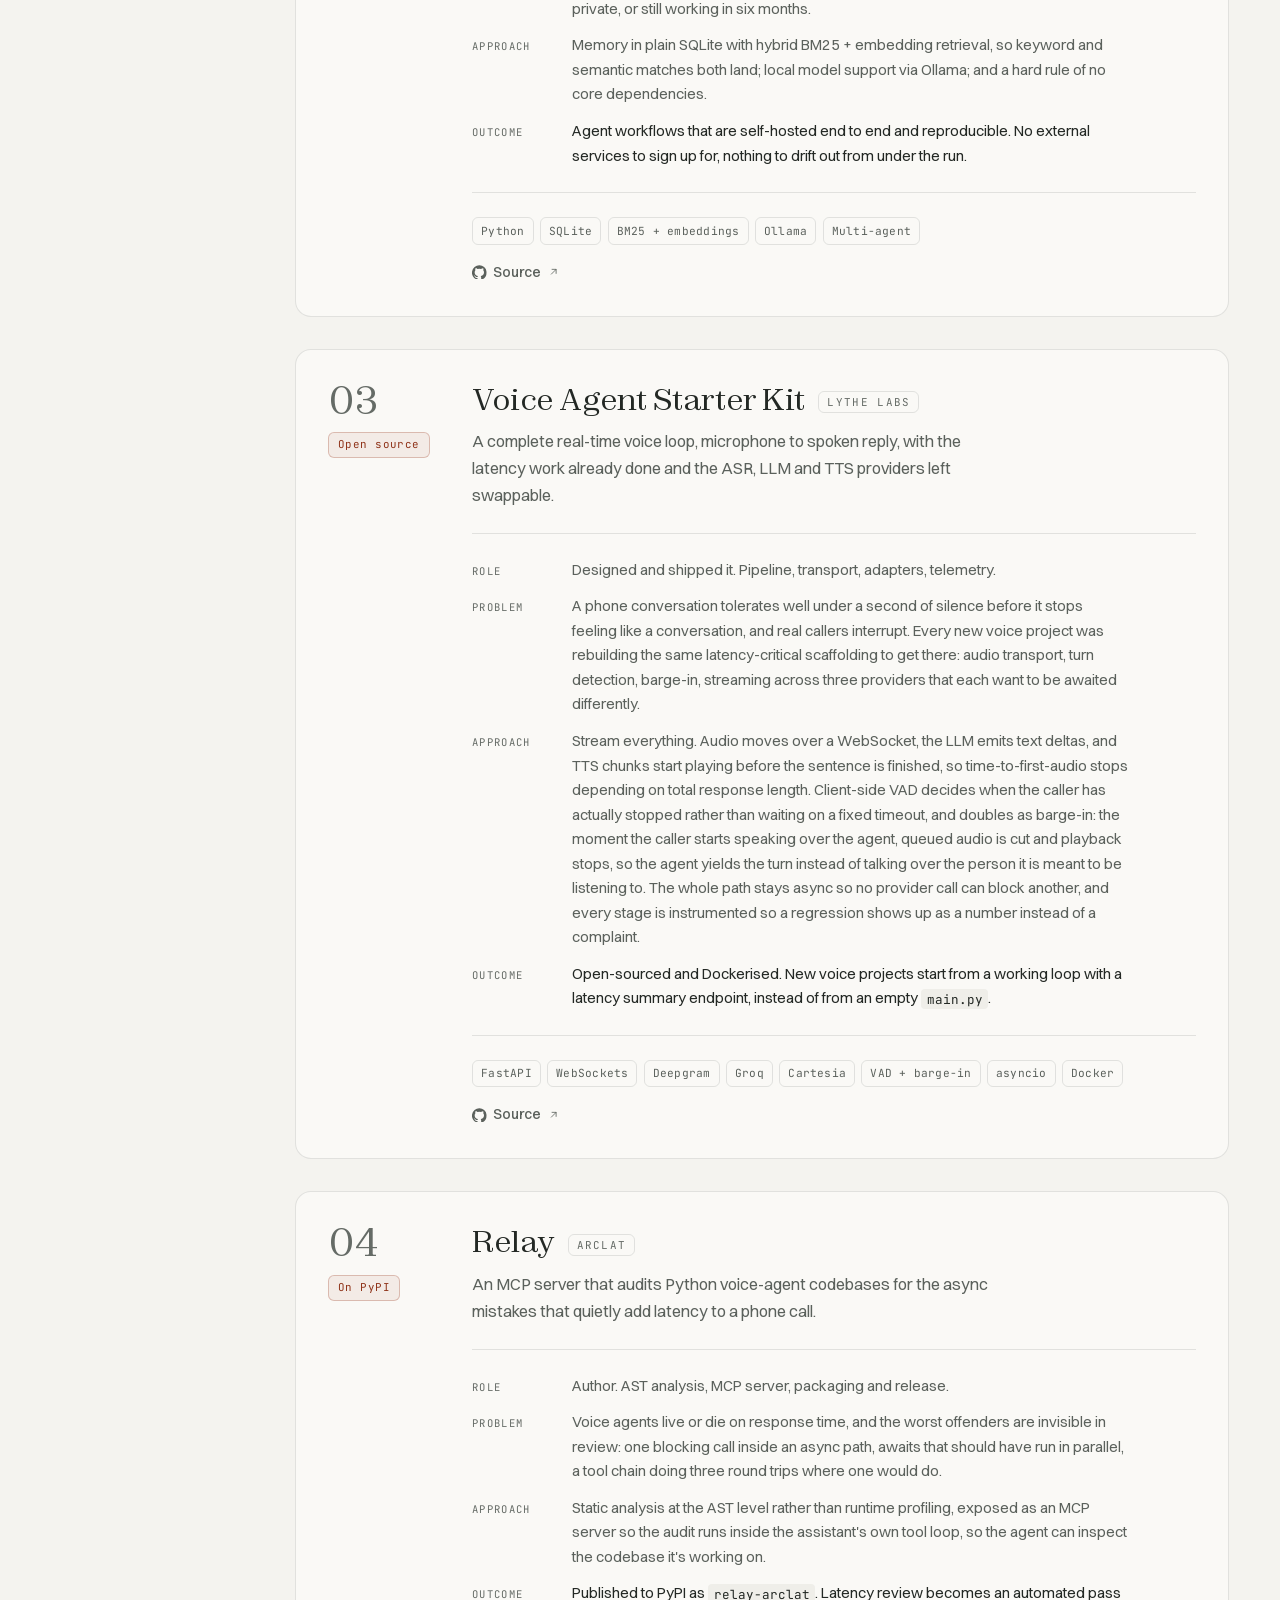
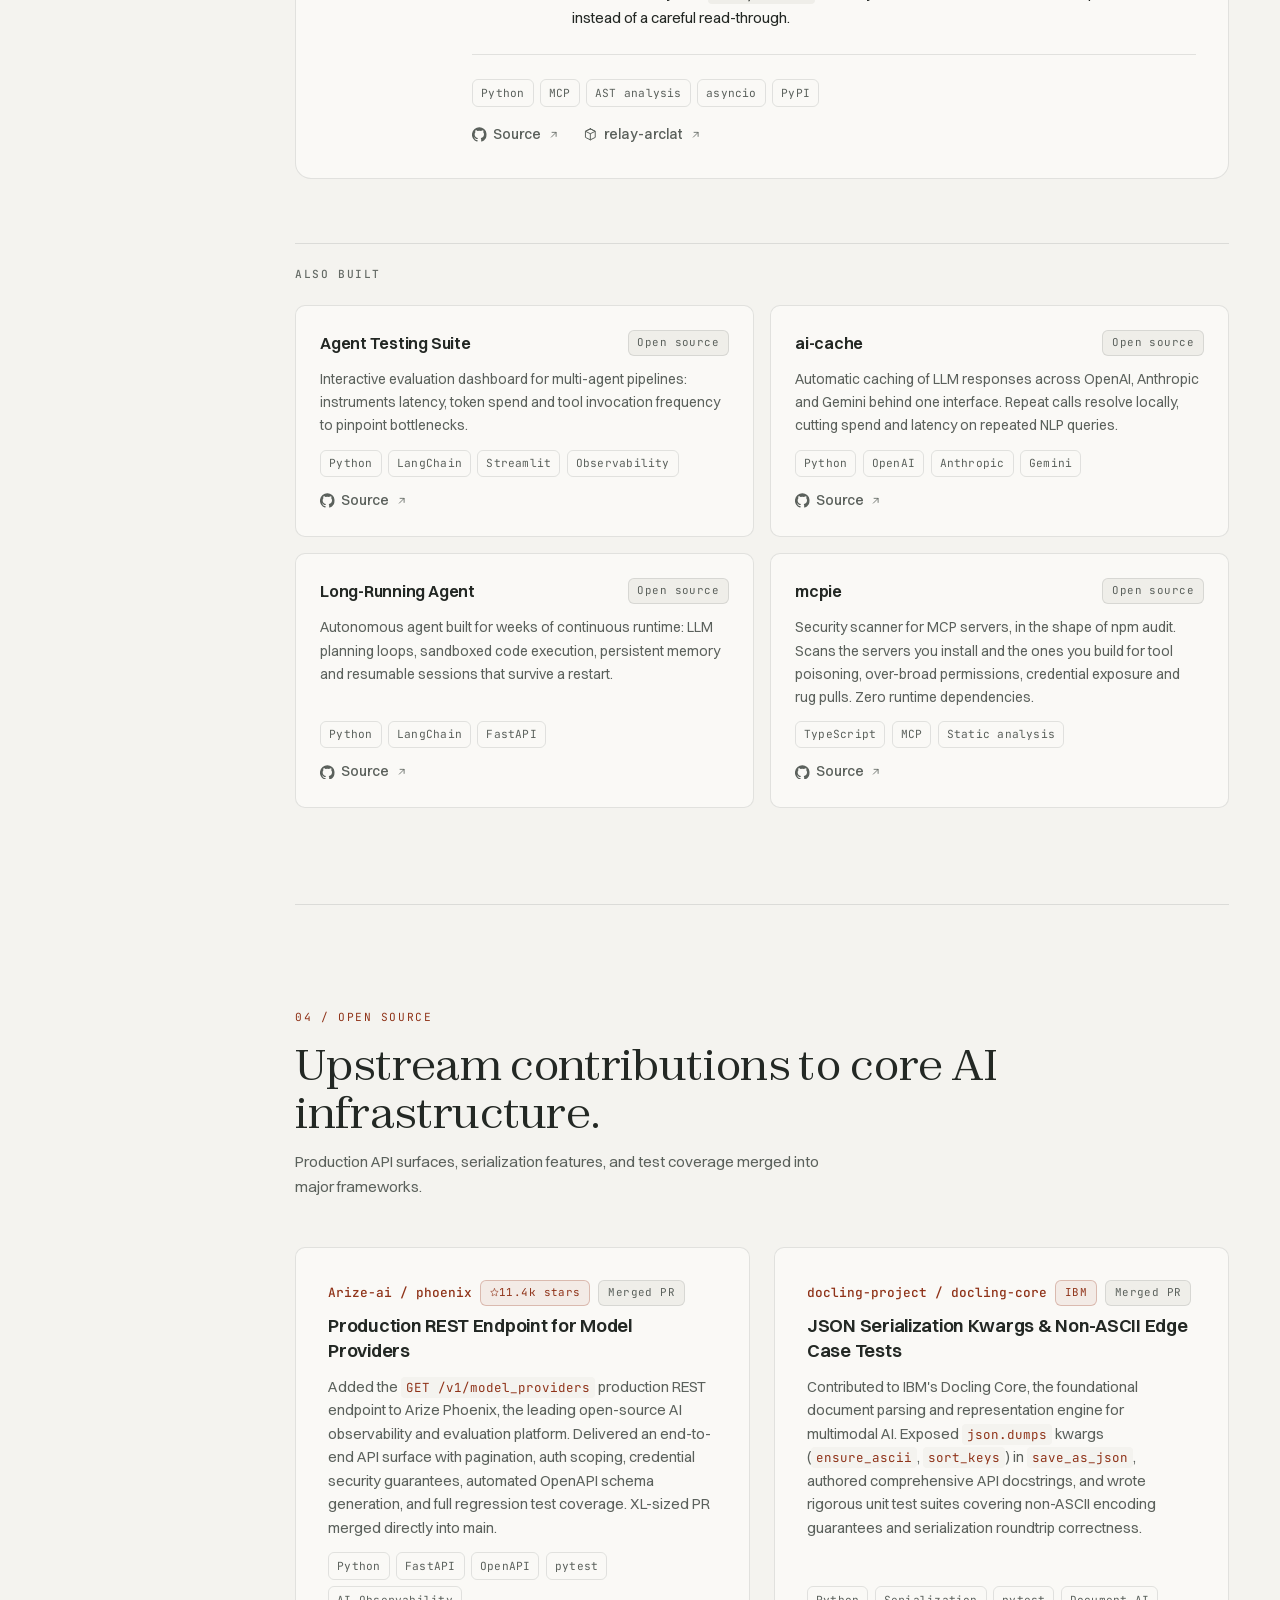
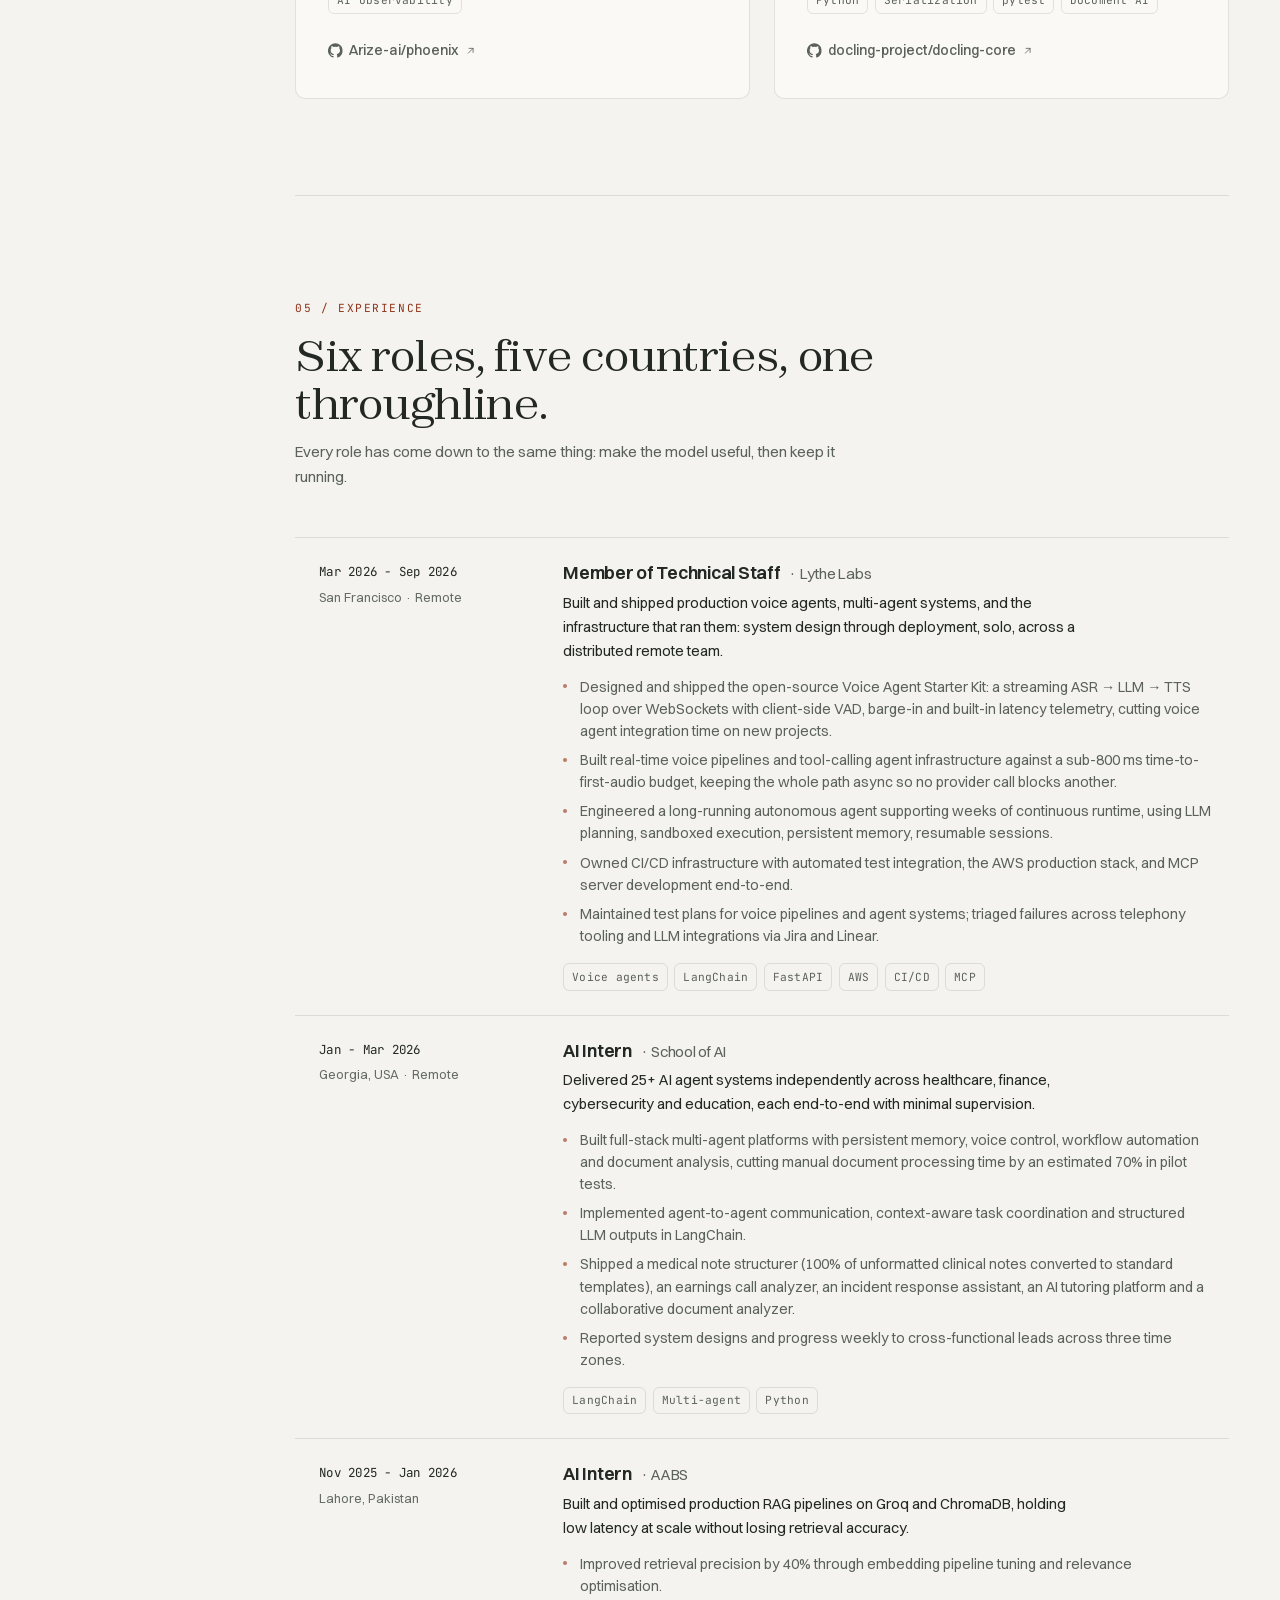
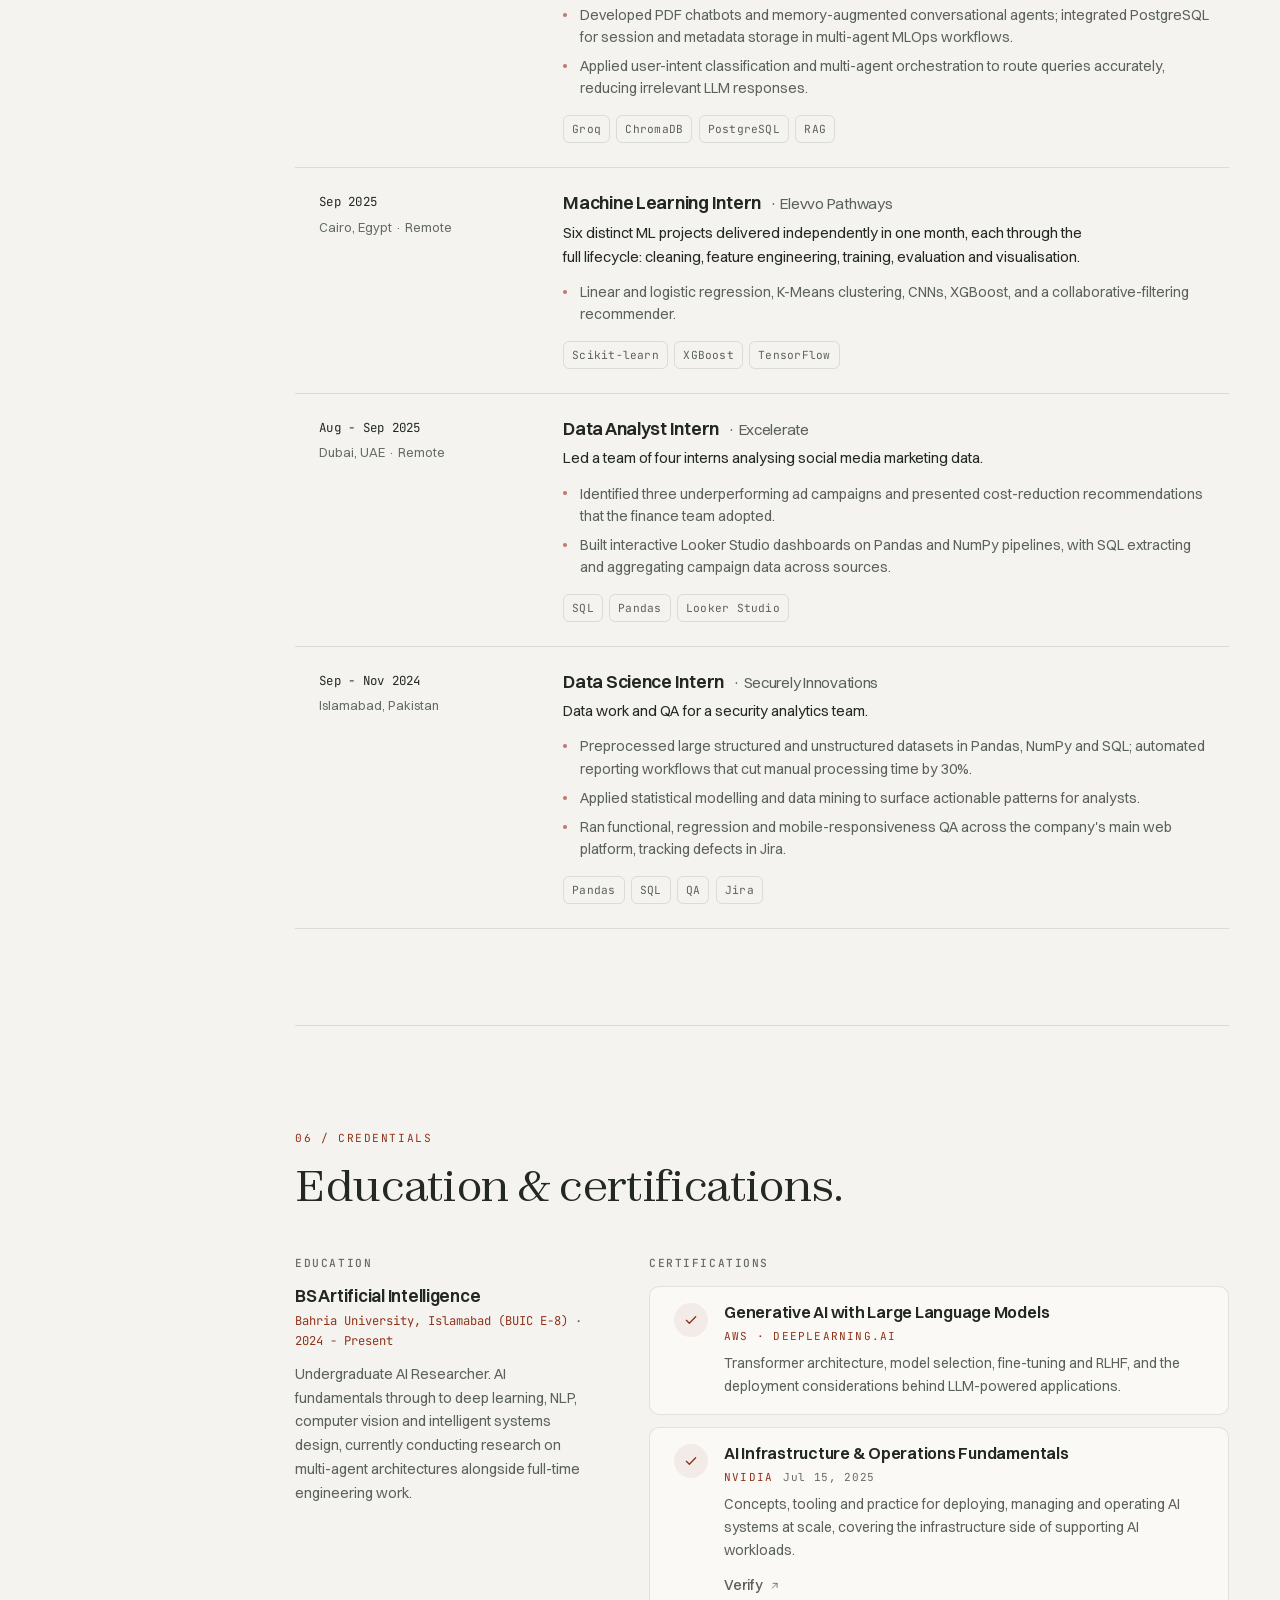
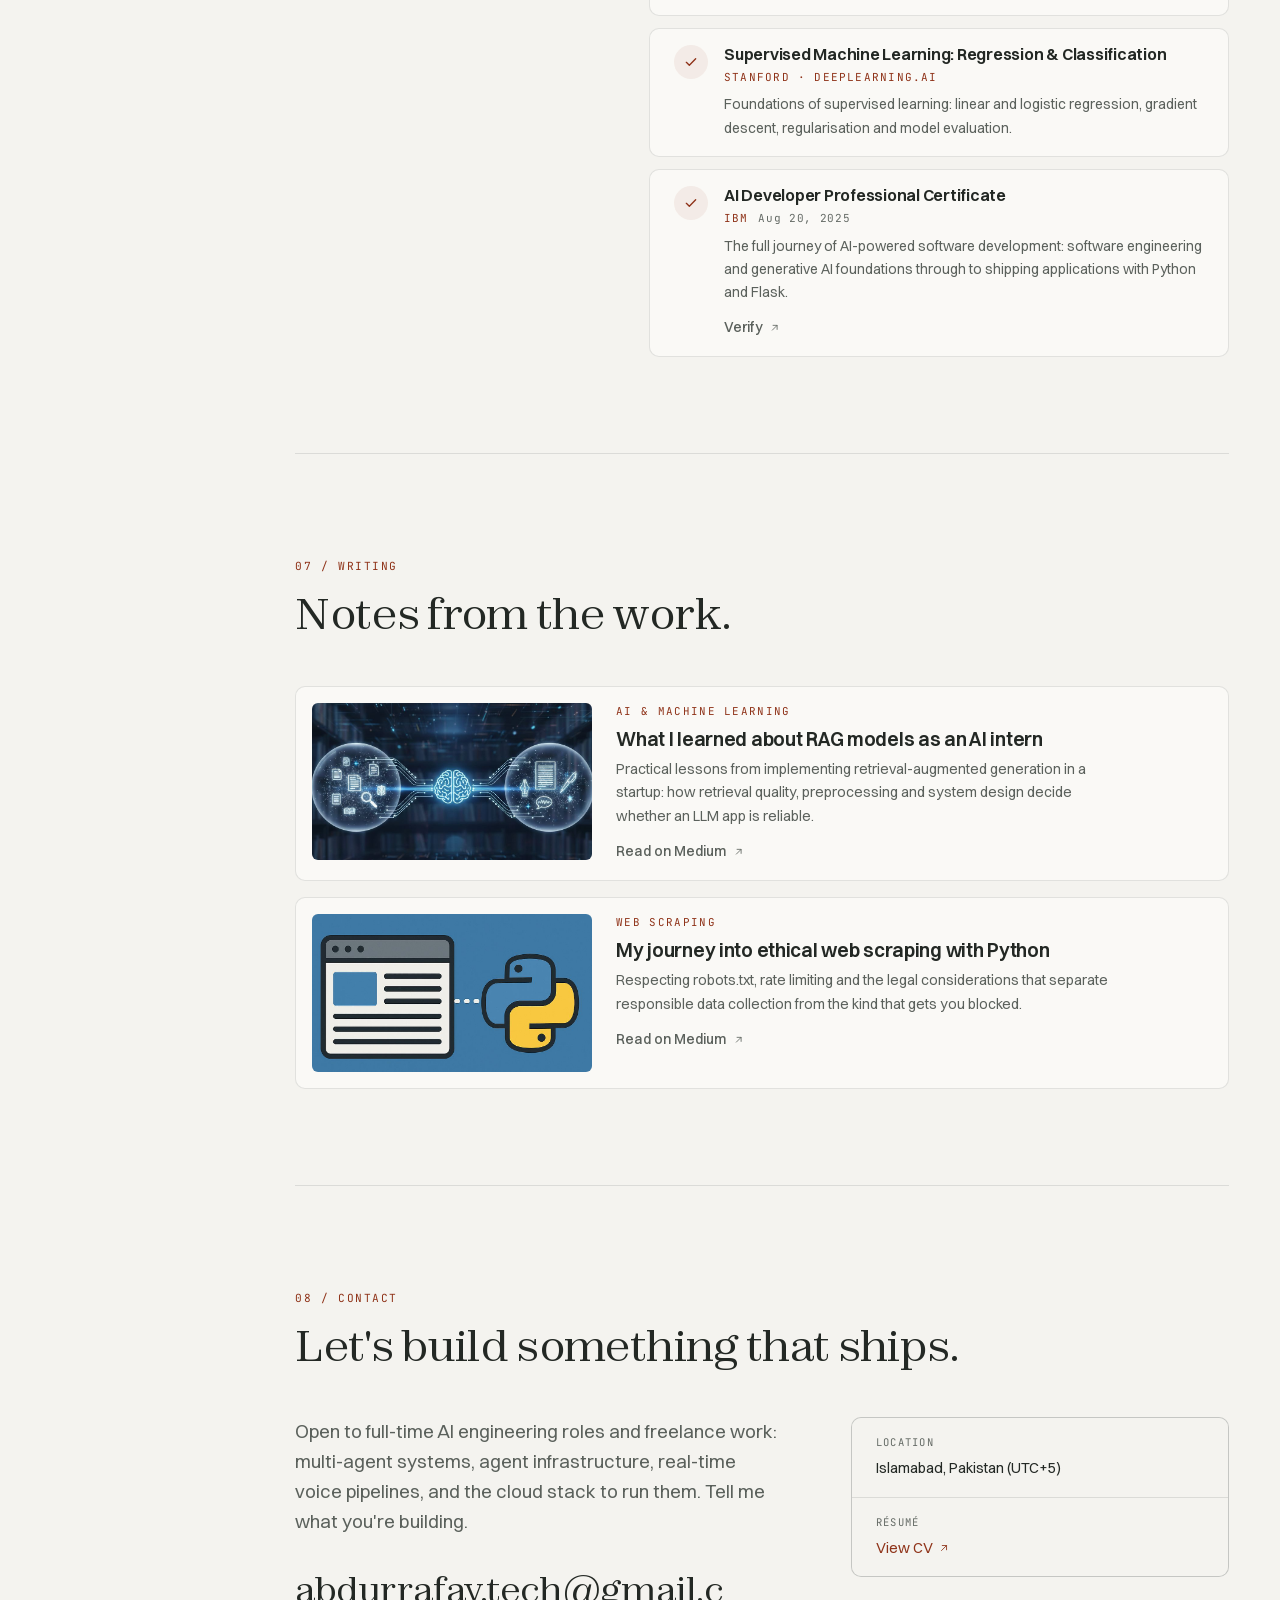
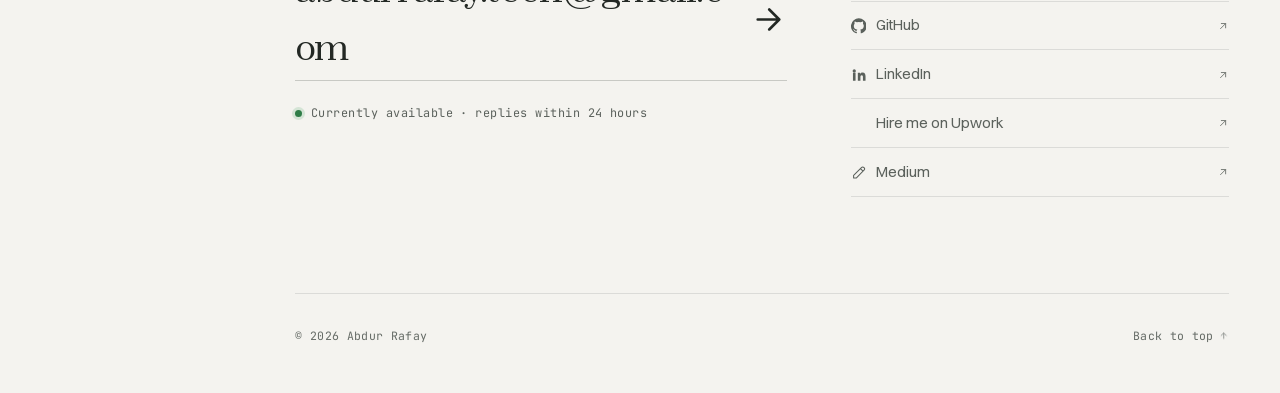
==== commit 79c3d46b: "refactor: update personal branding and project descriptions in index.html; enhance open source contr" ====
--- a/index.html
+++ b/index.html
@@ -4,8 +4,8 @@
 <meta charset="UTF-8">
 <meta name="viewport" content="width=device-width, initial-scale=1">
 
-<title>Abdur Rafay | AI Engineer: voice agents &amp; agent infrastructure</title>
-<meta name="description" content="Abdur Rafay is a Member of Technical Staff at Lythe Labs (SF). He builds real-time voice agents against a sub-800ms time-to-first-audio budget, the agent infrastructure around them, and the CI/CD and AWS stack that runs it.">
+<title>Abdur Rafay | AI Engineer: multi-agent systems &amp; agent infrastructure</title>
+<meta name="description" content="Abdur Rafay is an AI Engineer specializing in multi-agent systems, agent infrastructure, and real-time voice pipelines.">
 <meta name="author" content="Abdur Rafay">
 <meta name="robots" content="index, follow">
 <meta name="color-scheme" content="dark light">
@@ -18,14 +18,14 @@
 <meta property="og:locale" content="en_US">
 <meta property="og:url" content="https://abdur-rafay-ar.github.io/">
 <meta property="og:title" content="Abdur Rafay | AI Engineer">
-<meta property="og:description" content="Member of Technical Staff at Lythe Labs. Real-time voice agents, agent infrastructure, and the CI/CD and AWS stack behind them.">
+<meta property="og:description" content="AI Engineer specializing in multi-agent systems, agent infrastructure, and real-time voice pipelines.">
 <meta property="og:image" content="https://abdur-rafay-ar.github.io/assets/og-card.png">
 <meta property="og:image:width" content="1200">
 <meta property="og:image:height" content="630">
-<meta property="og:image:alt" content="Abdur Rafay, AI Engineer: I build voice agents and the infrastructure they run on">
+<meta property="og:image:alt" content="Abdur Rafay, AI Engineer: I build multi-agent systems and the infrastructure behind them">
 <meta name="twitter:card" content="summary_large_image">
 <meta name="twitter:title" content="Abdur Rafay | AI Engineer">
-<meta name="twitter:description" content="Member of Technical Staff at Lythe Labs. Real-time voice agents, agent infrastructure, and the stack behind them.">
+<meta name="twitter:description" content="AI Engineer specializing in multi-agent systems, agent infrastructure, and real-time voice pipelines.">
 <meta name="twitter:image" content="https://abdur-rafay-ar.github.io/assets/og-card.png">
 <meta name="twitter:image:alt" content="Abdur Rafay, AI Engineer">
 
@@ -89,13 +89,13 @@
       "@id": "https://abdur-rafay-ar.github.io/#person",
       "name": "Abdur Rafay",
       "url": "https://abdur-rafay-ar.github.io/",
-      "jobTitle": "Member of Technical Staff",
-      "description": "AI Engineer building real-time voice agents, agent infrastructure, and the cloud stack that runs them",
+      "jobTitle": "AI Engineer",
+      "description": "AI Engineer building multi-agent systems, agent infrastructure, and real-time voice pipelines",
       "image": "https://abdur-rafay-ar.github.io/assets/pfp.jpg",
       "email": "abdurrafay.tech@gmail.com",
       "knowsLanguage": ["en", "ur"],
       "alumniOf": { "@type": "EducationalOrganization", "name": "Bahria University" },
-      "worksFor": { "@type": "Organization", "name": "Lythe Labs" },
+      "affiliation": { "@type": "EducationalOrganization", "name": "Bahria University" },
       "address": { "@type": "PostalAddress", "addressLocality": "Islamabad", "addressCountry": "PK" },
       "knowsAbout": ["Artificial Intelligence","Voice Agents","Real-Time Audio Streaming","Voice Activity Detection","Agent Infrastructure","Multi-Agent Systems","LLMs","RAG Pipelines","LangChain","Model Context Protocol","Python","FastAPI","AWS","Google Cloud","CI/CD","Docker","TensorFlow","PyTorch"],
       "sameAs": [
@@ -126,6 +126,7 @@
   <symbol id="i-moon" viewBox="0 0 24 24"><path fill="none" stroke="currentColor" stroke-width="1.6" stroke-linecap="round" stroke-linejoin="round" d="M20 14.2A8.4 8.4 0 0 1 9.8 4 8.4 8.4 0 1 0 20 14.2Z"/></symbol>
   <symbol id="i-pen" viewBox="0 0 24 24"><path fill="none" stroke="currentColor" stroke-width="1.6" stroke-linecap="round" stroke-linejoin="round" d="M4 20h4L20 8a2.8 2.8 0 0 0-4-4L4 16v4ZM14.5 5.5l4 4"/></symbol>
   <symbol id="i-package" viewBox="0 0 24 24"><path fill="none" stroke="currentColor" stroke-width="1.6" stroke-linecap="round" stroke-linejoin="round" d="M12 3 4 7v10l8 4 8-4V7l-8-4Zm0 0 8 4-8 4-8-4 8-4Zm0 8v10"/></symbol>
+  <symbol id="i-star" viewBox="0 0 24 24"><polygon points="12 2 15.09 8.26 22 9.27 17 14.14 18.18 21.02 12 17.77 5.82 21.02 7 14.14 2 9.27 8.91 8.26 12 2" fill="none" stroke="currentColor" stroke-width="1.6" stroke-linecap="round" stroke-linejoin="round"/></symbol>
 </svg>
 
 <!-- ═══ Rail: vertical index on desktop, sticky bar on small screens ═══ -->
@@ -146,10 +147,11 @@
       <li><a href="#about"><span class="rail__num">01</span>About</a></li>
       <li><a href="#skills"><span class="rail__num">02</span>Skills</a></li>
       <li><a href="#work"><span class="rail__num">03</span>Work</a></li>
-      <li><a href="#experience"><span class="rail__num">04</span>Experience</a></li>
-      <li><a href="#credentials"><span class="rail__num">05</span>Credentials</a></li>
-      <li><a href="#writing"><span class="rail__num">06</span>Writing</a></li>
-      <li><a href="#contact"><span class="rail__num">07</span>Contact</a></li>
+      <li><a href="#contributions"><span class="rail__num">04</span>Open source</a></li>
+      <li><a href="#experience"><span class="rail__num">05</span>Experience</a></li>
+      <li><a href="#credentials"><span class="rail__num">06</span>Credentials</a></li>
+      <li><a href="#writing"><span class="rail__num">07</span>Writing</a></li>
+      <li><a href="#contact"><span class="rail__num">08</span>Contact</a></li>
     </ul>
   </nav>
 
@@ -174,14 +176,13 @@
         <p class="status"><span class="status__dot"></span>Available for freelance &amp; full-time roles</p>
 
         <h1 class="hero__title">
-          I build <em>voice agents</em> and the infrastructure behind them.
+          I build <em>multi-agent systems</em> and the infrastructure behind them.
         </h1>
 
         <p class="hero__lede">
-          I'm Abdur Rafay, Member of Technical Staff at <strong>Lythe Labs</strong> (San Francisco, remote).
-          I ship production voice agents against a <strong>sub&#8209;800&nbsp;ms time-to-first-audio budget</strong>:
-          streaming ASR&nbsp;&rarr;&nbsp;LLM&nbsp;&rarr;&nbsp;TTS, client-side VAD, barge-in, fully async. I own the
-          CI/CD and AWS stack underneath them too.
+          I'm Abdur Rafay, an AI Engineer based in Islamabad. I design and ship <strong>multi-agent systems and agent infrastructure</strong>:
+          autonomous planning loops, local time-travel debugging, persistent memory, and <strong>sub&#8209;800&nbsp;ms real-time voice pipelines</strong>.
+          I own the CI/CD and cloud stack underneath them too.
           <span class="hero__lede-sub">25+ agent systems delivered across healthcare, finance, cybersecurity &amp; education.</span>
         </p>
 
@@ -218,10 +219,10 @@
     </div>
 
     <dl class="facts" aria-label="At a glance">
-      <div><dt>Now</dt><dd>MTS, Lythe Labs (SF)</dd></div>
-      <div><dt>Focus</dt><dd>Voice agents · Agent infrastructure · RAG</dd></div>
+      <div><dt>Now</dt><dd>Available for hire · Open to full-time &amp; contracts</dd></div>
+      <div><dt>Focus</dt><dd>Multi-agent systems · Agent infrastructure · Voice AI</dd></div>
       <div><dt>Also owns</dt><dd>CI/CD · AWS · GCP</dd></div>
-      <div><dt>Studying</dt><dd>BS Artificial Intelligence</dd></div>
+      <div><dt>Studying</dt><dd>BS AI, Bahria University (BUIC E-8)</dd></div>
     </dl>
   </section>
 
@@ -235,25 +236,24 @@
     <div class="about">
       <div class="about__prose">
         <p class="lead">
-          Most AI work fails somewhere other than the prompt: in retrieval quality, in a blocking
-          call that adds half a second to a phone conversation, in the deploy that nobody
+          Most AI work fails somewhere other than the prompt: in state drift across agents, in unobservable tool loops, in a blocking
+          call that adds half a second to a phone conversation, or in the deploy that nobody
           automated. I work on that whole surface, not just the model call.
         </p>
         <p>
-          At Lythe Labs I build production voice agents: real-time pipelines that stream
+          At Lythe Labs I built production voice agents and agent tooling: real-time pipelines that stream
           ASR&nbsp;&rarr;&nbsp;LLM&nbsp;&rarr;&nbsp;TTS over a WebSocket so audio starts playing before the
           sentence is finished, client-side VAD that decides when a caller has actually stopped talking and cuts
           playback the moment they start speaking over it, and the tool-calling agent infrastructure underneath. The open-source Voice Agent Starter
-          Kit came out of that work. I also own the parts nobody volunteers for: CI/CD with automated
+          Kit came out of that work. I also owned the parts nobody volunteers for: CI/CD with automated
           test integration, the AWS production stack, MCP server development, and test plans for
           telephony-side tooling.
         </p>
         <p>
           Before this I delivered 25+ agent systems end-to-end across healthcare, finance,
           cybersecurity and education, and built RAG pipelines in production. I'm completing a BS in
-          Artificial Intelligence at Bahria University alongside the work, and I publish the tools I
-          need but can't find: an MCP latency auditor, a dependency-free agent framework, an LLM
-          cache.
+          Artificial Intelligence at Bahria University (BUIC E-8) while conducting undergraduate research in multi-agent architectures,
+          and I publish the tools I need but can't find: Athar (a time-travel multi-agent debugger), an MCP latency auditor, a dependency-free agent framework, and an LLM cache.
         </p>
       </div>
 
@@ -261,24 +261,24 @@
         <h3 class="micro-title">What I take on</h3>
         <ul class="offer">
           <li>
+            <h4>Multi-agent systems &amp; orchestration</h4>
+            <p>Autonomous planning loops, agent-to-agent coordination, persistent state and memory layers, and evaluation harnesses.</p>
+          </li>
+          <li>
+            <h4>Agent infrastructure &amp; tooling</h4>
+            <p>Local-first time-travel debuggers, MCP servers, AST latency auditing, and hybrid retrieval layers.</p>
+          </li>
+          <li>
             <h4>Real-time voice engineering</h4>
             <p>Streaming ASR &rarr; LLM &rarr; TTS pipelines, WebSocket audio transport, VAD, endpointing and barge-in, latency budgets and telemetry.</p>
-          </li>
-          <li>
-            <h4>Agent infrastructure</h4>
-            <p>Tool-calling and multi-agent orchestration, MCP servers, memory and retrieval layers, evaluation harnesses.</p>
           </li>
           <li>
             <h4>Cloud &amp; DevOps</h4>
             <p>CI/CD pipelines with automated tests, AWS and GCP production stacks, Docker, release and deploy ownership.</p>
           </li>
           <li>
-            <h4>Backend delivery</h4>
-            <p>FastAPI and Flask services, PostgreSQL, MCP servers, and the API surface agents actually call.</p>
-          </li>
-          <li>
-            <h4>QA &amp; reliability</h4>
-            <p>Test plans, pytest and API testing, regression suites in CI, defect triage through Jira and Linear.</p>
+            <h4>Backend &amp; reliability</h4>
+            <p>FastAPI and Flask services, PostgreSQL, pytest regression suites in CI, and defect triage through Jira and Linear.</p>
           </li>
         </ul>
       </div>
@@ -307,21 +307,21 @@
       <article class="skillset skillset--wide">
         <h3>AI, LLMs &amp; agents</h3>
         <ul>
-          <li><span class="skill__name">LangChain</span><span class="skill__note">Agentic pipelines, tool calling, agent-to-agent coordination</span></li>
+          <li><span class="skill__name">Multi-agent systems</span><span class="skill__note">LangGraph, LangChain, autonomous planning loops, coordination</span></li>
+          <li><span class="skill__name">Agent observability</span><span class="skill__note">Time-travel debugging, DAG execution traces, fork &amp; replay (Athar)</span></li>
+          <li><span class="skill__name">Voice agents</span><span class="skill__note">Streaming ASR &rarr; LLM &rarr; TTS, WebSocket transport, VAD and barge-in, latency budgets</span></li>
+          <li><span class="skill__name">MCP</span><span class="skill__note">Model Context Protocol server development and security auditing</span></li>
+          <li><span class="skill__name">RAG</span><span class="skill__note">Embedding pipelines, hybrid retrieval, relevance tuning</span></li>
           <li><span class="skill__name">LLM APIs</span><span class="skill__note">OpenAI, Anthropic Claude, Groq, Google Gemini</span></li>
-          <li><span class="skill__name">Voice agents</span><span class="skill__note">Streaming ASR &rarr; LLM &rarr; TTS, WebSocket transport, VAD and barge-in, latency budgets</span></li>
-          <li><span class="skill__name">RAG</span><span class="skill__note">Embedding pipelines, hybrid retrieval, relevance tuning</span></li>
-          <li><span class="skill__name">MCP</span><span class="skill__note">Model Context Protocol server development</span></li>
           <li><span class="skill__name">TensorFlow &amp; PyTorch</span><span class="skill__note">CNNs, deep learning training loops</span></li>
           <li><span class="skill__name">Scikit-learn &amp; XGBoost</span><span class="skill__note">Regression, classification, clustering, recommenders</span></li>
-          <li><span class="skill__name">Hugging Face</span><span class="skill__note">Sentence Transformers, embeddings, fine-tuning</span></li>
         </ul>
       </article>
 
       <article class="skillset">
         <h3>Cloud &amp; DevOps</h3>
         <ul>
-          <li><span class="skill__name">AWS</span><span class="skill__note">Production stack ownership at Lythe Labs</span></li>
+          <li><span class="skill__name">AWS</span><span class="skill__note">Production stack ownership (Lythe Labs)</span></li>
           <li><span class="skill__name">Google Cloud</span><span class="skill__note">Deployment and managed services for AI workloads</span></li>
           <li><span class="skill__name">CI/CD</span><span class="skill__note">Pipelines with automated test integration, end to end</span></li>
           <li><span class="skill__name">Docker &amp; Git</span><span class="skill__note">Containerised services, branching and release workflow</span></li>
@@ -362,6 +362,64 @@
       <li class="case">
         <div class="case__index">
           <span class="case__num">01</span>
+          <span class="tag tag--accent">On PyPI</span>
+        </div>
+        <div class="case__main">
+          <h3 class="case__title">Athar</h3>
+          <p class="case__summary">
+            A local-first, time-travel debugger and observability engine for multi-agent LLM
+            systems with SQLite WAL, state mutation, and instantaneous fork &amp; replay.
+          </p>
+          <dl class="case__detail">
+            <div><dt>Role</dt><dd>Author. Tracer SDK, dynamic replay runtime, local web UI, and LangChain/LangGraph adapters.</dd></div>
+            <div><dt>Problem</dt><dd>Debugging multi-agent loops is slow and stochastic: when an agent fails on step 6 of 10, adding logs and re-running from scratch burns hundreds of thousands of tokens, wastes API credits, and risks non-deterministic divergence. Meanwhile, cloud observability platforms require sending private prompts and customer data to external vendors.</dd></div>
+            <div><dt>Approach</dt><dd>Record execution DAGs, prompts, tool calls, and state snapshots locally using SQLite Write-Ahead Logging (WAL) and deterministic SHA-256 state hashing. When an agent goes off track, developers scrub through the visual execution timeline in the local web UI, mutate the prompt, state, or tool output at the exact failure node, and trigger replay—resuming downstream execution without re-running prior nodes.</dd></div>
+            <div><dt>Outcome</dt><dd>Published to PyPI as <code>athar</code>. Zero cloud fees, zero vendor lock-in, and instant side-by-side branch diffing comparing token latency, API costs, and execution paths.</dd></div>
+          </dl>
+          <ul class="stack"><li>Python</li><li>FastAPI</li><li>SQLite WAL</li><li>LangChain</li><li>LangGraph</li><li>PyPI</li></ul>
+          <div class="case__links">
+            <a class="link-out" href="https://github.com/Abdur-Rafay-AR/athar" target="_blank" rel="noopener">
+              <svg class="ico" aria-hidden="true"><use href="#i-github"/></svg>Source
+              <svg class="ico ico--sm" aria-hidden="true"><use href="#i-diagonal"/></svg>
+            </a>
+            <a class="link-out" href="https://pypi.org/project/athar/" target="_blank" rel="noopener">
+              <svg class="ico" aria-hidden="true"><use href="#i-package"/></svg>athar
+              <svg class="ico ico--sm" aria-hidden="true"><use href="#i-diagonal"/></svg>
+            </a>
+          </div>
+        </div>
+      </li>
+
+      <li class="case">
+        <div class="case__index">
+          <span class="case__num">02</span>
+          <span class="tag tag--accent">Open source</span>
+        </div>
+        <div class="case__main">
+          <h3 class="case__title">Crucible</h3>
+          <p class="case__summary">
+            A multi-agent framework that runs entirely on your machine: hybrid retrieval over
+            SQLite, local models through Ollama, zero core dependencies.
+          </p>
+          <dl class="case__detail">
+            <div><dt>Role</dt><dd>Author. Framework design, memory layer, retrieval.</dd></div>
+            <div><dt>Problem</dt><dd>Most agent frameworks assume a hosted vector database and a deep dependency tree. That's fine for a demo and painful for anything that needs to be reproducible, private, or still working in six months.</dd></div>
+            <div><dt>Approach</dt><dd>Memory in plain SQLite with hybrid BM25 + embedding retrieval, so keyword and semantic matches both land; local model support via Ollama; and a hard rule of no core dependencies.</dd></div>
+            <div><dt>Outcome</dt><dd>Agent workflows that are self-hosted end to end and reproducible. No external services to sign up for, nothing to drift out from under the run.</dd></div>
+          </dl>
+          <ul class="stack"><li>Python</li><li>SQLite</li><li>BM25 + embeddings</li><li>Ollama</li><li>Multi-agent</li></ul>
+          <div class="case__links">
+            <a class="link-out" href="https://github.com/Abdur-Rafay-AR/crucible" target="_blank" rel="noopener">
+              <svg class="ico" aria-hidden="true"><use href="#i-github"/></svg>Source
+              <svg class="ico ico--sm" aria-hidden="true"><use href="#i-diagonal"/></svg>
+            </a>
+          </div>
+        </div>
+      </li>
+
+      <li class="case">
+        <div class="case__index">
+          <span class="case__num">03</span>
           <span class="tag tag--accent">Open source</span>
         </div>
         <div class="case__main">
@@ -388,7 +446,7 @@
 
       <li class="case">
         <div class="case__index">
-          <span class="case__num">02</span>
+          <span class="case__num">04</span>
           <span class="tag tag--accent">On PyPI</span>
         </div>
         <div class="case__main">
@@ -416,64 +474,16 @@
           </div>
         </div>
       </li>
-
-      <li class="case">
-        <div class="case__index">
-          <span class="case__num">03</span>
-          <span class="tag tag--accent">Open source</span>
-        </div>
-        <div class="case__main">
-          <h3 class="case__title">Crucible</h3>
-          <p class="case__summary">
-            A multi-agent framework that runs entirely on your machine: hybrid retrieval over
-            SQLite, local models through Ollama, zero core dependencies.
-          </p>
-          <dl class="case__detail">
-            <div><dt>Role</dt><dd>Author. Framework design, memory layer, retrieval.</dd></div>
-            <div><dt>Problem</dt><dd>Most agent frameworks assume a hosted vector database and a deep dependency tree. That's fine for a demo and painful for anything that needs to be reproducible, private, or still working in six months.</dd></div>
-            <div><dt>Approach</dt><dd>Memory in plain SQLite with hybrid BM25 + embedding retrieval, so keyword and semantic matches both land; local model support via Ollama; and a hard rule of no core dependencies.</dd></div>
-            <div><dt>Outcome</dt><dd>Agent workflows that are self-hosted end to end and reproducible. No external services to sign up for, nothing to drift out from under the run.</dd></div>
-          </dl>
-          <ul class="stack"><li>Python</li><li>SQLite</li><li>BM25 + embeddings</li><li>Ollama</li><li>Multi-agent</li></ul>
-          <div class="case__links">
-            <a class="link-out" href="https://github.com/Abdur-Rafay-AR/crucible" target="_blank" rel="noopener">
-              <svg class="ico" aria-hidden="true"><use href="#i-github"/></svg>Source
-              <svg class="ico ico--sm" aria-hidden="true"><use href="#i-diagonal"/></svg>
-            </a>
-          </div>
-        </div>
-      </li>
-
-      <li class="case">
-        <div class="case__index">
-          <span class="case__num">04</span>
-          <span class="tag tag--accent">Open source</span>
-        </div>
-        <div class="case__main">
-          <h3 class="case__title">Agent Testing Suite <span class="case__org">Lythe Labs</span></h3>
-          <p class="case__summary">
-            An evaluation dashboard that makes multi-agent pipelines legible: where the time goes,
-            where the money goes, which tools actually get called.
-          </p>
-          <dl class="case__detail">
-            <div><dt>Role</dt><dd>Built at Lythe Labs. Instrumentation and dashboard.</dd></div>
-            <div><dt>Problem</dt><dd>Multi-agent systems are opaque. When a pipeline is slow or expensive, there's rarely evidence pointing at which agent or tool call is responsible, so tuning turns into guesswork.</dd></div>
-            <div><dt>Approach</dt><dd>Instrument every run for latency, API cost and tool-call frequency, then render the pipeline as an interactive flow so a bottleneck is something you can see rather than suspect.</dd></div>
-            <div><dt>Outcome</dt><dd>Agent tuning becomes data-driven: regressions surface as numbers, and optimisation targets the step that's actually costing.</dd></div>
-          </dl>
-          <ul class="stack"><li>Python</li><li>LangChain</li><li>Streamlit</li><li>Observability</li></ul>
-          <div class="case__links">
-            <a class="link-out" href="https://github.com/lythelab/agent-testing-suite" target="_blank" rel="noopener">
-              <svg class="ico" aria-hidden="true"><use href="#i-github"/></svg>Source
-              <svg class="ico ico--sm" aria-hidden="true"><use href="#i-diagonal"/></svg>
-            </a>
-          </div>
-        </div>
-      </li>
     </ol>
 
     <h3 class="micro-title micro-title--spaced">Also built</h3>
     <ul class="mini-grid">
+      <li class="mini">
+        <div class="mini__head"><h4>Agent Testing Suite</h4><span class="tag">Open source</span></div>
+        <p>Interactive evaluation dashboard for multi-agent pipelines: instruments latency, token spend and tool invocation frequency to pinpoint bottlenecks.</p>
+        <ul class="stack"><li>Python</li><li>LangChain</li><li>Streamlit</li><li>Observability</li></ul>
+        <a class="link-out" href="https://github.com/lythelab/agent-testing-suite" target="_blank" rel="noopener"><svg class="ico" aria-hidden="true"><use href="#i-github"/></svg>Source<svg class="ico ico--sm" aria-hidden="true"><use href="#i-diagonal"/></svg></a>
+      </li>
       <li class="mini">
         <div class="mini__head"><h4>ai-cache</h4><span class="tag">Open source</span></div>
         <p>Automatic caching of LLM responses across OpenAI, Anthropic and Gemini behind one interface. Repeat calls resolve locally, cutting spend and latency on repeated NLP queries.</p>
@@ -495,26 +505,94 @@
     </ul>
   </section>
 
-  <!-- ═══ 04 Experience ═══ -->
+  <!-- ═══ 04 Open Source ═══ -->
+  <section class="section reveal" id="contributions">
+    <div class="section__head">
+      <span class="eyebrow">04 / Open source</span>
+      <h2 class="section__title">Upstream contributions to core AI infrastructure.</h2>
+      <p class="section__note">Production API surfaces, serialization features, and test coverage merged into major frameworks.</p>
+    </div>
+
+    <div class="contribs">
+      <article class="contrib">
+        <div class="contrib__head">
+          <div>
+            <div class="contrib__meta">
+              <span class="contrib__repo">Arize-ai / phoenix</span>
+              <span class="tag tag--accent"><svg class="ico ico--sm" aria-hidden="true"><use href="#i-star"/></svg>11.4k stars</span>
+              <span class="tag">Merged PR</span>
+            </div>
+            <h3 class="contrib__title">Production REST Endpoint for Model Providers</h3>
+          </div>
+        </div>
+        <p class="contrib__summary">
+          Added the <code>GET /v1/model_providers</code> production REST endpoint to Arize Phoenix, the leading open-source AI observability and evaluation platform. Delivered an end-to-end API surface with pagination, auth scoping, credential security guarantees, automated OpenAPI schema generation, and full regression test coverage. XL-sized PR merged directly into main.
+        </p>
+        <ul class="stack">
+          <li>Python</li>
+          <li>FastAPI</li>
+          <li>OpenAPI</li>
+          <li>pytest</li>
+          <li>AI Observability</li>
+        </ul>
+        <div class="contrib__links">
+          <a class="link-out" href="https://github.com/Arize-ai/phoenix" target="_blank" rel="noopener">
+            <svg class="ico" aria-hidden="true"><use href="#i-github"/></svg>Arize-ai/phoenix
+            <svg class="ico ico--sm" aria-hidden="true"><use href="#i-diagonal"/></svg>
+          </a>
+        </div>
+      </article>
+
+      <article class="contrib">
+        <div class="contrib__head">
+          <div>
+            <div class="contrib__meta">
+              <span class="contrib__repo">docling-project / docling-core</span>
+              <span class="tag tag--accent">IBM</span>
+              <span class="tag">Merged PR</span>
+            </div>
+            <h3 class="contrib__title">JSON Serialization Kwargs &amp; Non-ASCII Edge Case Tests</h3>
+          </div>
+        </div>
+        <p class="contrib__summary">
+          Contributed to IBM's Docling Core, the foundational document parsing and representation engine for multimodal AI. Exposed <code>json.dumps</code> kwargs (<code>ensure_ascii</code>, <code>sort_keys</code>) in <code>save_as_json</code>, authored comprehensive API docstrings, and wrote rigorous unit test suites covering non-ASCII encoding guarantees and serialization roundtrip correctness.
+        </p>
+        <ul class="stack">
+          <li>Python</li>
+          <li>Serialization</li>
+          <li>pytest</li>
+          <li>Document AI</li>
+        </ul>
+        <div class="contrib__links">
+          <a class="link-out" href="https://github.com/docling-project/docling-core" target="_blank" rel="noopener">
+            <svg class="ico" aria-hidden="true"><use href="#i-github"/></svg>docling-project/docling-core
+            <svg class="ico ico--sm" aria-hidden="true"><use href="#i-diagonal"/></svg>
+          </a>
+        </div>
+      </article>
+    </div>
+  </section>
+
+  <!-- ═══ 05 Experience ═══ -->
   <section class="section reveal" id="experience">
     <div class="section__head">
-      <span class="eyebrow">04 / Experience</span>
+      <span class="eyebrow">05 / Experience</span>
       <h2 class="section__title">Six roles, five countries, one throughline.</h2>
       <p class="section__note">Every role has come down to the same thing: make the model useful, then keep it running.</p>
     </div>
 
     <ol class="roles">
-      <li class="role role--current">
-        <div class="role__when"><span class="role__date">Mar 2026 - Present</span><span class="role__place">San Francisco · Remote</span></div>
+      <li class="role">
+        <div class="role__when"><span class="role__date">Mar 2026 - Sep 2026</span><span class="role__place">San Francisco · Remote</span></div>
         <div class="role__what">
           <h3>Member of Technical Staff <span class="role__org">Lythe Labs</span></h3>
-          <p>Building and shipping production voice agents, multi-agent systems, and the infrastructure that runs them: system design through deployment, solo, across a distributed remote team.</p>
+          <p>Built and shipped production voice agents, multi-agent systems, and the infrastructure that ran them: system design through deployment, solo, across a distributed remote team.</p>
           <ul class="bullets">
             <li>Designed and shipped the open-source Voice Agent Starter Kit: a streaming ASR &rarr; LLM &rarr; TTS loop over WebSockets with client-side VAD, barge-in and built-in latency telemetry, cutting voice agent integration time on new projects.</li>
             <li>Built real-time voice pipelines and tool-calling agent infrastructure against a sub-800&nbsp;ms time-to-first-audio budget, keeping the whole path async so no provider call blocks another.</li>
             <li>Engineered a long-running autonomous agent supporting weeks of continuous runtime, using LLM planning, sandboxed execution, persistent memory, resumable sessions.</li>
-            <li>Own CI/CD infrastructure with automated test integration, the AWS production stack, and MCP server development end-to-end.</li>
-            <li>Maintain test plans for voice pipelines and agent systems; triage failures across telephony tooling and LLM integrations via Jira and Linear.</li>
+            <li>Owned CI/CD infrastructure with automated test integration, the AWS production stack, and MCP server development end-to-end.</li>
+            <li>Maintained test plans for voice pipelines and agent systems; triaged failures across telephony tooling and LLM integrations via Jira and Linear.</li>
           </ul>
           <ul class="stack"><li>Voice agents</li><li>LangChain</li><li>FastAPI</li><li>AWS</li><li>CI/CD</li><li>MCP</li></ul>
         </div>
@@ -590,10 +668,10 @@
     </ol>
   </section>
 
-  <!-- ═══ 05 Credentials ═══ -->
+  <!-- ═══ 06 Credentials ═══ -->
   <section class="section reveal" id="credentials">
     <div class="section__head">
-      <span class="eyebrow">05 / Credentials</span>
+      <span class="eyebrow">06 / Credentials</span>
       <h2 class="section__title">Education &amp; certifications.</h2>
     </div>
 
@@ -602,8 +680,8 @@
         <h3 class="micro-title">Education</h3>
         <div class="edu__item">
           <h4>BS Artificial Intelligence</h4>
-          <p class="edu__org">Bahria University, Islamabad <span>·</span> 2024 - Present</p>
-          <p>AI fundamentals through to deep learning, NLP, computer vision and intelligent systems design, studied alongside full-time engineering work.</p>
+          <p class="edu__org">Bahria University, Islamabad (BUIC E-8) <span>·</span> 2024 - Present</p>
+          <p>Undergraduate AI Researcher. AI fundamentals through to deep learning, NLP, computer vision and intelligent systems design, currently conducting research on multi-agent architectures alongside full-time engineering work.</p>
         </div>
       </article>
 
@@ -649,10 +727,10 @@
     </div>
   </section>
 
-  <!-- ═══ 06 Writing ═══ -->
+  <!-- ═══ 07 Writing ═══ -->
   <section class="section reveal" id="writing">
     <div class="section__head">
-      <span class="eyebrow">06 / Writing</span>
+      <span class="eyebrow">07 / Writing</span>
       <h2 class="section__title">Notes from the work.</h2>
     </div>
 
@@ -682,18 +760,18 @@
     </ul>
   </section>
 
-  <!-- ═══ 07 Contact ═══ -->
+  <!-- ═══ 08 Contact ═══ -->
   <section class="section section--contact reveal" id="contact">
     <div class="section__head">
-      <span class="eyebrow">07 / Contact</span>
+      <span class="eyebrow">08 / Contact</span>
       <h2 class="section__title">Let's build something that ships.</h2>
     </div>
 
     <div class="contact">
       <div class="contact__pitch">
         <p class="lead">
-          Open to full-time AI engineering roles and freelance work: real-time voice agents, agent
-          infrastructure, RAG pipelines, and the cloud stack to run them. Tell me what you're building.
+          Open to full-time AI engineering roles and freelance work: multi-agent systems, agent
+          infrastructure, real-time voice pipelines, and the cloud stack to run them. Tell me what you're building.
         </p>
         <a class="mailto" href="mailto:abdurrafay.tech@gmail.com">
           abdurrafay.tech@gmail.com
--- a/style.css
+++ b/style.css
@@ -654,7 +654,7 @@
 
 .mini-grid {
   display: grid;
-  grid-template-columns: repeat(3, minmax(0, 1fr));
+  grid-template-columns: repeat(2, minmax(0, 1fr));
   gap: var(--s-4);
 }
 .mini {
@@ -672,6 +672,64 @@
 .mini h4 { font-size: 1.02rem; font-weight: 600; }
 .mini > p { font-size: .875rem; color: var(--text-2); flex: 1; }
 .mini .link-out { margin-top: auto; }
+
+/* ── 6c-2. Open Source Contributions ───────────────────────── */
+.contribs {
+  display: grid;
+  grid-template-columns: repeat(2, minmax(0, 1fr));
+  gap: var(--s-5);
+}
+.contrib {
+  display: flex;
+  flex-direction: column;
+  gap: var(--s-3);
+  padding: var(--s-6);
+  border: 1px solid var(--line);
+  border-radius: var(--r-md);
+  background: var(--surface);
+  transition: border-color .22s var(--ease), transform .22s var(--ease);
+}
+.contrib:hover {
+  border-color: var(--line-bold);
+  transform: translateY(-2px);
+}
+.contrib__meta {
+  display: flex;
+  flex-wrap: wrap;
+  align-items: center;
+  gap: var(--s-2);
+  margin-bottom: var(--s-2);
+}
+.contrib__repo {
+  font-family: var(--mono);
+  font-size: .8rem;
+  font-weight: 500;
+  color: var(--accent-ink);
+}
+.contrib__title {
+  font-size: 1.15rem;
+  font-weight: 600;
+  color: var(--text);
+  line-height: 1.35;
+}
+.contrib__summary {
+  font-size: .92rem;
+  line-height: 1.6;
+  color: var(--text-2);
+  flex: 1;
+}
+.contrib__summary code {
+  font-family: var(--mono);
+  font-size: .85em;
+  padding: .15em .4em;
+  border-radius: 4px;
+  background: var(--bg);
+  color: var(--accent-ink);
+}
+.contrib__links {
+  margin-top: auto;
+  padding-top: var(--s-3);
+}
 
 /* ── 6d. Experience ────────────────────────────────────────── */
 .roles { display: grid; }
@@ -966,6 +1024,7 @@
   .about, .skills { grid-template-columns: 1fr; }
   .skillset--wide { grid-row: auto; }
   .mini-grid { grid-template-columns: 1fr; }
+  .contribs { grid-template-columns: 1fr; }
   .section { padding: var(--s-8) 0; }
 }
 
@@ -974,6 +1033,7 @@
   .case__index { flex-direction: row; align-items: center; gap: var(--s-4); }
   .case__num { font-size: 1.6rem; }
   .case__detail > div { grid-template-columns: 1fr; gap: .2rem; }
+  .contrib { padding: var(--s-5); }
   .role { grid-template-columns: 1fr; gap: var(--s-3); padding-left: var(--s-4); }
   .role__when { flex-direction: row; flex-wrap: wrap; align-items: baseline; gap: var(--s-3); }
   .cert { padding: var(--s-4); }
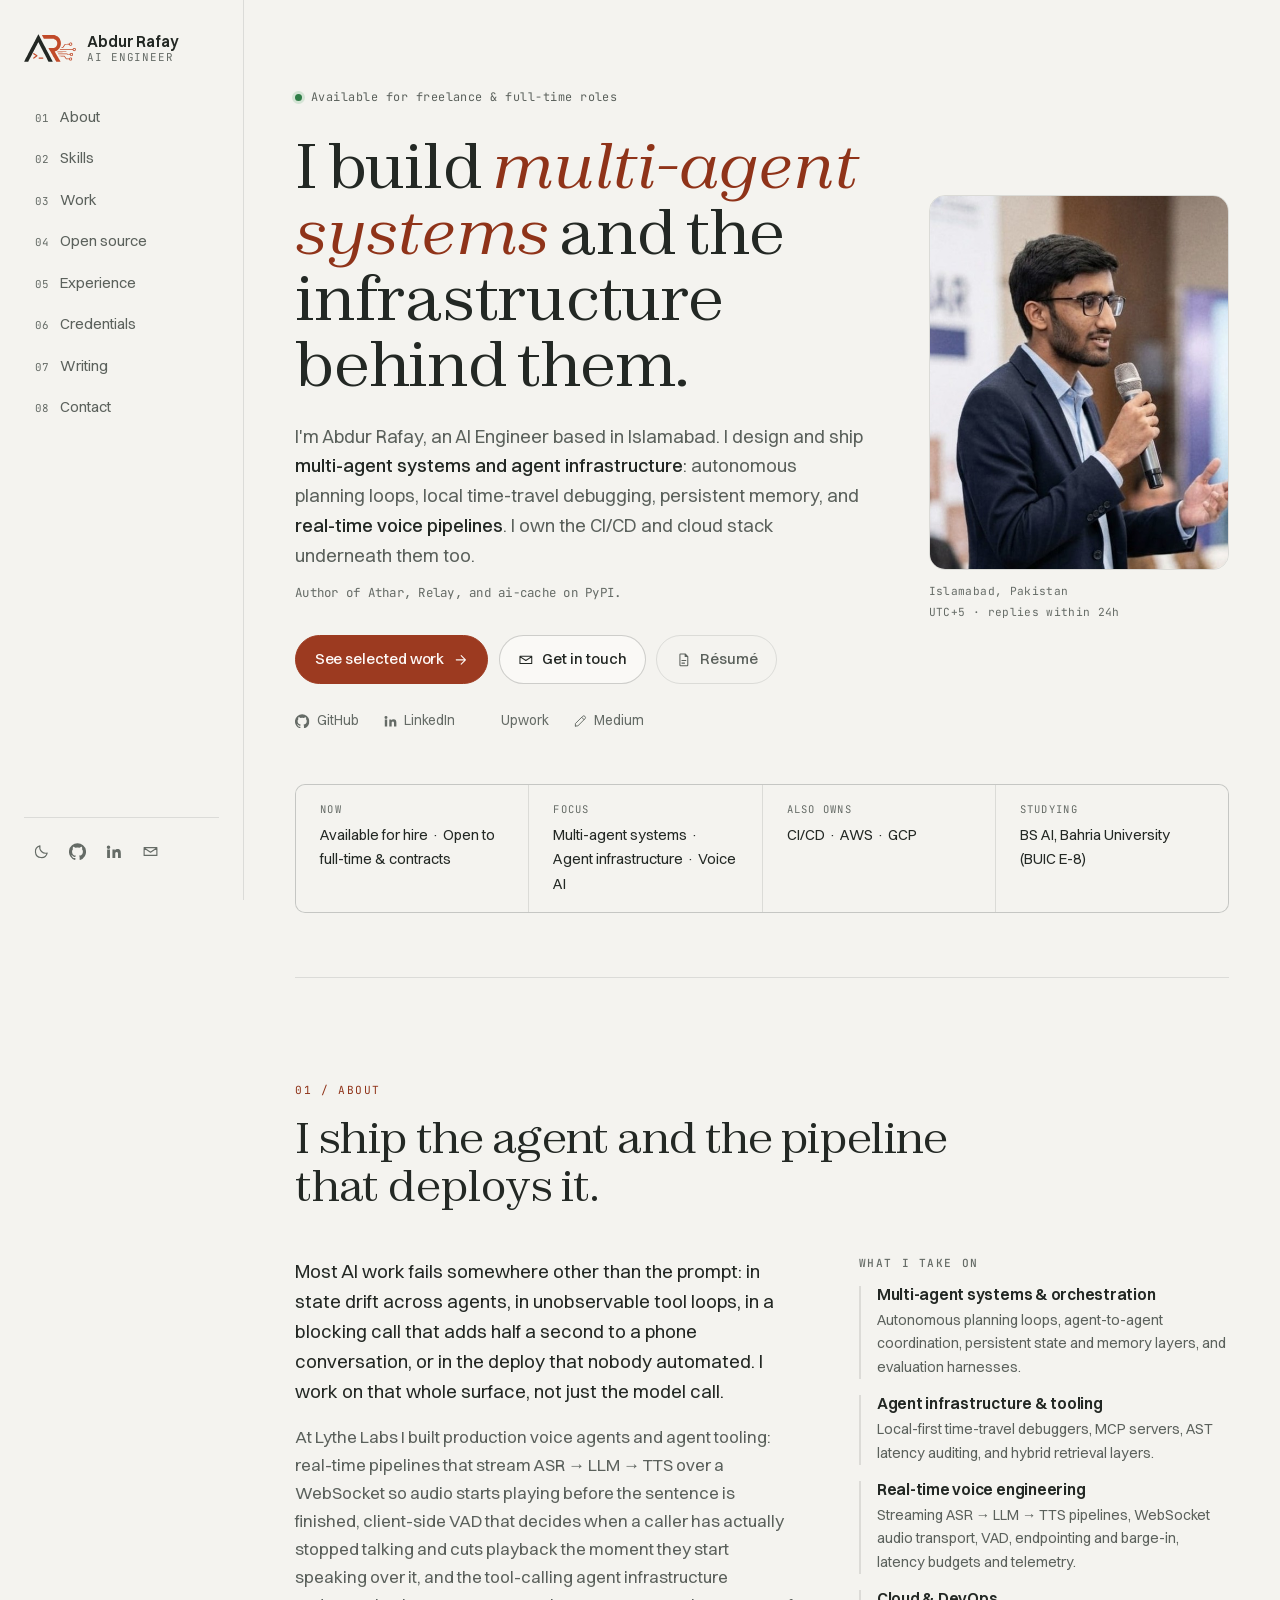
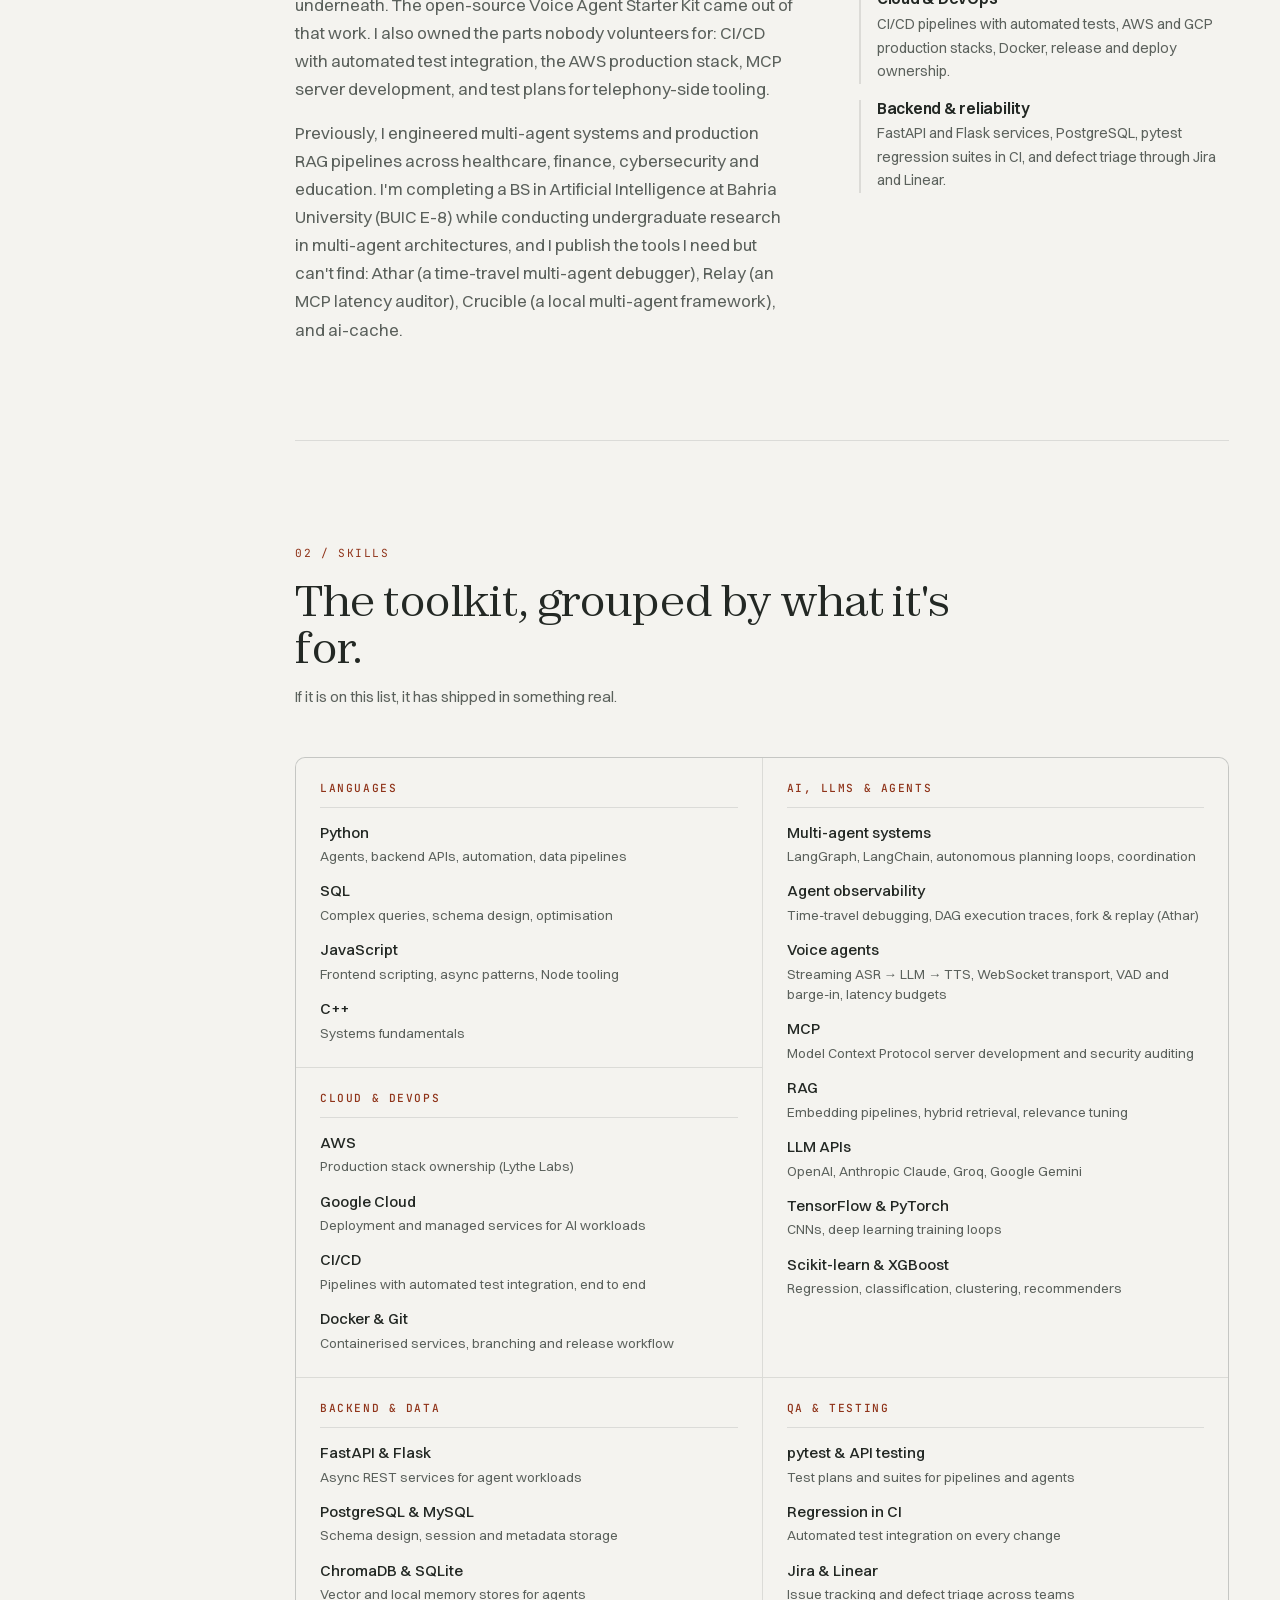
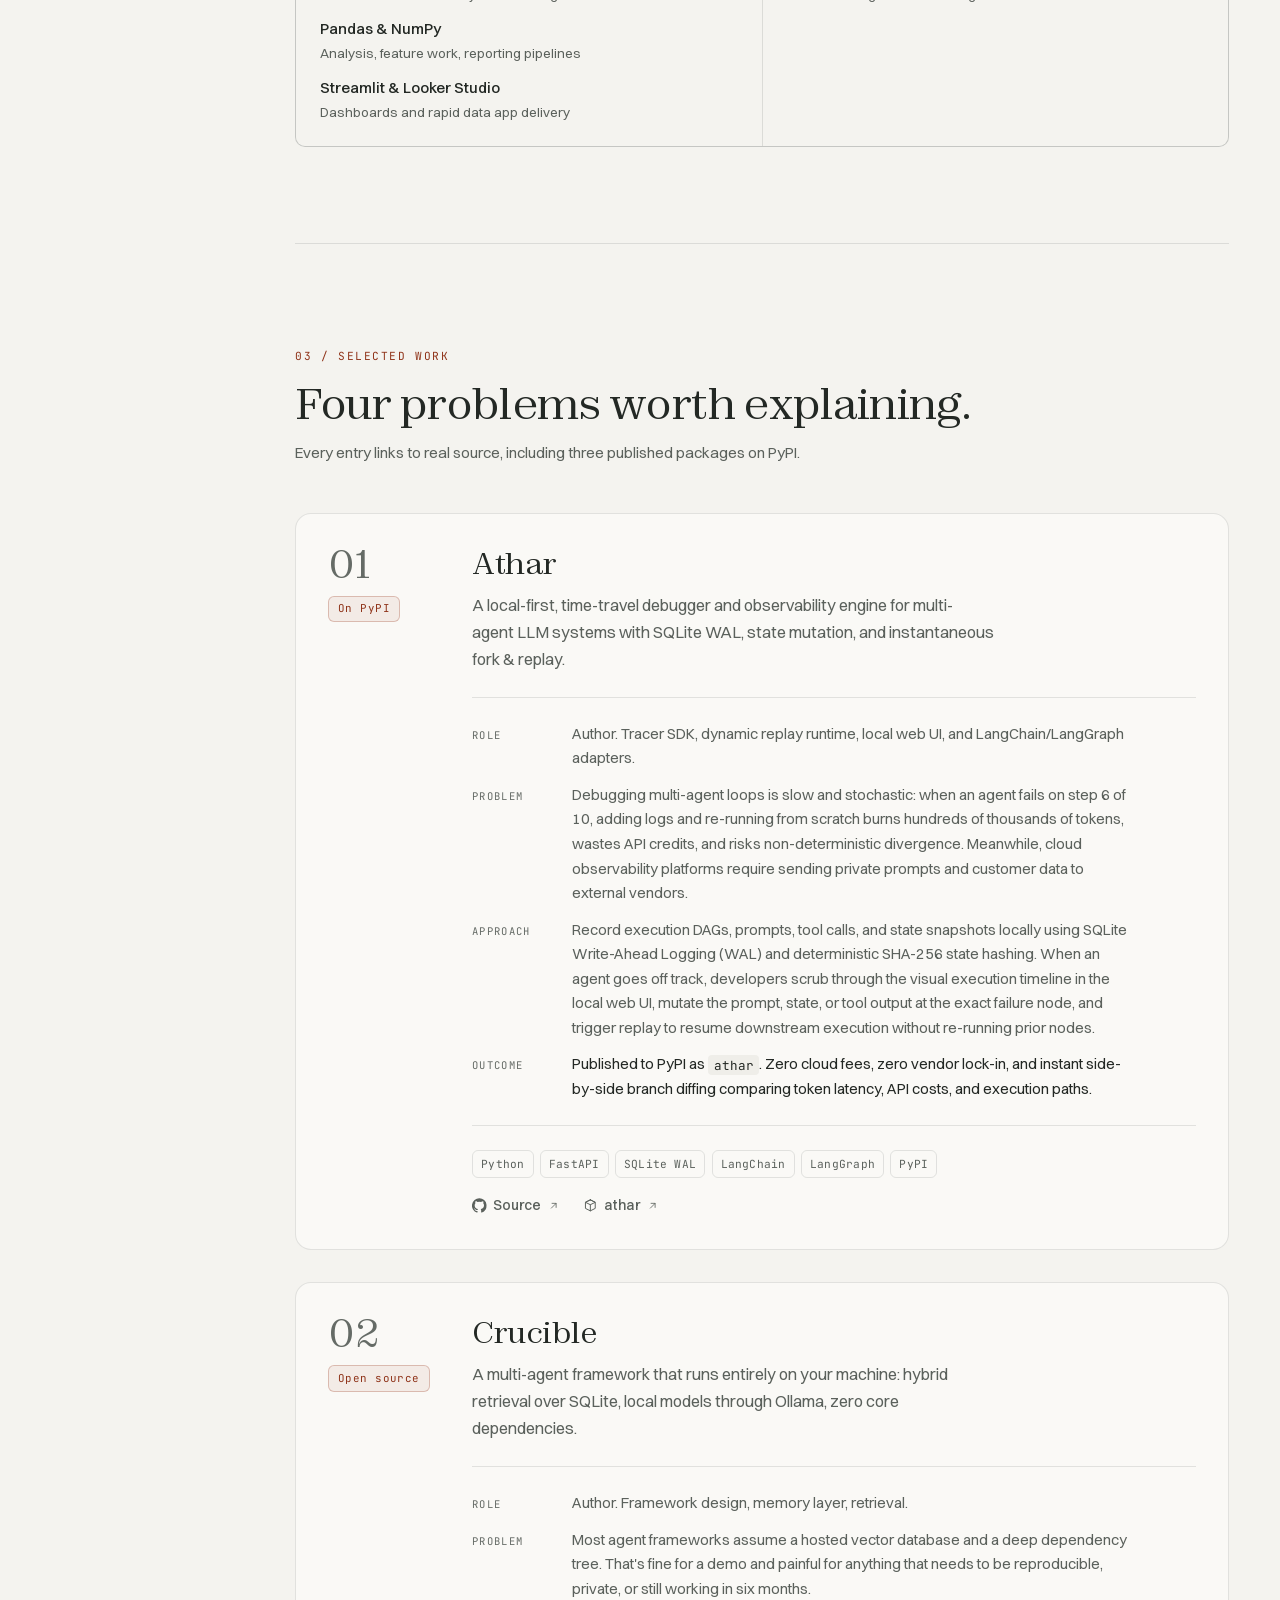
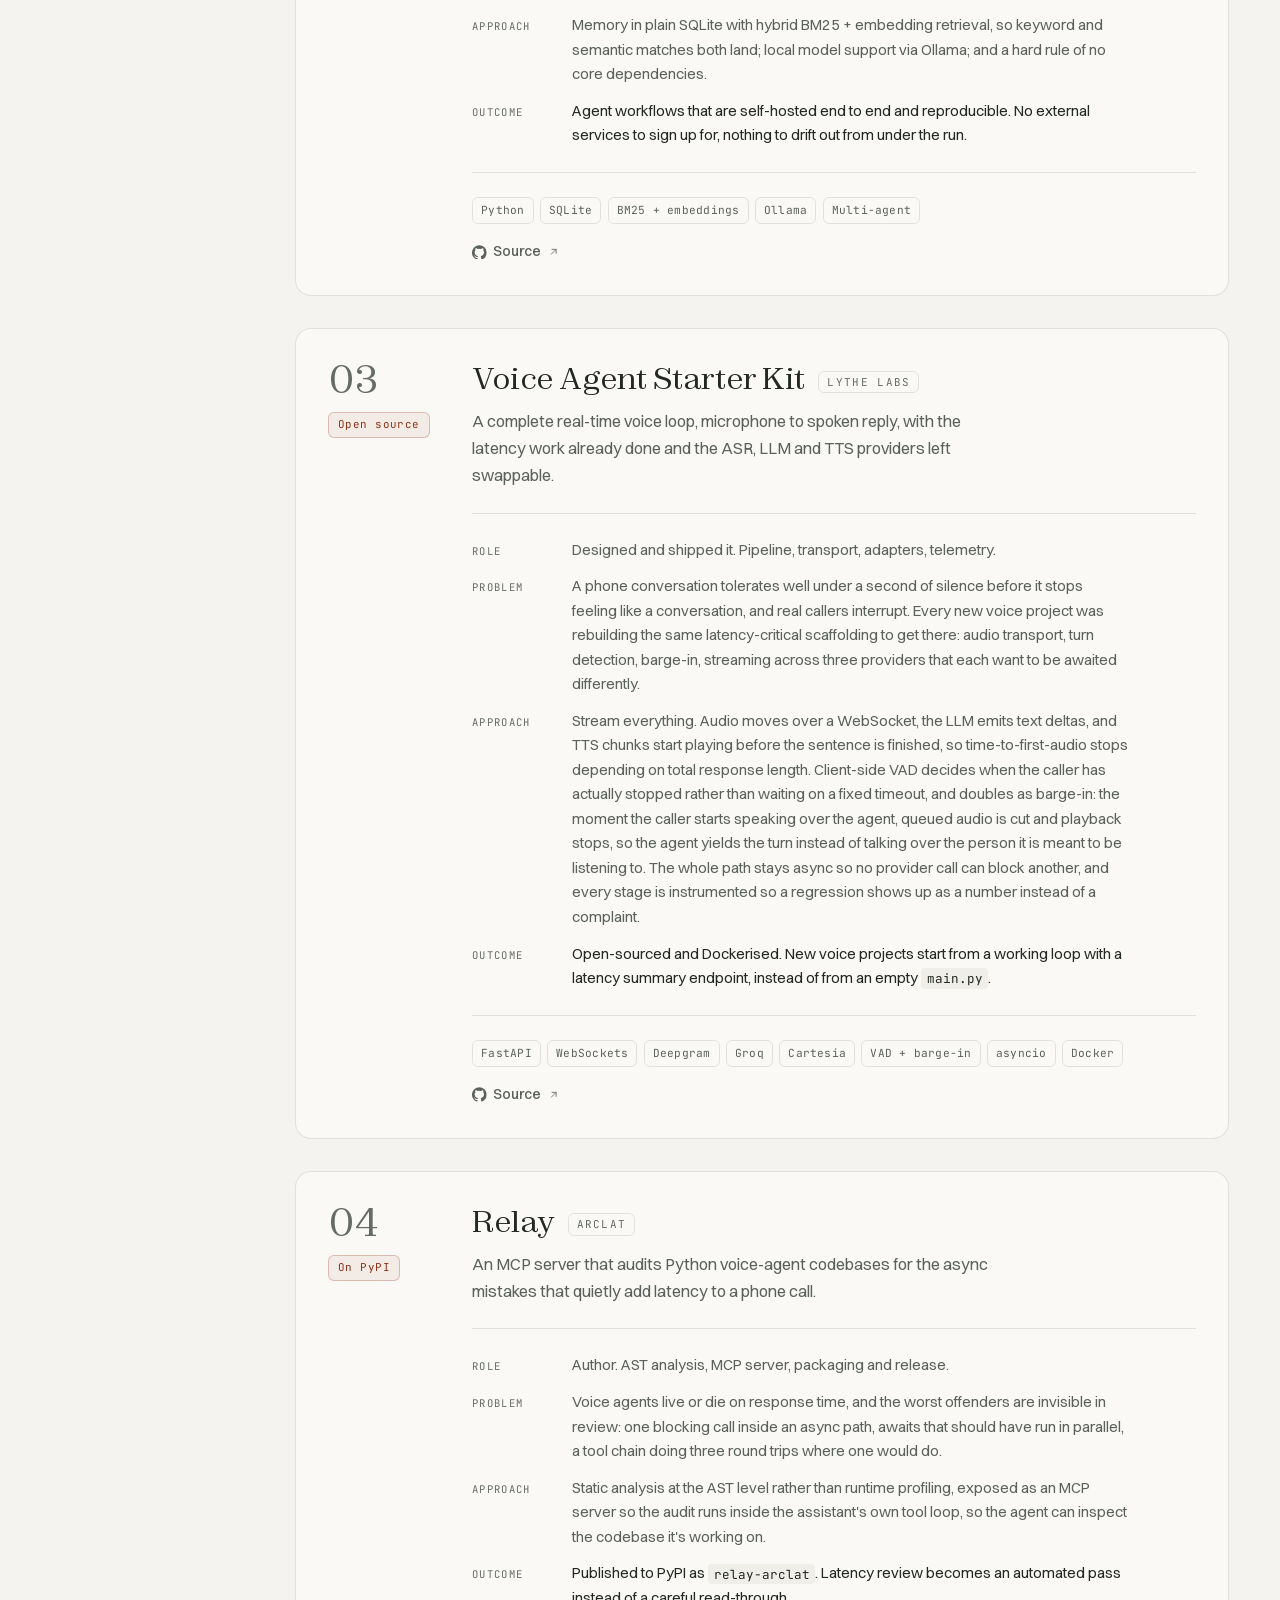
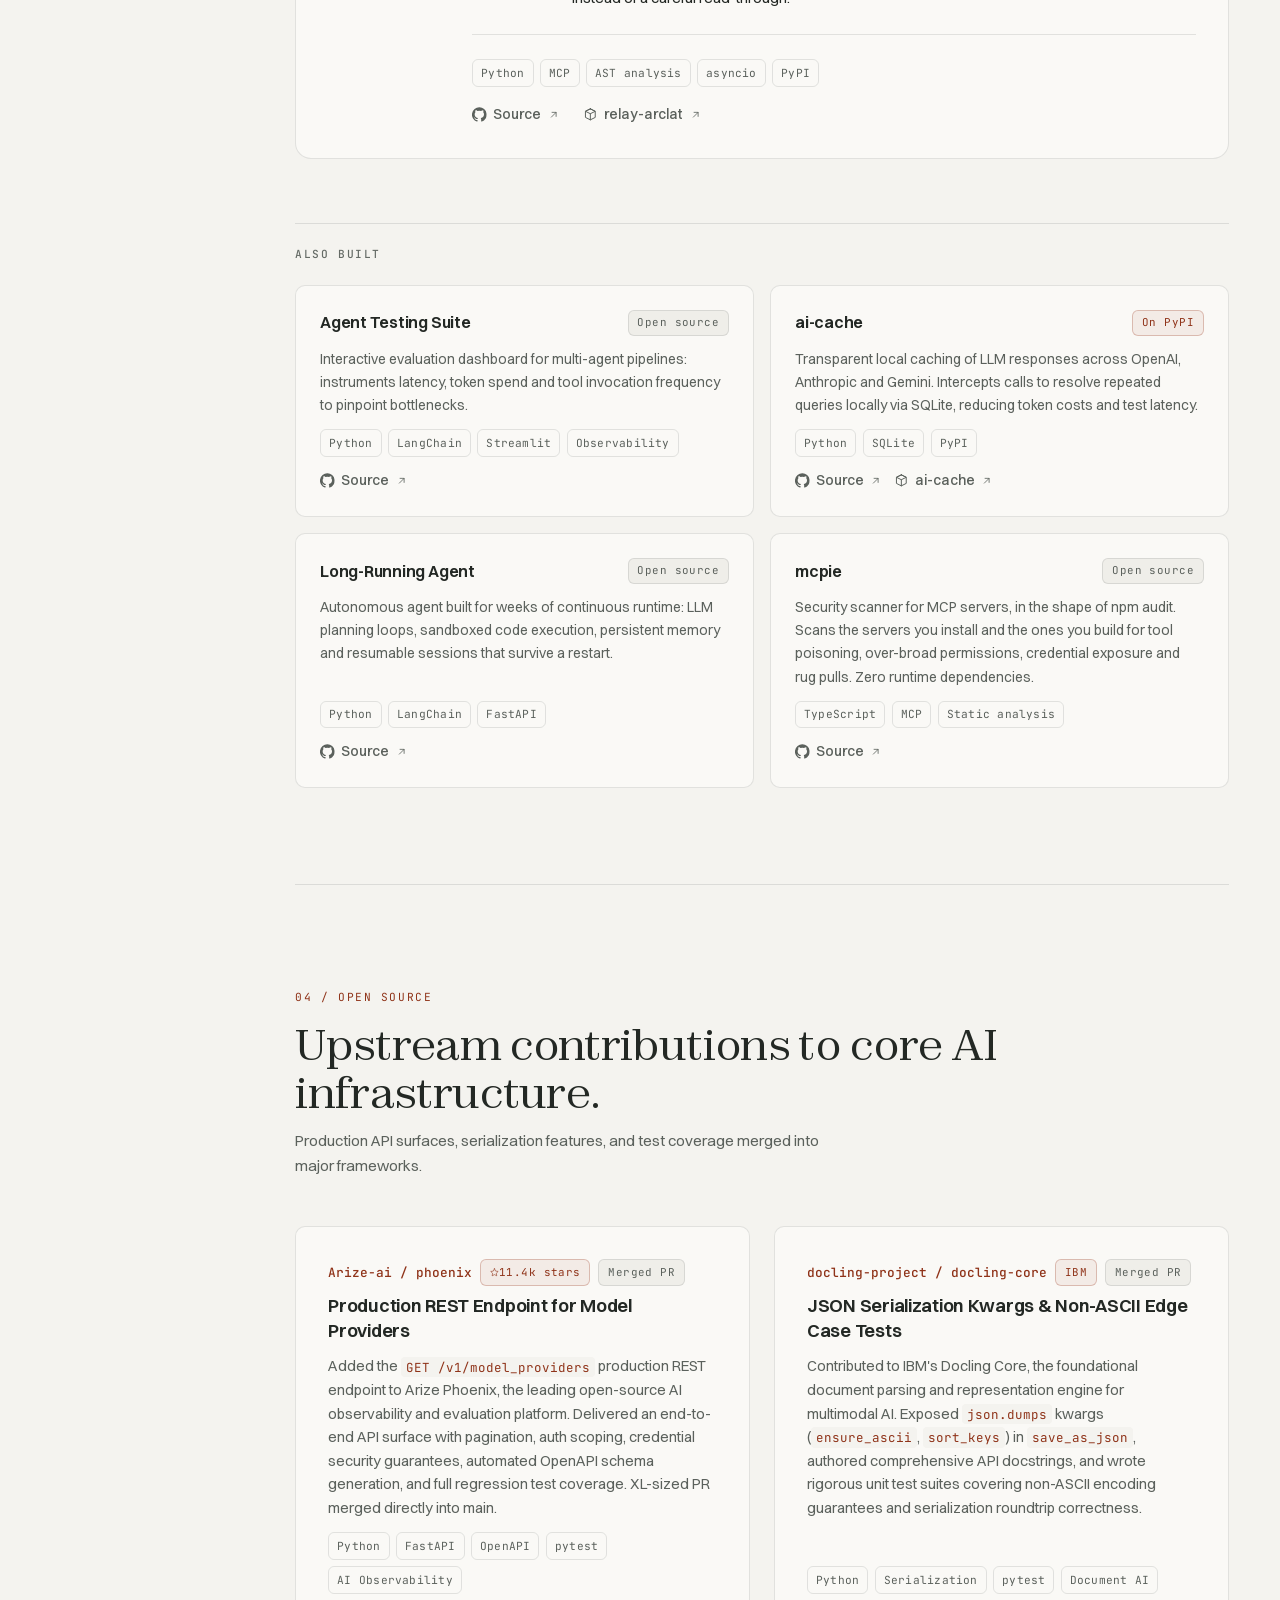
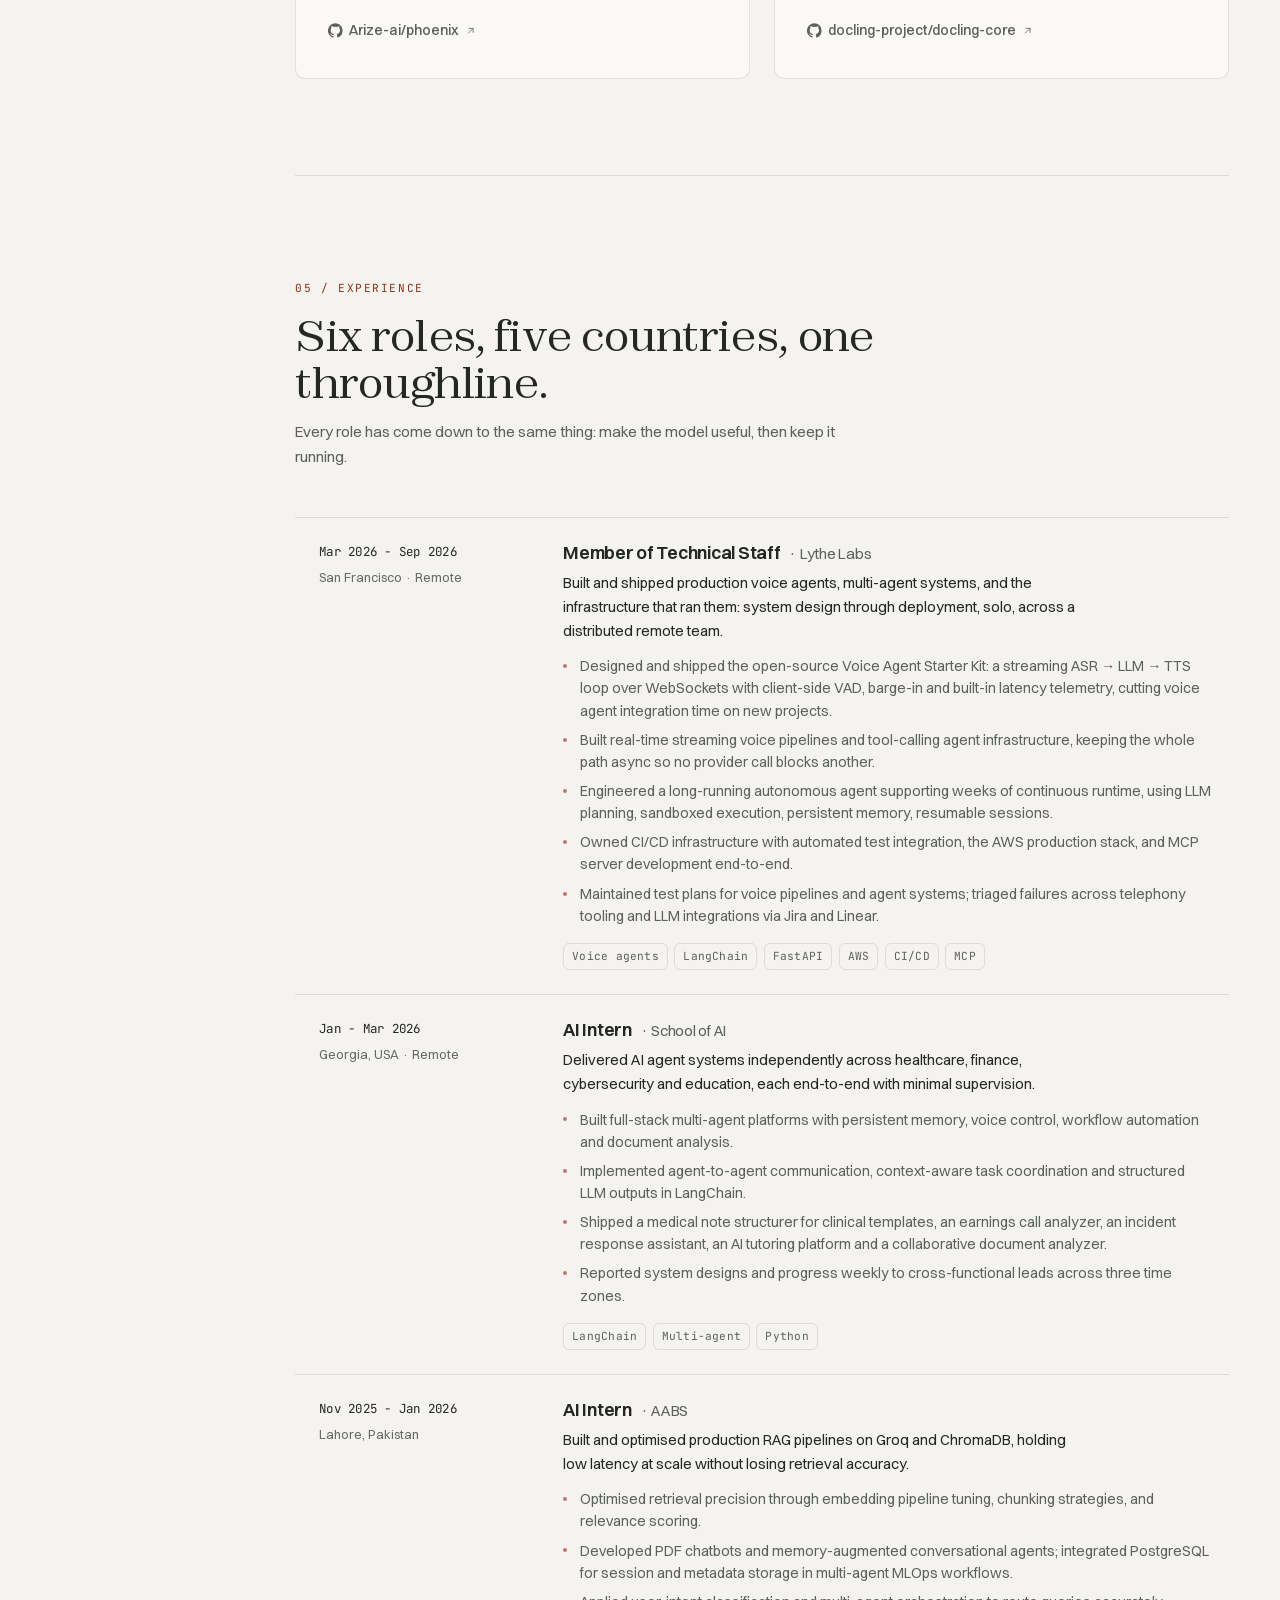
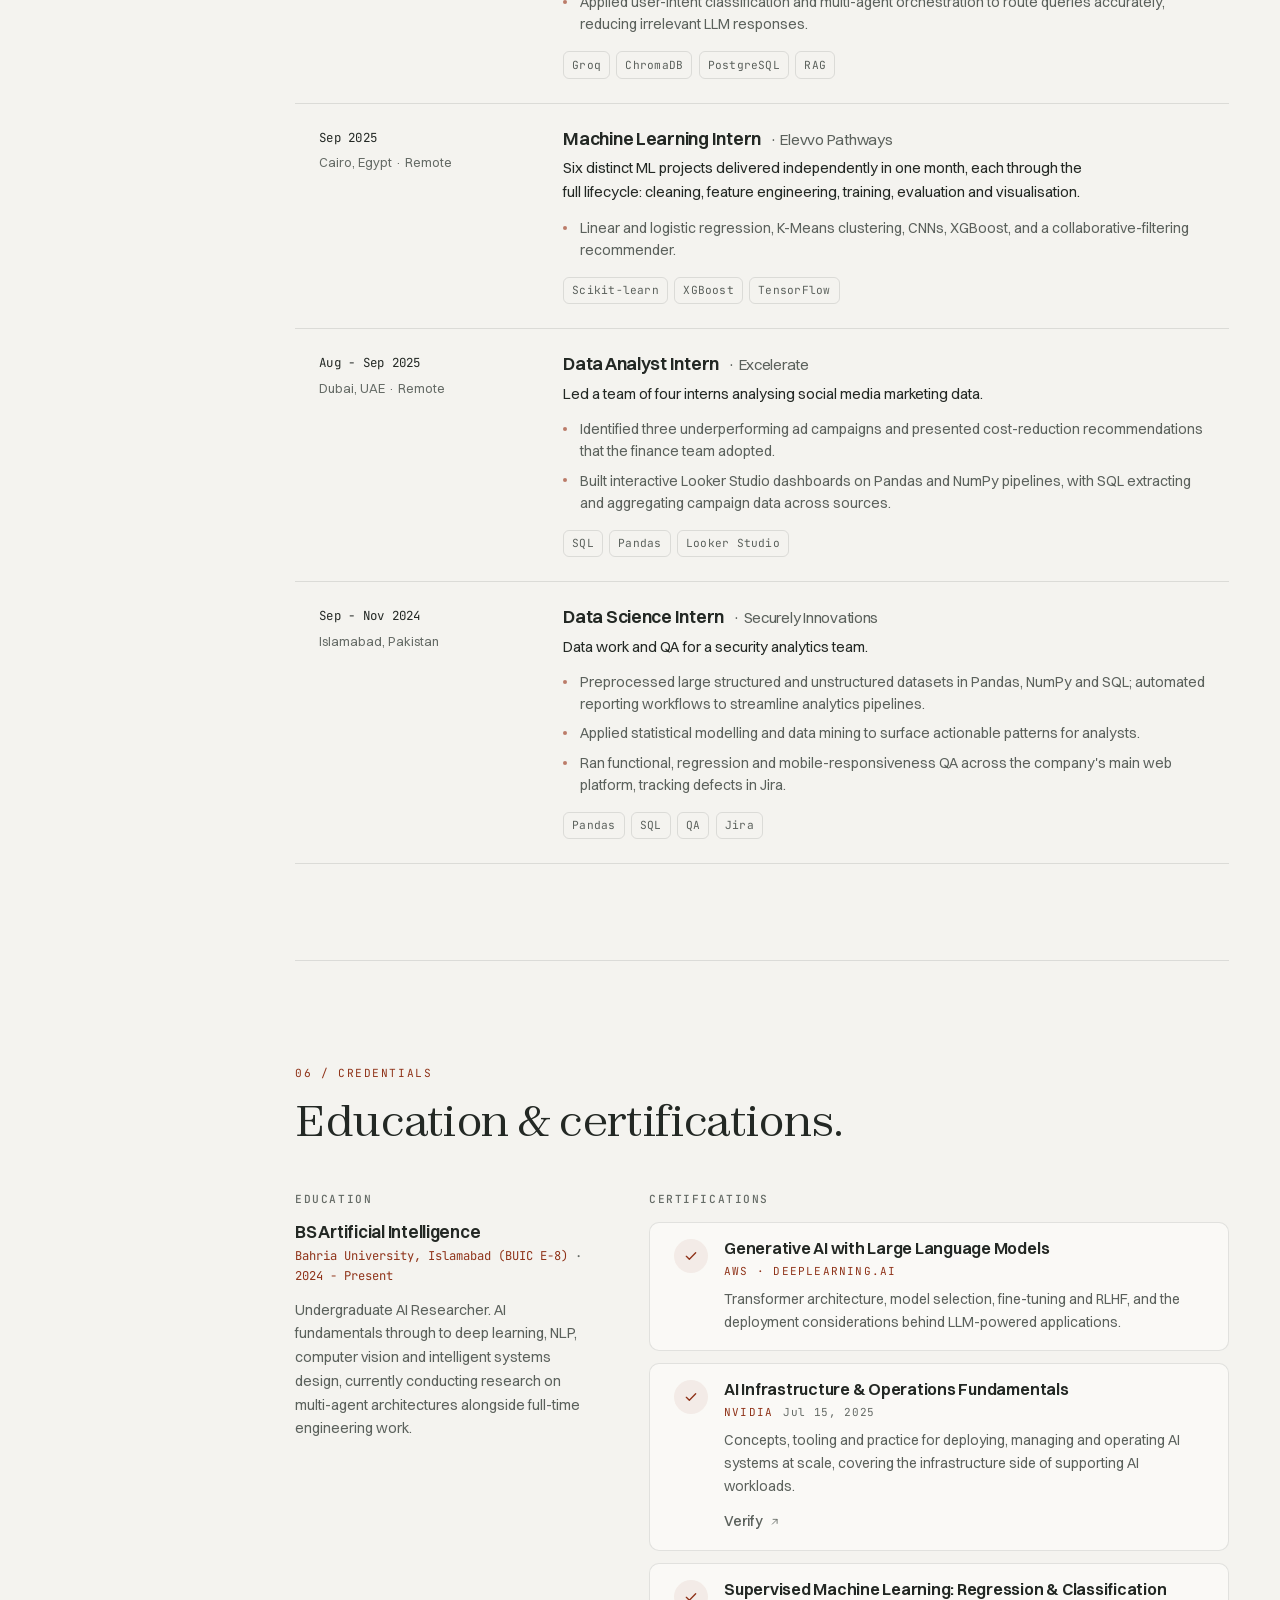
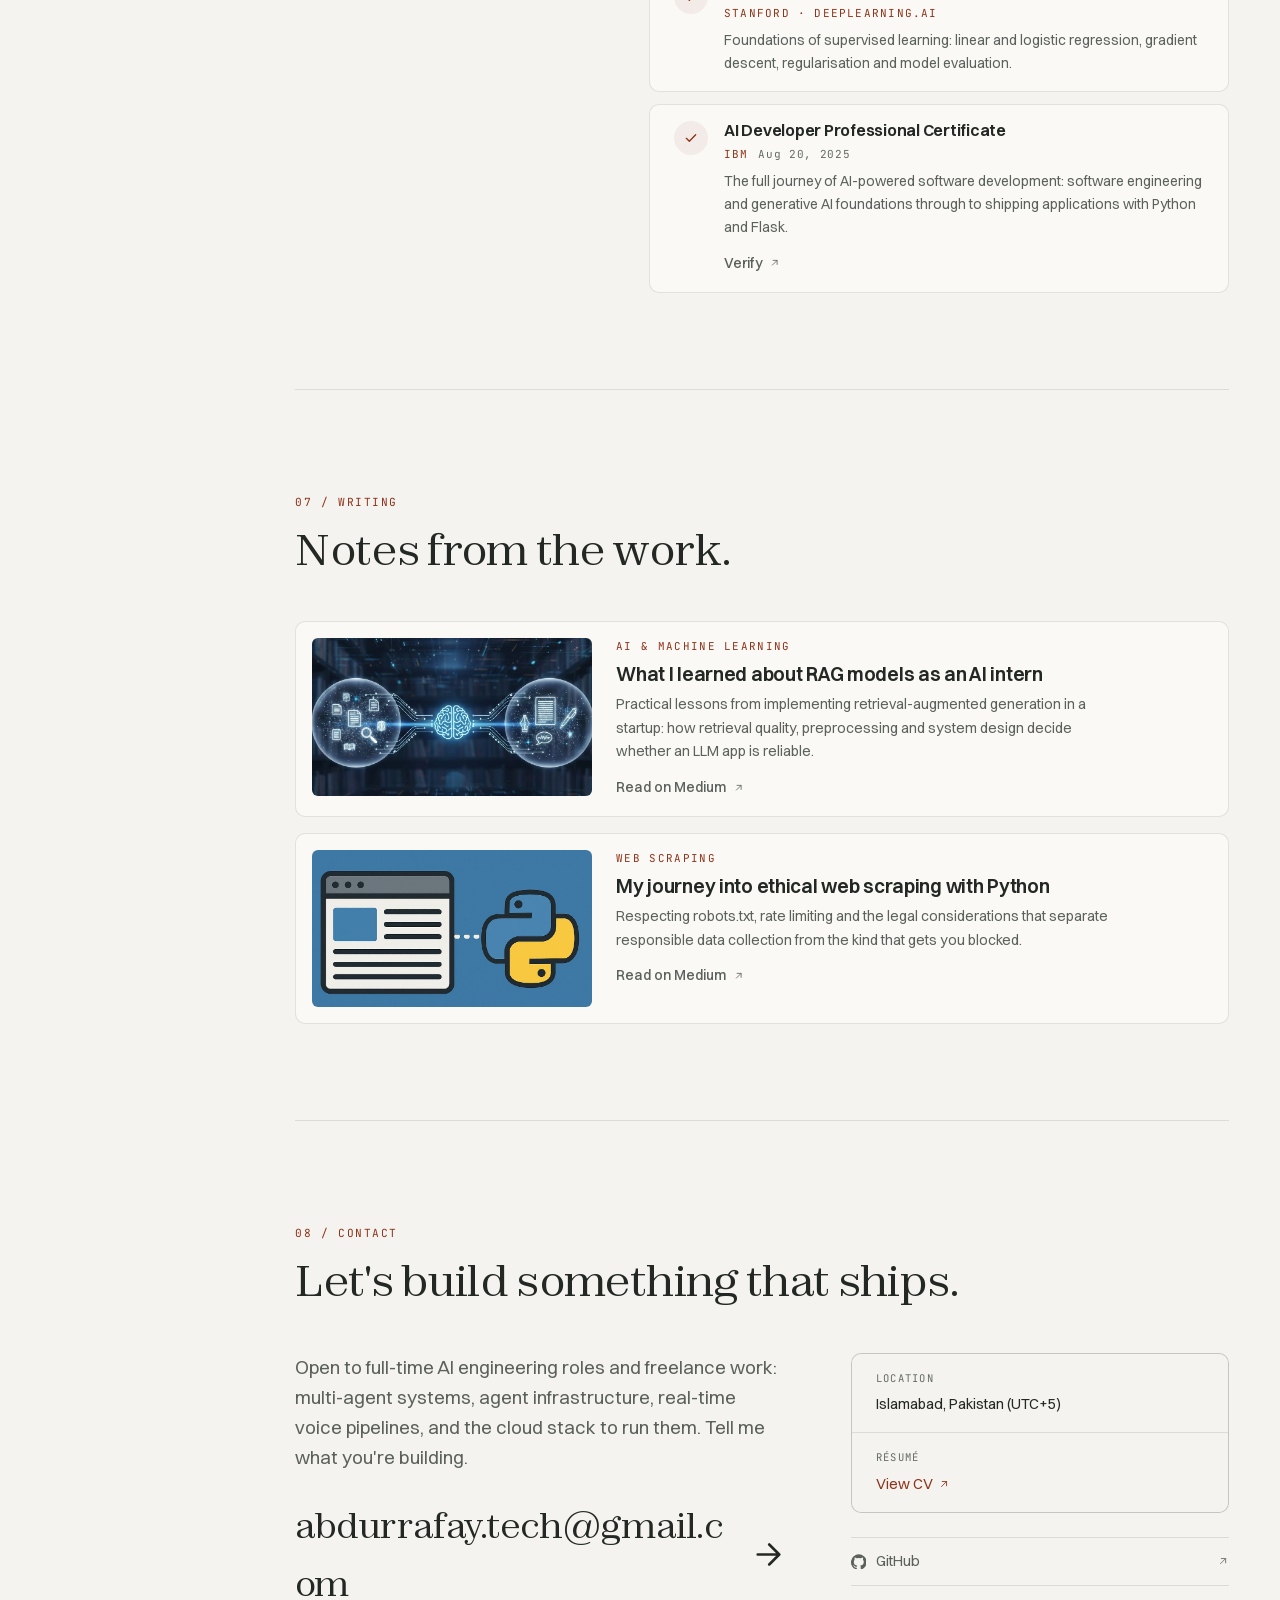
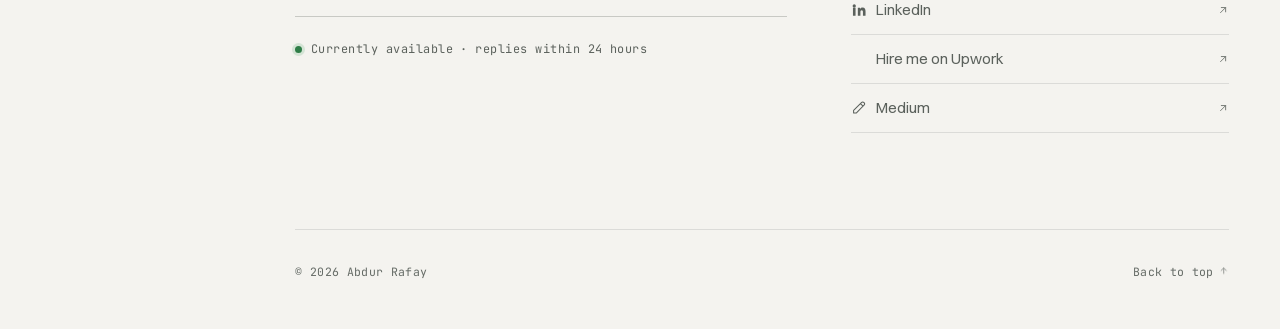
==== commit 31f77dd2: "refactor: remove unverified metrics, highlight ai-cache on PyPI, and remove long dashes" ====
--- a/index.html
+++ b/index.html
@@ -181,9 +181,9 @@
 
         <p class="hero__lede">
           I'm Abdur Rafay, an AI Engineer based in Islamabad. I design and ship <strong>multi-agent systems and agent infrastructure</strong>:
-          autonomous planning loops, local time-travel debugging, persistent memory, and <strong>sub&#8209;800&nbsp;ms real-time voice pipelines</strong>.
+          autonomous planning loops, local time-travel debugging, persistent memory, and <strong>real-time voice pipelines</strong>.
           I own the CI/CD and cloud stack underneath them too.
-          <span class="hero__lede-sub">25+ agent systems delivered across healthcare, finance, cybersecurity &amp; education.</span>
+          <span class="hero__lede-sub">Author of Athar, Relay, and ai-cache on PyPI.</span>
         </p>
 
         <div class="hero__actions">
@@ -250,10 +250,9 @@
           telephony-side tooling.
         </p>
         <p>
-          Before this I delivered 25+ agent systems end-to-end across healthcare, finance,
-          cybersecurity and education, and built RAG pipelines in production. I'm completing a BS in
-          Artificial Intelligence at Bahria University (BUIC E-8) while conducting undergraduate research in multi-agent architectures,
-          and I publish the tools I need but can't find: Athar (a time-travel multi-agent debugger), an MCP latency auditor, a dependency-free agent framework, and an LLM cache.
+          Previously, I engineered multi-agent systems and production RAG pipelines across healthcare, finance,
+          cybersecurity and education. I'm completing a BS in Artificial Intelligence at Bahria University (BUIC E-8) while conducting undergraduate research in multi-agent architectures,
+          and I publish the tools I need but can't find: Athar (a time-travel multi-agent debugger), Relay (an MCP latency auditor), Crucible (a local multi-agent framework), and ai-cache.
         </p>
       </div>
 
@@ -355,7 +354,7 @@
     <div class="section__head">
       <span class="eyebrow">03 / Selected work</span>
       <h2 class="section__title">Four problems worth explaining.</h2>
-      <p class="section__note">Every entry links to real source. One of them you can pip install.</p>
+      <p class="section__note">Every entry links to real source, including three published packages on PyPI.</p>
     </div>
 
     <ol class="cases">
@@ -373,7 +372,7 @@
           <dl class="case__detail">
             <div><dt>Role</dt><dd>Author. Tracer SDK, dynamic replay runtime, local web UI, and LangChain/LangGraph adapters.</dd></div>
             <div><dt>Problem</dt><dd>Debugging multi-agent loops is slow and stochastic: when an agent fails on step 6 of 10, adding logs and re-running from scratch burns hundreds of thousands of tokens, wastes API credits, and risks non-deterministic divergence. Meanwhile, cloud observability platforms require sending private prompts and customer data to external vendors.</dd></div>
-            <div><dt>Approach</dt><dd>Record execution DAGs, prompts, tool calls, and state snapshots locally using SQLite Write-Ahead Logging (WAL) and deterministic SHA-256 state hashing. When an agent goes off track, developers scrub through the visual execution timeline in the local web UI, mutate the prompt, state, or tool output at the exact failure node, and trigger replay—resuming downstream execution without re-running prior nodes.</dd></div>
+            <div><dt>Approach</dt><dd>Record execution DAGs, prompts, tool calls, and state snapshots locally using SQLite Write-Ahead Logging (WAL) and deterministic SHA-256 state hashing. When an agent goes off track, developers scrub through the visual execution timeline in the local web UI, mutate the prompt, state, or tool output at the exact failure node, and trigger replay to resume downstream execution without re-running prior nodes.</dd></div>
             <div><dt>Outcome</dt><dd>Published to PyPI as <code>athar</code>. Zero cloud fees, zero vendor lock-in, and instant side-by-side branch diffing comparing token latency, API costs, and execution paths.</dd></div>
           </dl>
           <ul class="stack"><li>Python</li><li>FastAPI</li><li>SQLite WAL</li><li>LangChain</li><li>LangGraph</li><li>PyPI</li></ul>
@@ -485,10 +484,19 @@
         <a class="link-out" href="https://github.com/lythelab/agent-testing-suite" target="_blank" rel="noopener"><svg class="ico" aria-hidden="true"><use href="#i-github"/></svg>Source<svg class="ico ico--sm" aria-hidden="true"><use href="#i-diagonal"/></svg></a>
       </li>
       <li class="mini">
-        <div class="mini__head"><h4>ai-cache</h4><span class="tag">Open source</span></div>
-        <p>Automatic caching of LLM responses across OpenAI, Anthropic and Gemini behind one interface. Repeat calls resolve locally, cutting spend and latency on repeated NLP queries.</p>
-        <ul class="stack"><li>Python</li><li>OpenAI</li><li>Anthropic</li><li>Gemini</li></ul>
-        <a class="link-out" href="https://github.com/Abdur-Rafay-AR/ai-cache" target="_blank" rel="noopener"><svg class="ico" aria-hidden="true"><use href="#i-github"/></svg>Source<svg class="ico ico--sm" aria-hidden="true"><use href="#i-diagonal"/></svg></a>
+        <div class="mini__head"><h4>ai-cache</h4><span class="tag tag--accent">On PyPI</span></div>
+        <p>Transparent local caching of LLM responses across OpenAI, Anthropic and Gemini. Intercepts calls to resolve repeated queries locally via SQLite, reducing token costs and test latency.</p>
+        <ul class="stack"><li>Python</li><li>SQLite</li><li>PyPI</li></ul>
+        <div class="mini__links">
+          <a class="link-out" href="https://github.com/Abdur-Rafay-AR/ai-cache" target="_blank" rel="noopener">
+            <svg class="ico" aria-hidden="true"><use href="#i-github"/></svg>Source
+            <svg class="ico ico--sm" aria-hidden="true"><use href="#i-diagonal"/></svg>
+          </a>
+          <a class="link-out" href="https://pypi.org/project/ai-cache/" target="_blank" rel="noopener">
+            <svg class="ico" aria-hidden="true"><use href="#i-package"/></svg>ai-cache
+            <svg class="ico ico--sm" aria-hidden="true"><use href="#i-diagonal"/></svg>
+          </a>
+        </div>
       </li>
       <li class="mini">
         <div class="mini__head"><h4>Long-Running Agent</h4><span class="tag">Open source</span></div>
@@ -589,7 +597,7 @@
           <p>Built and shipped production voice agents, multi-agent systems, and the infrastructure that ran them: system design through deployment, solo, across a distributed remote team.</p>
           <ul class="bullets">
             <li>Designed and shipped the open-source Voice Agent Starter Kit: a streaming ASR &rarr; LLM &rarr; TTS loop over WebSockets with client-side VAD, barge-in and built-in latency telemetry, cutting voice agent integration time on new projects.</li>
-            <li>Built real-time voice pipelines and tool-calling agent infrastructure against a sub-800&nbsp;ms time-to-first-audio budget, keeping the whole path async so no provider call blocks another.</li>
+            <li>Built real-time streaming voice pipelines and tool-calling agent infrastructure, keeping the whole path async so no provider call blocks another.</li>
             <li>Engineered a long-running autonomous agent supporting weeks of continuous runtime, using LLM planning, sandboxed execution, persistent memory, resumable sessions.</li>
             <li>Owned CI/CD infrastructure with automated test integration, the AWS production stack, and MCP server development end-to-end.</li>
             <li>Maintained test plans for voice pipelines and agent systems; triaged failures across telephony tooling and LLM integrations via Jira and Linear.</li>
@@ -602,11 +610,11 @@
         <div class="role__when"><span class="role__date">Jan - Mar 2026</span><span class="role__place">Georgia, USA · Remote</span></div>
         <div class="role__what">
           <h3>AI Intern <span class="role__org">School of AI</span></h3>
-          <p>Delivered 25+ AI agent systems independently across healthcare, finance, cybersecurity and education, each end-to-end with minimal supervision.</p>
+          <p>Delivered AI agent systems independently across healthcare, finance, cybersecurity and education, each end-to-end with minimal supervision.</p>
           <ul class="bullets">
-            <li>Built full-stack multi-agent platforms with persistent memory, voice control, workflow automation and document analysis, cutting manual document processing time by an estimated 70% in pilot tests.</li>
+            <li>Built full-stack multi-agent platforms with persistent memory, voice control, workflow automation and document analysis.</li>
             <li>Implemented agent-to-agent communication, context-aware task coordination and structured LLM outputs in LangChain.</li>
-            <li>Shipped a medical note structurer (100% of unformatted clinical notes converted to standard templates), an earnings call analyzer, an incident response assistant, an AI tutoring platform and a collaborative document analyzer.</li>
+            <li>Shipped a medical note structurer for clinical templates, an earnings call analyzer, an incident response assistant, an AI tutoring platform and a collaborative document analyzer.</li>
             <li>Reported system designs and progress weekly to cross-functional leads across three time zones.</li>
           </ul>
           <ul class="stack"><li>LangChain</li><li>Multi-agent</li><li>Python</li></ul>
@@ -619,7 +627,7 @@
           <h3>AI Intern <span class="role__org">AABS</span></h3>
           <p>Built and optimised production RAG pipelines on Groq and ChromaDB, holding low latency at scale without losing retrieval accuracy.</p>
           <ul class="bullets">
-            <li>Improved retrieval precision by 40% through embedding pipeline tuning and relevance optimisation.</li>
+            <li>Optimised retrieval precision through embedding pipeline tuning, chunking strategies, and relevance scoring.</li>
             <li>Developed PDF chatbots and memory-augmented conversational agents; integrated PostgreSQL for session and metadata storage in multi-agent MLOps workflows.</li>
             <li>Applied user-intent classification and multi-agent orchestration to route queries accurately, reducing irrelevant LLM responses.</li>
           </ul>
@@ -658,7 +666,7 @@
           <h3>Data Science Intern <span class="role__org">Securely Innovations</span></h3>
           <p>Data work and QA for a security analytics team.</p>
           <ul class="bullets">
-            <li>Preprocessed large structured and unstructured datasets in Pandas, NumPy and SQL; automated reporting workflows that cut manual processing time by 30%.</li>
+            <li>Preprocessed large structured and unstructured datasets in Pandas, NumPy and SQL; automated reporting workflows to streamline analytics pipelines.</li>
             <li>Applied statistical modelling and data mining to surface actionable patterns for analysts.</li>
             <li>Ran functional, regression and mobile-responsiveness QA across the company's main web platform, tracking defects in Jira.</li>
           </ul>
--- a/style.css
+++ b/style.css
@@ -672,6 +672,7 @@
 .mini h4 { font-size: 1.02rem; font-weight: 600; }
 .mini > p { font-size: .875rem; color: var(--text-2); flex: 1; }
 .mini .link-out { margin-top: auto; }
+.mini__links { display: flex; flex-wrap: wrap; gap: var(--s-3); margin-top: auto; }
 
 /* ── 6c-2. Open Source Contributions ───────────────────────── */
 .contribs {
